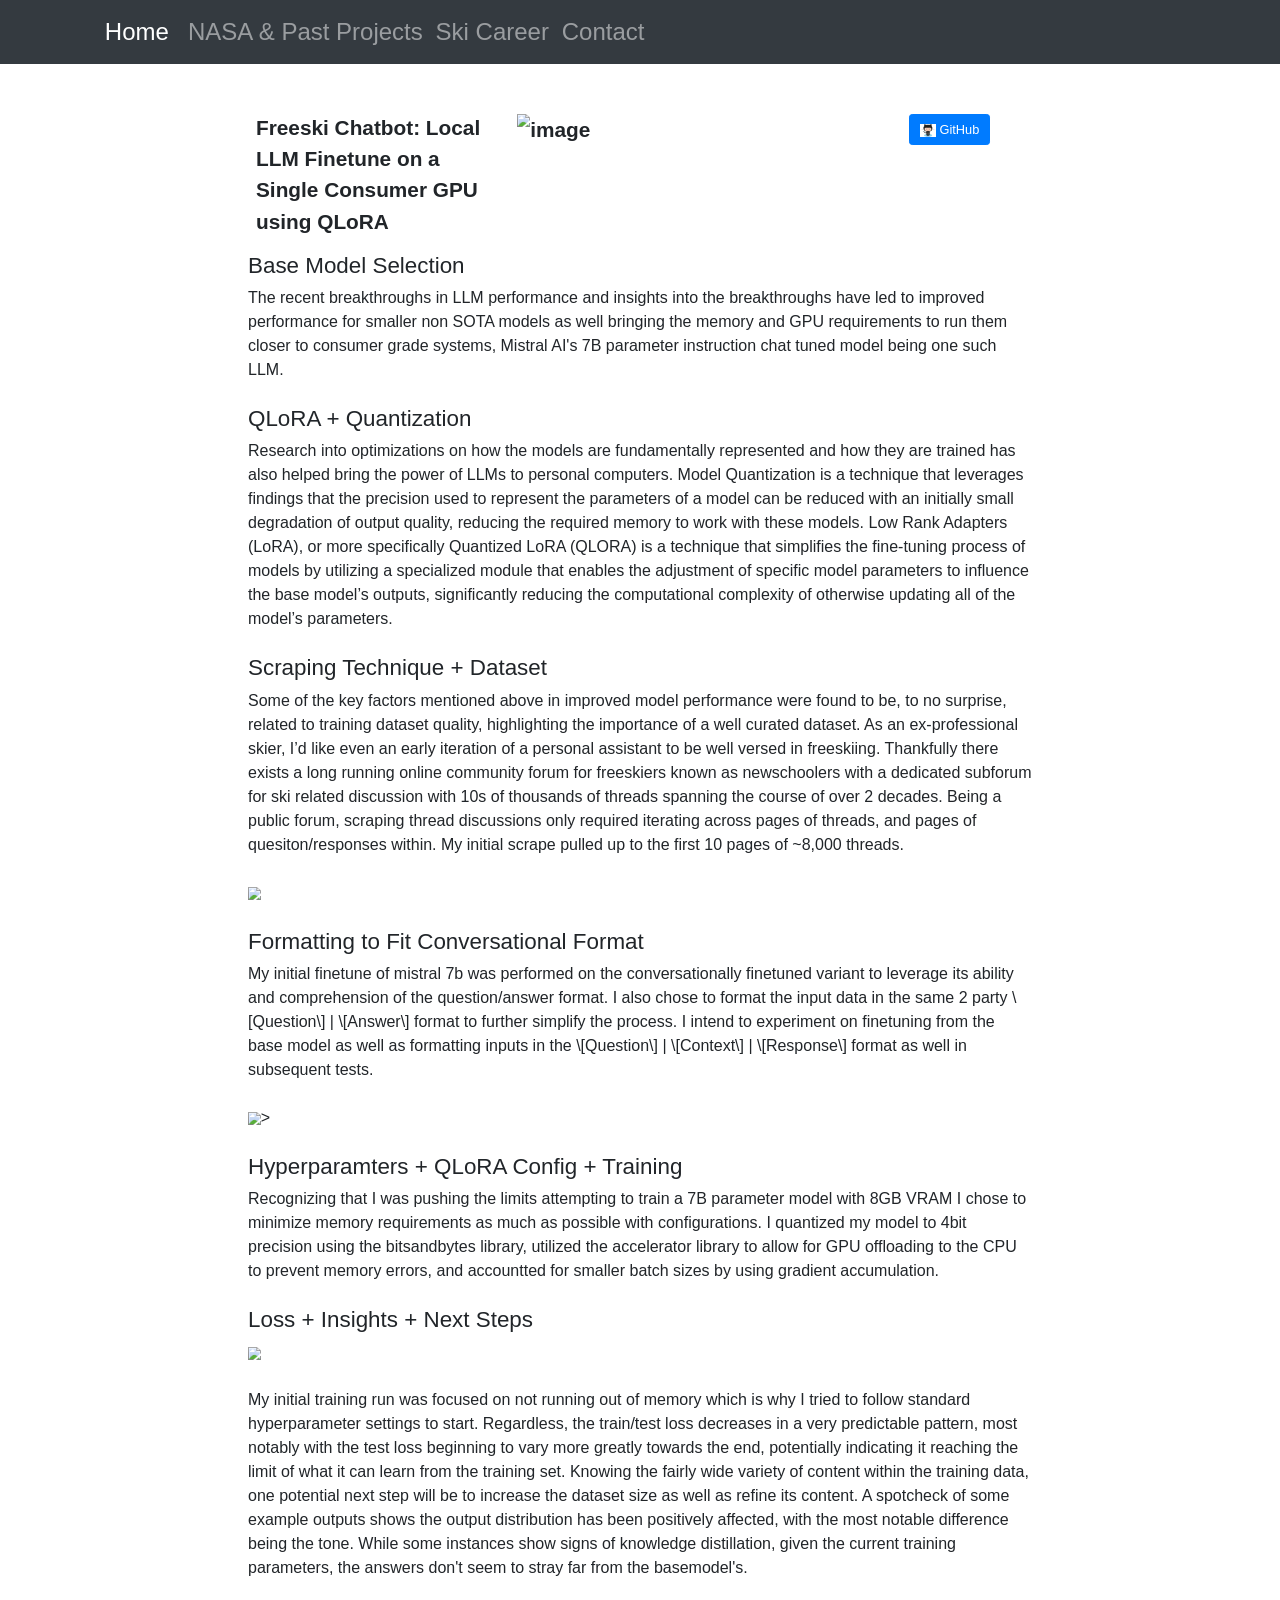
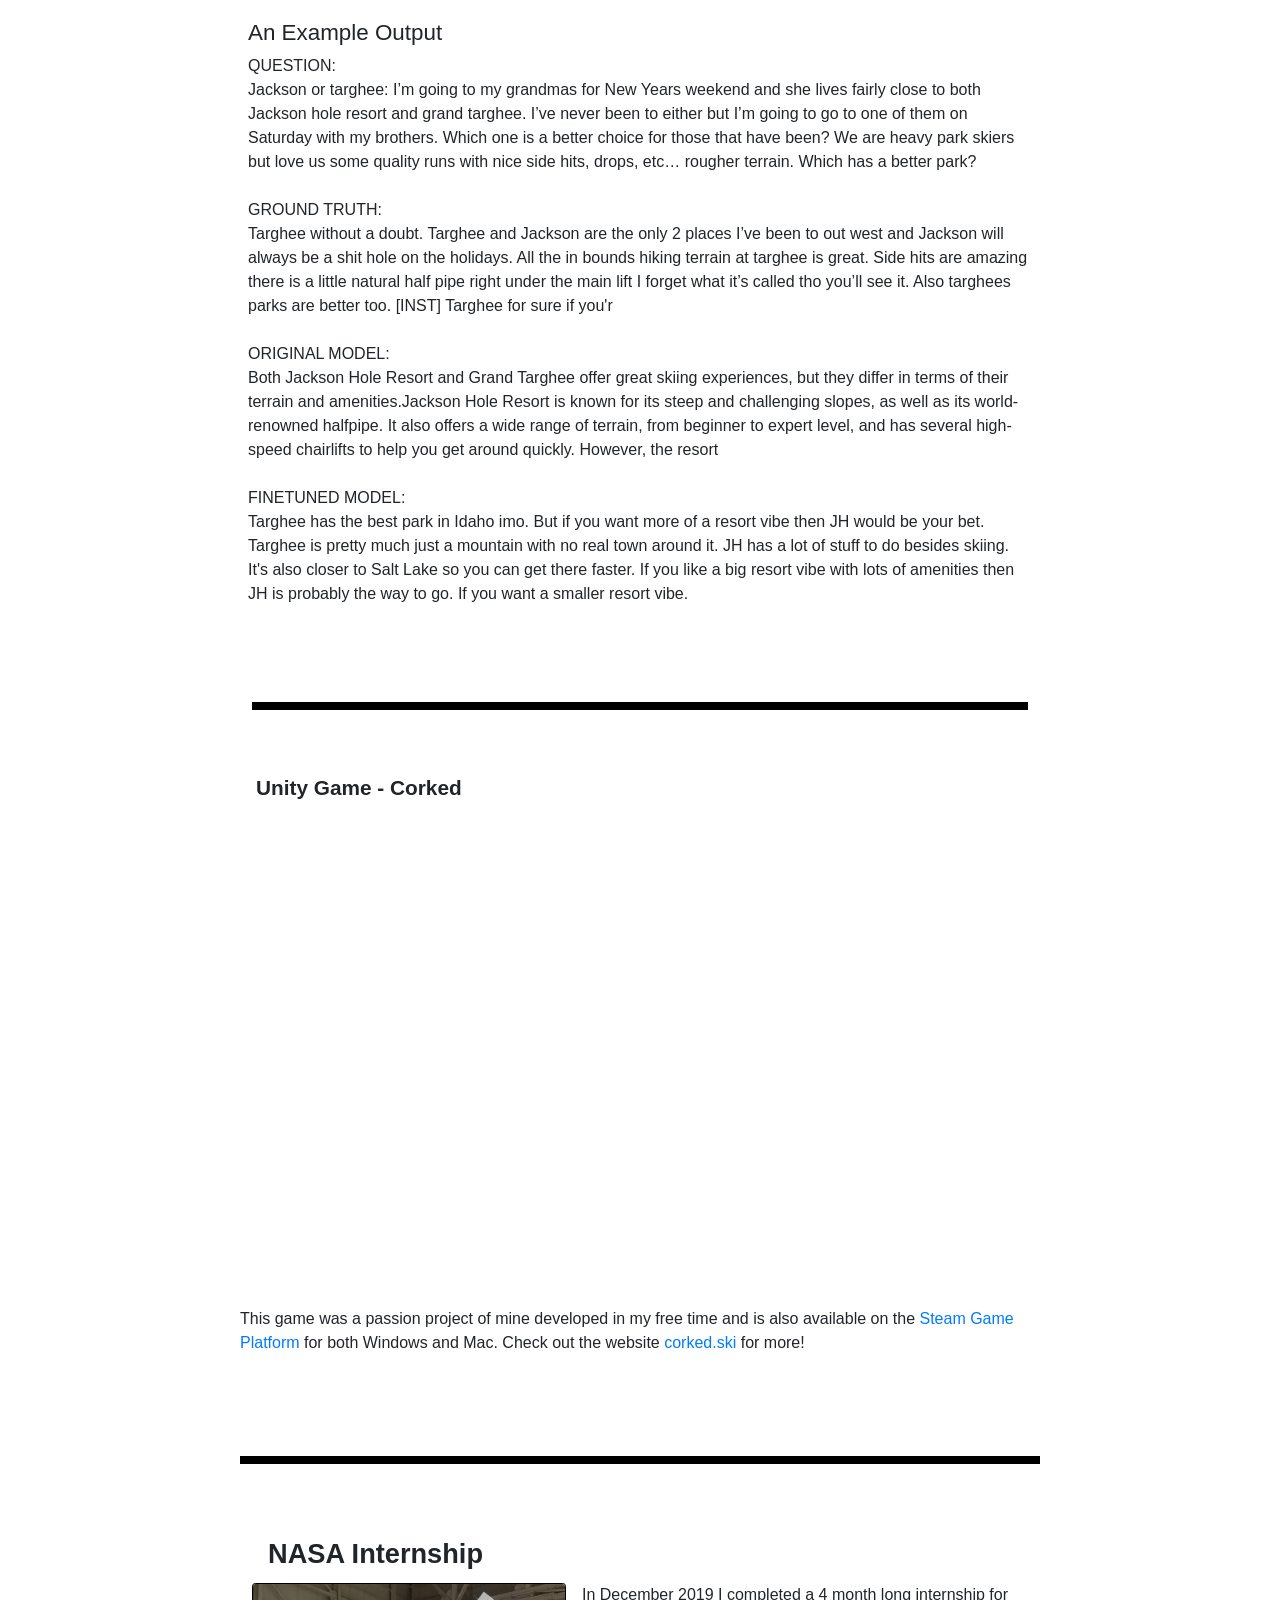
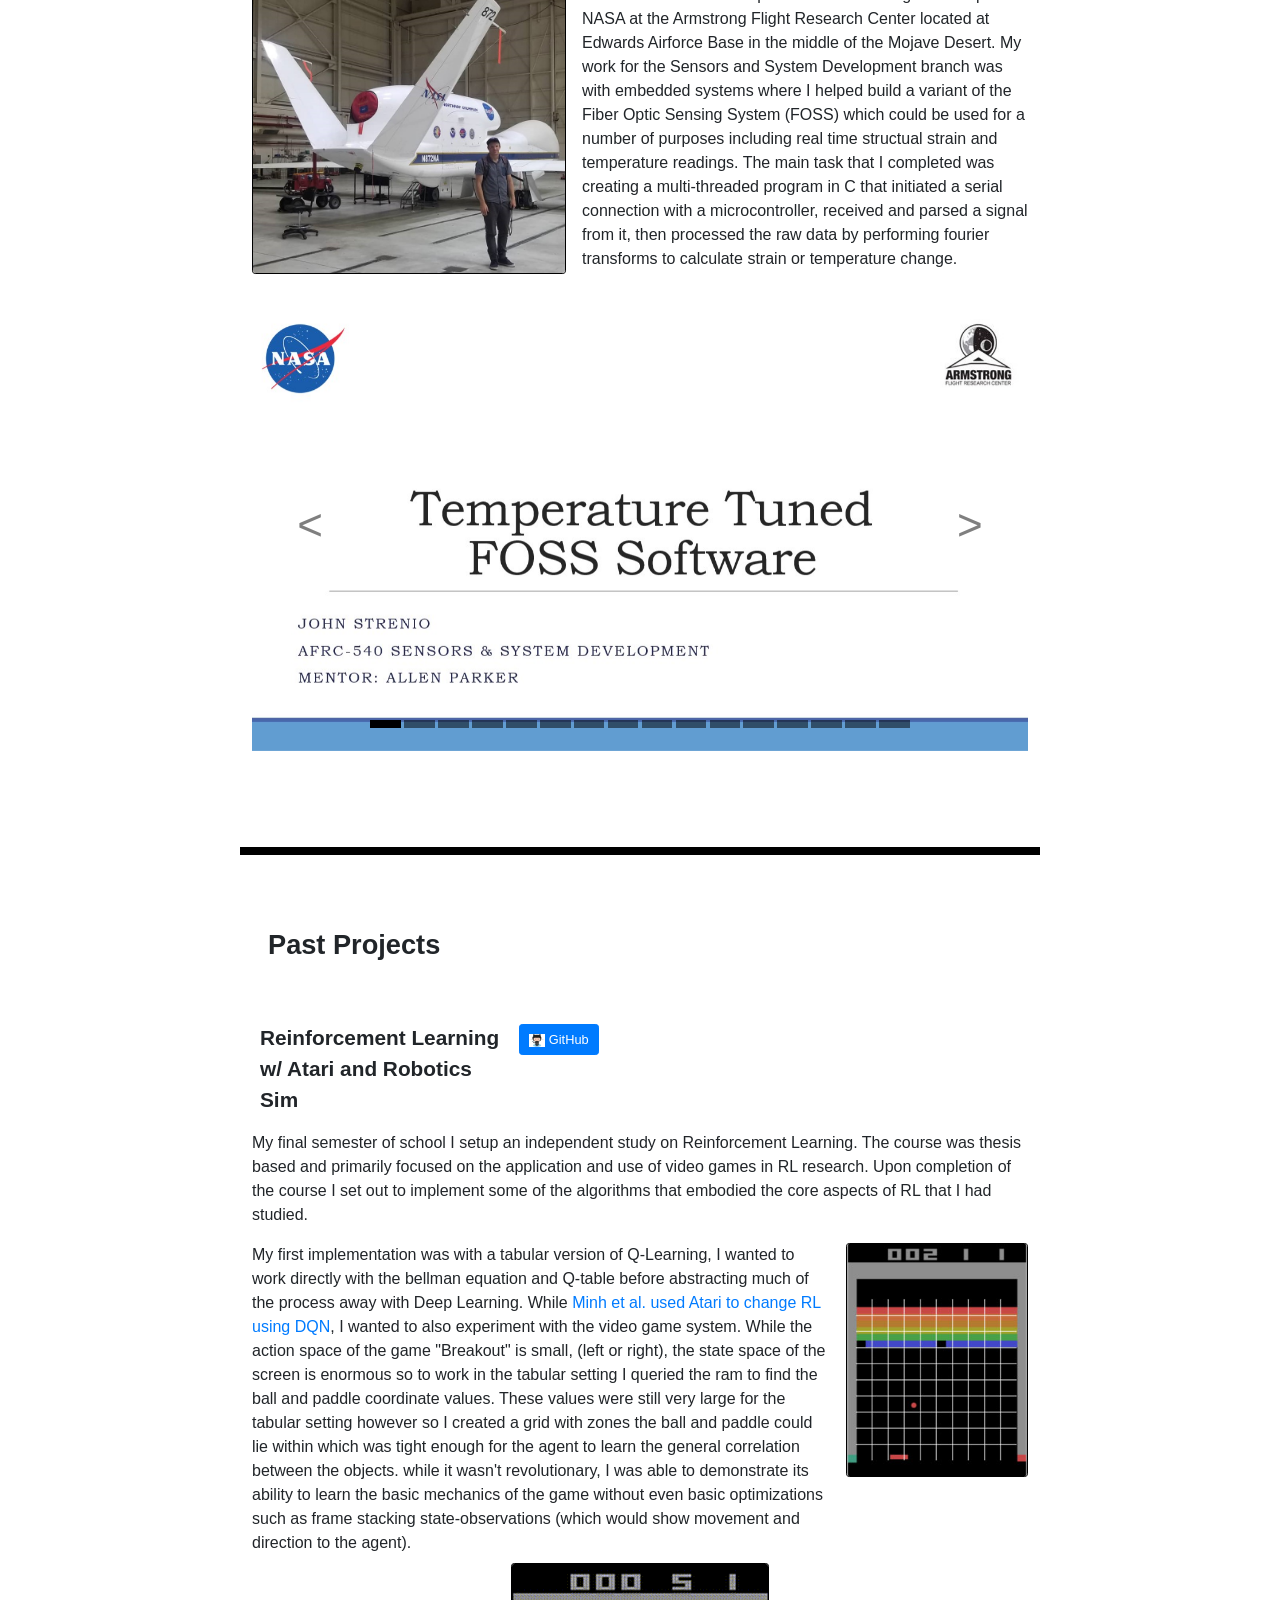
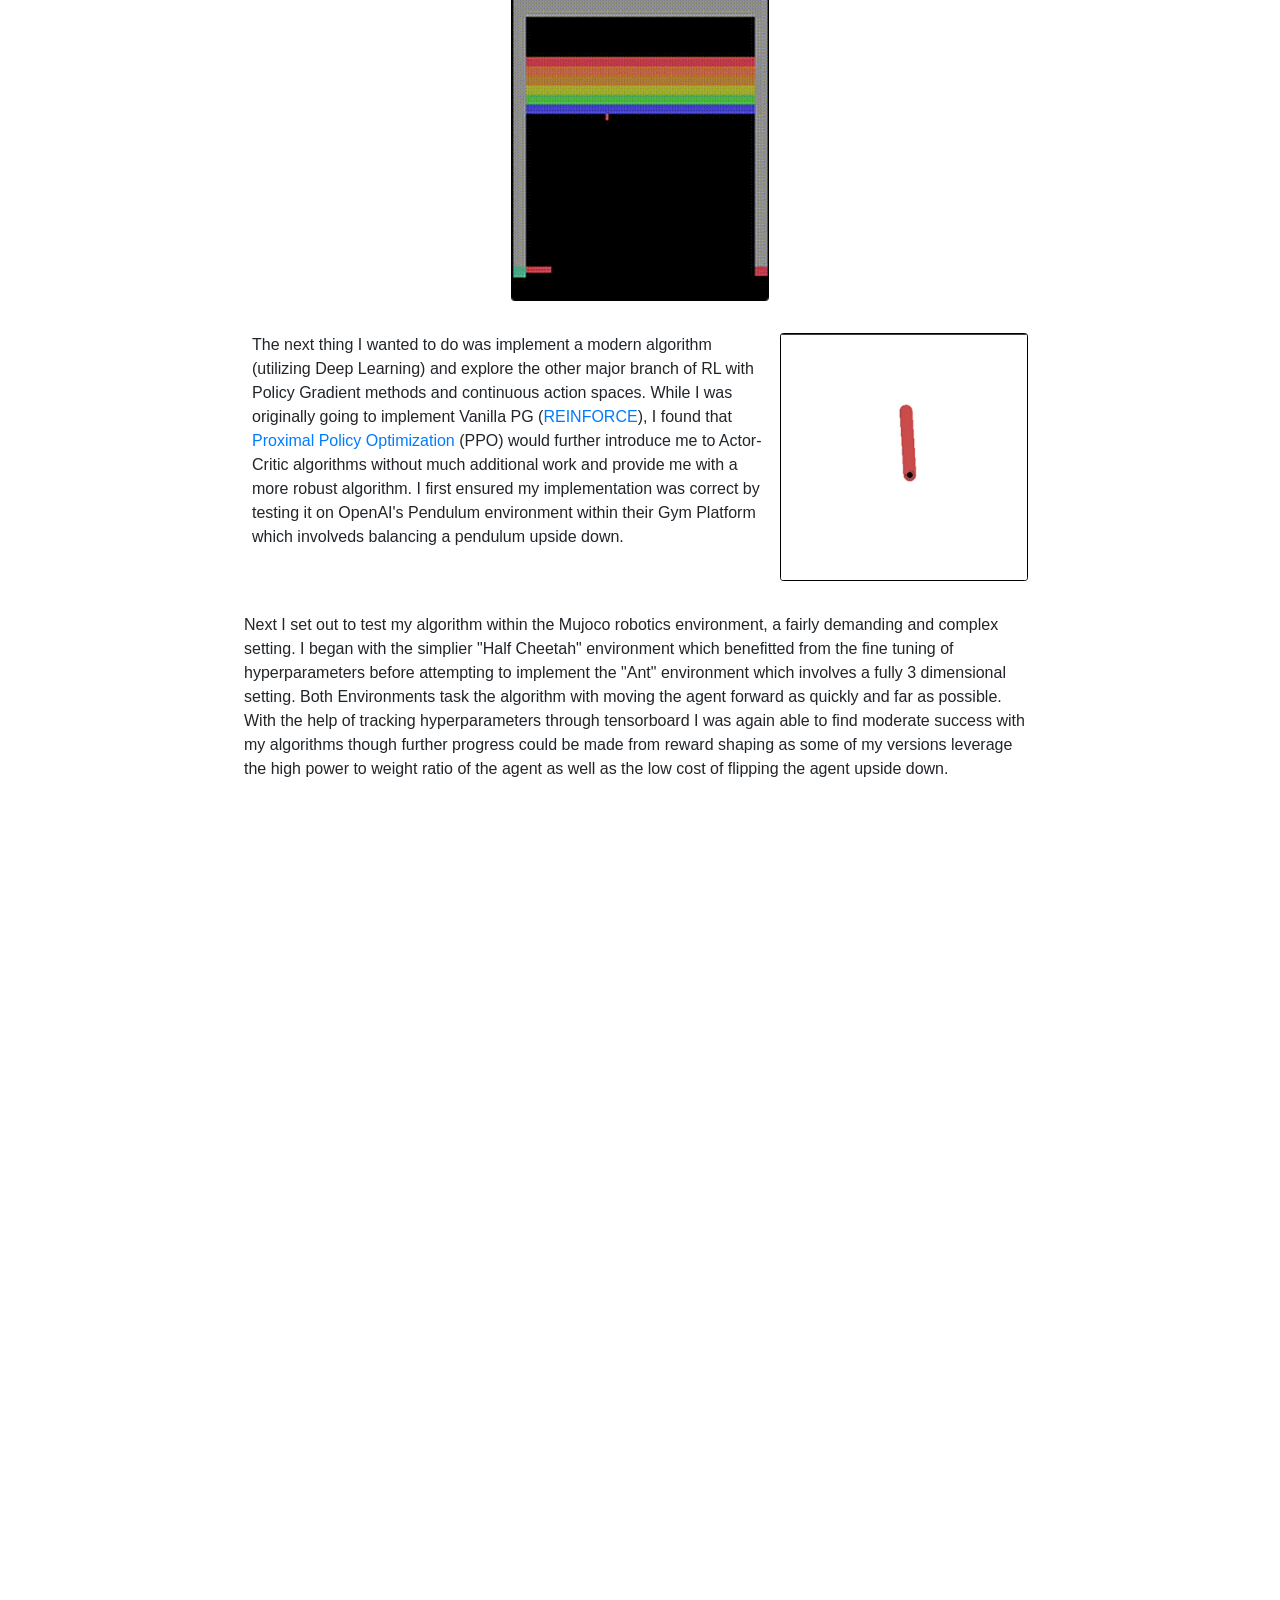
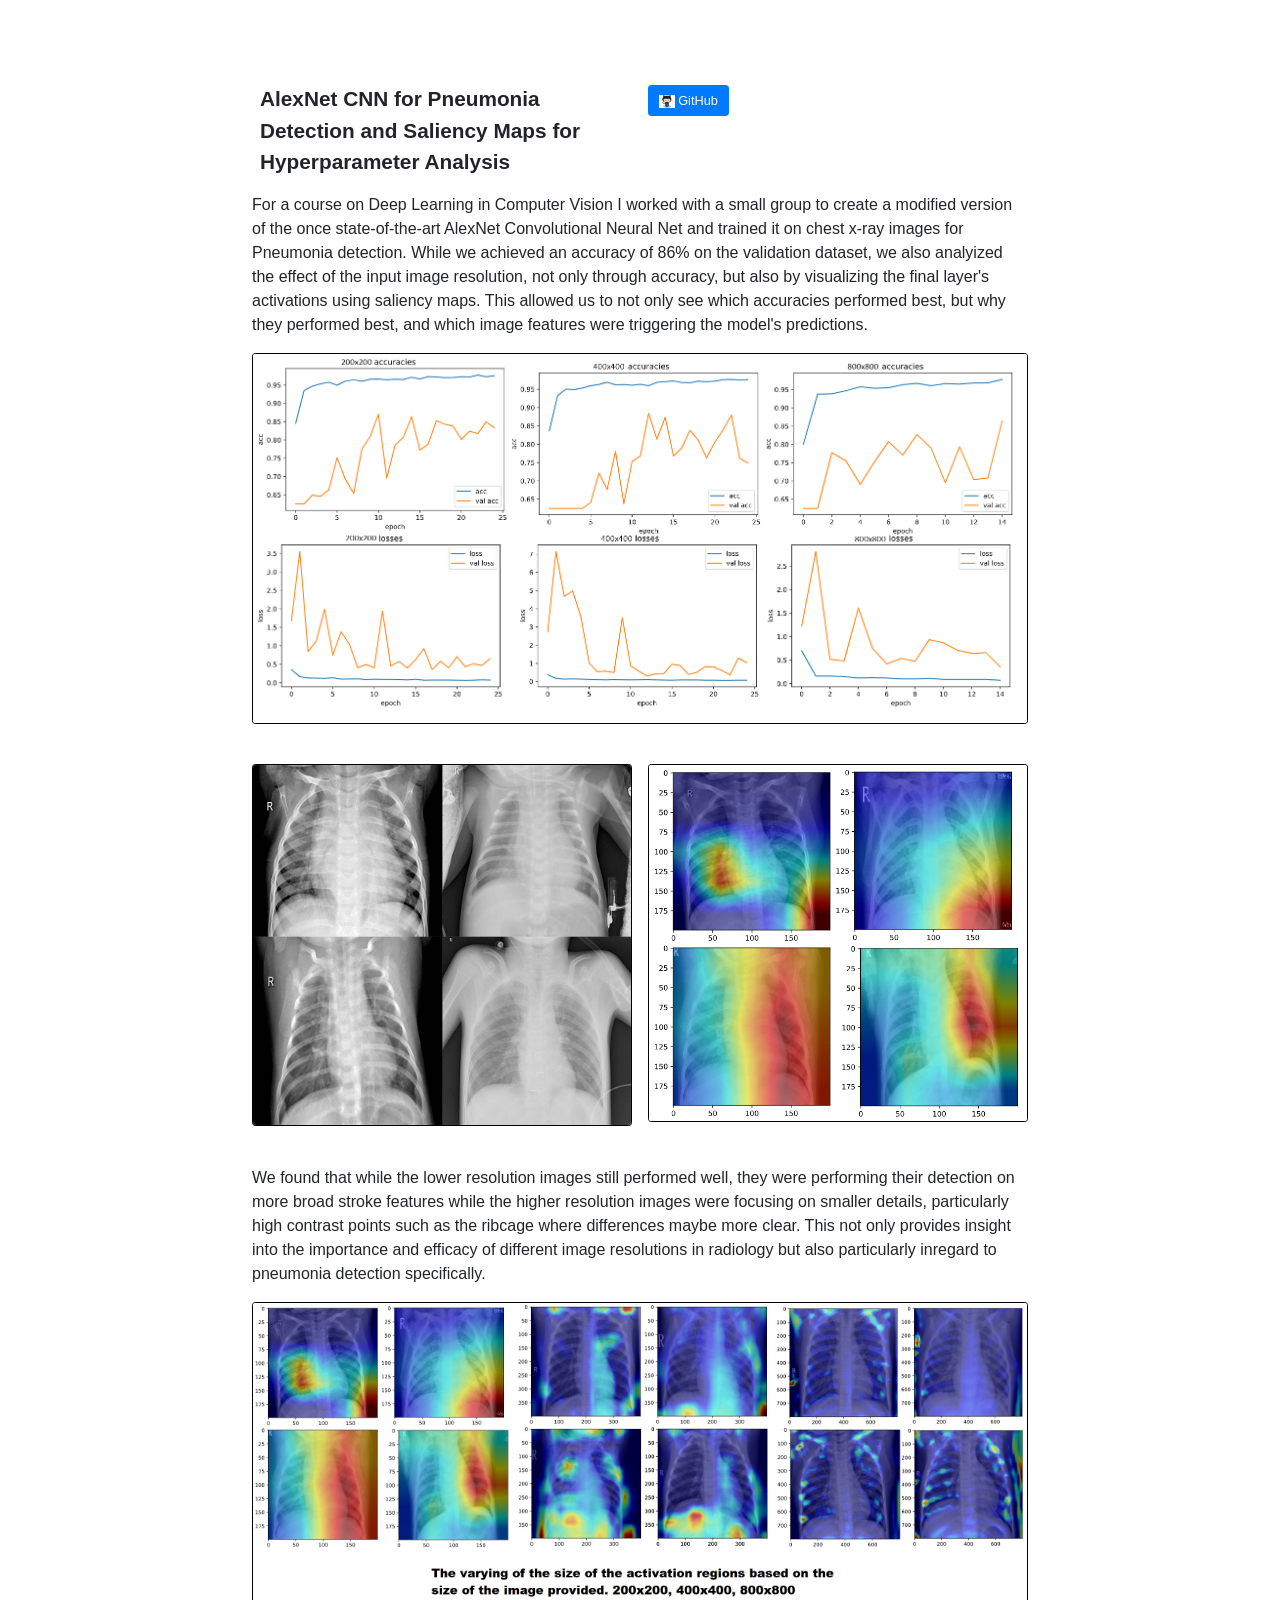
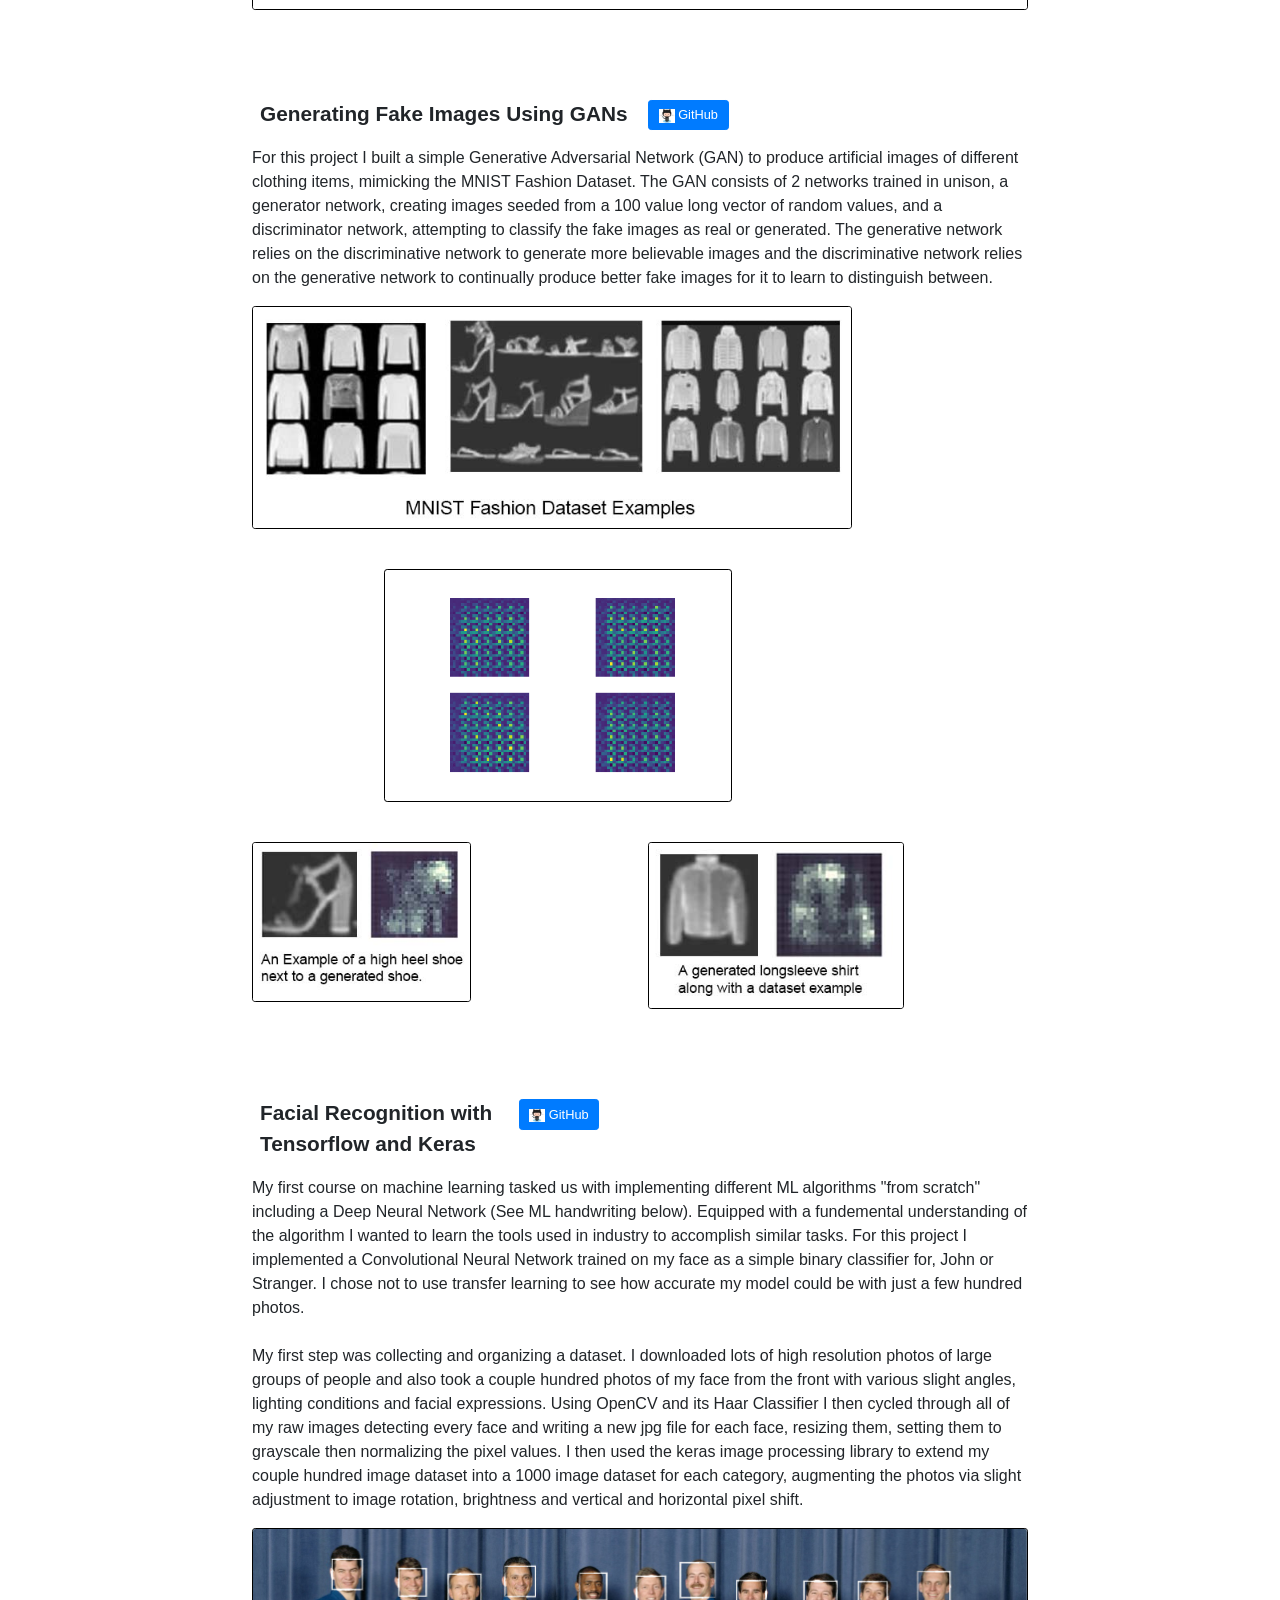
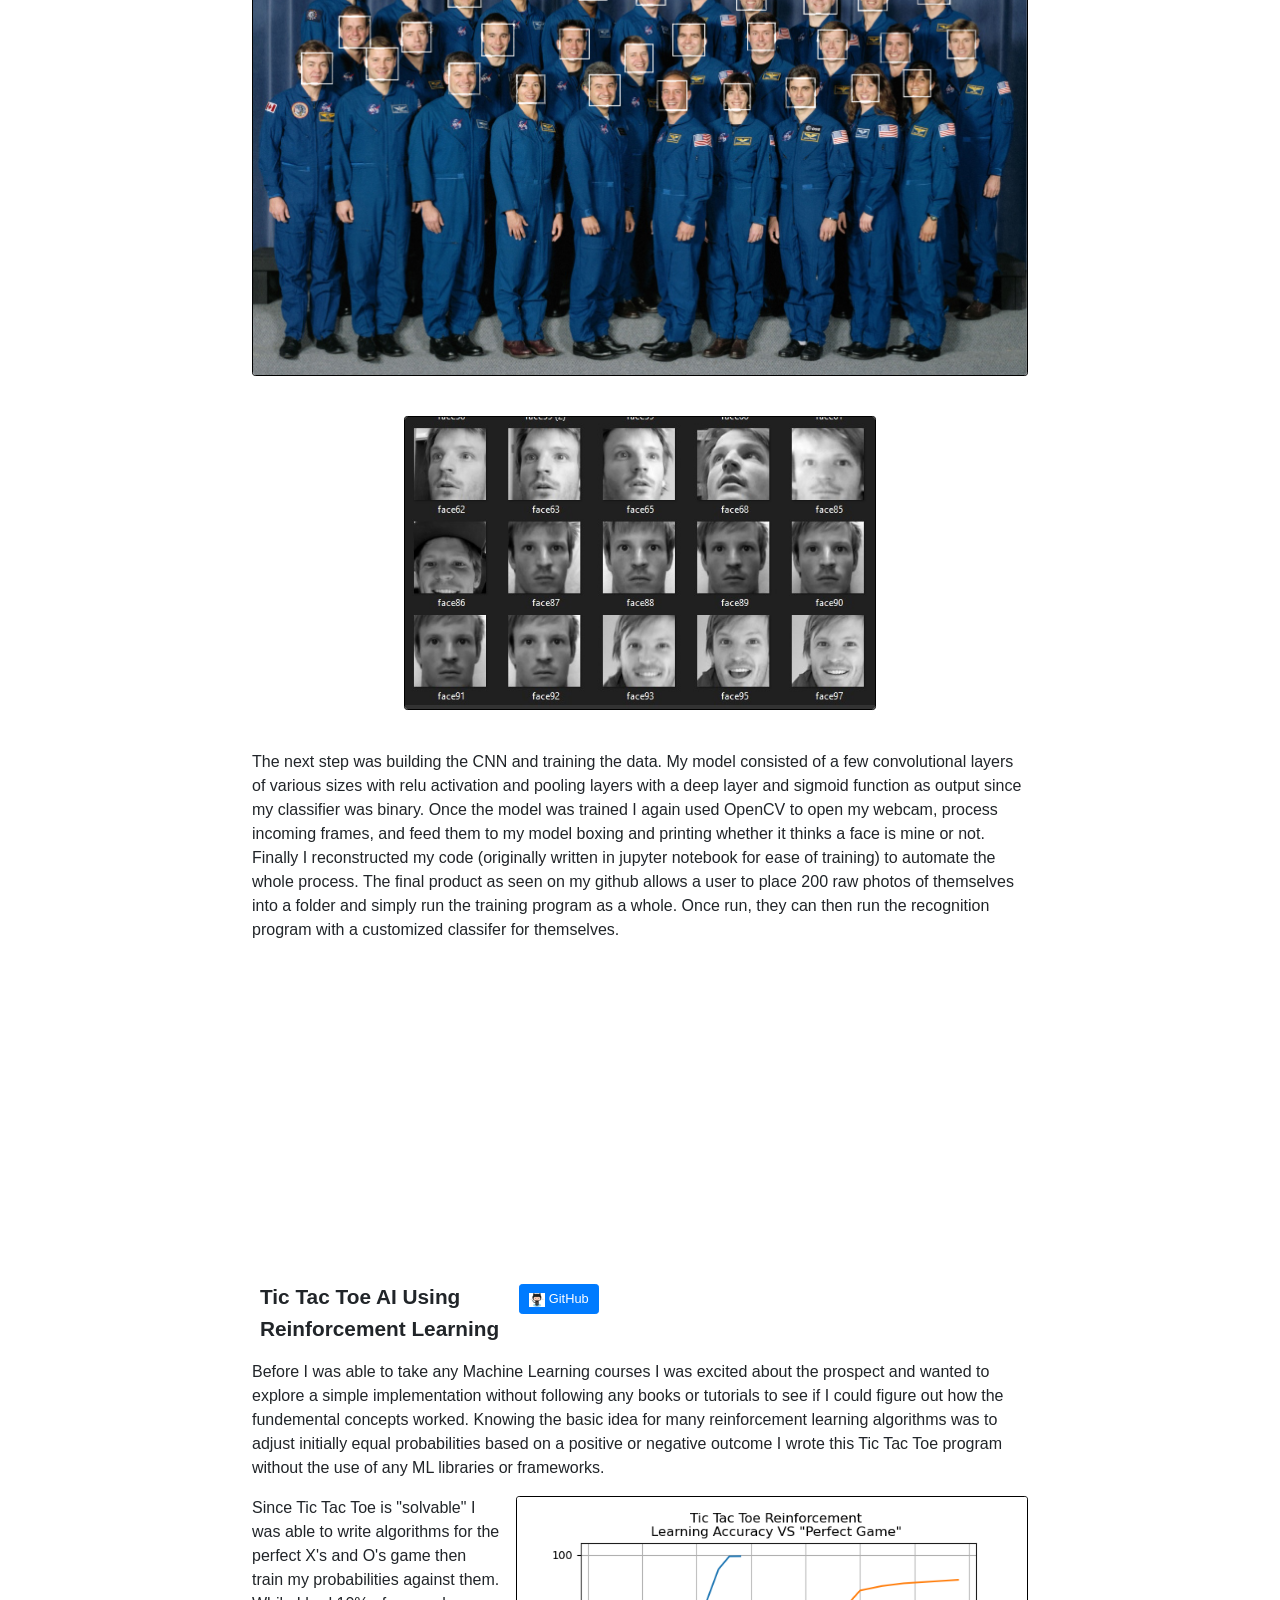
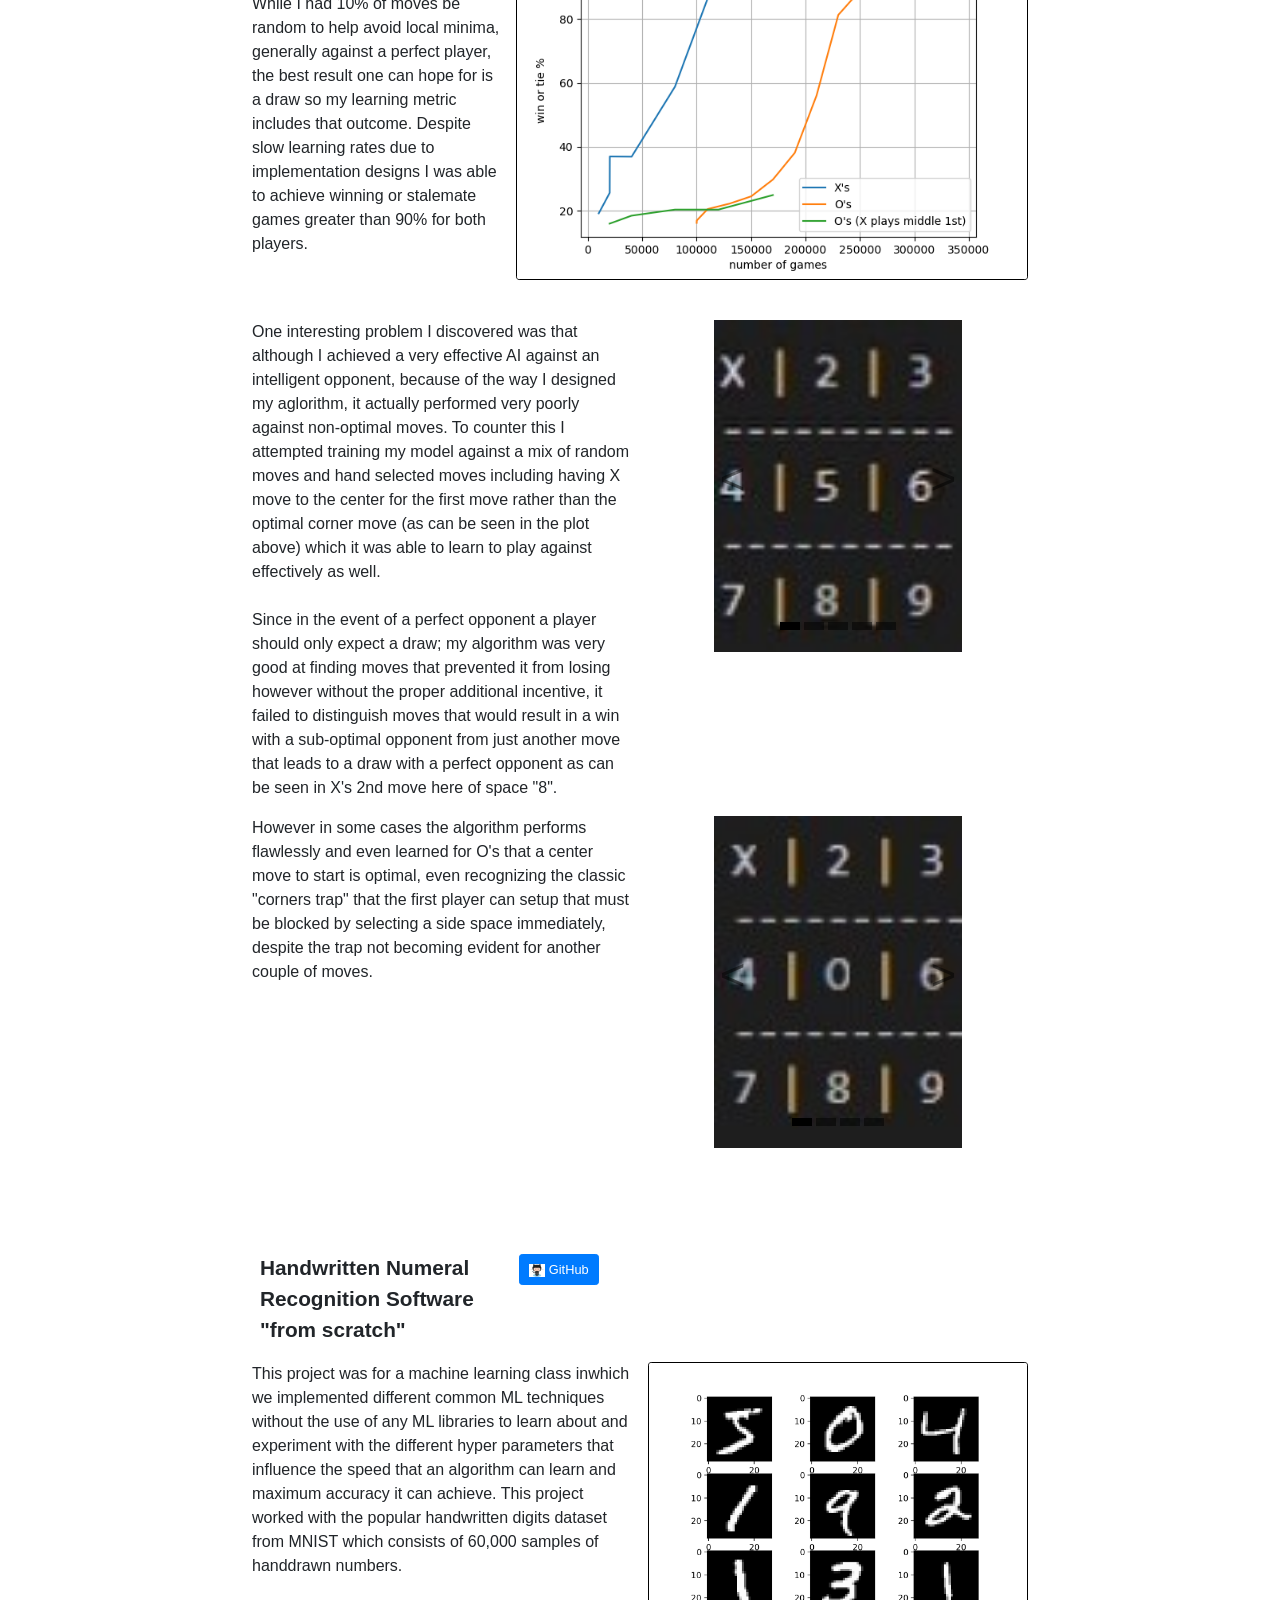
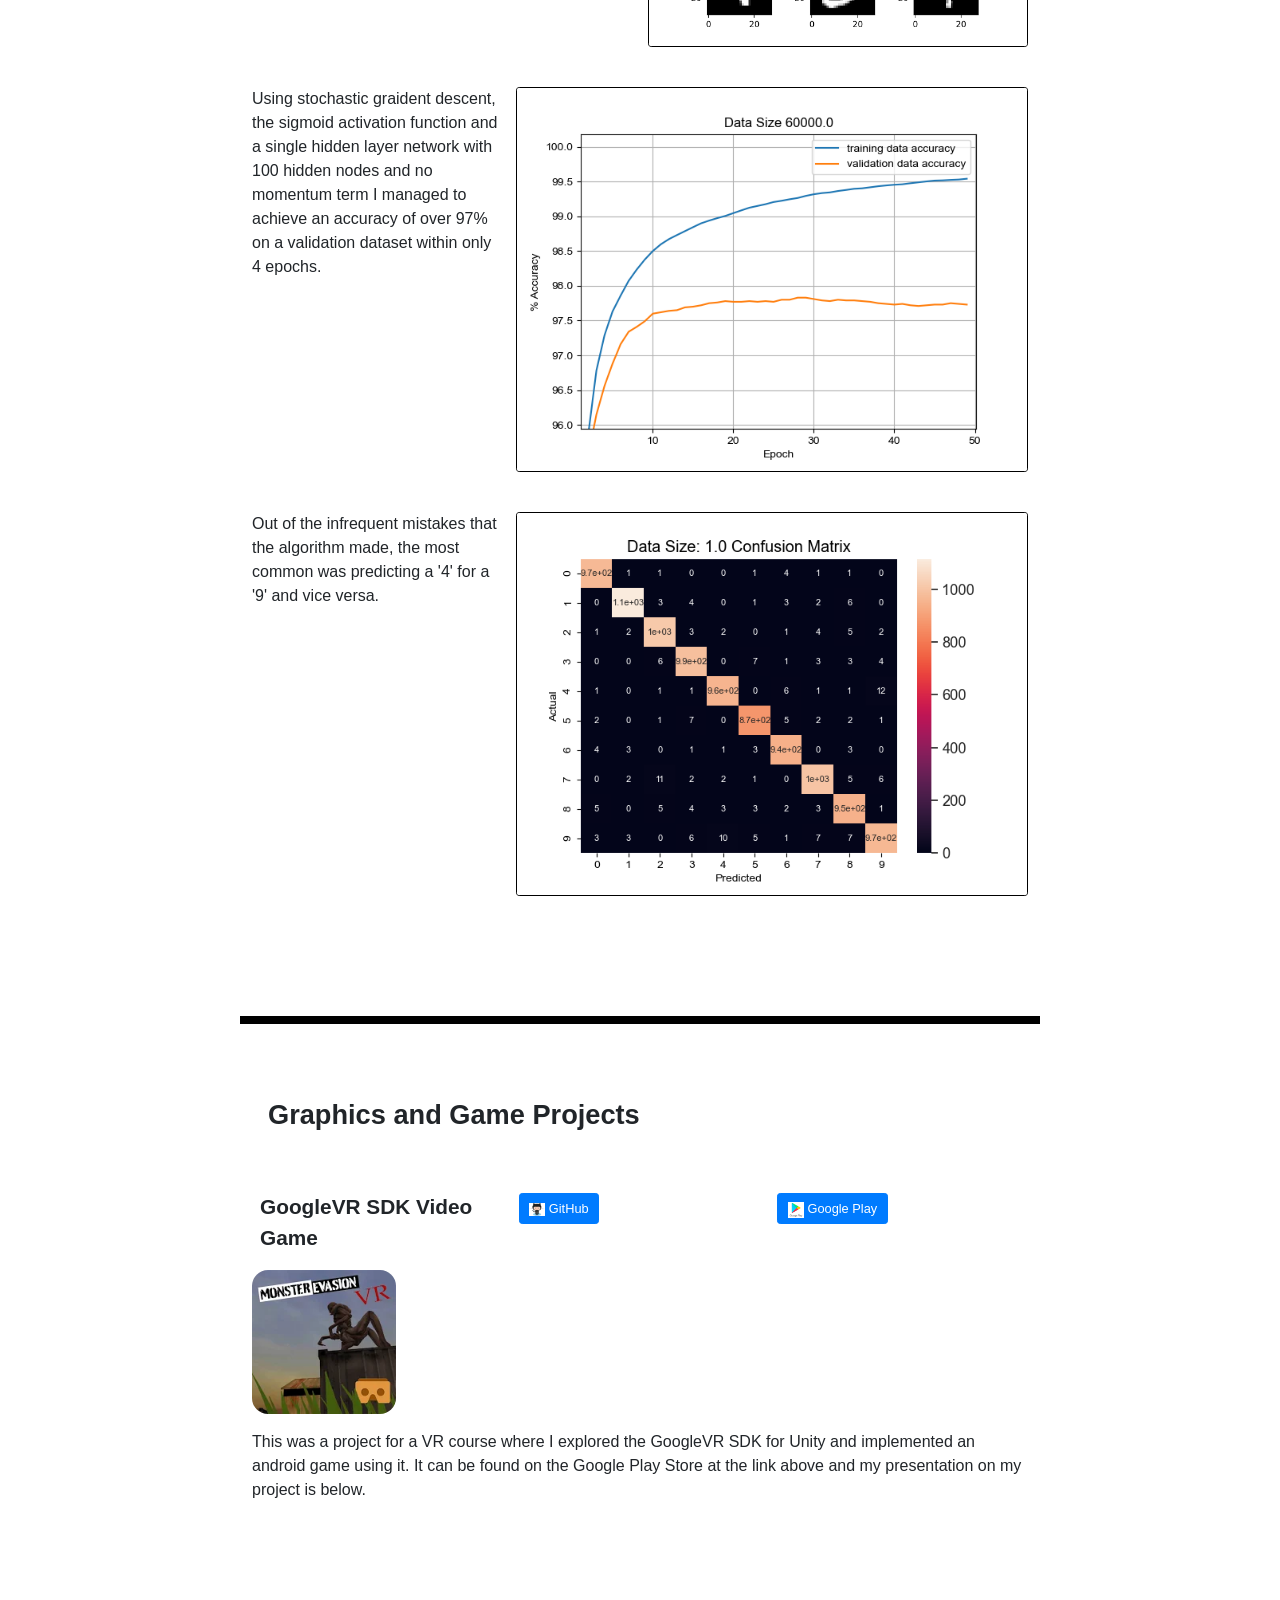
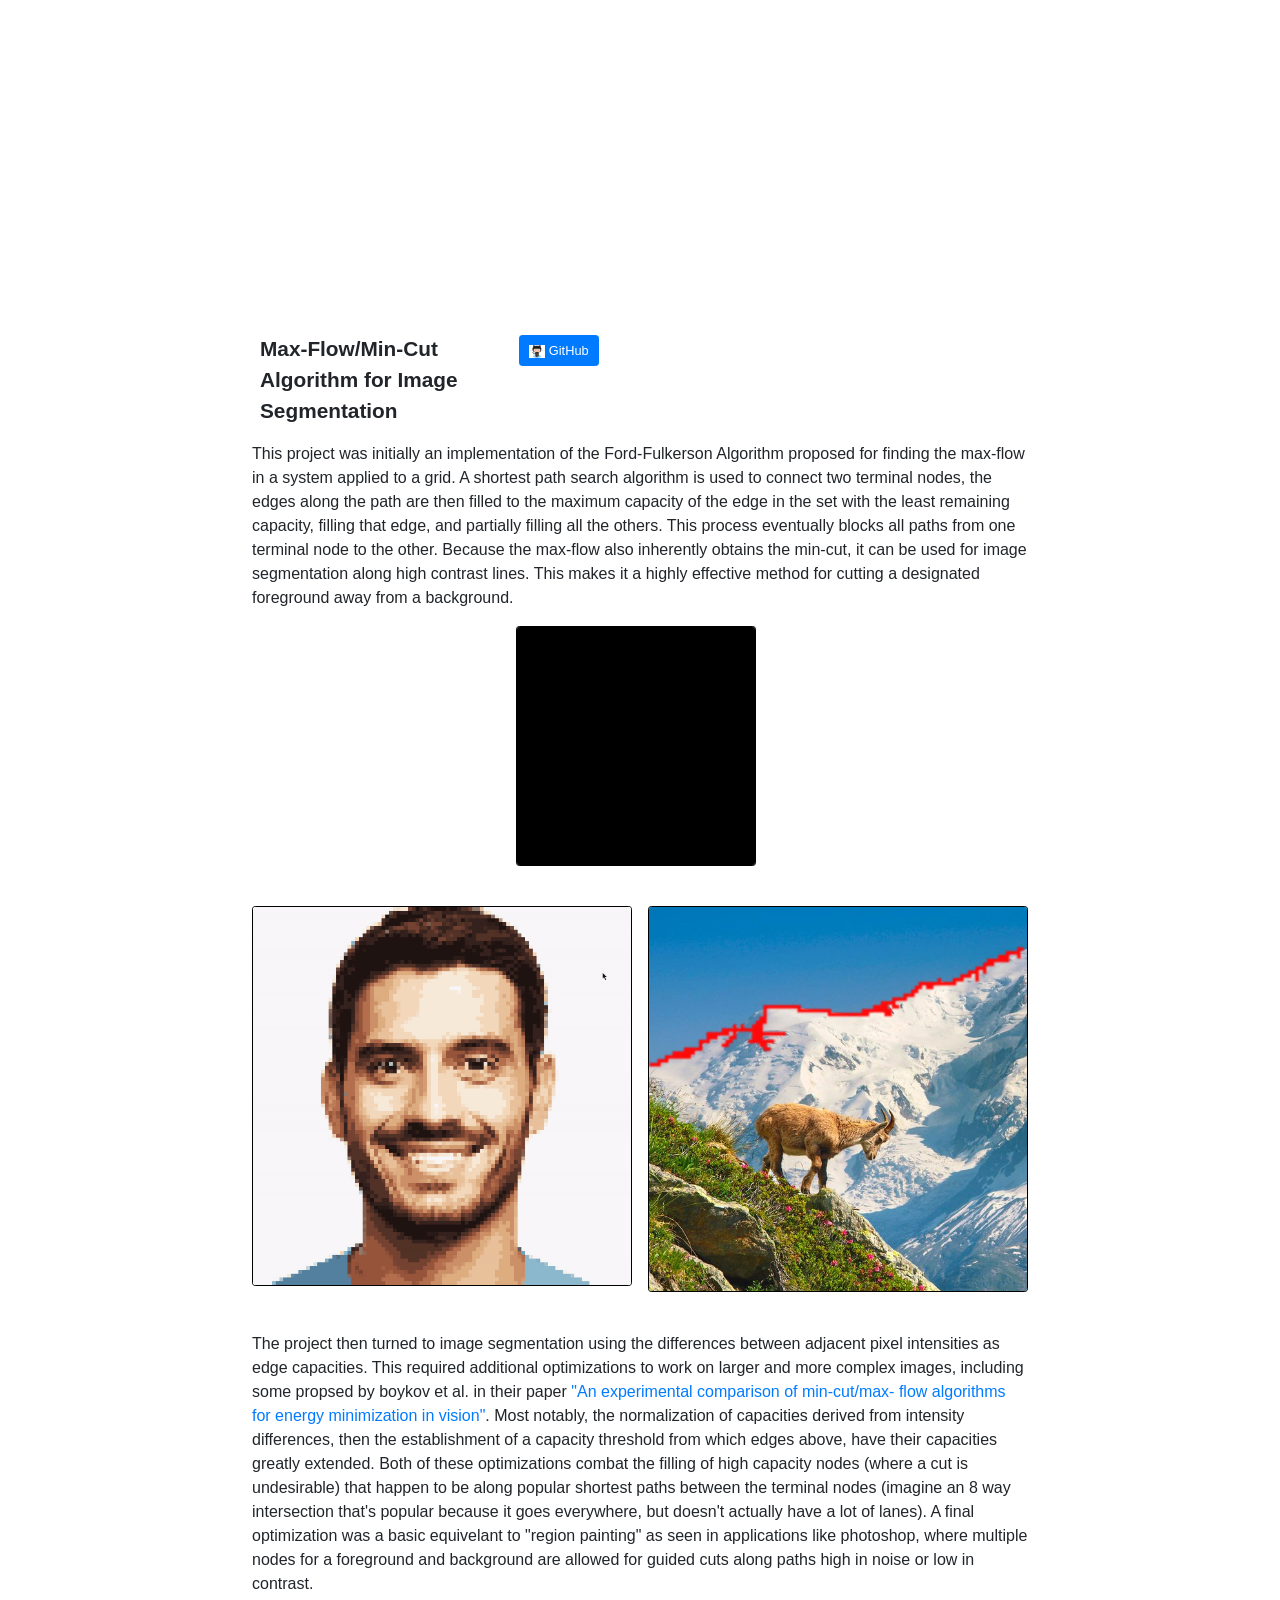
==== projects.html @ e7f2688a "pages" ====
<!doctype html>

<html lang="en">
<head>
  <meta charset="utf-8">

  <title>JohnStrenio.com</title>
  <meta name="description">
  <meta name="author" content="SitePoint">

  <!--Bootstrap-->
  <link
  rel="stylesheet"
  href="https://stackpath.bootstrapcdn.com/bootstrap/4.4.1/css/bootstrap.min.css"
  integrity="sha384-Vkoo8x4CGsO3+Hhxv8T/Q5PaXtkKtu6ug5TOeNV6gBiFeWPGFN9MuhOf23Q9Ifjh"
  crossorigin="anonymous"
/>
<!--Required Scripts for Bootstrap as per 4.4 documentation-->
<script
  src="https://code.jquery.com/jquery-3.4.1.slim.min.js"
  integrity="sha384-J6qa4849blE2+poT4WnyKhv5vZF5SrPo0iEjwBvKU7imGFAV0wwj1yYfoRSJoZ+n"
  crossorigin="anonymous"
></script>
<script
  src="https://cdn.jsdelivr.net/npm/popper.js@1.16.0/dist/umd/popper.min.js"
  integrity="sha384-Q6E9RHvbIyZFJoft+2mJbHaEWldlvI9IOYy5n3zV9zzTtmI3UksdQRVvoxMfooAo"
  crossorigin="anonymous"
></script>
<script
  src="https://stackpath.bootstrapcdn.com/bootstrap/4.4.1/js/bootstrap.min.js"
  integrity="sha384-wfSDF2E50Y2D1uUdj0O3uMBJnjuUD4Ih7YwaYd1iqfktj0Uod8GCExl3Og8ifwB6"
  crossorigin="anonymous"
></script>

  <link rel="stylesheet" href="index.css?v=1.0">
  <script src="index.js"></script>
  <link rel="shortcut icon" href="favicon12.png" type="image/png" />
  
</head>

<!-- Google tag (gtag.js) -->
<script async src="https://www.googletagmanager.com/gtag/js?id=G-HTJ686P290"></script>
<script>
  window.dataLayer = window.dataLayer || [];
  function gtag(){dataLayer.push(arguments);}
  gtag('js', new Date());

  gtag('config', 'G-HTJ686P290');
</script>

<body class="body entire-webpage">
  <nav class="navbar fixed-top navbar-expand-lg navbar-dark bg-dark">
    <div class="container navbar_container">

      <a class="navbar-brand" href="index.html">Home</a>
      <button class="navbar-toggler" type="button" data-toggle="collapse" data-target="#navbarSupportedContent" aria-controls="navbarSupportedContent" aria-expanded="false" aria-label="Toggle navigation">
        <span class="navbar-toggler-icon"></span>
      </button>
    
      <div class="collapse navbar-collapse" id="navbarSupportedContent">
        <ul class="navbar-nav mr-auto">
          <li class="nav-item">
            <a class="nav-link text-nowrap" href="projects.html">NASA & Past Projects</a>
          </li>
          <li class="nav-item">
            <a class="nav-link text-nowrap" href="ski.html">Ski Career</a>
          </li>
          <li class="nav-item">
            <a class="nav-link text-nowrap" href="index.html#contact">Contact</a>
          </li>
      </div>

    </div>
  </nav>


<div class="container bg-grey">

  <div class="row project_header">
    <div class="col col-4">
      Freeski Chatbot: Local LLM Finetune on a Single Consumer GPU using QLoRA
    </div>
    <div class="col col-6">
      <img src="https://i.imgur.com/14ZLpWR.jpg" alt="image">
    </div>
    <div class="col col-2">
      <a class="btn btn-primary" href="https://github.com/jstrenio/llm_ft" target="_blank">
        <img src="images/octocat.jpg" width="20" /> GitHub
      </a>
    </div>
  </div>
  <div class="row">
    
  </div>
  <div class="row">
    <div class="col">
      <h3>Base Model Selection</h3>
        The recent breakthroughs in LLM performance and insights into the breakthroughs have led to improved performance for smaller non SOTA models as well bringing the memory and GPU requirements to run them closer to consumer grade systems, Mistral AI's 7B parameter instruction chat tuned model being one such LLM.
        <br><br>
        <h3>QLoRA + Quantization</h3>
        Research into optimizations on how the models are fundamentally represented and how they are trained has also helped bring the power of LLMs to personal computers. Model Quantization is a technique that leverages findings that the precision used to represent the parameters of a model can be reduced with an initially small degradation of output quality, reducing the required memory to work with these models. Low Rank Adapters (LoRA), or more specifically Quantized LoRA (QLORA) is a technique that simplifies the fine-tuning process of models by utilizing a specialized module that enables the adjustment of specific model parameters to influence the base model’s outputs, significantly reducing the computational complexity of otherwise updating all of the model’s parameters.

        <br><br>

        <h3>Scraping Technique + Dataset</h3>
        Some of the key factors mentioned above in improved model performance were found to be, to no surprise, related to training dataset quality, highlighting the importance of a well curated dataset. As an ex-professional skier, I’d like even an early iteration of a personal assistant to be well versed in freeskiing. Thankfully there exists a long running online community forum for freeskiers known as newschoolers with a dedicated subforum for ski related discussion with 10s of thousands of threads spanning the course of over 2 decades. Being a public forum, scraping thread discussions only required iterating across pages of threads, and pages of quesiton/responses within. My initial scrape pulled up to the first 10 pages of ~8,000 threads.
        <br><br>

        <img src='https://i.imgur.com/v8L1OSM.jpg'>

        <br><br>

        <h3>Formatting to Fit Conversational Format</h3>
        My initial finetune of mistral 7b was performed on the conversationally finetuned variant to leverage its ability and comprehension of the question/answer format. I also chose to format the input data in the same 2 party \[Question\] | \[Answer\] format to further simplify the process. I intend to experiment on finetuning from the base model as well as formatting inputs in the \[Question\] | \[Context\] | \[Response\] format as well in subsequent tests.

        <br><br>

        <img src="https://i.imgur.com/FMqwBk1.jpg">>

        <br><br>

        <h3>Hyperparamters + QLoRA Config + Training </h3>
        Recognizing that I was pushing the limits attempting to train a 7B parameter model with 8GB VRAM I chose to minimize memory requirements as much as possible with configurations. I quantized my model to 4bit precision using the bitsandbytes library, utilized the accelerator library to allow for GPU offloading to the CPU to prevent memory errors, and accountted for smaller batch sizes by using gradient accumulation. 
        <br><br>

        <h3>Loss + Insights + Next Steps</h3>



        <img src="https://i.imgur.com/4R17TFL.jpg">

        <br><br>
        My initial training run was focused on not running out of memory which is why I tried to follow standard hyperparameter settings to start. Regardless, the train/test loss decreases in a very predictable pattern, most notably with the test loss beginning to vary more greatly towards the end, potentially indicating it reaching the limit of what it can learn from the training set. Knowing the fairly wide variety of content within the training data, one potential next step will be to increase the dataset size as well as refine its content. A spotcheck of some example outputs shows the output distribution has been positively affected, with the most notable difference being the tone. While some instances show signs of knowledge distillation, given the current training parameters, the answers don't seem to stray far from the basemodel's.
        <br><br>
    </div>
  </div>
  <div class="row">
    <div class="col">
      <h3> An Example Output</h3>
      QUESTION: <br>
      Jackson or targhee: I’m going to my grandmas for New Years weekend and she lives fairly close to both Jackson hole resort and grand targhee. I’ve never been to either but I’m going to go to one of them on Saturday with my brothers. Which one is a better choice for those that have been? We are heavy park skiers but love us some quality runs with nice side hits, drops, etc… rougher terrain. Which has a better park?
      <br><br>
      GROUND TRUTH:<br>
      Targhee without a doubt. Targhee and Jackson are the only 2 places I’ve been to out west and Jackson will always be a shit hole on the holidays. All the in bounds hiking terrain at targhee is great. Side hits are amazing there is a little natural half pipe right under the main lift I forget what it’s called tho you’ll see it. Also targhees parks are better too. [INST] Targhee for sure if you'r
      <br><br>
      ORIGINAL MODEL:<br>
      Both Jackson Hole Resort and Grand Targhee offer great skiing experiences, but they differ in terms of their terrain and amenities.Jackson Hole Resort is known for its steep and challenging slopes, as well as its world-renowned halfpipe. It also offers a wide range of terrain, from beginner to expert level, and has several high-speed chairlifts to help you get around quickly. However, the resort
      <br><br>
      FINETUNED MODEL:<br>
      Targhee has the best park in Idaho imo. But if you want more of a resort vibe then JH would be your bet. Targhee is pretty much just a mountain with no real town around it. JH has a lot of stuff to do besides skiing. It's also closer to Salt Lake so you can get there faster. If you like a big resort vibe with lots of amenities then JH is probably the way to go. If you want a smaller resort vibe.
      <br>

    </div>
  </div>
  <div class="row">
    <div class="col col-1"></div>
    <div class="col">
      
    </div>
  </div>

  <h3 class="full-width">
    <div class="bar">&nbsp</div>
  </h3>

  <div class="row project_header">
    <div class="col col-4">
      Unity Game - Corked
    </div>
  </div>
  <div class="row">
    <iframe frameborder="0" src="https://itch.io/embed-upload/8924981?color=ffffff" allowfullscreen="false" width="980" height="620"><a href="https://johnstrenio.itch.io/corked">.</a></iframe>

    <div id="content-container">
      <div id="description">
        <p>
          This game was a passion project of mine developed in my free time and is also available on the <a href="https://store.steampowered.com/app/2627210/Corked/">Steam Game Platform</a> for both Windows and Mac. Check out the website <a href="http://corked.ski"> corked.ski</a> for more!
        </p>
      </div>
  </div>
  
  <div class="row">
    <div class="col col-1"></div>
    <div class="col">
      
    </div>
  </div>

  <h3 class="full-width">
    <div class="bar">&nbsp</div>
  </h3>



  <!-- ============================================================= INTERNSHIP ========================================================================= -->

  <div class="section">
    <a name="nasa"></a>
    <div class="row">
      <div class="col header">
        NASA Internship
      </div>
    </div>
    <div class="row">
      <div class="col col-5">
        <img src="images/hawk.jpg" class="img-fluid rounded" alt="Responsive image">
      </div>
      <div class="col col-7">
        In December 2019 I completed a 4 month long internship for NASA at the Armstrong 
        Flight Research Center located at Edwards Airforce Base in the middle of the Mojave
        Desert. My work for the Sensors and System Development branch was with embedded 
        systems where I helped build a variant of the Fiber Optic Sensing System (FOSS) which 
        could be used for a number of purposes including real time structual strain and 
        temperature readings. The main task that I completed was creating a multi-threaded
        program in C that initiated a serial connection with a microcontroller, received 
        and parsed a signal from it, then processed the raw data by performing fourier 
        transforms to calculate strain or temperature change.
      </div>
    </div>
    <div class="row">
      <div class="col">

        <div id="carouselExampleIndicators" class="carousel slide" data-ride="carousel" data-interval="false">
          <ol class="carousel-indicators">
            <li data-target="#carouselExampleIndicators" data-slide-to="0" class="active"></li>
            <li data-target="#carouselExampleIndicators" data-slide-to="1"></li>
            <li data-target="#carouselExampleIndicators" data-slide-to="2"></li>
            <li data-target="#carouselExampleIndicators" data-slide-to="3"></li>
            <li data-target="#carouselExampleIndicators" data-slide-to="4"></li>
            <li data-target="#carouselExampleIndicators" data-slide-to="5"></li>
            <li data-target="#carouselExampleIndicators" data-slide-to="6"></li>
            <li data-target="#carouselExampleIndicators" data-slide-to="7"></li>
            <li data-target="#carouselExampleIndicators" data-slide-to="8"></li>
            <li data-target="#carouselExampleIndicators" data-slide-to="9"></li>
            <li data-target="#carouselExampleIndicators" data-slide-to="10"></li>
            <li data-target="#carouselExampleIndicators" data-slide-to="11"></li>
            <li data-target="#carouselExampleIndicators" data-slide-to="12"></li>
            <li data-target="#carouselExampleIndicators" data-slide-to="13"></li>
            <li data-target="#carouselExampleIndicators" data-slide-to="14"></li>
            <li data-target="#carouselExampleIndicators" data-slide-to="15"></li>
          </ol>

          <div class="carousel-inner">
            <div class="carousel-item active">
              <img class="d-block w-100" src="images/Slide1.jpg" alt="First slide">
            </div>
            <div class="carousel-item">
              <img class="d-block w-100" src="images/Slide2.jpg" alt="Second slide">
            </div>
            <div class="carousel-item">
              <img class="d-block w-100" src="images/Slide3.jpg" alt="Third slide">
            </div>
            <div class="carousel-item">
              <img class="d-block w-100" src="images/Slide4.jpg" alt="4th slide">
            </div>
            <div class="carousel-item">
              <img class="d-block w-100" src="images/Slide5.jpg">
            </div>
            <div class="carousel-item">
              <img class="d-block w-100" src="images/Slide6.jpg">
            </div>
            <div class="carousel-item">
              <img class="d-block w-100" src="images/Slide7.jpg">
            </div>
            <div class="carousel-item">
              <img class="d-block w-100" src="images/Slide8.jpg">
            </div>
            <div class="carousel-item">
              <img class="d-block w-100" src="images/Slide9.jpg">
            </div>
            <div class="carousel-item">
              <img class="d-block w-100" src="images/Slide10.jpg">
            </div>
            <div class="carousel-item">
              <img class="d-block w-100" src="images/Slide11.jpg">
            </div>
            <div class="carousel-item">
              <img class="d-block w-100" src="images/Slide12.jpg">
            </div>
            <div class="carousel-item">
              <img class="d-block w-100" src="images/Slide13.jpg">
            </div>
            <div class="carousel-item">
              <img class="d-block w-100" src="images/Slide14.jpg">
            </div>
            <div class="carousel-item">
              <img class="d-block w-100" src="images/Slide15.jpg">
            </div>
            <div class="carousel-item">
              <img class="d-block w-100" src="images/Slide16.jpg">
            </div>

          </div>
          <a class="carousel-control-prev" href="#carouselExampleIndicators" role="button" data-slide="prev">
            <span class="carousel-control-prev-icon" aria-hidden="true"></span>
            <span class="sr-only">Previous</span>
          </a>
          <a class="carousel-control-next" href="#carouselExampleIndicators" role="button" data-slide="next">
            <span class="carousel-control-next-icon" aria-hidden="true"></span>
            <span class="sr-only">Next</span>
          </a>
        </div>

      </div>
    </div>
  </div>

  <h3 class="full-width">
    <div class="bar">&nbsp</div>
  </h3>

    <!-- ============================================================= ML PROJECTS ========================================================================= -->

  <div class="section">
    <a name="projects"></a>
    <div class="row">
      <div class="col header">
        Past Projects
      </div>
    </div>

    <div class="row project_header">
      <div class="col col-4">
        Reinforcement Learning w/ Atari and Robotics Sim
      </div>
      <div class="col col-8">
        <a class="btn btn-primary" href="https://github.com/jstrenio/Exploring-Reinforcement-Learning" target="_blank">
          <img src="images/octocat.jpg" width="20" /> GitHub
        </a>
      </div>
    </div>
    <div class="row">
      <div class="col">
        My final semester of school I setup an independent study on Reinforcement Learning. The course was thesis based
        and primarily focused on the application and use of video games in RL research. Upon completion of the course I set out to
        implement some of the algorithms that embodied the core aspects of RL that I had studied.
      </div>
    </div>

    <div class="row">
      <div class="col col-9">
        My first implementation was with a tabular version of Q-Learning, I wanted to work directly with the bellman equation 
        and Q-table before abstracting much of the process away with Deep Learning. While <a href="https://arxiv.org/abs/1312.5602">Minh et al. 
          used Atari to change RL using DQN</a>, I wanted to also experiment with the video game system. While the action space of the game "Breakout" is small,
        (left or right), the state space of the screen is enormous so to work in the tabular setting I queried the ram to find
        the ball and paddle coordinate values. These values were still very large for the tabular setting however so I created a 
        grid with zones the ball and paddle could lie within which was tight enough for the agent to learn the general correlation
        between the objects. while it wasn't revolutionary, I was able to demonstrate its ability to learn the basic mechanics of 
        the game without even basic optimizations such as frame stacking state-observations (which would show movement and direction
        to the agent).
      </div>
      <div class="col col-3">
        <img src="images/breakout_grid.jpg" class="img-fluid rounded float-center" alt="Responsive image">
      </div>
    </div>
    <div class="row">
      <img src="images/breakout.gif" class="img-fluid rounded float-center" alt="Responsive image">
    </div>

    <div class="row">
      <div class="col col-8">
        The next thing I wanted to do was implement a modern algorithm (utilizing Deep Learning) and explore the other major branch
        of RL with Policy Gradient methods and continuous action spaces. While I was originally going to implement Vanilla PG
        (<a href="https://people.cs.umass.edu/~barto/courses/cs687/williams92simple.pdf">REINFORCE</a>), I found that <a href="https://arxiv.org/abs/1707.06347">
        Proximal Policy Optimization </a> (PPO) would further introduce me to Actor-Critic algorithms without much 
        additional work and provide me with a more robust algorithm. I first ensured my implementation was correct by testing it
        on OpenAI's Pendulum environment within their Gym Platform which involveds balancing a pendulum upside down.
      </div>
      <div class="col col-4">
        <img src="images/pendulum.gif" class="img-fluid rounded float-center" alt="Responsive image">
      </div>
    </div>
    <div class="row">
      Next I set out to test my algorithm within the Mujoco robotics environment, a fairly demanding and complex setting. I began
      with the simplier "Half Cheetah" environment which benefitted from the fine tuning of hyperparameters before attempting to
      implement the "Ant" environment which involves a fully 3 dimensional setting. Both Environments task the algorithm with moving
      the agent forward as quickly and far as possible. With the help of tracking hyperparameters through tensorboard I was again
      able to find moderate success with my algorithms though further progress could be made from reward shaping as some of my versions
      leverage the high power to weight ratio of the agent as well as the low cost of flipping the agent upside down.
    </div>

    <div class="row">
      <div class="col col-1"></div>
      <div class="col col-11">
        <iframe width="800" height="500" src="https://www.youtube.com/embed/khfhQC-DY1U" title="YouTube video player" frameborder="0" allow="accelerometer; autoplay; clipboard-write; encrypted-media; gyroscope; picture-in-picture" allowfullscreen></iframe>   
      </div>
    </div>

    <div class="row">
      <div class="col col-1"></div>
      <div class="col col-11">
        <iframe width="800" height="500" src="https://www.youtube.com/embed/krkDM1yiH7E" title="YouTube video player" frameborder="0" allow="accelerometer; autoplay; clipboard-write; encrypted-media; gyroscope; picture-in-picture" allowfullscreen></iframe>    
      </div>
    </div>


    <a name="xray"></a>
    <div class="row project_header">
      <div class="col col-6">
        AlexNet CNN for Pneumonia Detection and Saliency Maps for Hyperparameter Analysis
      </div>
      <div class="col col-6">
        <a class="btn btn-primary" href="https://github.com/jstrenio/" target="_blank">
          <img src="images/octocat.jpg" width="20" /> GitHub
        </a>
      </div>
    </div>
    <div class="row">
      <div class="col">
        For a course on Deep Learning in Computer Vision I worked with a small group to create a modified version of 
        the once state-of-the-art AlexNet Convolutional Neural Net and trained it on chest x-ray images for Pneumonia
        detection. While we achieved an accuracy of 86% on the validation dataset, we also analyized the effect of the input image resolution, not
        only through accuracy, but also by visualizing the final layer's activations using saliency maps. This allowed us
        to not only see which accuracies performed best, but why they performed best, and which image features were
        triggering the model's predictions.
      </div>
    </div>

    <div class="row">
      <div class="col">
        <img src="images/xray_train.jpg" class="img-fluid rounded float-center" alt="Responsive image">
      </div>
    </div>
    <div class="row">
      <div class="col col-6">
        <img src="images/xrays.jpg" class="img-fluid rounded float-center" alt="Responsive image">
      </div>
      <div class="col col-6">
        <img src="images/heatmaps.jpg" class="img-fluid rounded float-center" alt="Responsive image">
      </div>
    </div>

    <div class="row">
      <div class="col">
        We found that while the lower resolution images still performed well, they were performing their detection on 
        more broad stroke features while the higher resolution images were focusing on smaller details, particularly 
        high contrast points such as the ribcage where differences maybe more clear. This not only provides insight
        into the importance and efficacy of different image resolutions in radiology but also particularly inregard 
        to pneumonia detection specifically. 
      </div>
    </div>

    <div class="row">
      <div class="col">
        <img src="images/xray_maps.jpg" class="img-fluid rounded float-center" alt="Responsive image">
      </div>
    </div>



    

    <a name="gan"></a>
    <div class="row project_header">
      <div class="col col-6">
        Generating Fake Images Using GANs
      </div>
      <div class="col col-6">
        <a class="btn btn-primary" href="https://github.com/jstrenio/" target="_blank">
          <img src="images/octocat.jpg" width="20" /> GitHub
        </a>
      </div>
    </div>
    <div class="row">
      <div class="col">
        For this project I built a simple Generative Adversarial Network (GAN) to produce artificial images
        of different clothing items, mimicking the MNIST Fashion Dataset. The GAN consists of 2 networks
        trained in unison, a generator network, creating images seeded from a 100 value long vector of random
         values, and a discriminator network, attempting to classify the fake images as real or generated. 
         The generative network relies on the discriminative network to generate more believable images and
         the discriminative network relies on the generative network to continually produce better fake images
         for it to learn to distinguish between. 
      </div>
    </div>

    <div class="row">
      <div class="col">
        <img src="images/fashion.jpg" class="img-fluid rounded float-center" alt="Responsive image">
      </div>
    </div>
    <div class="row">
      <div class="col col-2"></div>
      <div class="col col-6">
        <img src="images/gan.gif" class="img-fluid rounded float-center" alt="Responsive image">
      </div>
    </div>
    <div class="row">
      <div class="col col-6">
        <img src="images/shoe_gan.jpg" class="img-fluid rounded float-center" alt="Responsive image">
      </div>
      <div class="col col-6">
        <img src="images/shirt_gan.jpg" class="img-fluid rounded float-center" alt="Responsive image">
      </div>
    </div>


    <a name="facerec"></a>
    <div class="row project_header">
      <div class="col col-4">
        Facial Recognition with Tensorflow and Keras
      </div>
      <div class="col col-8">
        <a class="btn btn-primary" href="https://github.com/jstrenio/facial_rec" target="_blank">
          <img src="images/octocat.jpg" width="20" /> GitHub
        </a>
      </div>
    </div>
    <div class="row">
      <div class="col">
        My first course on machine learning tasked us with implementing different ML algorithms "from scratch"
        including a Deep Neural Network (See ML handwriting below). Equipped with a fundemental understanding 
        of the algorithm I wanted to learn the tools used in industry to accomplish similar tasks. For this 
        project I implemented a Convolutional Neural Network trained on my face as a simple binary classifier 
        for, John or Stranger. I chose not to use transfer learning to see how accurate my model could be with
         just a few hundred photos.
      
        <br><br>

         My first step was collecting and organizing a dataset. I downloaded lots of high resolution photos of
         large groups of people and also took a couple hundred photos of my face from the front with various
         slight angles, lighting conditions and facial expressions. Using OpenCV and its Haar Classifier I then
         cycled through all of my raw images detecting every face and writing a new jpg file for each face,
         resizing them, setting them to grayscale then normalizing the pixel values. I then used the keras image
         processing library to extend my couple hundred image dataset into a 1000 image dataset for each category,
         augmenting the photos via slight adjustment to image rotation, brightness and vertical and horizontal pixel 
         shift.
        
      </div>
    </div>

    <div class="row">
      <div class="col">
        <img src="images/group_photo.jpg" class="img-fluid rounded float-center" alt="Responsive image">
      </div>
    </div>

    <div class="row">
      <div class="col text-center">
        <img src="images/lj_face.jpg" class="img-fluid rounded float-center" alt="Responsive image">
      </div>
    </div>

    <div class="row">
      <div class="col">
        The next step was building the CNN and training the data. My model consisted of a few convolutional
        layers of various sizes with relu activation and pooling layers with a deep layer and sigmoid function as output
        since my classifier was binary. Once the model was trained I again used OpenCV to open
        my webcam, process incoming frames, and feed them to my model boxing and printing whether it thinks a face 
        is mine or not. Finally I reconstructed my code (originally written in jupyter notebook for ease of training)
        to automate the whole process. The final product as seen on my github allows a user to place 200 raw photos 
        of themselves into a folder and simply run the training program as a whole. Once run, they can then run 
        the recognition program with a customized classifer for themselves.
        
      </div>
    </div>

    <div class="row">
      <div class="col col-2"></div>
      <div class="col">
        <iframe width="560" height="315" src="https://www.youtube.com/embed/xe5YaNbCjfw" title="YouTube video player" frameborder="0" allow="accelerometer; autoplay; clipboard-write; encrypted-media; gyroscope; picture-in-picture" allowfullscreen></iframe>
      </div>
    </div>
    <a name="ttt"></a>
    <div class="row project_header">
      <div class="col col-4">
        Tic Tac Toe AI Using Reinforcement Learning
      </div>
      <div class="col col-8">
        <a class="btn btn-primary" href="https://github.com/jstrenio/tictactoe" target="_blank">
          <img src="images/octocat.jpg" width="20" /> GitHub
        </a>
      </div>
    </div>
    <div class="row">
      <div class="col">
        Before I was able to take any Machine Learning courses I was excited about the prospect
        and wanted to explore a simple implementation without following any books or tutorials
        to see if I could figure out how the fundemental concepts worked. Knowing the basic idea
        for many reinforcement learning algorithms was to adjust initially equal probabilities
        based on a positive or negative outcome I wrote this Tic Tac Toe program without the 
        use of any ML libraries or frameworks. 
      </div>
    </div>

    <div class="row">
      <div class="col col-4">
        Since Tic Tac Toe is "solvable" I was able to write algorithms for the perfect X's
        and O's game then train my probabilities against them. While I had 10% of moves be
        random to help avoid local minima, generally against a perfect player, the best result
        one can hope for is a draw so my learning metric includes that outcome. Despite
        slow learning rates due to implementation designs I was able to achieve winning or 
        stalemate games greater than 90% for both players. 
      </div>
      <div class="col col-8">
        <img src="images/ttt_plot.png" class="img-fluid rounded float-right" alt="Responsive image">
      </div>
    </div>

    <div class="row">
      <div class="col col-6">
        One interesting problem I discovered was that although I achieved a very
        effective AI against an intelligent opponent, because of the way I designed
        my aglorithm, it actually performed very poorly against non-optimal moves. 
        To counter this I attempted training my model against a mix of random moves
        and hand selected moves including having X move to the center for the first
        move rather than the optimal corner move (as can be seen in the plot above)
        which it was able to learn to play against effectively as well.
        <br><br>
        Since in the event of a perfect opponent a player should only expect a draw;
        my algorithm was very good at finding moves that prevented
        it from losing however without the proper additional incentive, it failed to
        distinguish moves that would result in a win with a sub-optimal opponent
        from just another move that leads to a draw with a perfect opponent as can be seen in X's 2nd move
        here of space "8".
      </div>
      <div class="col col-1"></div>
      <div class="col col-4">
        <div id="carouselExampleIndicators3" class="carousel" data-ride="carousel" data-interval="false">
          <ol class="carousel-indicators">
            <li data-target="#carouselExampleIndicators3" data-slide-to="0" class="active"></li>
            <li data-target="#carouselExampleIndicators3" data-slide-to="1"></li>
            <li data-target="#carouselExampleIndicators3" data-slide-to="2"></li>
            <li data-target="#carouselExampleIndicators3" data-slide-to="3"></li>
            <li data-target="#carouselExampleIndicators3" data-slide-to="4"></li>
          </ol>

          <div class="carousel-inner">
            <div class="carousel-item active">
              <img class="d-block w-100" src="/images/x1.jpg" alt="First slide">
            </div>
            <div class="carousel-item">
              <img class="d-block w-100" src="/images/x2.jpg" alt="Second slide">
            </div>
            <div class="carousel-item">
              <img class="d-block w-100" src="/images/x3.jpg" alt="Third slide">
            </div>
            <div class="carousel-item">
              <img class="d-block w-100" src="/images/x4.jpg" alt="4th slide">
            </div>
            <div class="carousel-item">
              <img class="d-block w-100" src="/images/x5.jpg" alt="4th slide">
            </div>

          </div>
          <a class="carousel-control-prev" href="#carouselExampleIndicators3" role="button" data-slide="prev">
            <span class="carousel-control-prev-icon" aria-hidden="true"></span>
            <span class="sr-only">Previous</span>
          </a>
          <a class="carousel-control-next" href="#carouselExampleIndicators3" role="button" data-slide="next">
            <span class="carousel-control-next-icon" aria-hidden="true"></span>
            <span class="sr-only">Next</span>
          </a>
        </div>
      </div>
    </div>

    <div class="row">
      <div class="col col-6">
        However in some cases the algorithm performs flawlessly and even learned for O's that a center 
      move to start is optimal, even recognizing the classic "corners trap" that the 
      first player can setup that must be blocked by selecting a side space immediately, despite the trap not becoming
      evident for another couple of moves.
      </div>
      <div class="col col-1"></div>
      <div class="col col-4" style="padding-bottom: 60px">
        <div id="carouselExampleIndicators4" class="carousel" data-ride="carousel" data-interval="false">
          <ol class="carousel-indicators">
            <li data-target="#carouselExampleIndicators4" data-slide-to="0" class="active"></li>
            <li data-target="#carouselExampleIndicators4" data-slide-to="1"></li>
            <li data-target="#carouselExampleIndicators4" data-slide-to="2"></li>
            <li data-target="#carouselExampleIndicators4" data-slide-to="3"></li>
          </ol>

          <div class="carousel-inner">
            <div class="carousel-item active">
              <img class="d-block w-100" src="/images/o1.jpg" alt="First slide">
            </div>
            <div class="carousel-item">
              <img class="d-block w-100" src="/images/o2.jpg" alt="Second slide">
            </div>
            <div class="carousel-item">
              <img class="d-block w-100" src="/images/o3.jpg" alt="Third slide">
            </div>
            <div class="carousel-item">
              <img class="d-block w-100" src="/images/o4.jpg" alt="4th slide">
            </div>

          </div>
          <a class="carousel-control-prev" href="#carouselExampleIndicators4" role="button" data-slide="prev">
            <span class="carousel-control-prev-icon" aria-hidden="true"></span>
            <span class="sr-only">Previous</span>
          </a>
          <a class="carousel-control-next" href="#carouselExampleIndicators4" role="button" data-slide="next">
            <span class="carousel-control-next-icon" aria-hidden="true"></span>
            <span class="sr-only">Next</span>
          </a>
        </div>
      </div>
    </div>

    <a name="hand"></a>
    <div class="row project_header">
      <div class="col col-4">
        Handwritten Numeral Recognition Software "from scratch"
      </div>
      <div class="col col-8">
        <a class="btn btn-primary" href="https://github.com/jstrenio/ml2" target="_blank">
          <img src="images/octocat.jpg" width="20" /> GitHub
        </a>
      </div>
    </div>
    <div class="row">
      <div class="col col-6">
        This project was for a machine learning class inwhich we implemented different
        common ML techniques without the use of any ML libraries to learn about and experiment
        with the different hyper parameters that influence the speed that an algorithm
        can learn and maximum accuracy it can achieve. This project worked with the
        popular handwritten digits dataset from MNIST which consists of 60,000 samples
        of handdrawn numbers.
      </div>
      <div class="col col-6">
        <img src="images/digits.png" class="img-fluid rounded" alt="Responsive image">
      </div>
    </div>

    <div class="row">
      <div class="col col-4">
        Using stochastic graident descent, the sigmoid activation function and a single
         hidden layer network with 100 hidden nodes and no momentum term I managed to 
         achieve an accuracy of over 97% on a validation dataset within only 4 epochs.
      </div>
      <div class="col col-8">
        <img src="images/figure_1.png" class="img-fluid rounded float-right" alt="Responsive image">
      </div>
    </div>

    <div class="row">
      <div class="col col-4">
        Out of the infrequent mistakes that the algorithm made, the most common was predicting a '4'
        for a '9' and vice versa.
      </div>
      <div class="col col-8">
        <img src="images/figure_2.png" class="img-fluid rounded float-right" alt="Responsive image">
      </div>
    </div>
  </div>

  <h3 class="full-width">
    <div class="bar">&nbsp</div>
  </h3>

    <!-- ============================================================= GAME PROJECTS ========================================================================= -->

  <div class="section">
    <a name="vr"></a>
    <div class="row">
      <div class="col header">
        Graphics and Game Projects
      </div>
    </div>

    <a name="vr"></a>
    <div class="row project_header">
      <div class="col col-4">
        GoogleVR SDK Video Game
      </div>
      <div class="col col-4">
        <a class="btn btn-primary" href="https://github.com/jstrenio/vr" target="_blank">
          <img src="images/octocat.jpg" width="20" /> GitHub
        </a>
      </div>
      <div class="col col-4">
        <a class="btn btn-primary" href="https://play.google.com/store/apps/details?id=com.JohnStrenio.MonsterEvasionVR" target="_blank">
          <img src="images/googleplay.jpg" width="20" /> Google Play
        </a>
      </div>
    </div>
    <div class="row">
      <div class="col">
        <img src="images/vr_thumb.webp" style="border-radius: 20px">
        
      </div>
    </div>
    <div class="row">
      <div class="col">
        This was a project for a VR course where I explored the GoogleVR SDK for Unity and implemented
        an android game using it. It can be found on the Google Play Store at the link above and my
        presentation on my project is below.
        
      </div>
    </div>
    <div class="row">
      <div class="col">
        <iframe width="720" height="430" src="https://www.youtube.com/embed/LfLtm-xbBBM" title="YouTube video player" frameborder="0" allow="accelerometer; autoplay; clipboard-write; encrypted-media; gyroscope; picture-in-picture" allowfullscreen></iframe>
      </div>
    </div>



    <a name="graph"></a>
    <div class="row project_header">
      <div class="col col-4">
        Max-Flow/Min-Cut Algorithm for Image Segmentation
      </div>
      <div class="col col-8">
        <a class="btn btn-primary" href="https://github.com/jstrenio/" target="_blank">
          <img src="images/octocat.jpg" width="20" /> GitHub
        </a>
      </div>
    </div>
    <div class="row">
      <div class="col">
        This project was initially an implementation of the Ford-Fulkerson Algorithm 
        proposed for finding the max-flow in a system applied to a grid. A shortest path
        search algorithm is used to connect two terminal nodes, the edges along the path are then
        filled to the maximum capacity of the edge in the set with the least remaining capacity,
        filling that edge, and partially filling all the others. This process eventually blocks
        all paths from one terminal node to the other. Because the max-flow also inherently obtains 
        the min-cut, it can be used for image segmentation along high contrast lines. This makes it 
        a highly effective method for cutting a designated foreground away from a background.
      </div>
    </div>
    <div class="row">
      <div class="col col-4"></div>
      <div class="col">
        <img src="images/graph.gif" width="300" class="img-fluid rounded" alt="Responsive image">
      </div>
    </div>
    <div class="row">
      <div class="col col-6">
        <img src="images/portrait_cut.gif" class="img-fluid rounded" alt="Responsive image">
      </div>
      <div class="col col-6">
        <img src="images/mtn_cut.jpg" class="img-fluid rounded" alt="Responsive image">
      </div>
    </div>

    <div class="row">
      <div class="col">
        The project then turned to image segmentation using the differences between adjacent pixel intensities as edge 
        capacities. This required additional optimizations to work on larger and more complex
        images, including some propsed by boykov et al. in their paper 
        <a href="https://ieeexplore.ieee.org/abstract/document/1316848">"An experimental comparison
        of min-cut/max- flow algorithms for energy minimization in vision"</a>. Most notably, the 
        normalization of capacities derived from intensity differences, then the establishment of
        a capacity threshold from which edges above, have their capacities greatly extended. Both 
        of these optimizations combat the filling of high capacity nodes (where a cut is undesirable)
        that happen to be along popular shortest paths between the terminal nodes (imagine an 8 way intersection
        that's popular because it goes everywhere, but doesn't actually have a lot of lanes). A final optimization
        was a basic equivelant to "region painting" as seen in applications like photoshop, where
        multiple nodes for a foreground and background are allowed for guided cuts along paths high in 
        noise or low in contrast.
      </div>
    </div>

    <div class="row">
      <div class="col col-2"></div>
      <div class="col col-6">
        <img src="images/mtn_grass_cut.jpg" class="img-fluid rounded" alt="Responsive image">
      </div>
    </div>

    <a name="game"></a>
    <div class="row project_header">
      <div class="col col-4">
        Unity Game
      </div>
      <div class="col col-8">
        <a class="btn btn-primary" href="https://github.com/jstrenio/dark_cog" target="_blank">
          <img src="images/octocat.jpg" width="20" /> GitHub
        </a>
      </div>
    </div>
    <div class="row">
      <div class="col">
        During my first year of studying Computer Science I wanted to excite myself with
        the topic and decided that learning to make a basic video game would be the 
        best way to dive into the process and force myself to learn. A year later I had 
        completed a 3D game using the Unity Game Engine complete with character controllers,
        FSM based AI, weapons systems and pathfinding algorithms for navigating the map. 
        While many 3rd party assets exist for Unity to simplify the process I opted not to 
        utilize any of them and even ended up modeling and animating the characters myself as well.
        
      </div>
    </div>
    <div class="row">
      <div class="col col-1"></div>
      <div class="col">
        <iframe width="720" height="420" src="https://www.youtube.com/embed/OntQx1-Cmko" title="YouTube video player" frameborder="0" allow="accelerometer; autoplay; clipboard-write; encrypted-media; gyroscope; picture-in-picture" allowfullscreen></iframe>
      </div>
    </div>
  </div>



  <!-- ============================================================= HARDWARE PROJECTS ========================================================================= -->

  <div class="section">
    <a name="vr"></a>
    <div class="row">
      <div class="col header">
        Hardware Projects
      </div>
    </div>

    <a name="cam"></a>
    <div class="row project_header">
      <div class="col col-4">
        4G Remote Surf Cam
      </div>
      <div class="col col-8">
        <a class="btn btn-primary" href="https://github.com/jstrenio/wildlive_remote_repo" target="_blank">
          <img src="images/octocat.jpg" width="20" /> GitHub
        </a>
      </div>
    </div>
    <div class="row">
      <div class="col col-7">
        "Wildlive Remote" was an idea I had for an open source development class
        inspired by the many isolated beaches I surf along the Oregon
        coast and the desire to have some way of checking the conditions. Along 
        with two other students I developed a raspberry pi based device that utilizes
        a 4G capable modem to receive SMS text messages, execute different text
        commands and ultimately return an email with a live photo from the device.
        The program consists of two main components, one written in C that handles
        all of the modem and SMS interactions, the other written in python that 
        executes the commands and posts the video to a server to be rerouted to the 
        user.
      </div>
      <div class="col col-5">
        <img src="images/wildlive.jpg" class="img-fluid rounded" alt="Responsive image">
      </div>
    </div>
    <div class="row">
      <div class="col">
        <iframe width="560" height="315" src="https://www.youtube.com/embed/Jb2pPwleDmY" title="YouTube video player" frameborder="0" allow="accelerometer; autoplay; clipboard-write; encrypted-media; gyroscope; picture-in-picture" allowfullscreen></iframe>
      </div>
    </div>

    <a name="ball"></a>
    <div class="row project_header">
      <div class="col col-4">
        Automatic Tennis Ball Launcher
      </div>
    </div>
    <div class="row">
      <div class="col col-7">
        The 'Puppy Launcher' was a project I came up with when I saw how expensive
        small indoor tennis ball launchers for dogs were. I had begun experimenting
        with arduino boards and realized I had taught myself enough to build one.
        I came up with the design: a pressure sensitive button on a servo mounted 
        gate, and two 12 volt DC motors; soldered the circuit using a universal PCB,
        and wrote the C code to receive the button input, trigger the gate opening
        and fire up the motors before shutting down and resetting. 
      </div>
      <div class="col col-5">
        <video width="240" height="424" controls class="video">
          <source src="videos/launcher.mp4" type="video/mp4">
          Your browser does not support the video tag.
        </video>
      </div>
    </div>

    <div class="row">
      <div class="col">
        <img src="images/launcher.jpg" class="img-fluid rounded float-right" alt="Responsive image">
      </div>
    </div>
  
  <h3 class="full-width">
    <div class="bar">&nbsp</div>
  </h3>
  


</div>

</body>
</html>
---- index.css ----
.body {
    background-color: white;
    padding-top: 70px;
    /* background-image: url('images/rainier2b.jpg'); */
    font-size: 20px;
    
  }

  .section {
    min-height: 300px;
    padding: 20px;

  }

  .col {
      /* border: solid black 1px; */
      background: white;
      padding: 10px;
  }

  .img-fluid {
    border: 1px solid black;
    margin: auto;
    margin-bottom: 30px;

  }

  .video {
    border: 1px solid black;
    display: block;
    margin: 0 auto;
    margin-bottom: 60px;
  }

  .header {
      font-size: 34px;
      font-weight: bold;
      padding-left: 30px;
      padding-top: 60px;
      padding-bottom: 0px;
  }

  .header2 {
    font-size: 25px;
    font-weight: bold;
    padding-left: 30px;
    background: white;
    padding-top: 0px;
}

  .project_header {
    font-size: 26px;
    font-weight: bold;
    padding-top: 50px;
    background: white;
    border-top: 10px solid white;
    border-left: 10px solid white;
    border-right: 10px solid white;
}

  .carousel-control-prev-icon,
.carousel-control-next-icon {
  height: 100px;
  width: 100px;
  background-size: 100%, 100%;
  background-image: none;
}

.carousel-control-next-icon:after
{
  content: '>';
  font-size: 55px;
  color: black;
}

.carousel-control-prev-icon:after {
  content: '<';
  font-size: 55px;
  color: black;
}

.carousel-indicators li {
    display: inline-block;
    width: 12%;
    height: 10px;
    margin: 2px;
    background-color: #000000;  
}
.carousel-indicators .active {
    width: 12%;
    height: 10px;
    margin: 2px;
    background-color: #000000;
}

.navbar {
  font-size: 100%;
  min-height: 80px;

}

.navbar-brand{
  font-size: 100% !important;
}
/* ======================================= */
.dropdown-submenu{
  position: relative;
}
.dropdown-submenu a::after{
  transform: rotate(-90deg);
  position: absolute;
  right: 3px;
  top: 40%;
}
.dropdown-submenu:hover .dropdown-menu, .dropdown-submenu:focus .dropdown-menu{
  display: flex;
  flex-direction: column;
  position: absolute !important;
  margin-top: -30px;
  left: 100%;
}
@media (max-width: 992px) {
  .dropdown-menu{
      width: 50%;
  }
  .dropdown-menu .dropdown-submenu{
      width: auto;
  }
}


.entire-webpage{
  zoom: 0.8;
}
/* =================================================== */

@media (min-width: 768px) {
   .container, .container-lg, .container-md, .container-sm, .container-xl {
    max-width: 100%;
    font-size: 135%; 
  }
  .navbar_container {
    margin-left: 20px;
    margin-right: 20px;
    width: 90%;
  }
}

@media (min-width: 992px) {
   .container, .container-lg, .container-md, .container-sm, .container-xl {
    max-width: 1000px;
    font-size: 100%;
  }
  .navbar_container {
    margin-left: 20px;
    width: 40%;
    max-height:30px;
  }
}

@media (min-width: 576px) {
  .navbar_container {
    margin-left: 100px;
    margin-right: 100px;
  }
  .navbar-toggler-icon {
    height: 100px !important;
    width: 80px !important;
  }
  .navbar .container, .container-lg, .container-md, .container-sm, .container-xl {
    max-width: 100%;
    font-size: 30px !important;
  }
  .navbar-brand .navbar-toggler .icon-bar{
    font-size: 200% !important;
    height: 100px !important;
  }

}

.full-width {
  width: 100%;
  height: 10px;
  background: rgb(0, 0, 0);
  margin-top: 90px;
}
/* .wrap {
  width: 80%;
  max-width: 24em;
  margin: 150px;
  /* padding: 0.25em 0.625em; */
} */
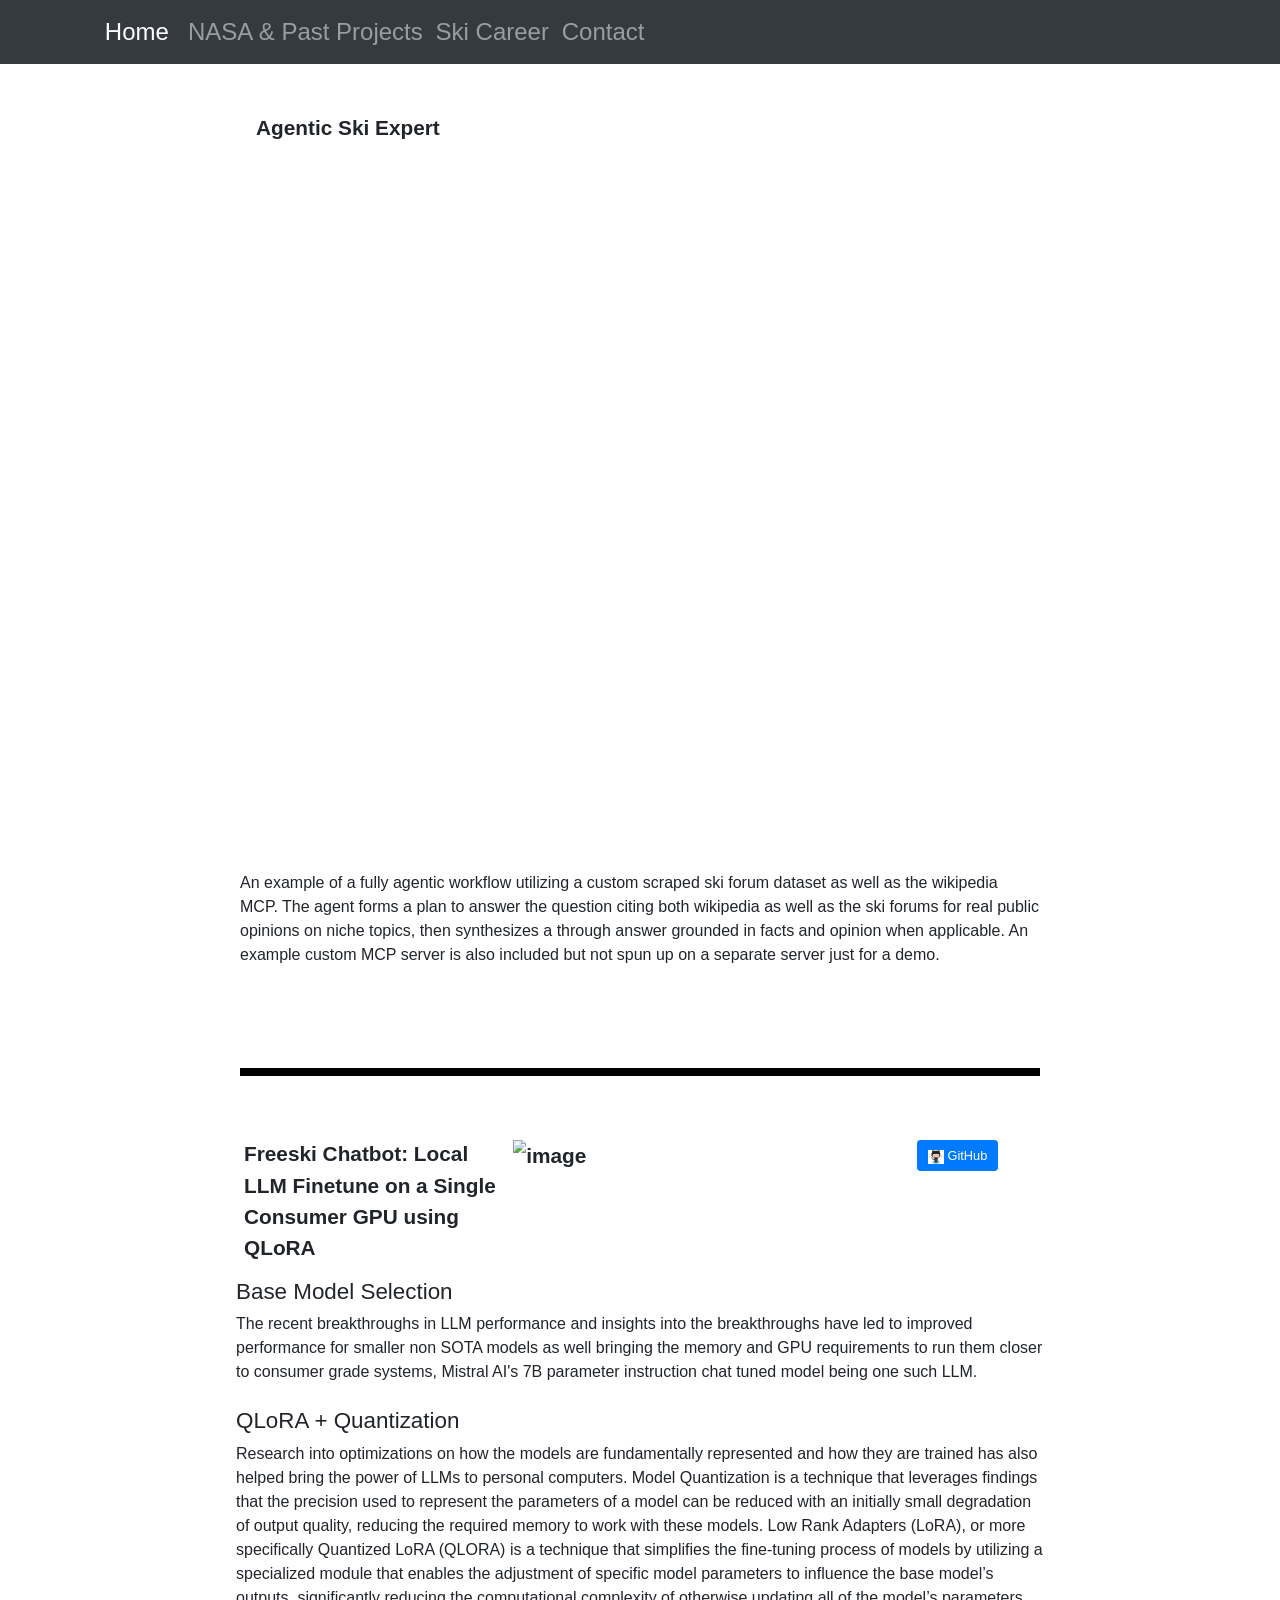
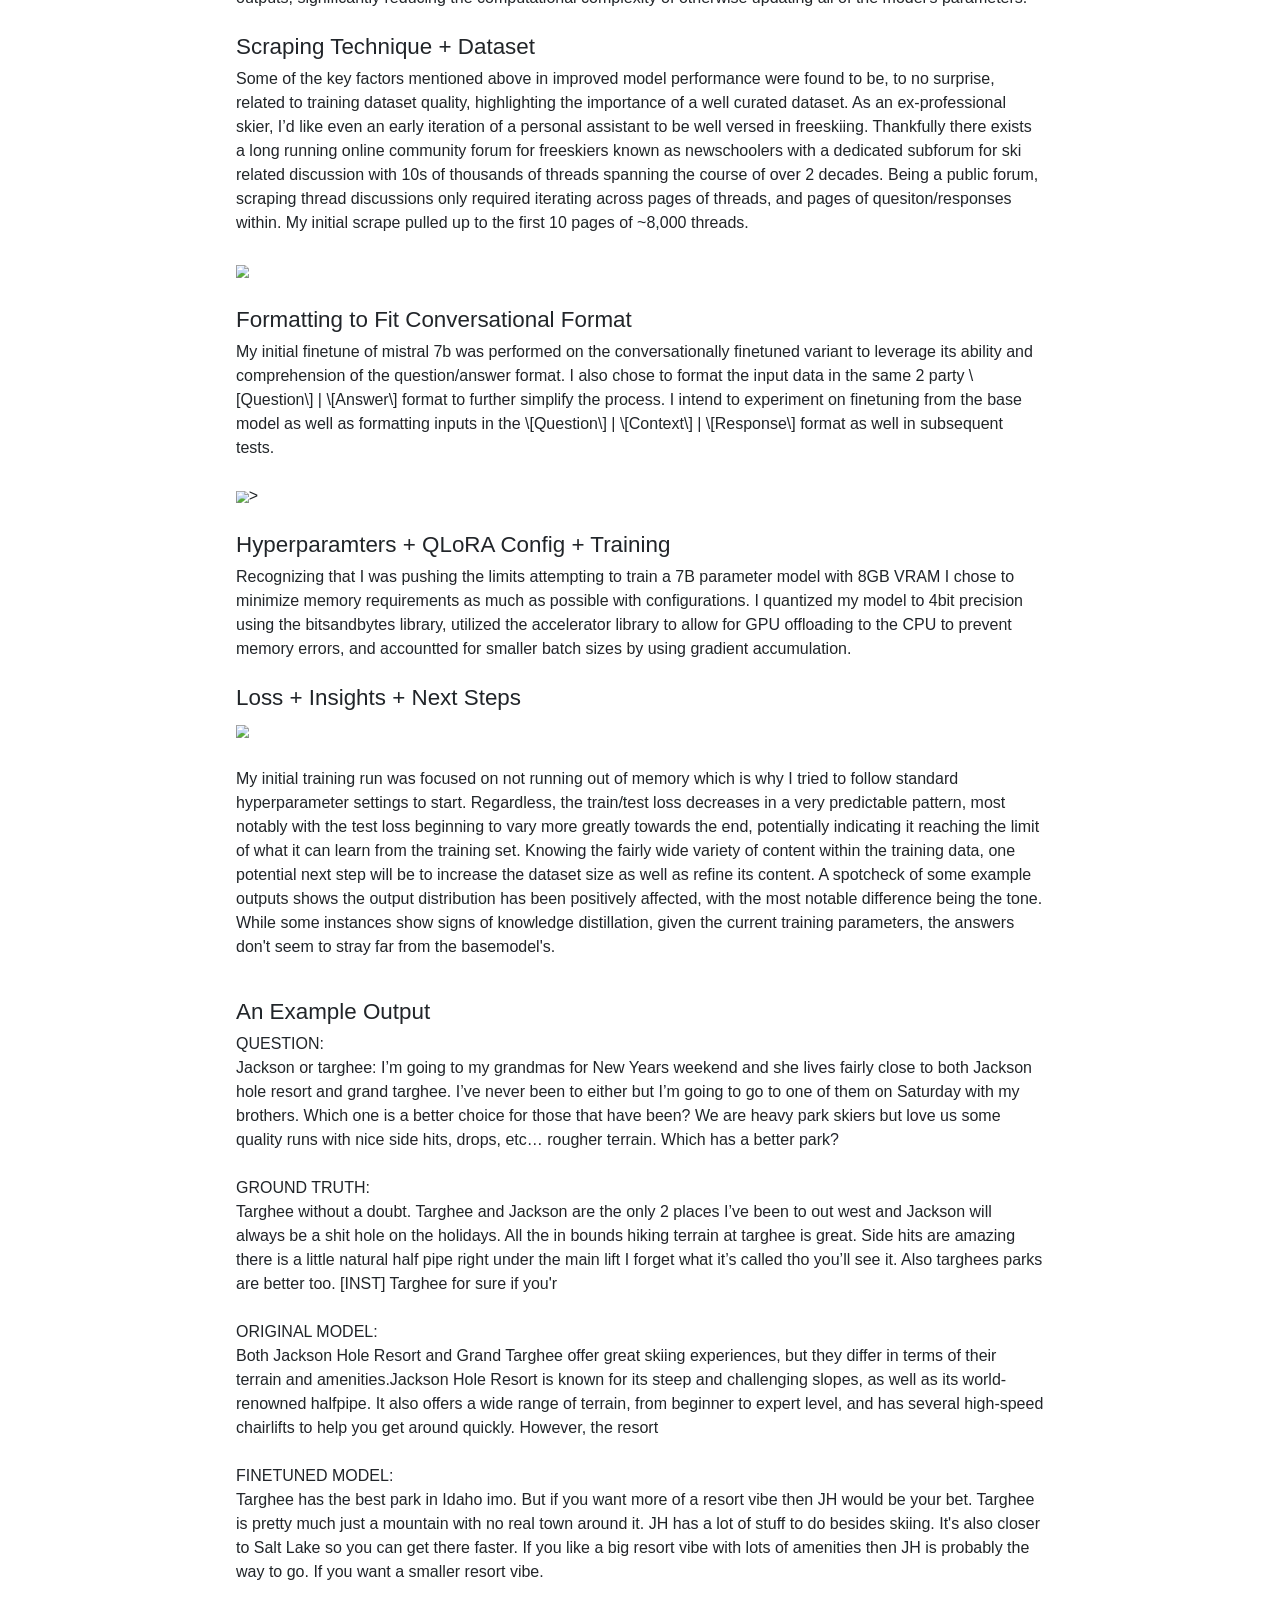
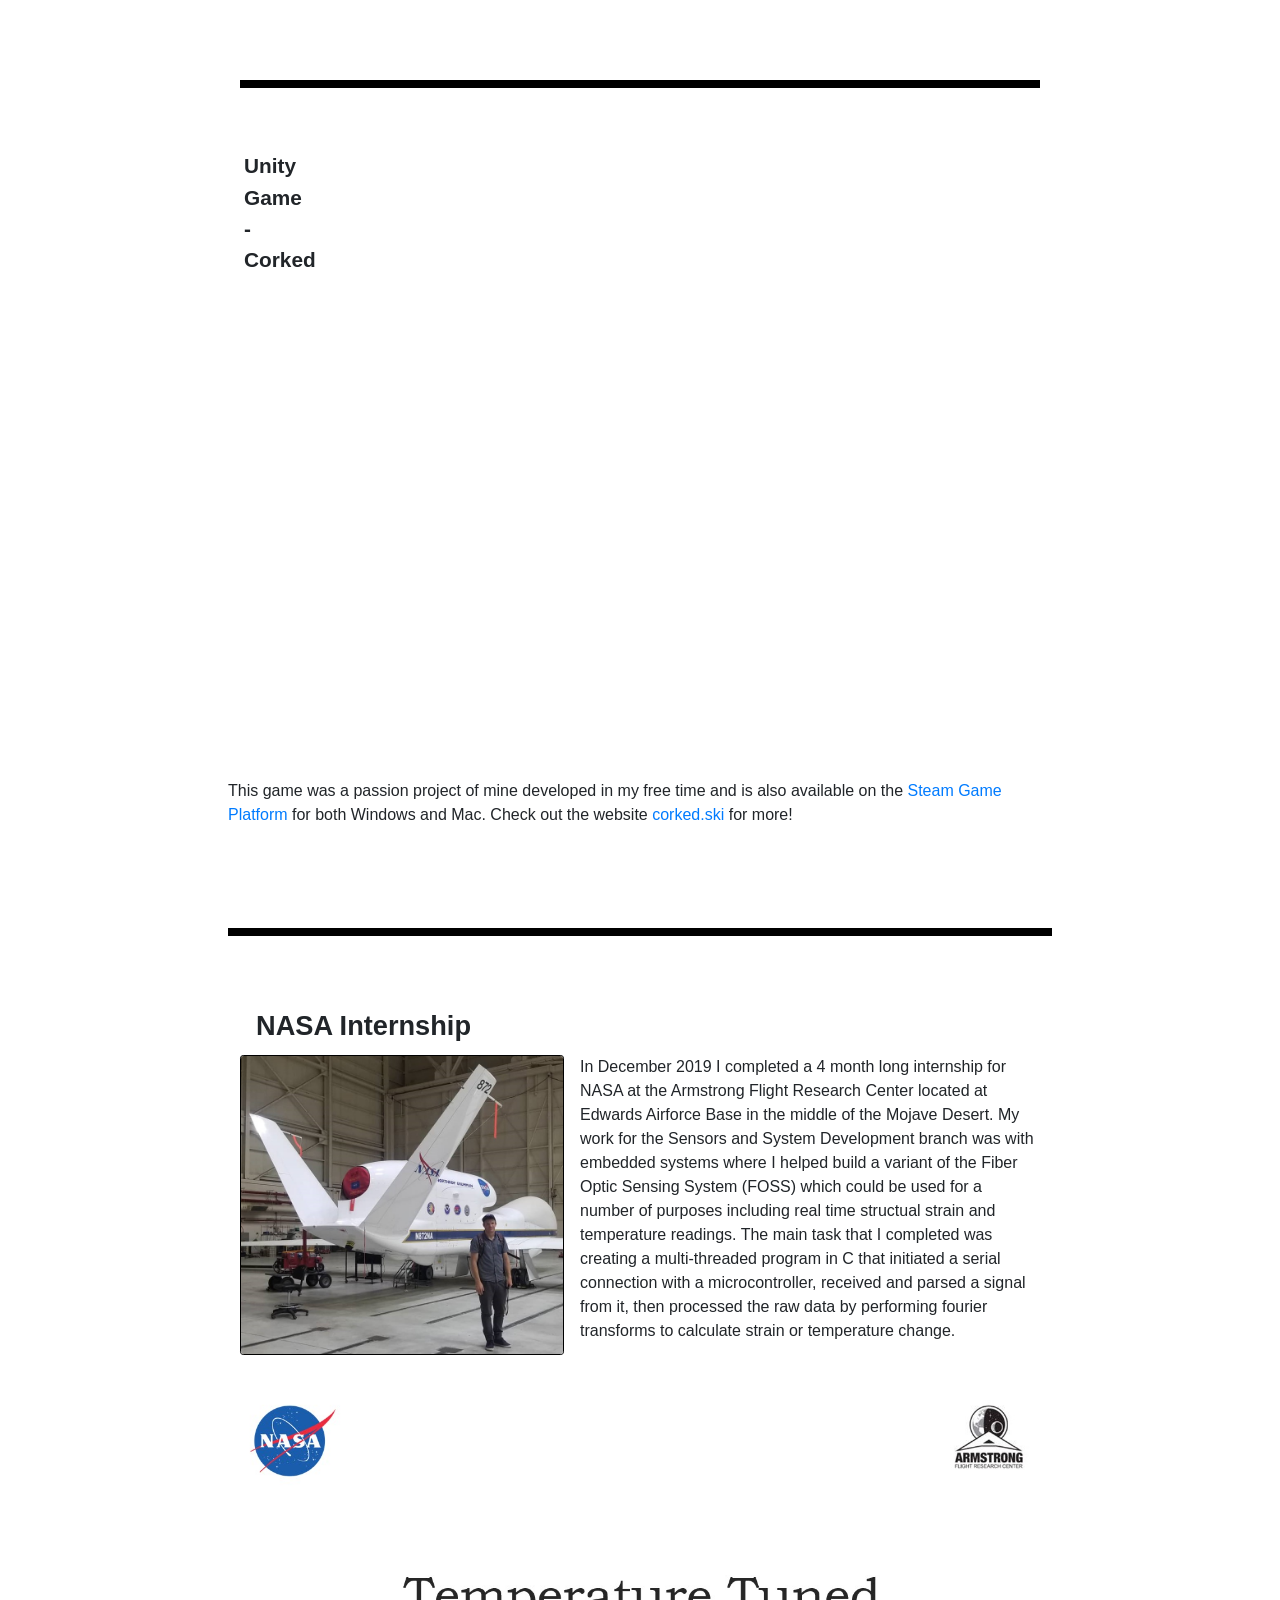
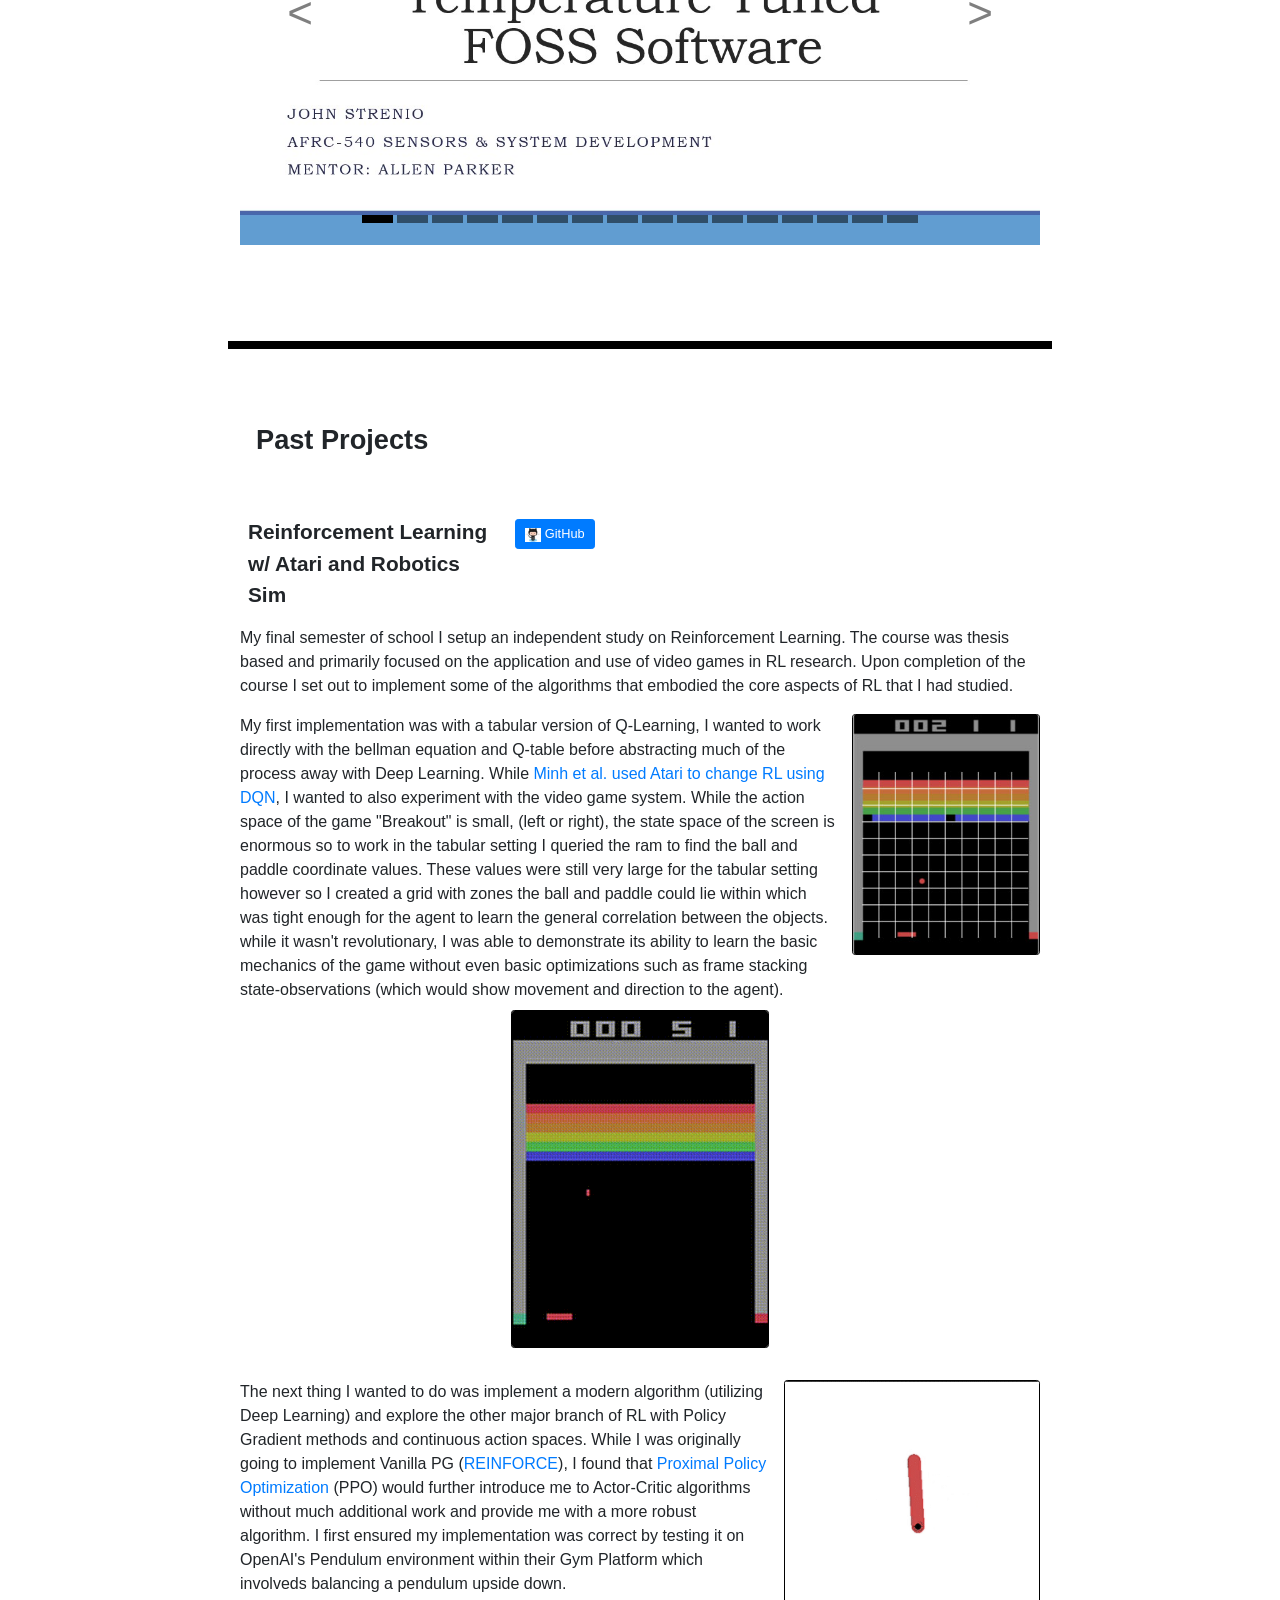
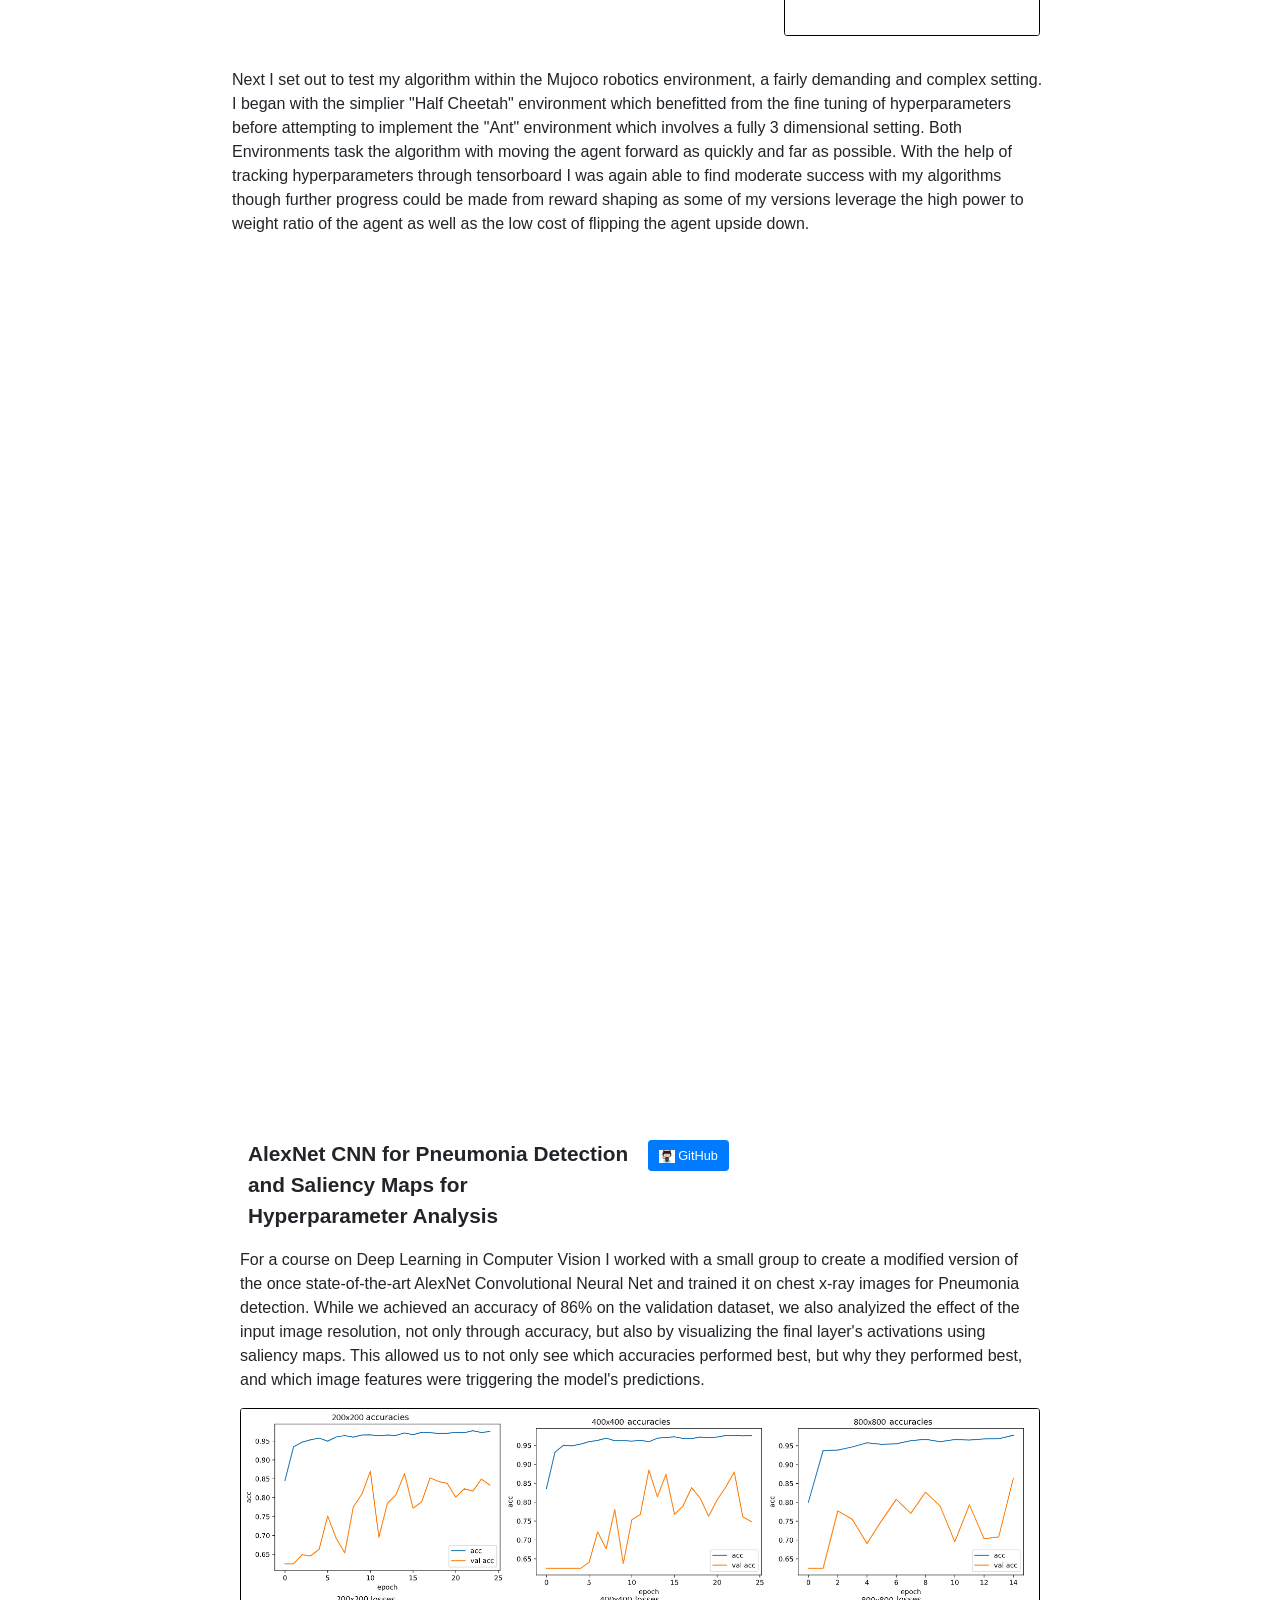
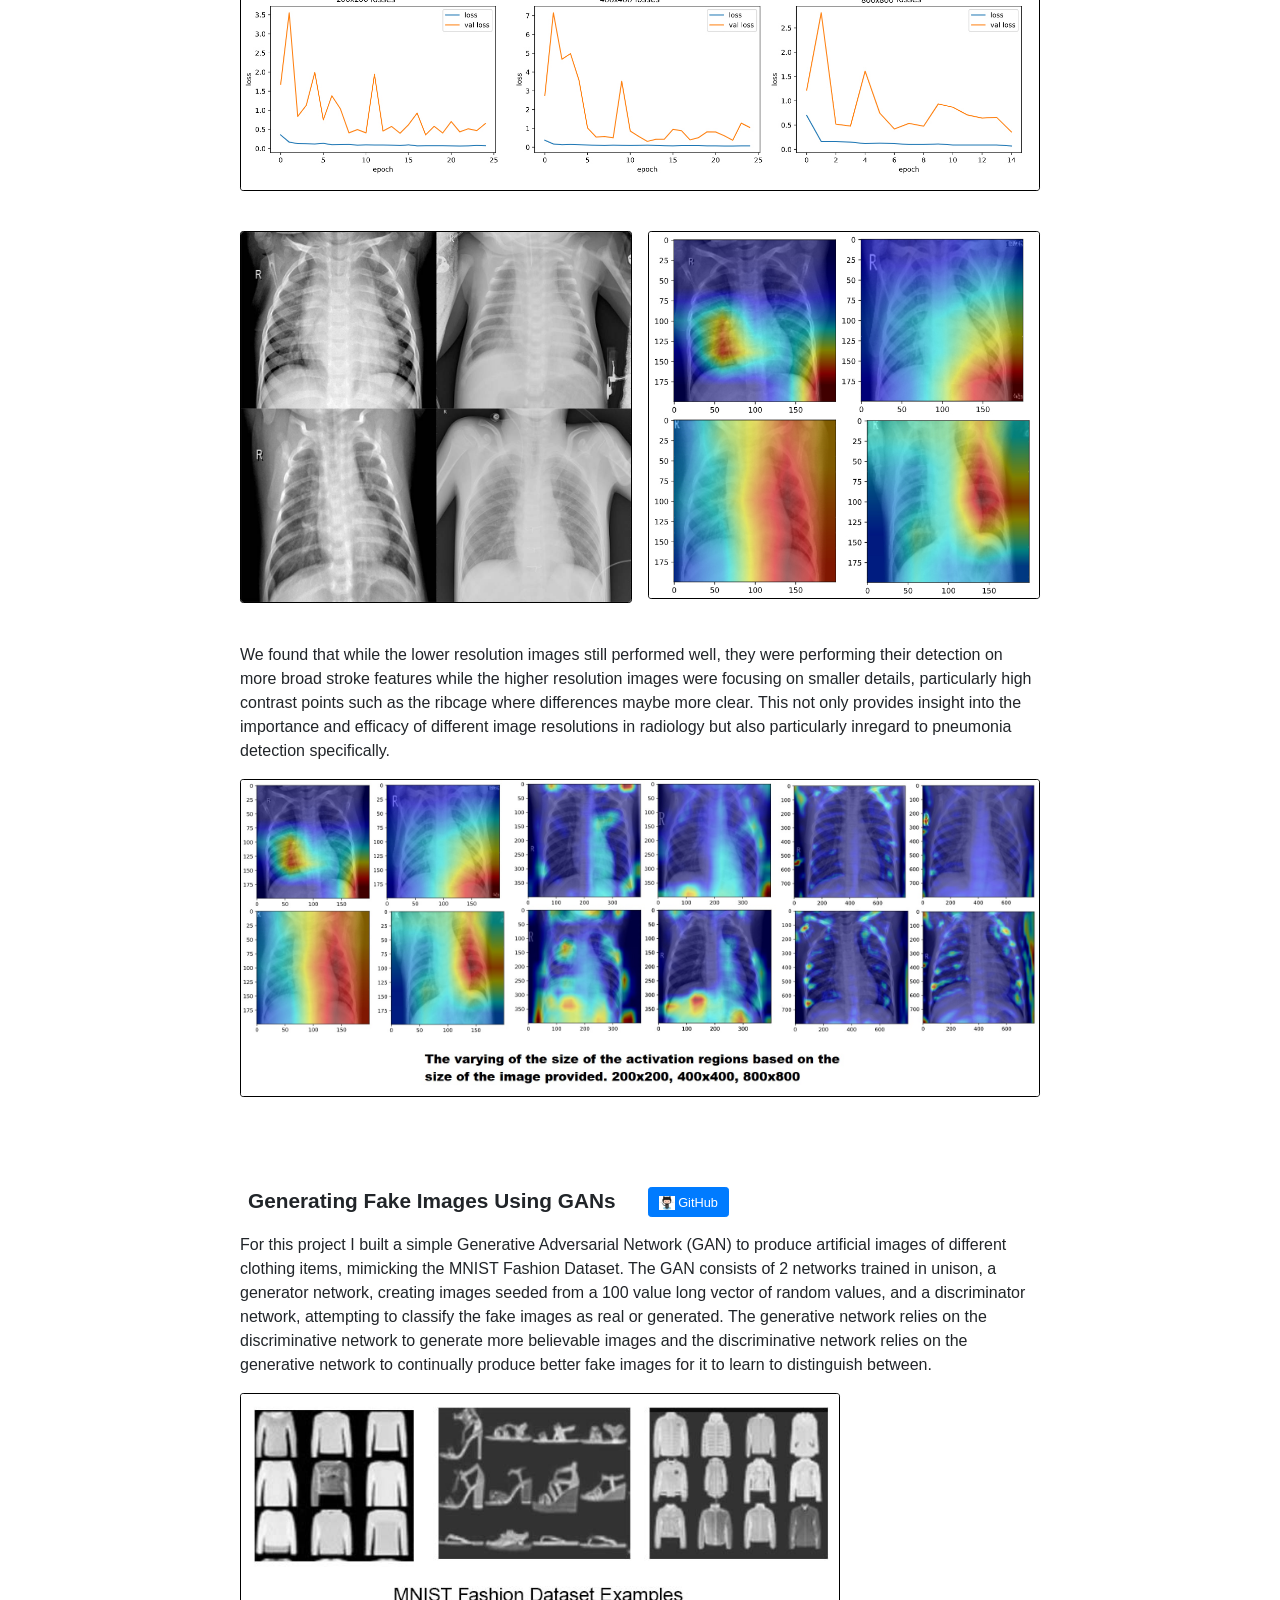
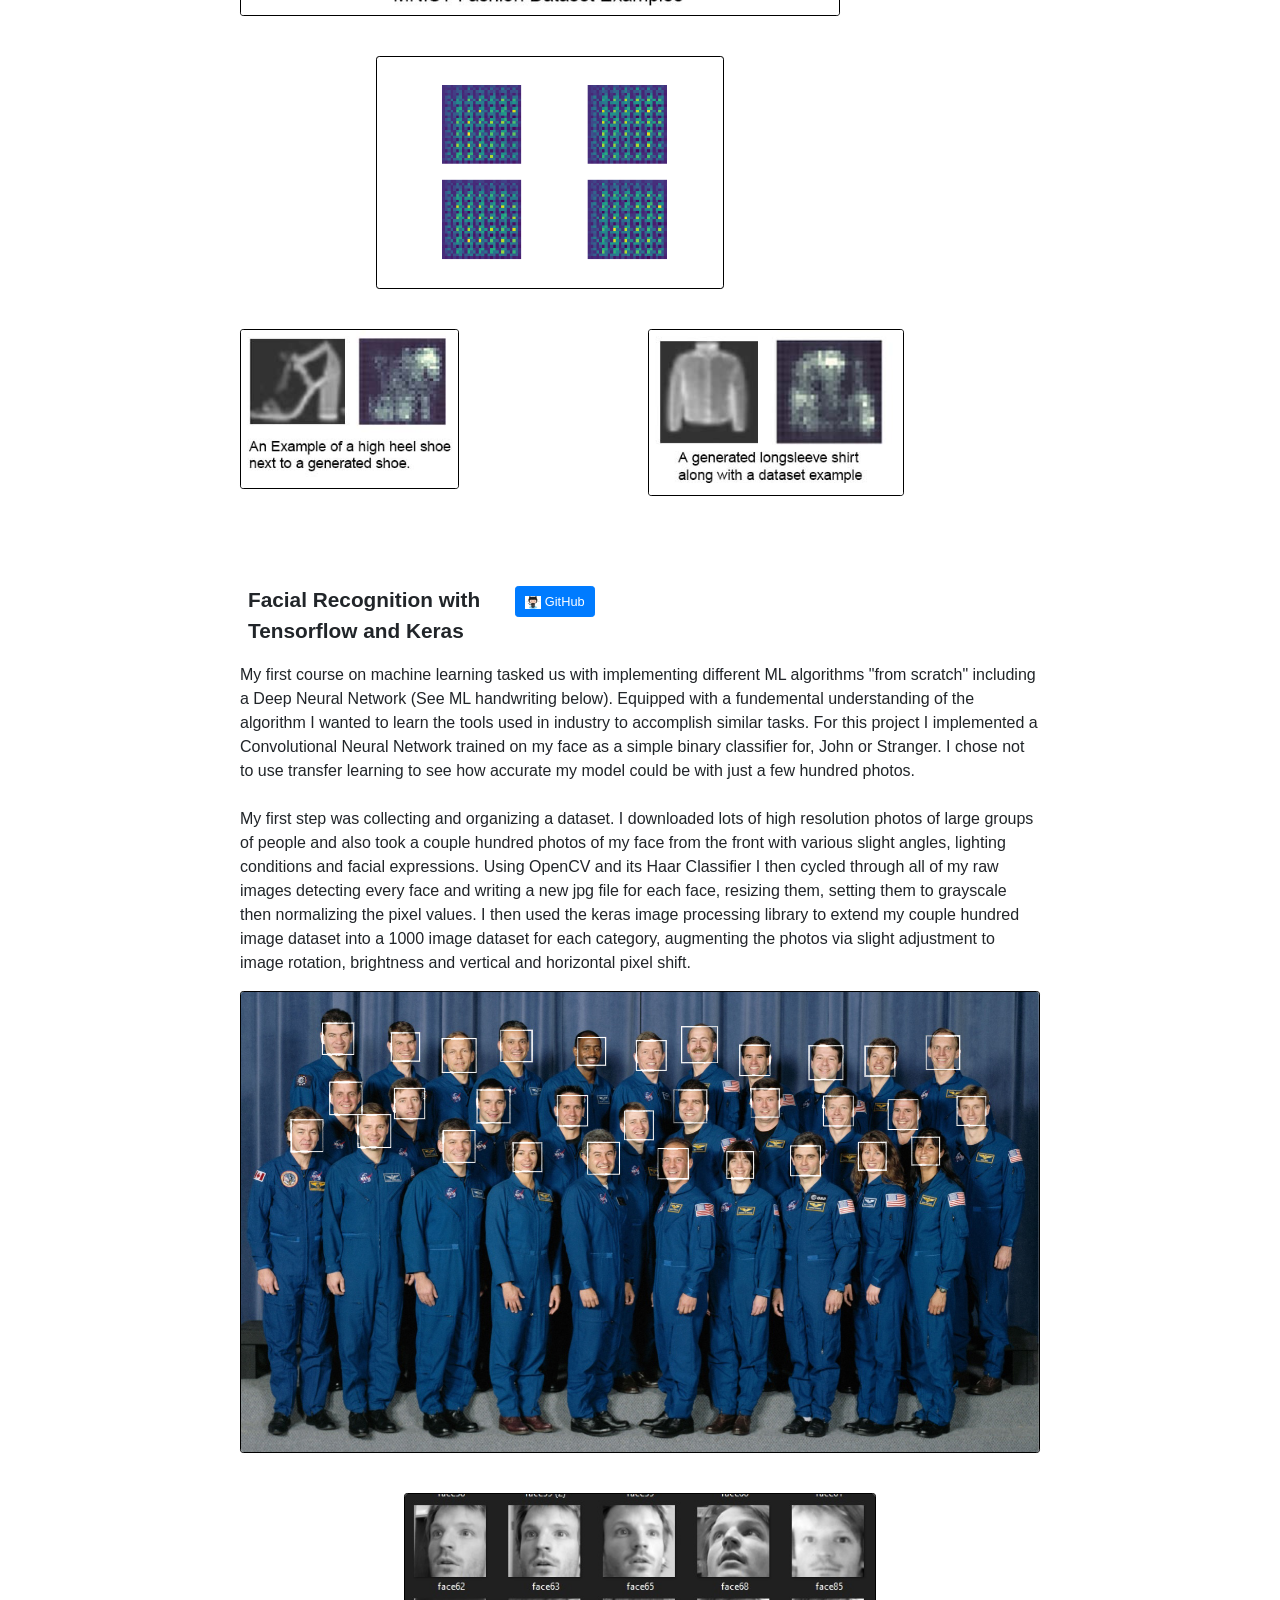
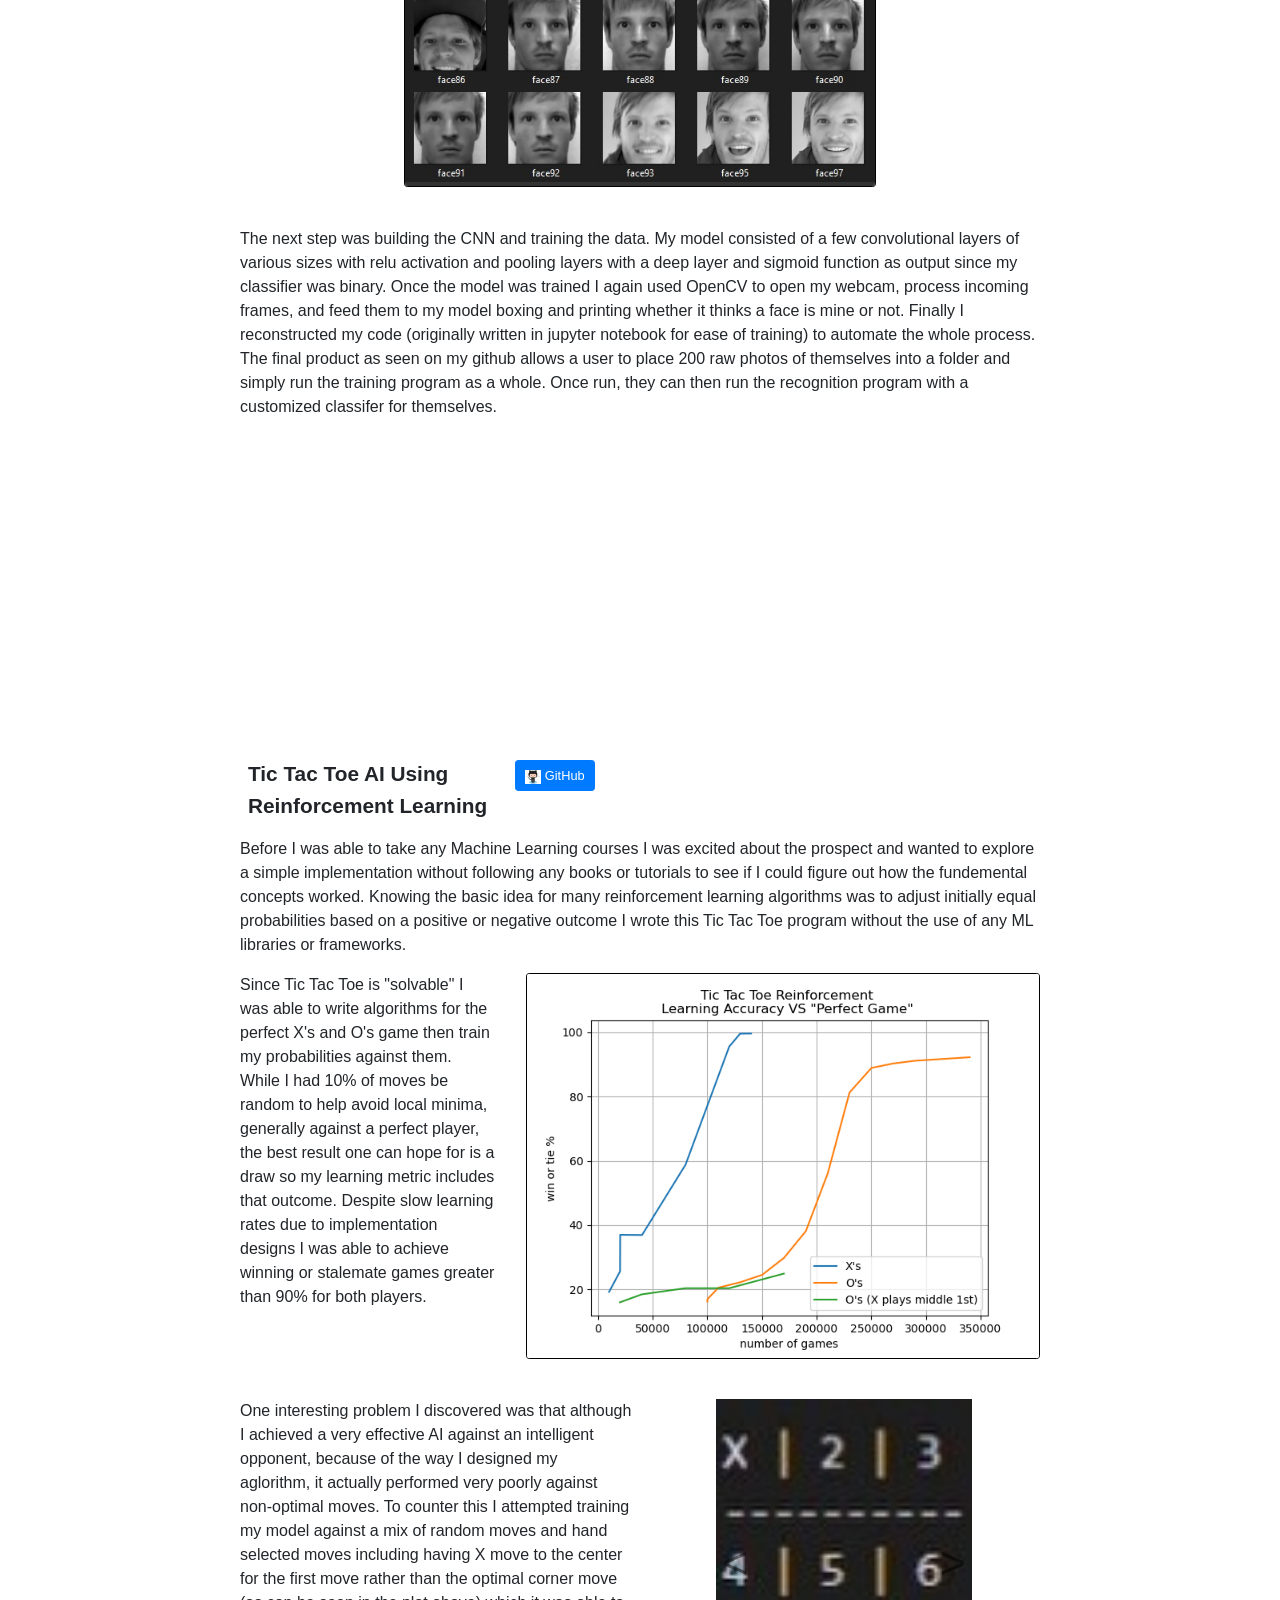
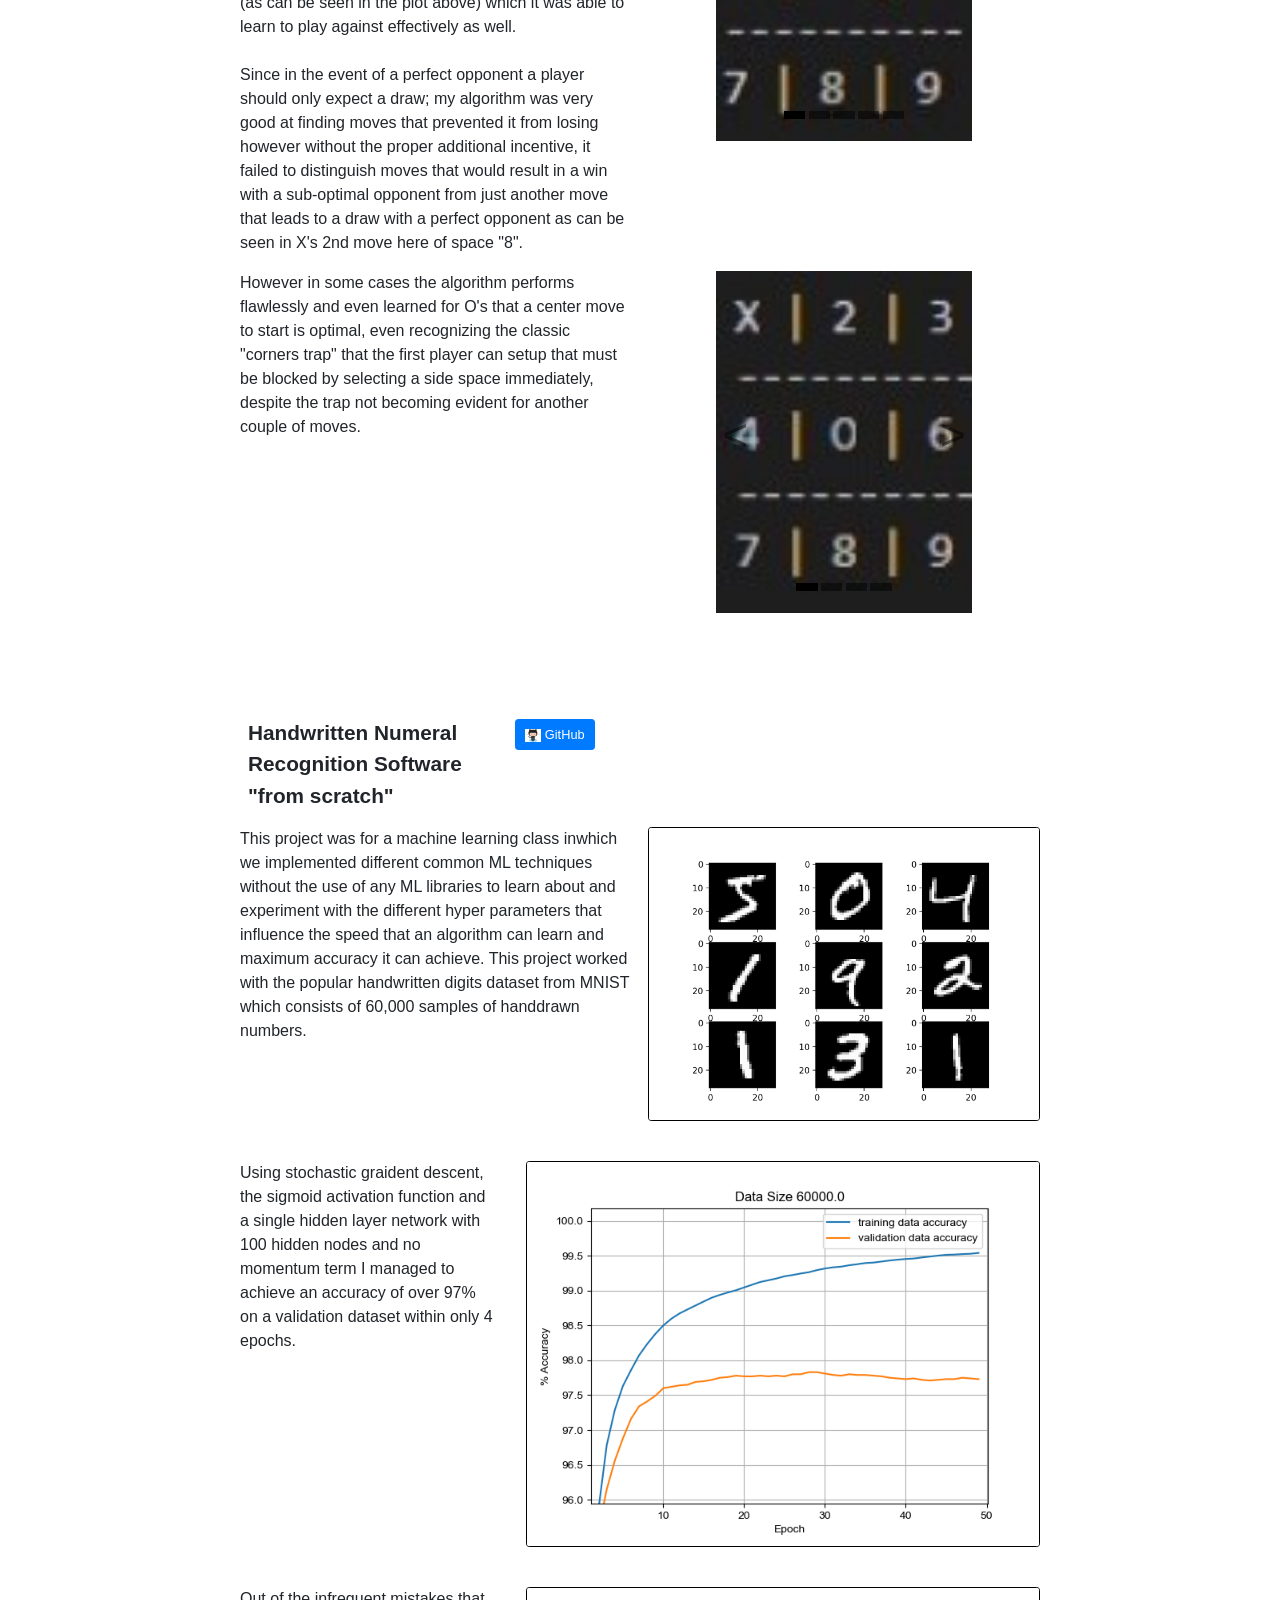
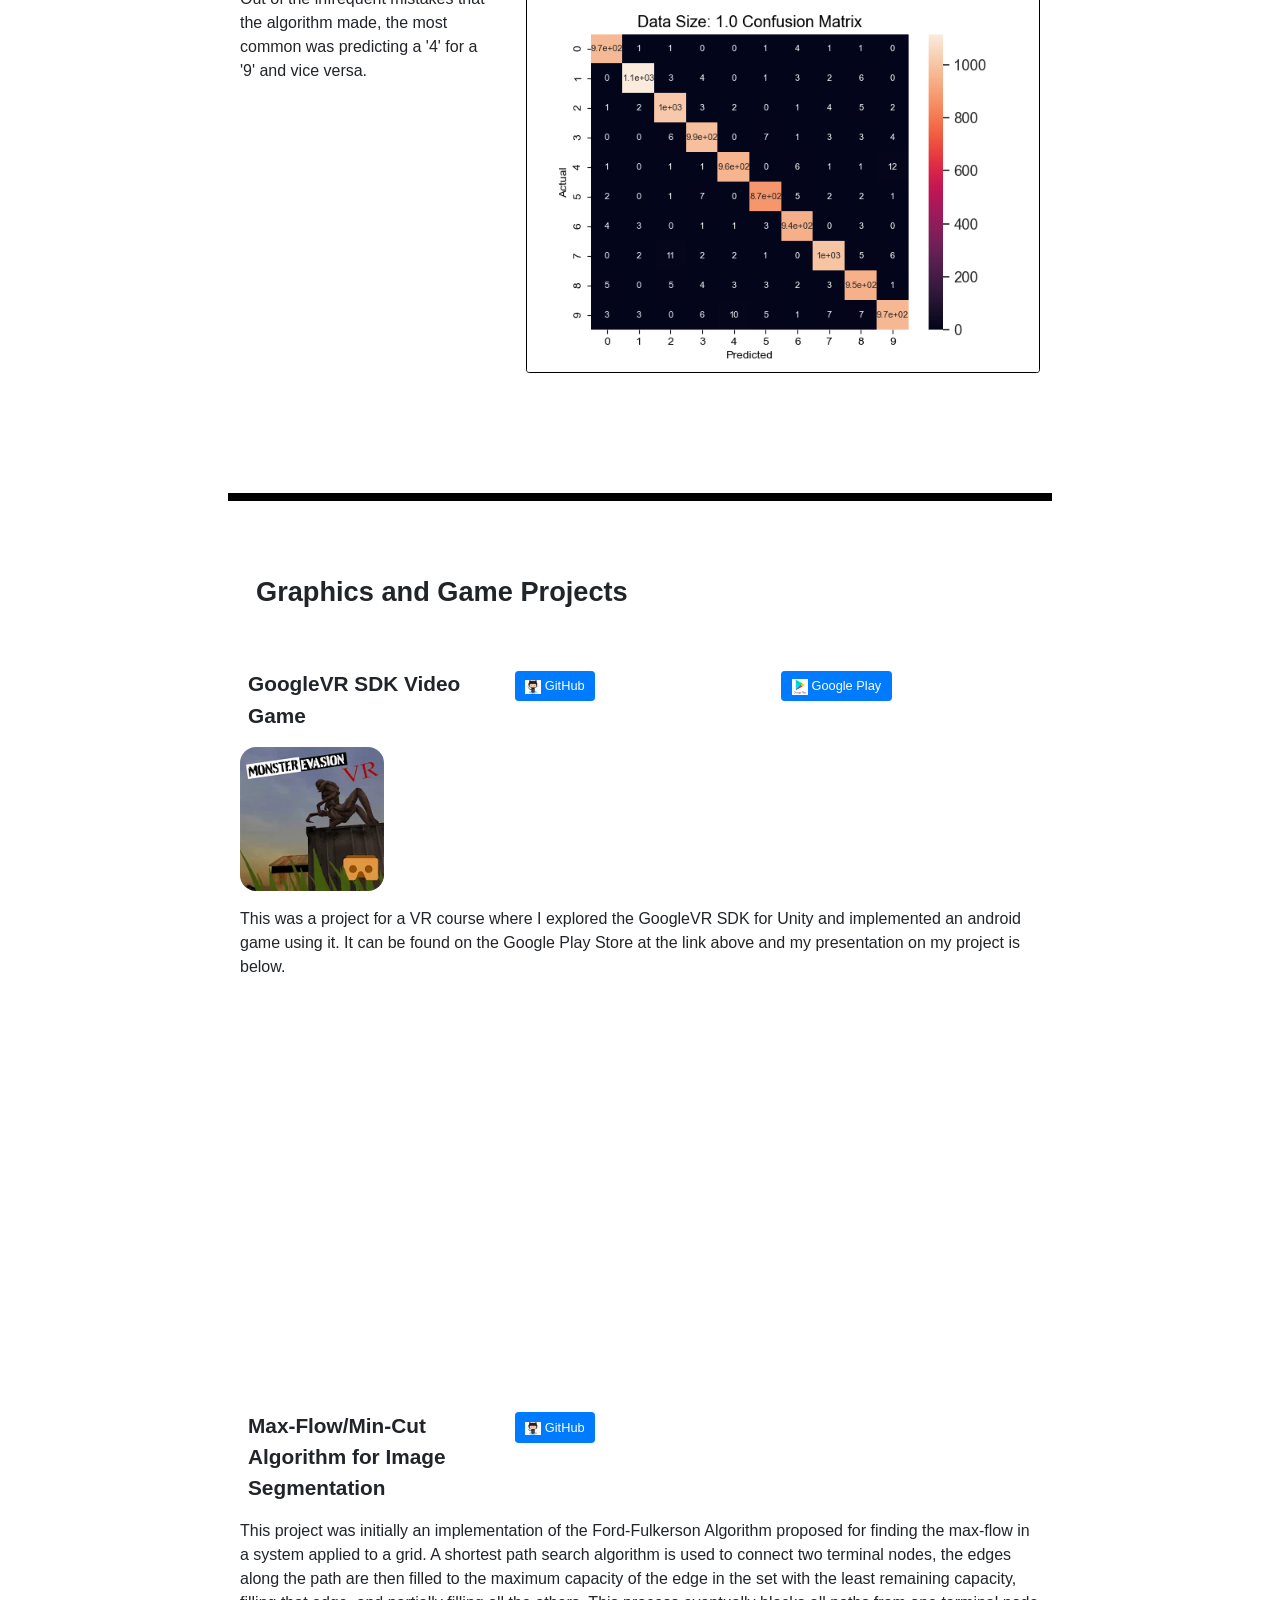
==== commit bee2484d: "Update projects.html" ====
--- a/projects.html
+++ b/projects.html
@@ -78,6 +78,38 @@
 
   <div class="row project_header">
     <div class="col col-4">
+      Agentic Ski Expert
+    </div>
+  </div>
+  <div class="row">
+    <iframe
+    src="https://ski-agent.onrender.com/"
+    width="100%"
+    height="900"
+    style="border:none;border-radius:12px;"
+></iframe>
+
+    <div id="content-container">
+      <div id="description">
+        <p>
+          An example of a fully agentic workflow utilizing a custom scraped ski forum dataset as well as the wikipedia MCP. The agent forms a plan to answer the question citing both wikipedia as well as the ski forums for real public opinions on niche topics, then synthesizes a through answer grounded in facts and opinion when applicable. An example custom MCP server is also included but not spun up on a separate server just for a demo.
+        </p>
+      </div>
+  </div>
+  
+  <div class="row">
+    <div class="col col-1"></div>
+    <div class="col">
+      
+    </div>
+  </div>
+
+  <h3 class="full-width">
+    <div class="bar">&nbsp</div>
+  </h3>
+
+  <div class="row project_header">
+    <div class="col col-4">
       Freeski Chatbot: Local LLM Finetune on a Single Consumer GPU using QLoRA
     </div>
     <div class="col col-6">
@@ -976,4 +1008,4 @@
 </div>
 
 </body>
-</html>+</html>
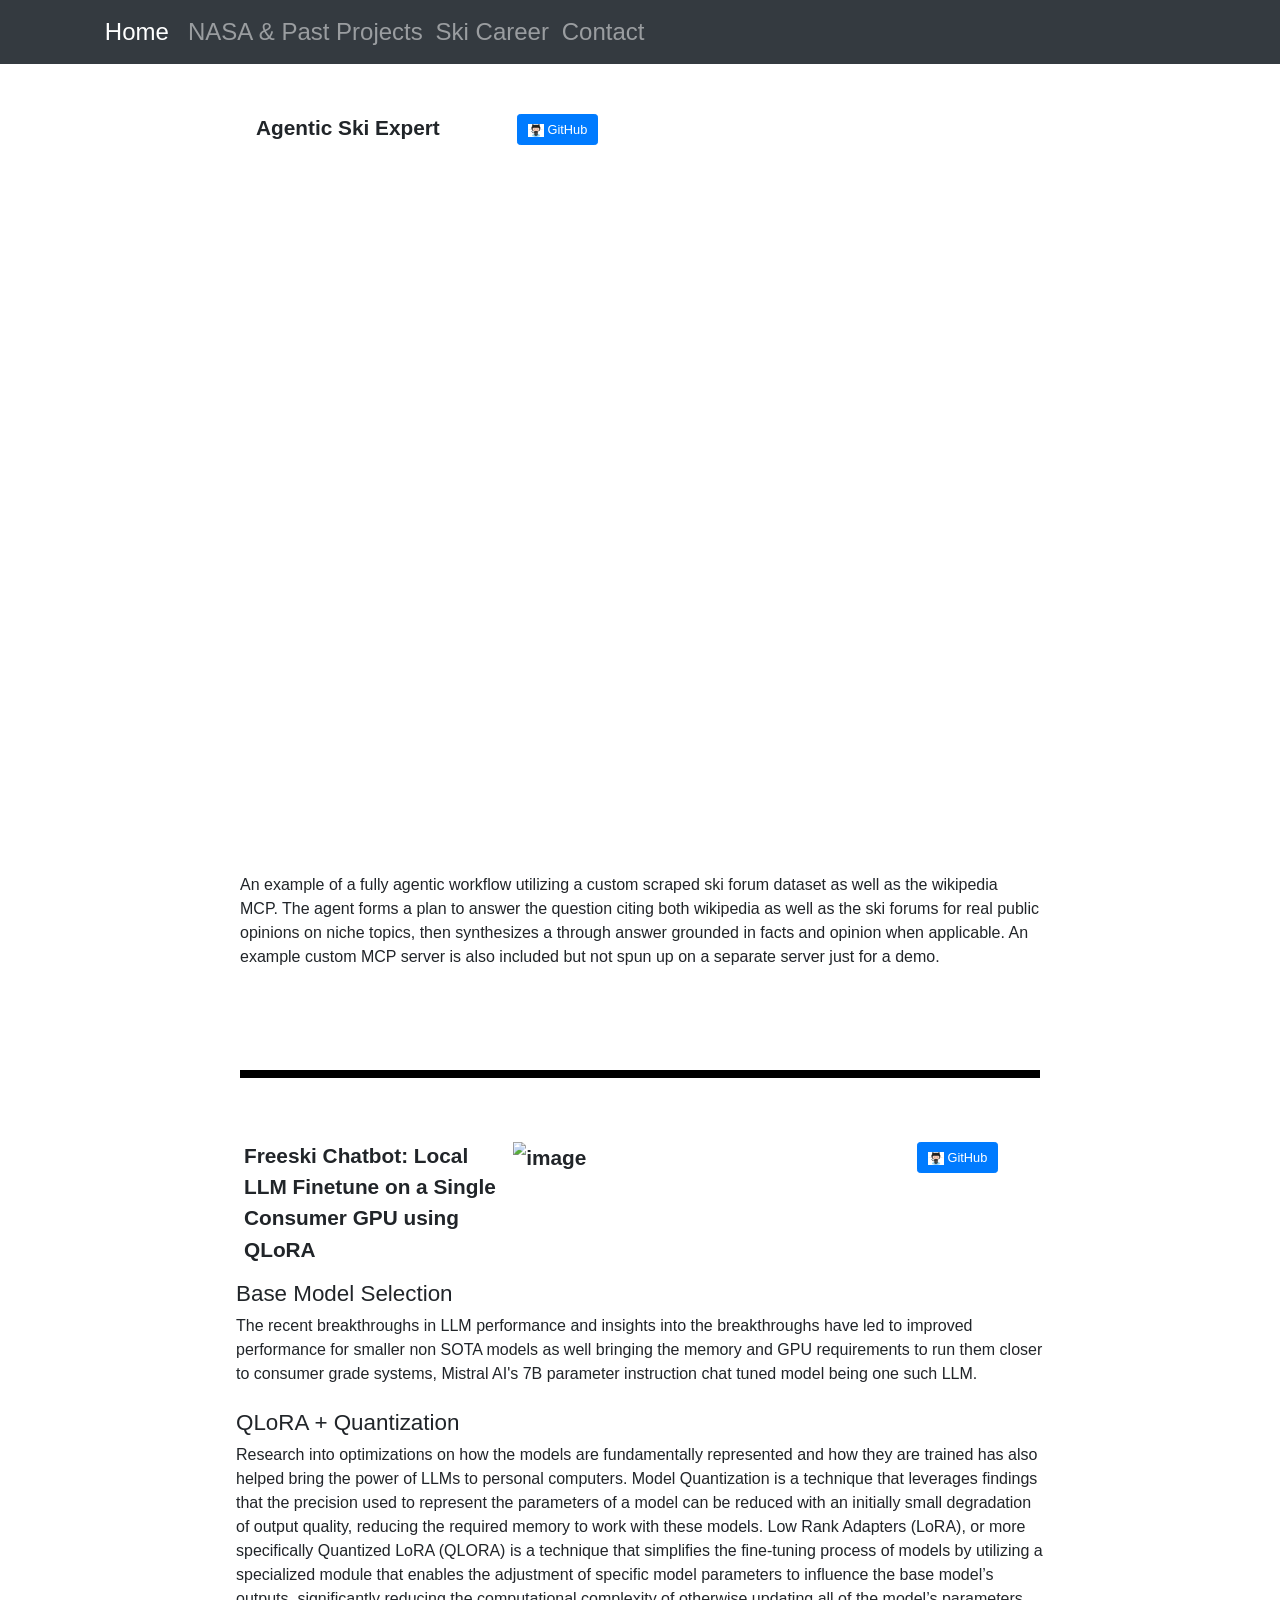
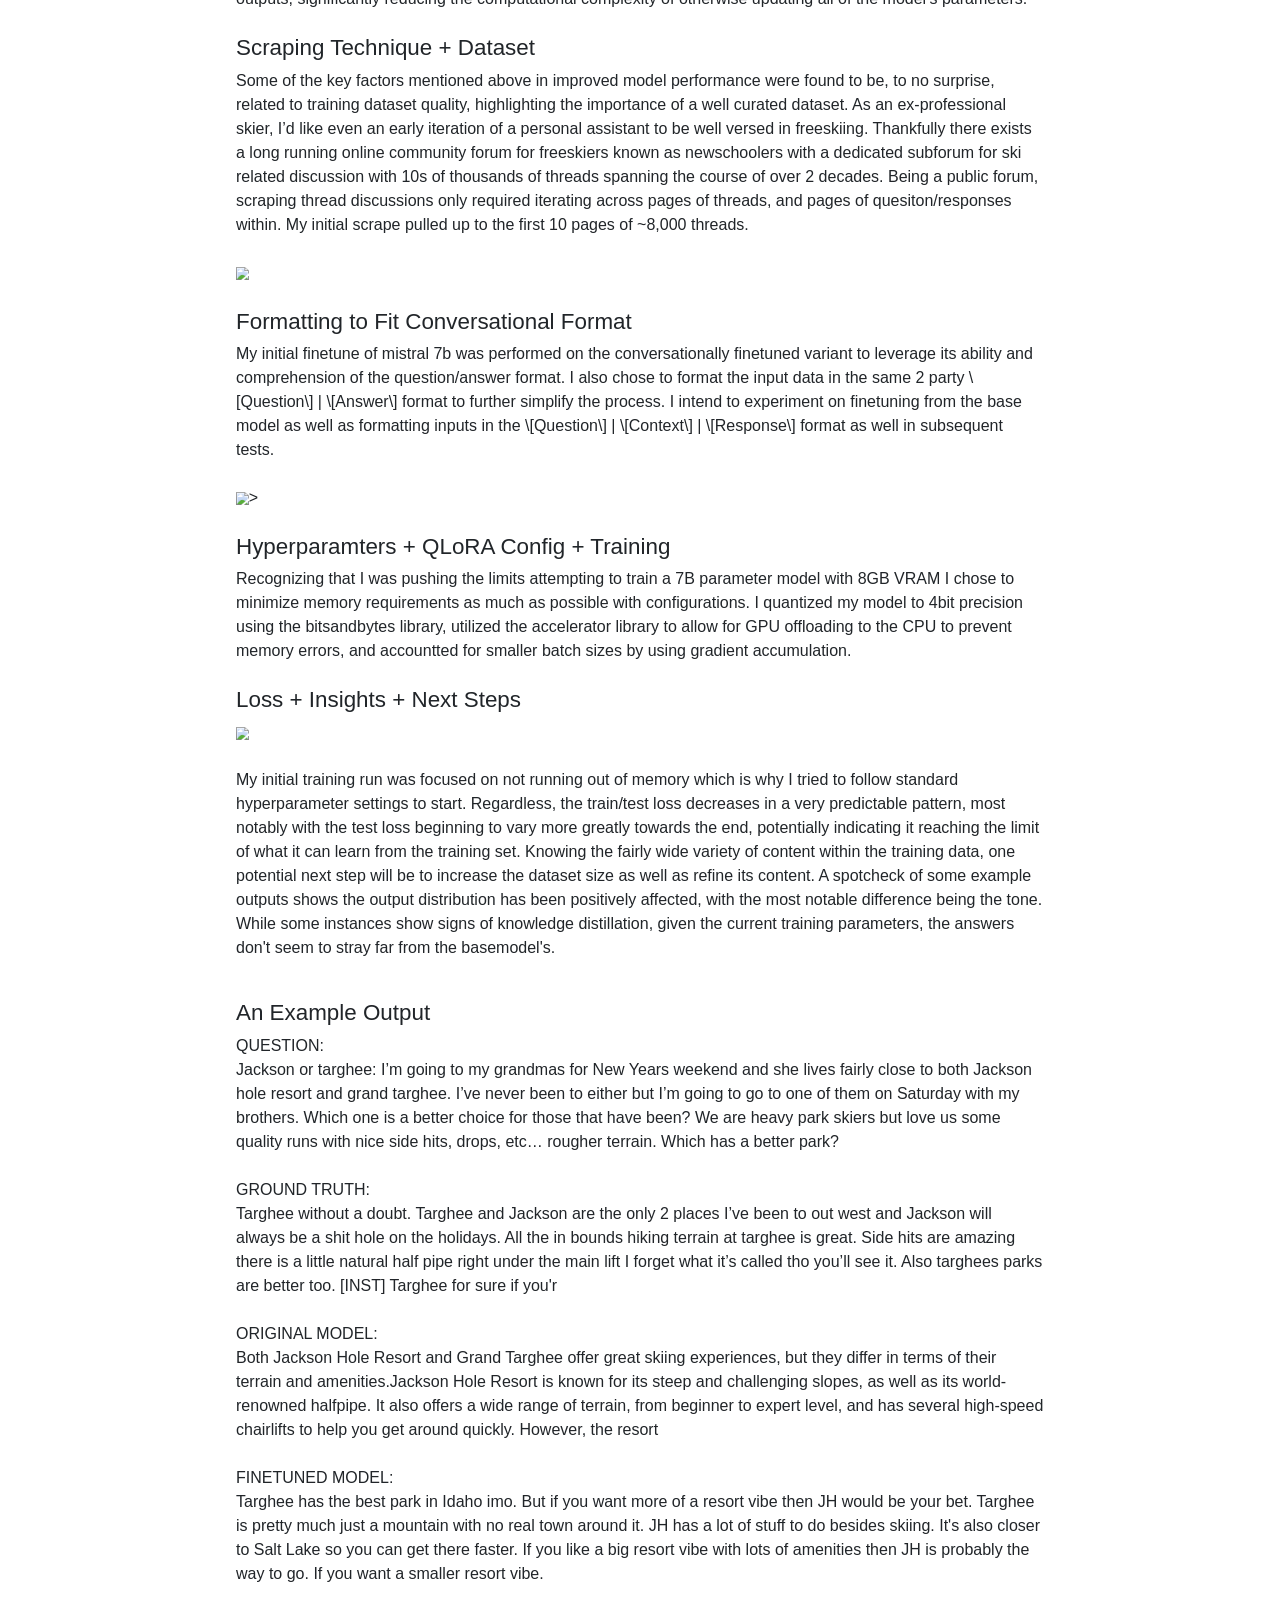
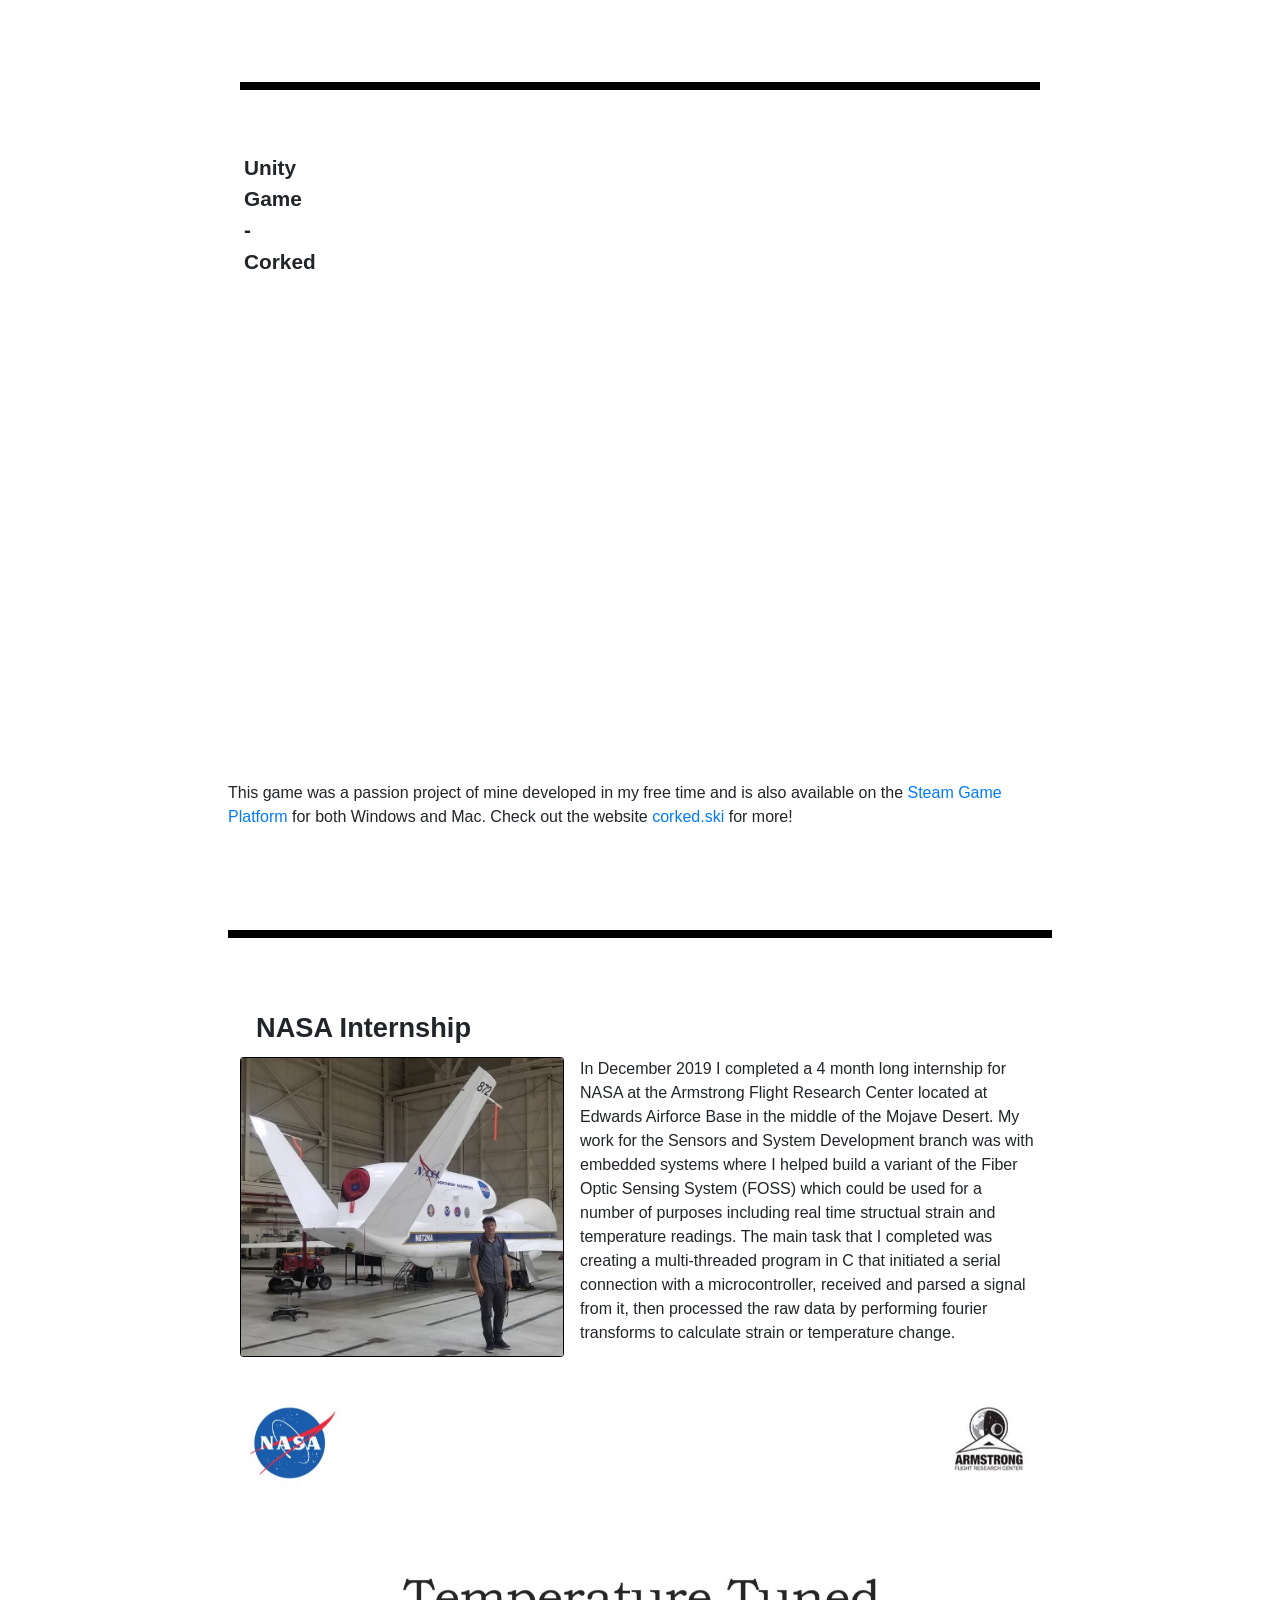
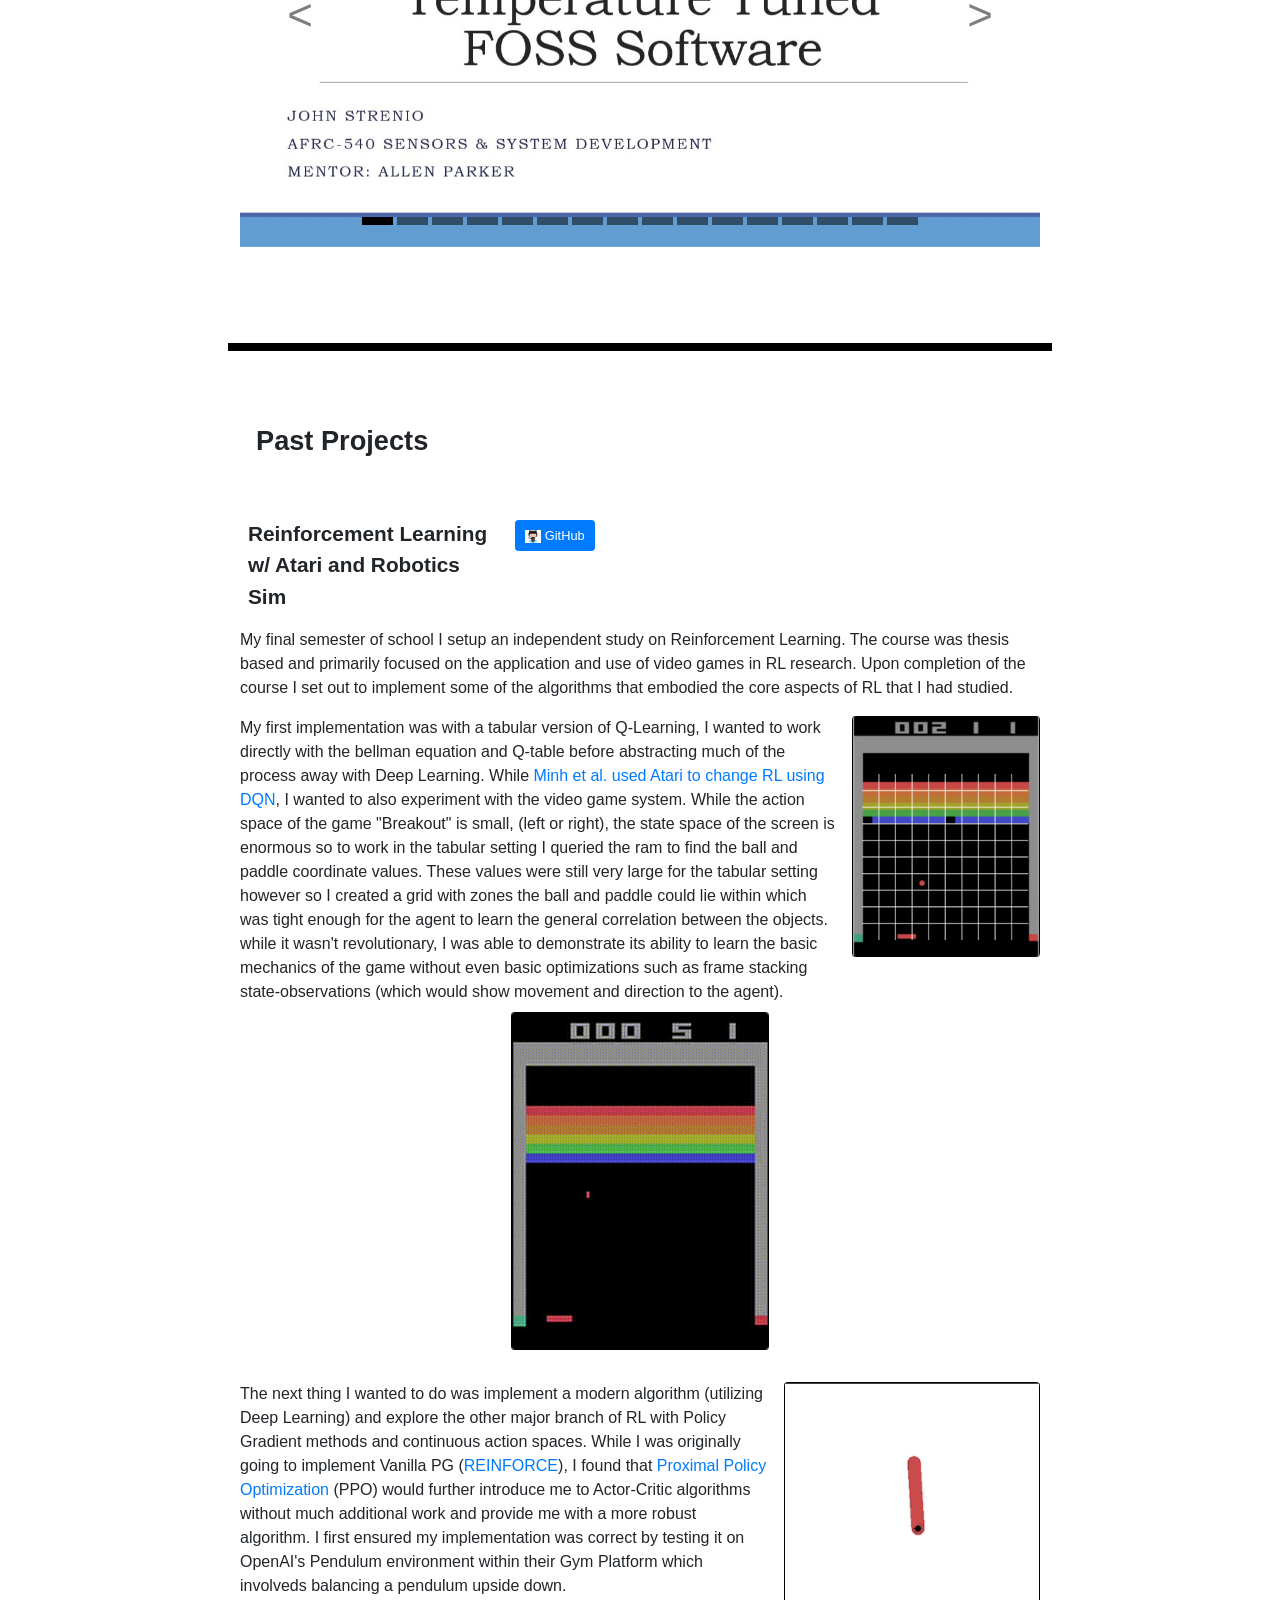
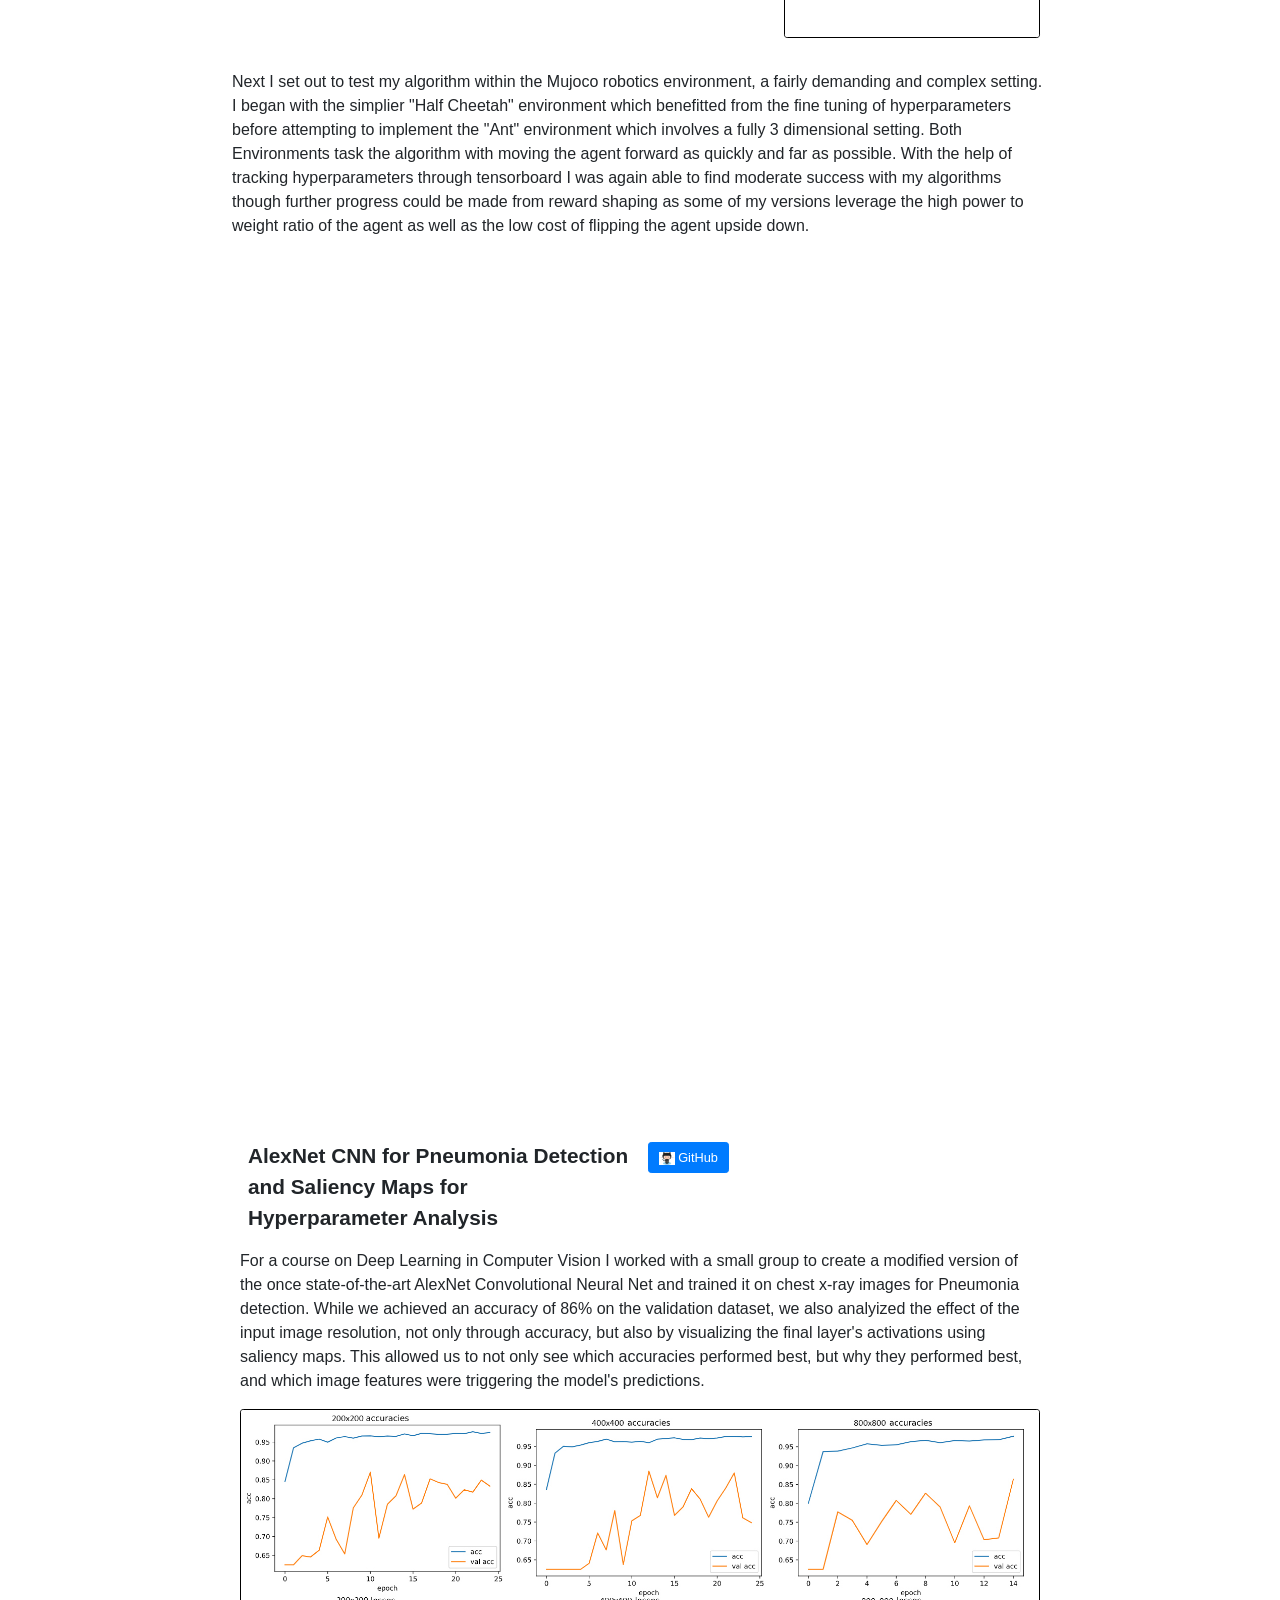
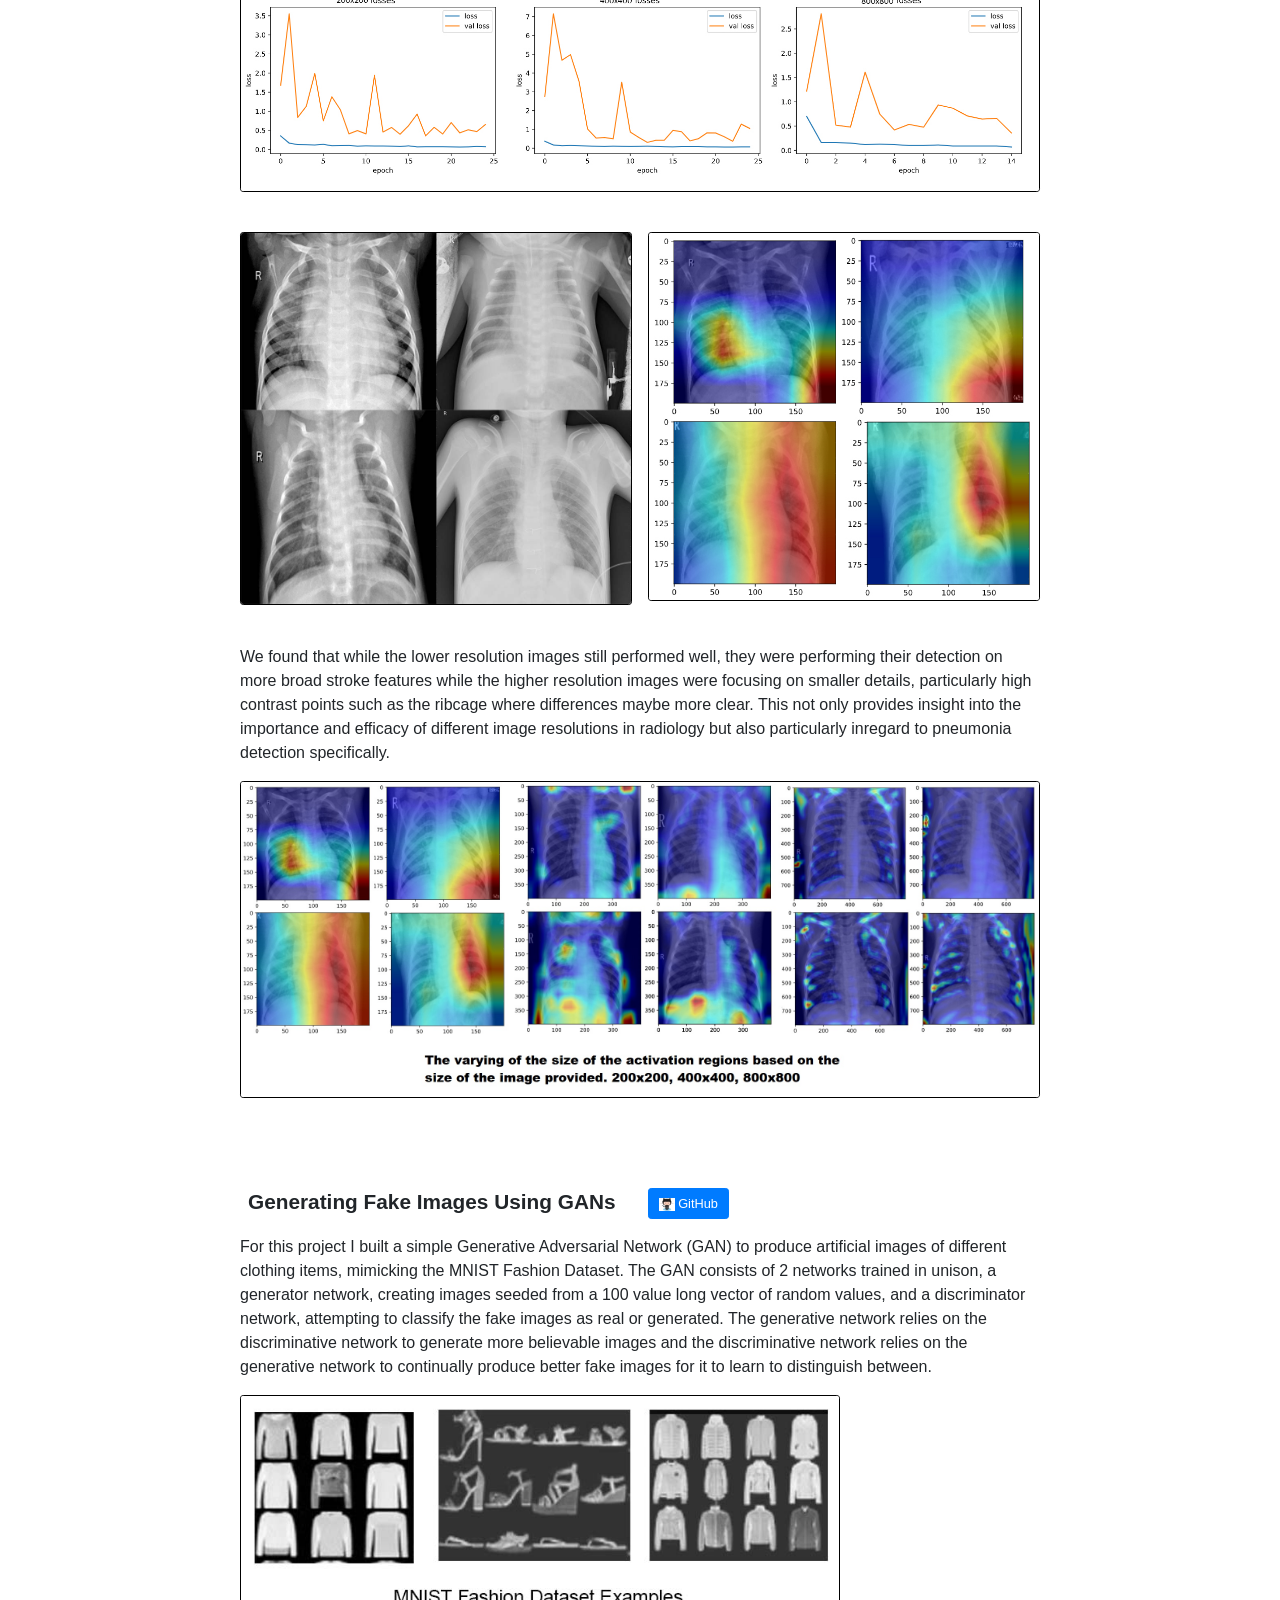
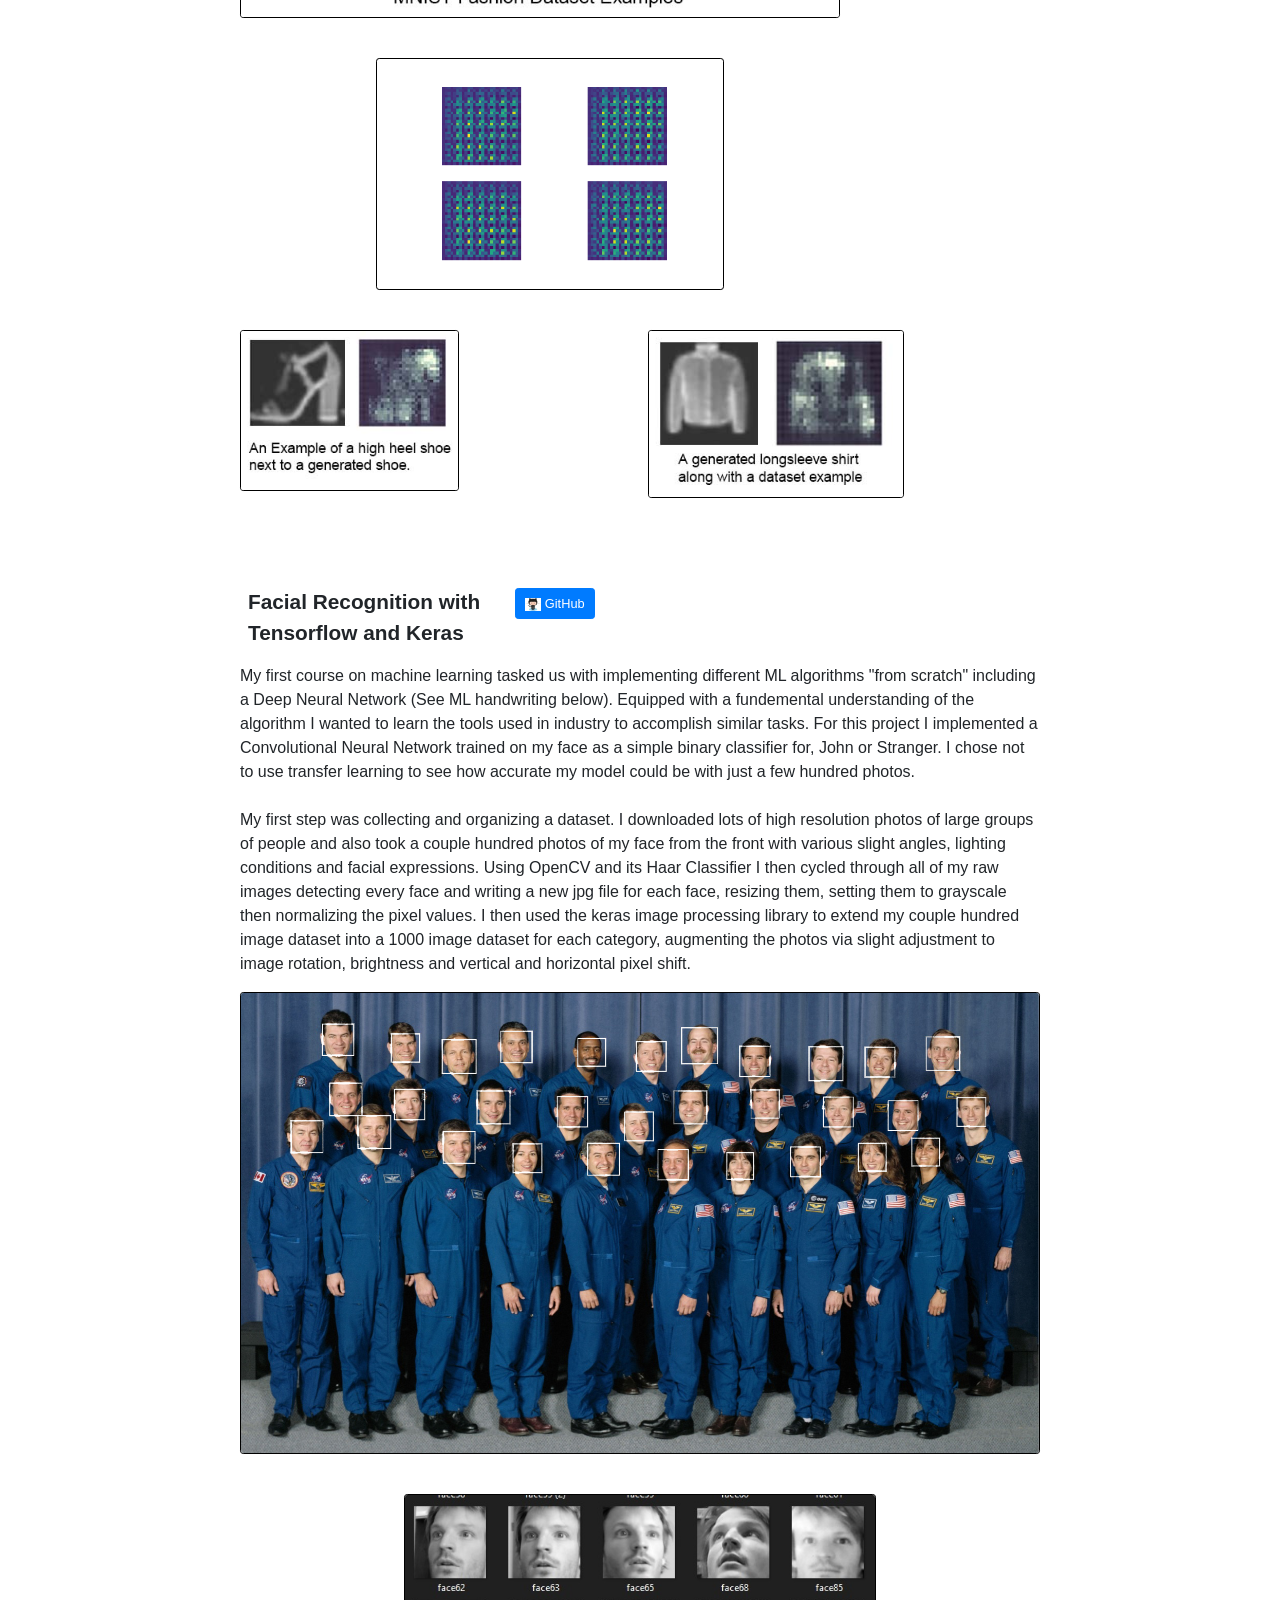
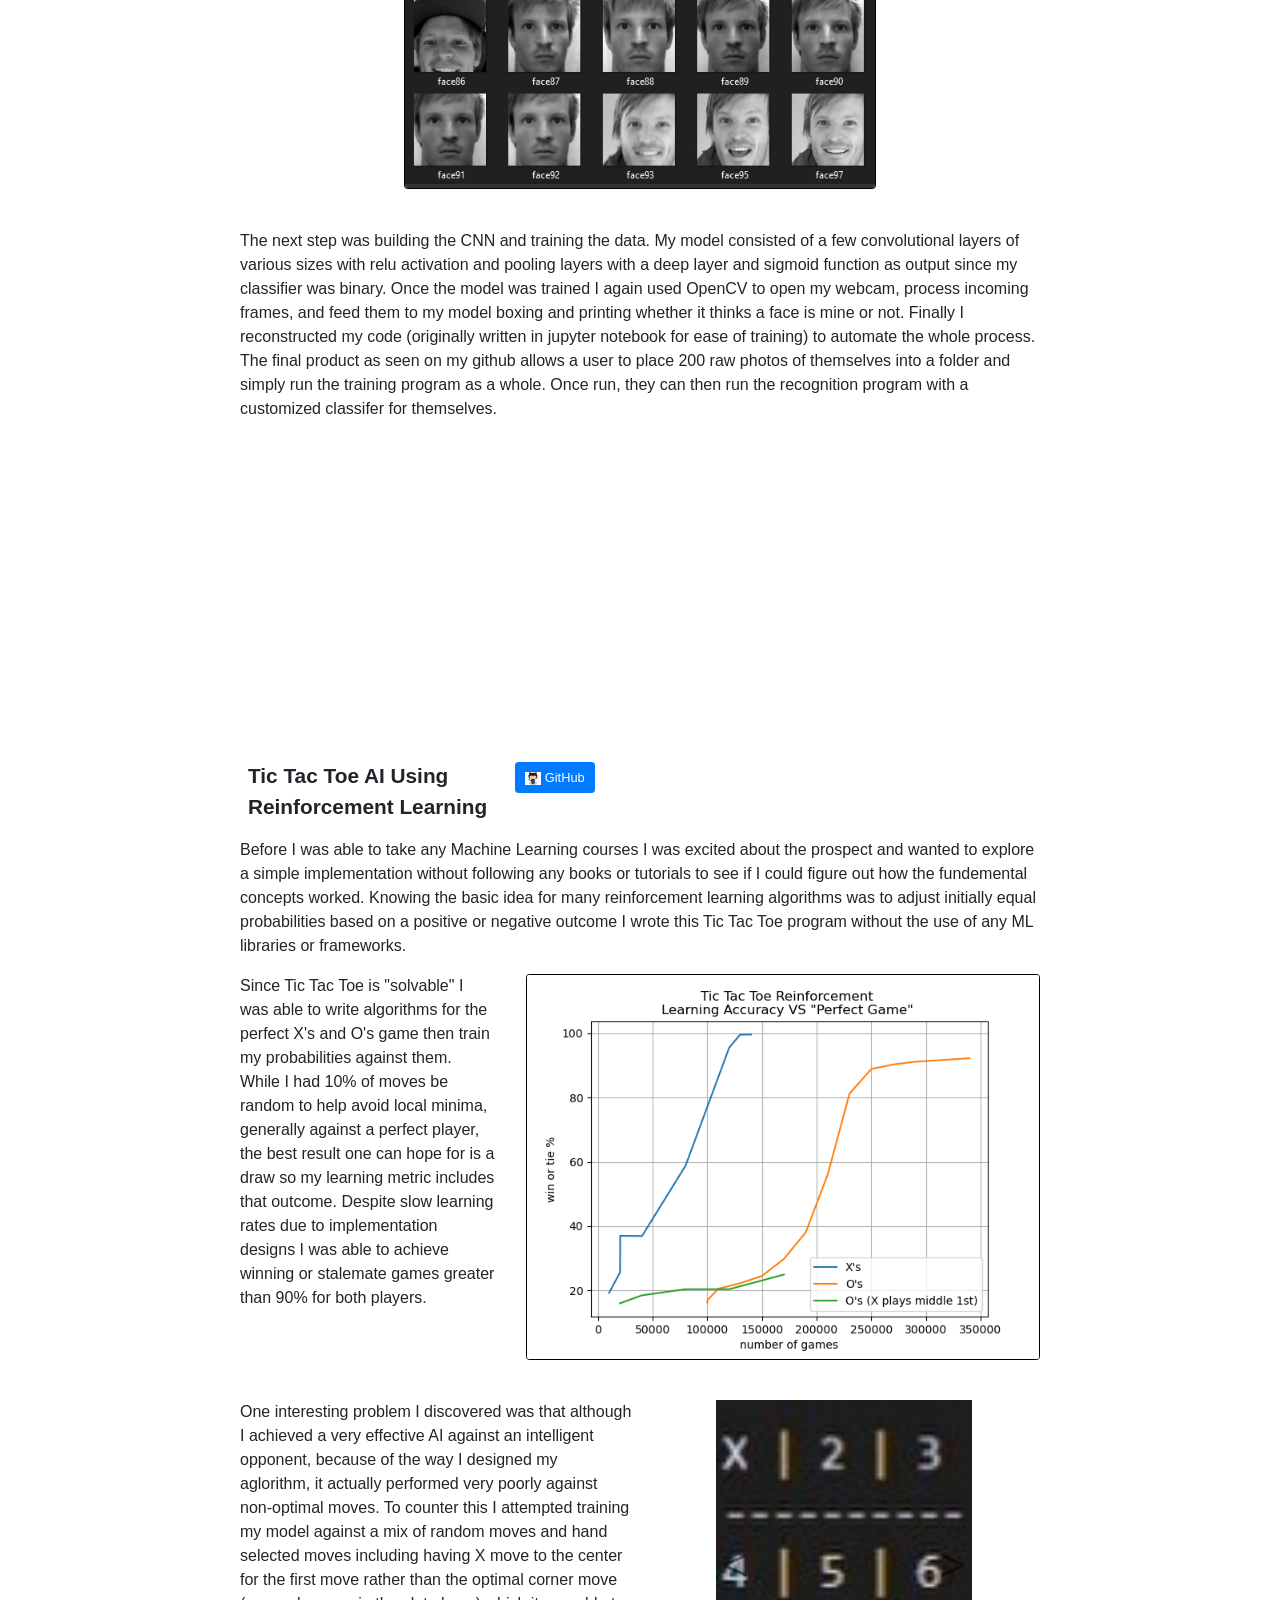
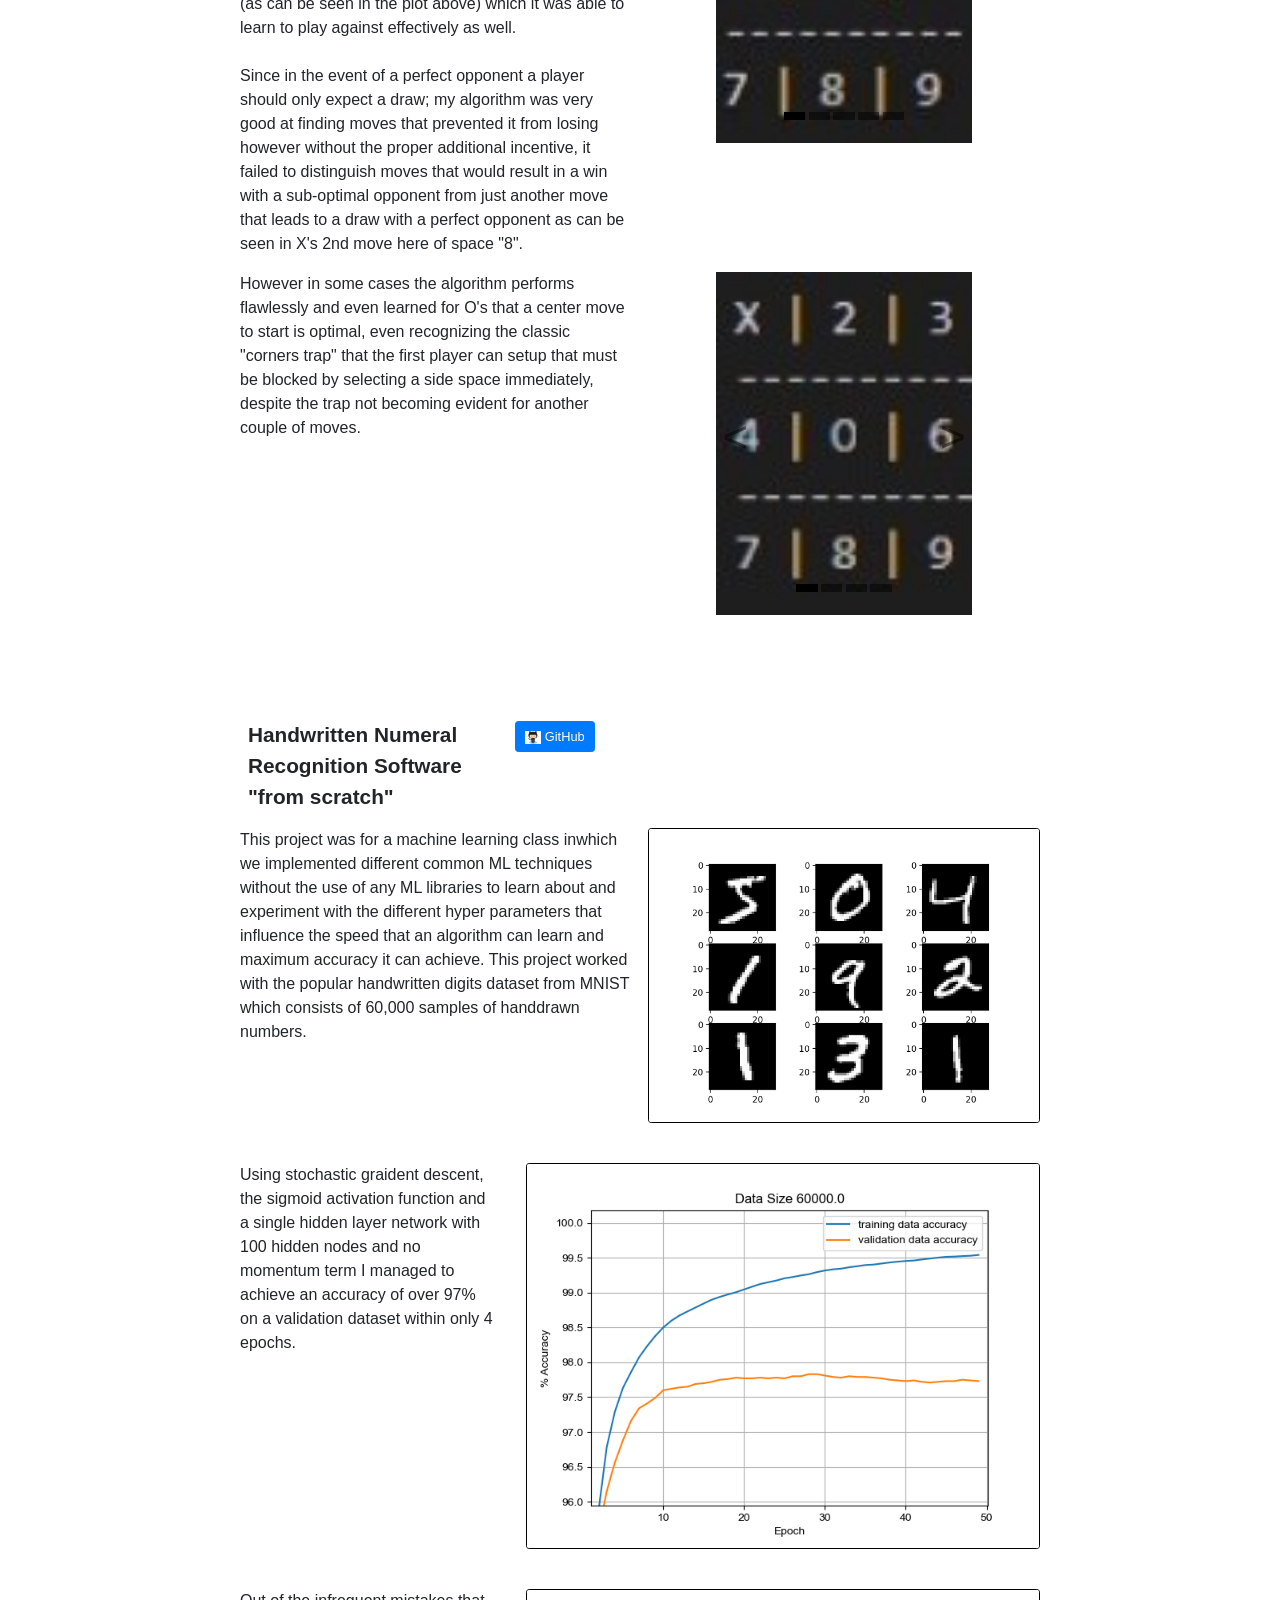
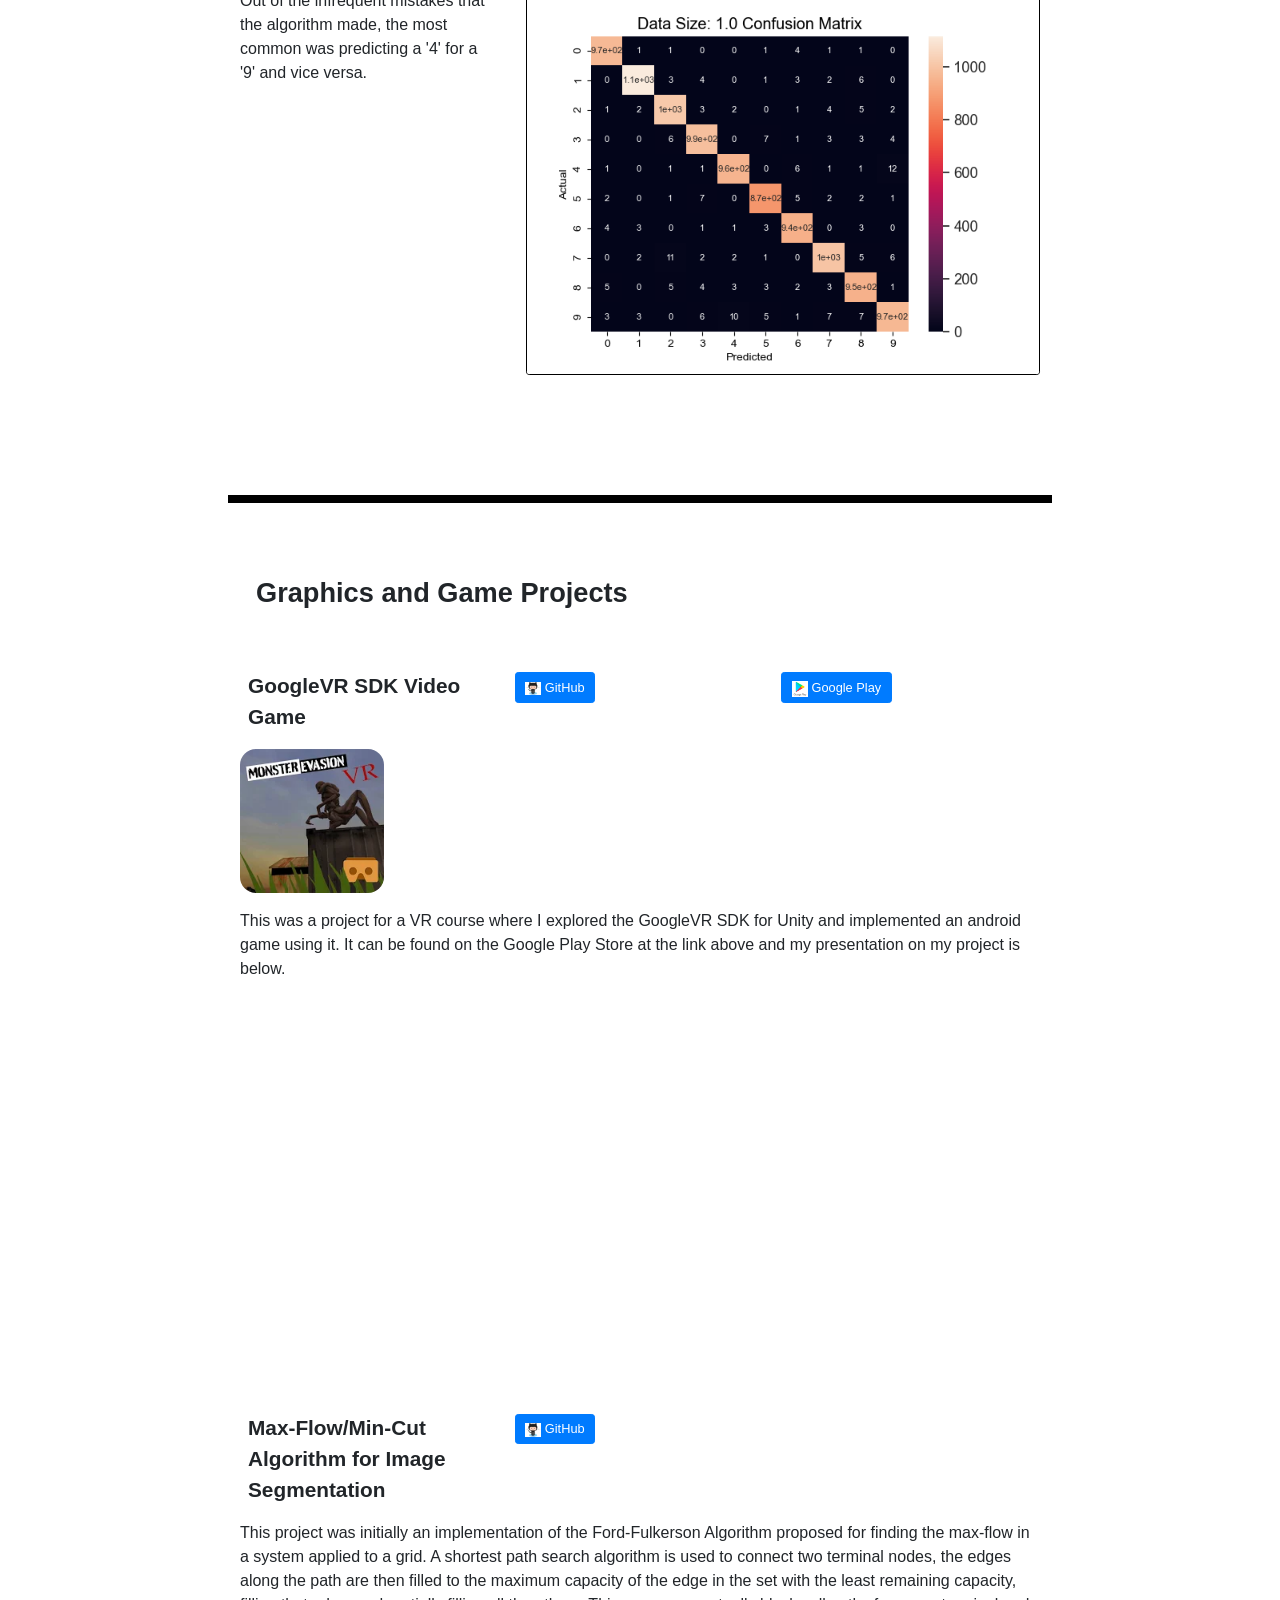
==== commit 0bf148bf: "Update projects.html" ====
--- a/projects.html
+++ b/projects.html
@@ -80,6 +80,11 @@
     <div class="col col-4">
       Agentic Ski Expert
     </div>
+     <div class="col col-2">
+      <a class="btn btn-primary" href="https://github.com/jstrenio/ski_agent" target="_blank">
+        <img src="images/octocat.jpg" width="20" /> GitHub
+      </a>
+    </div>
   </div>
   <div class="row">
     <iframe
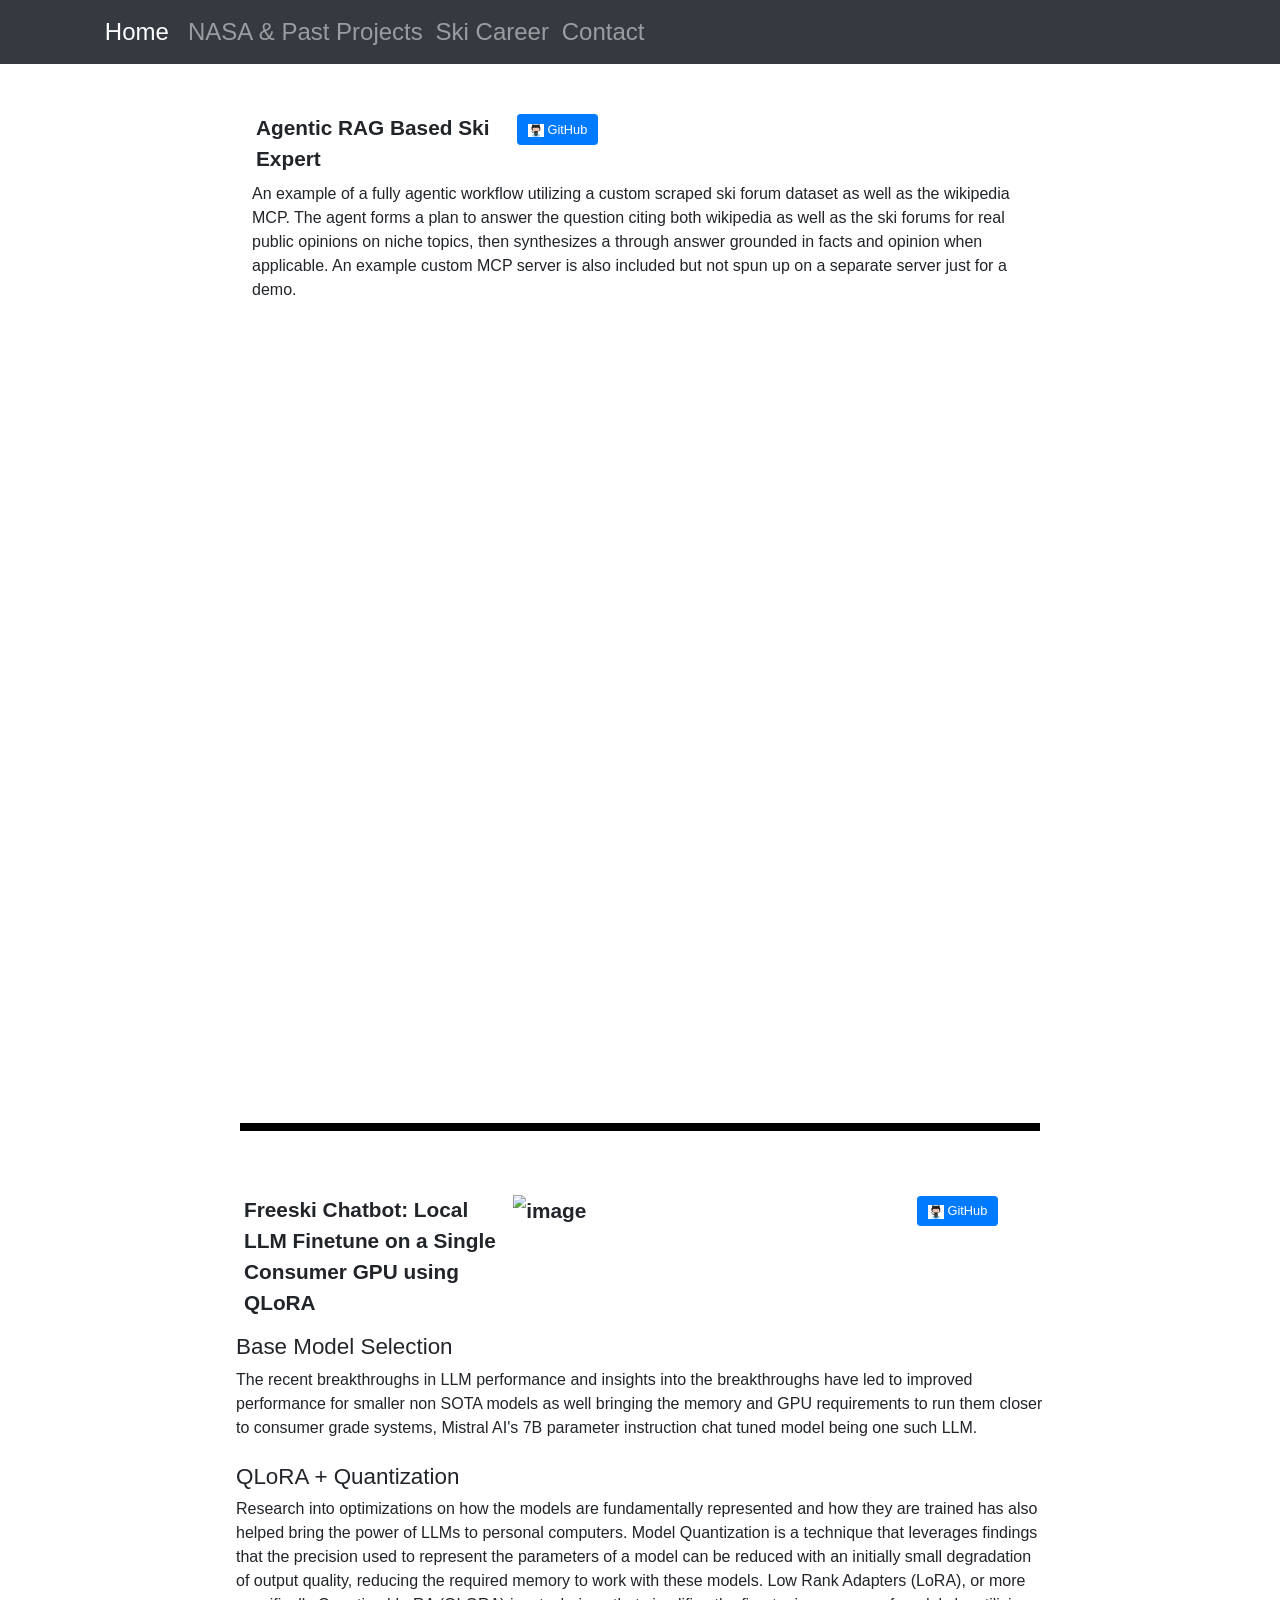
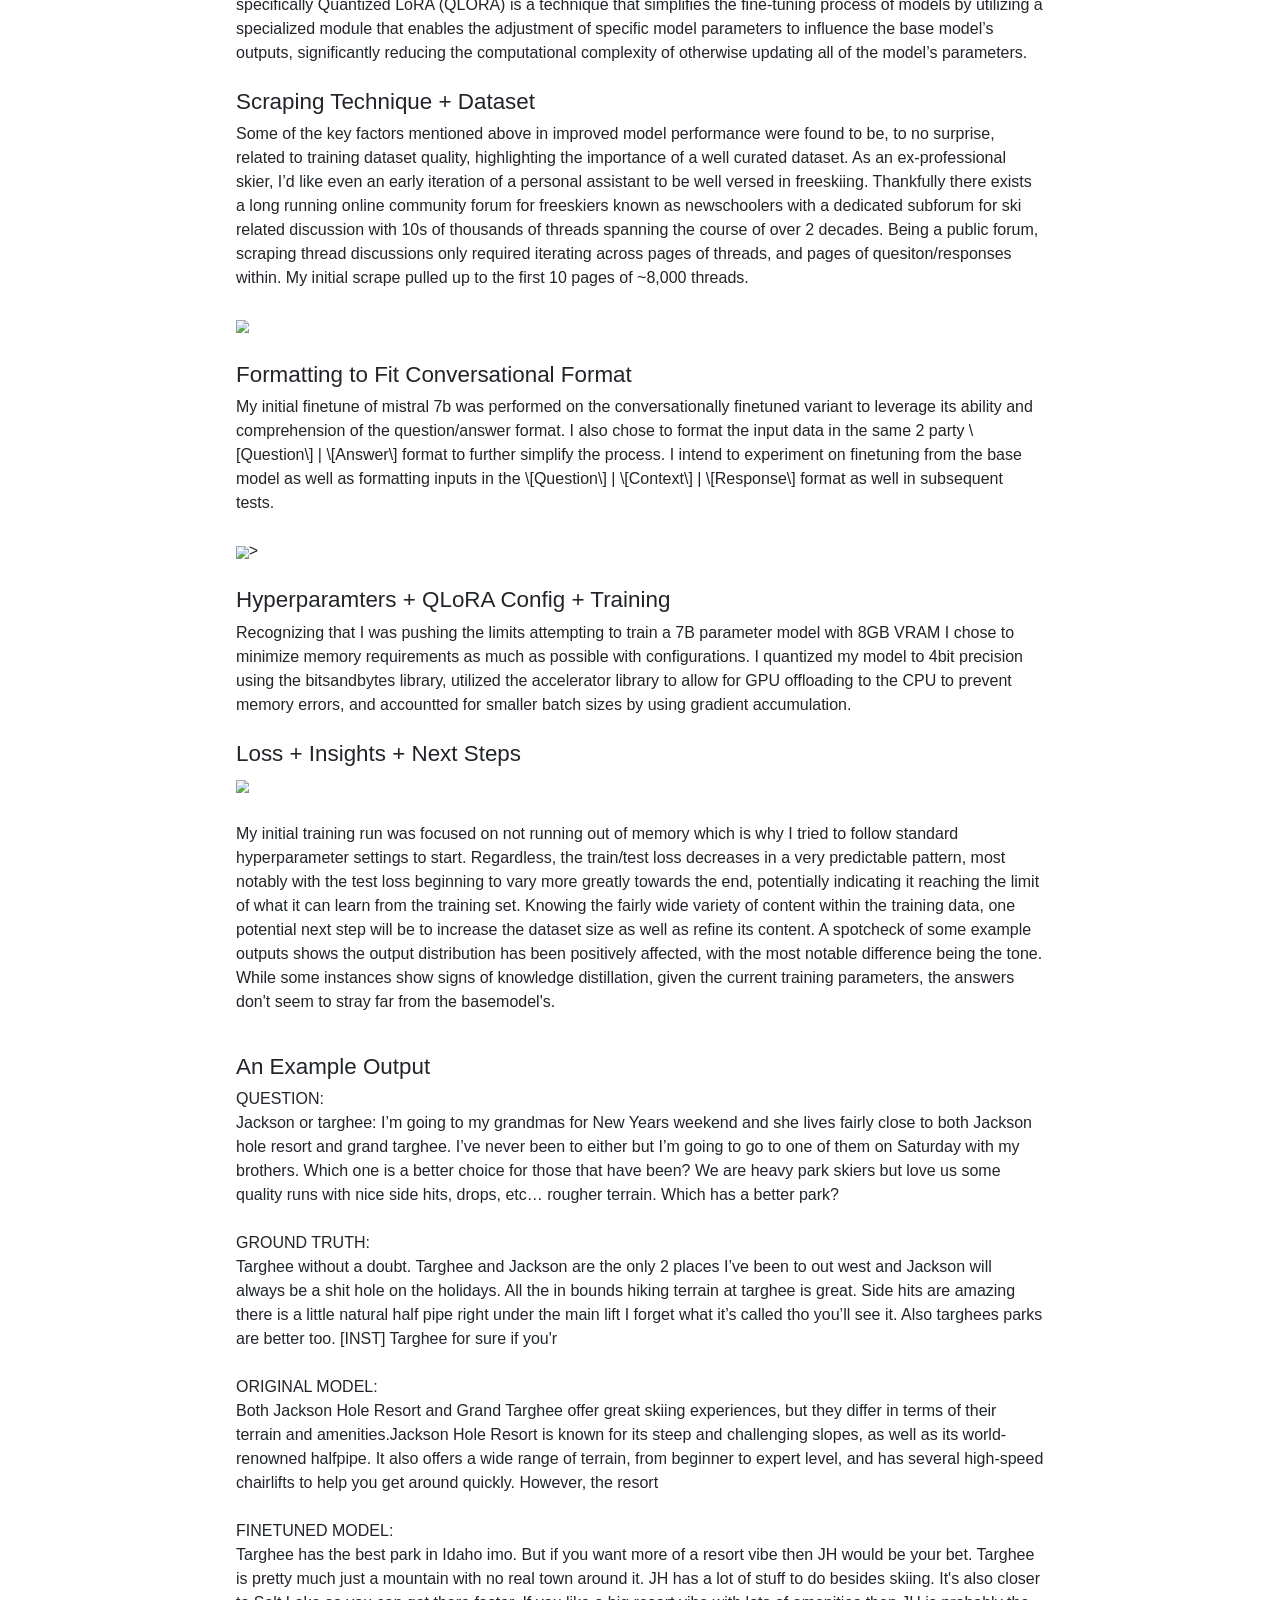
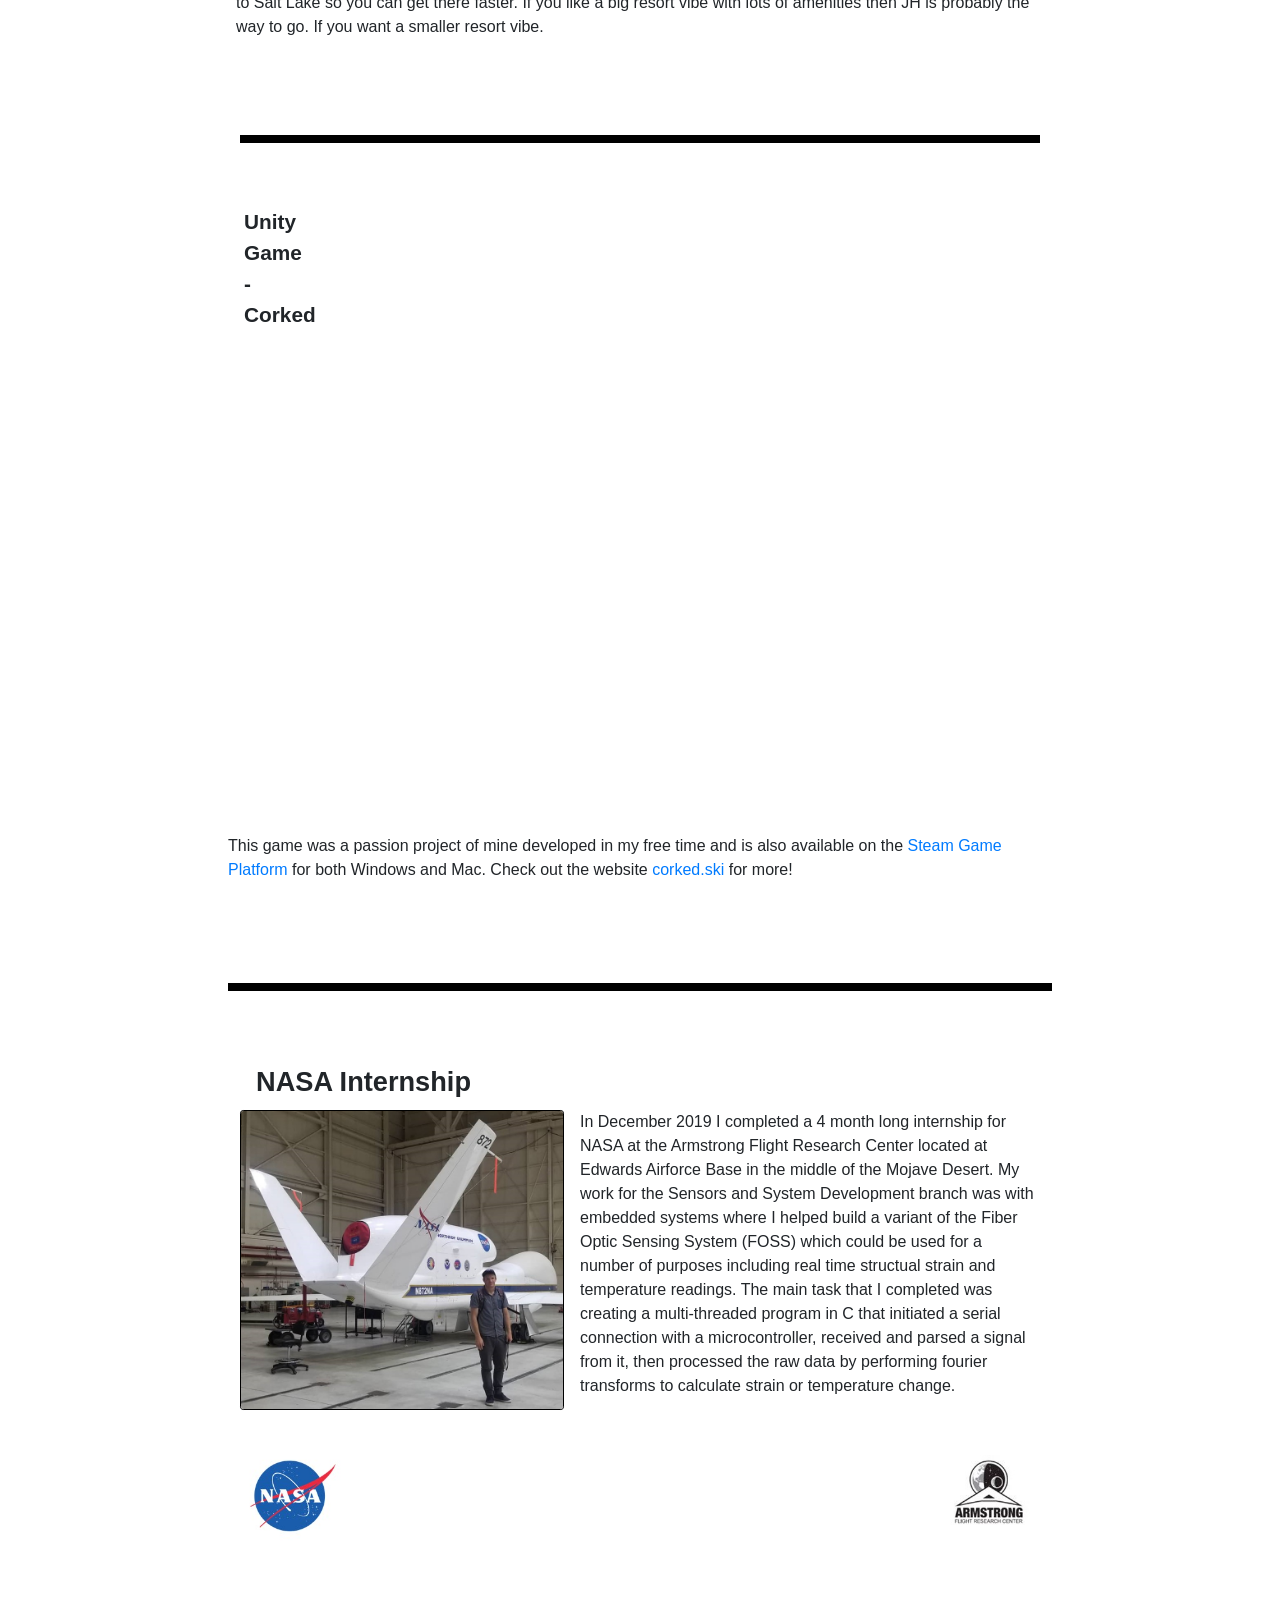
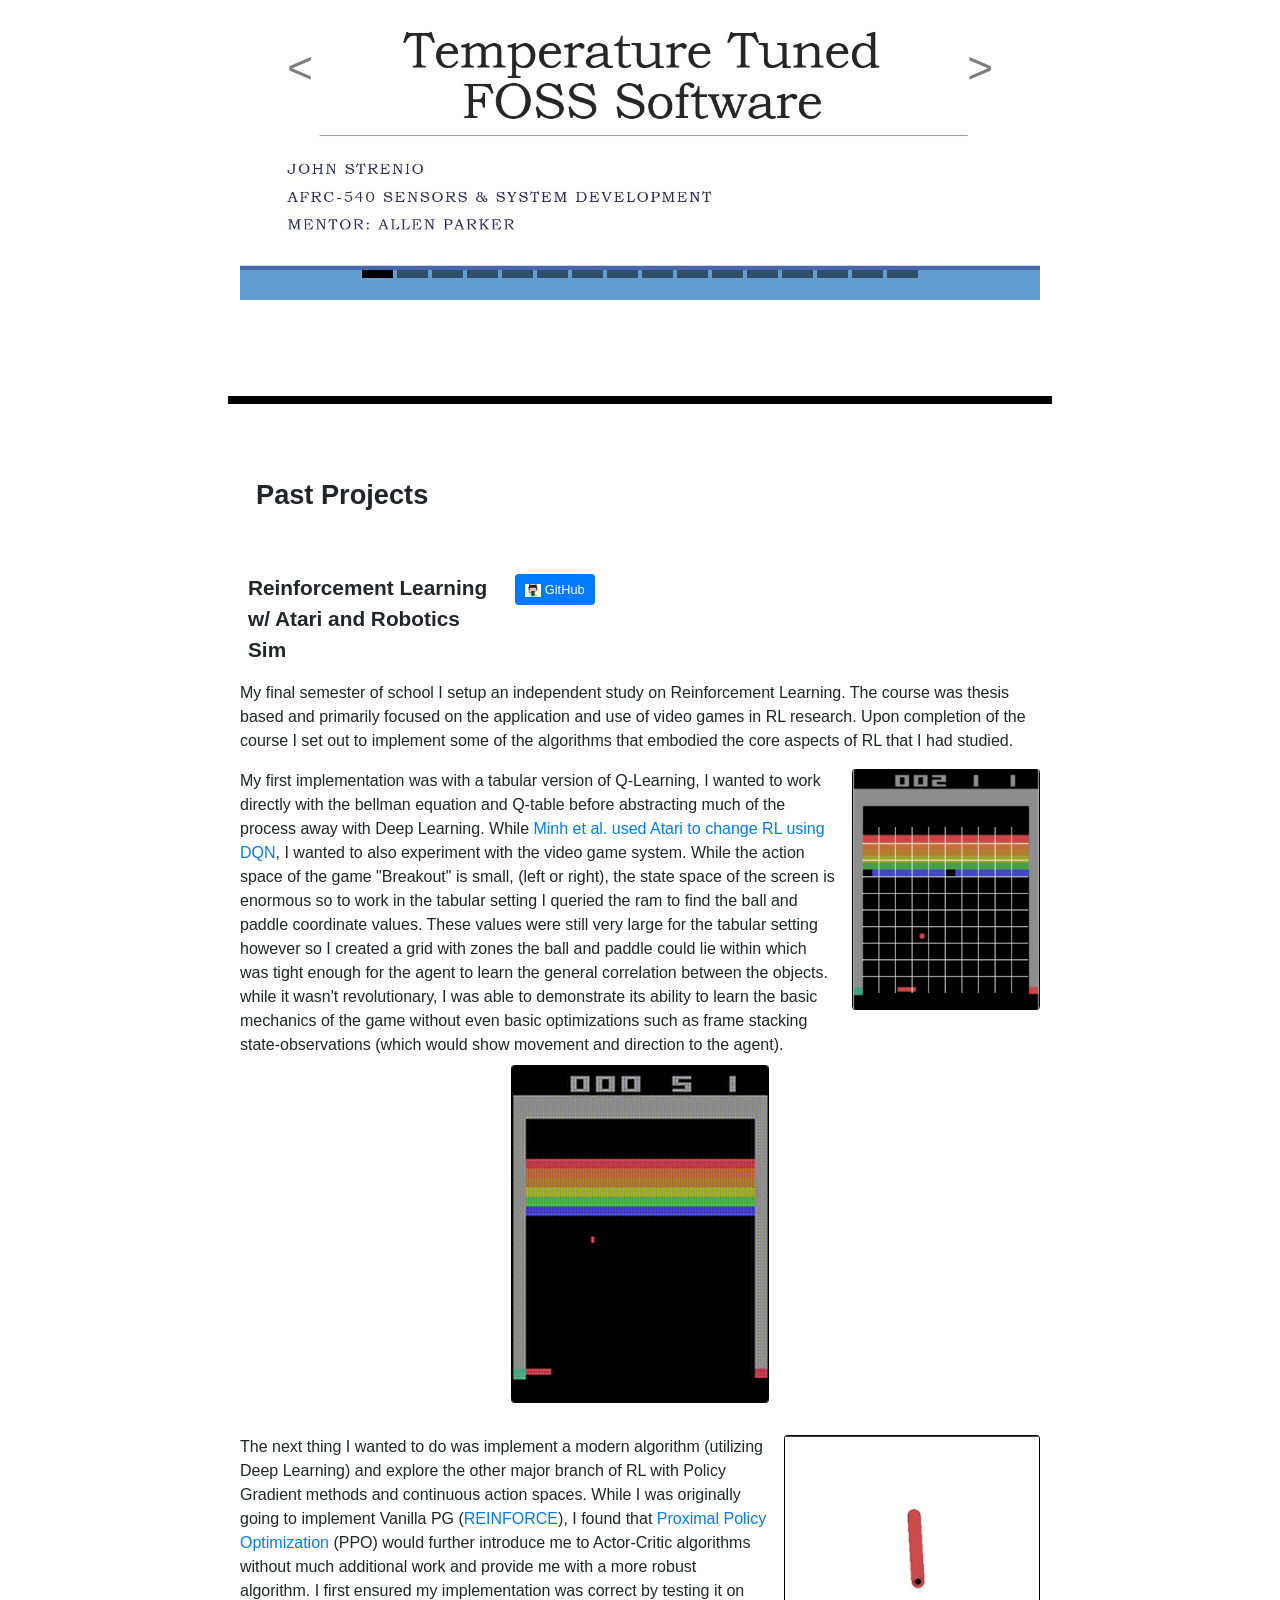
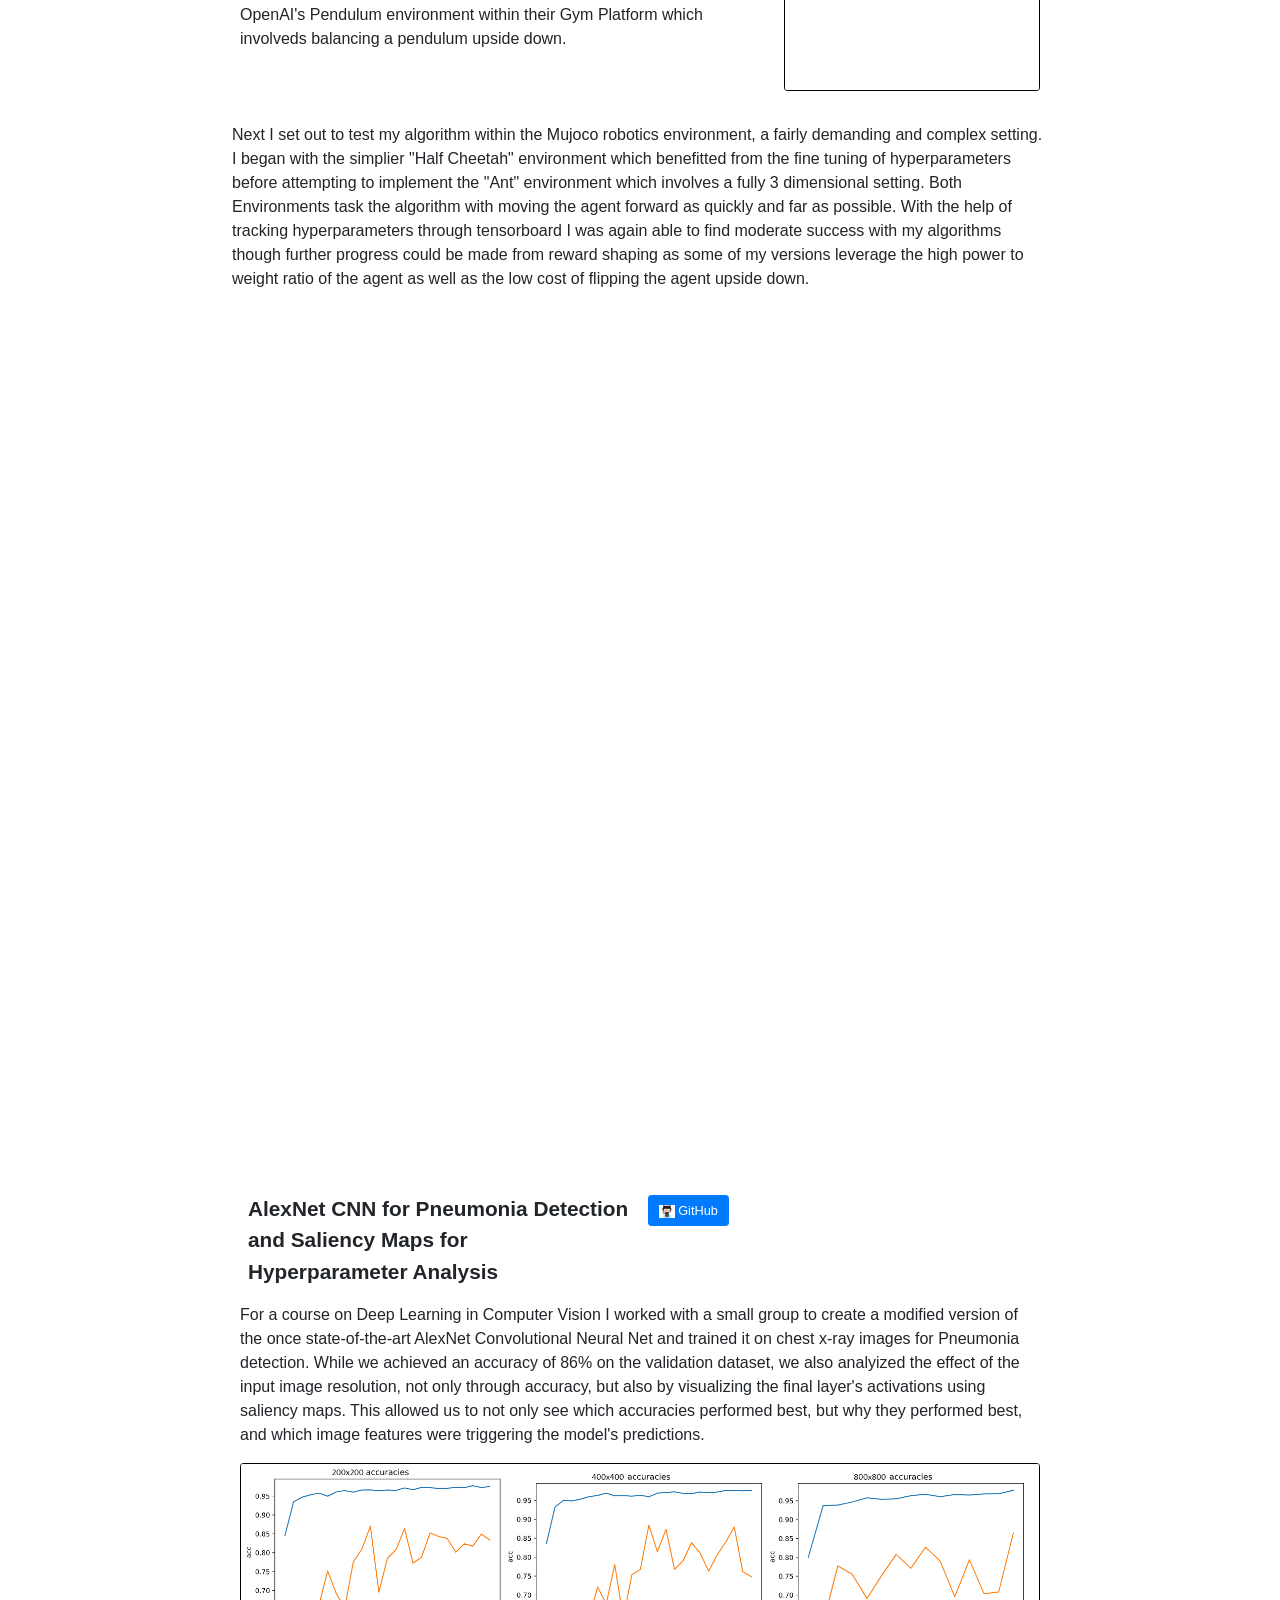
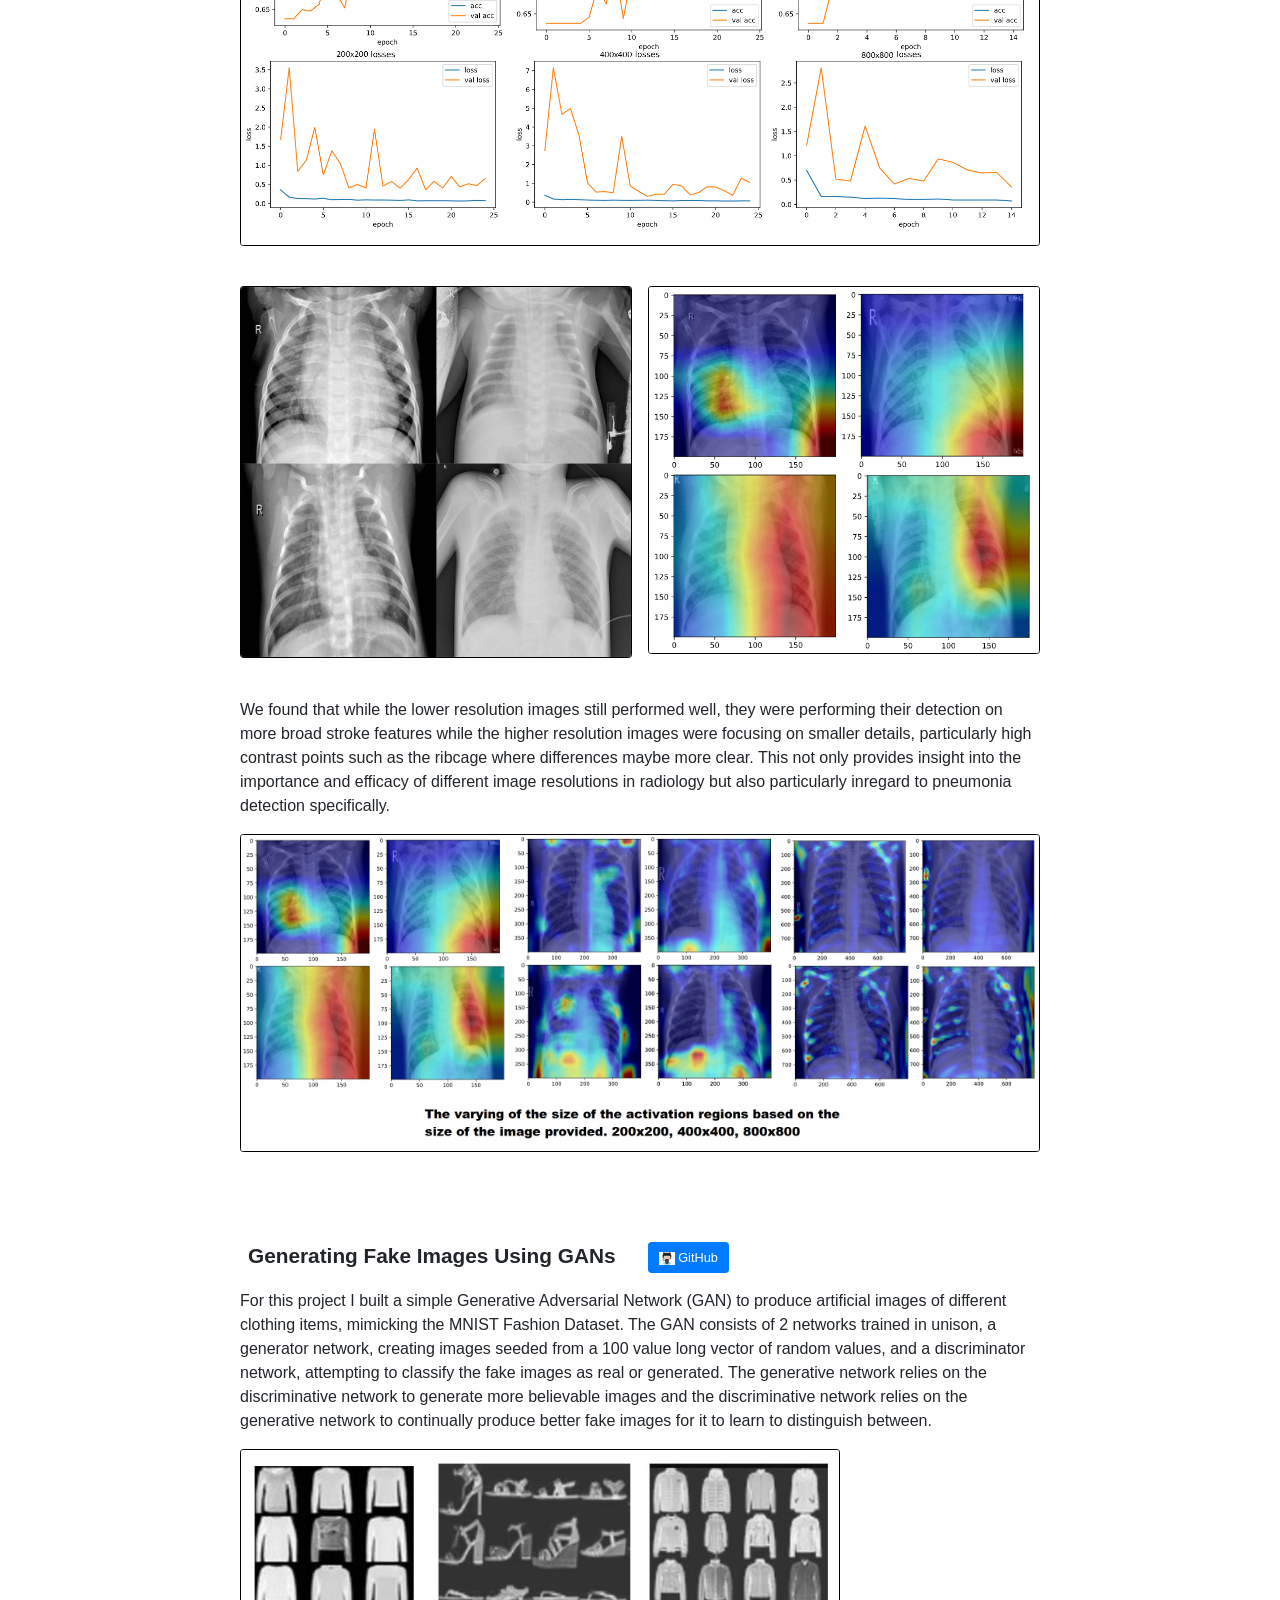
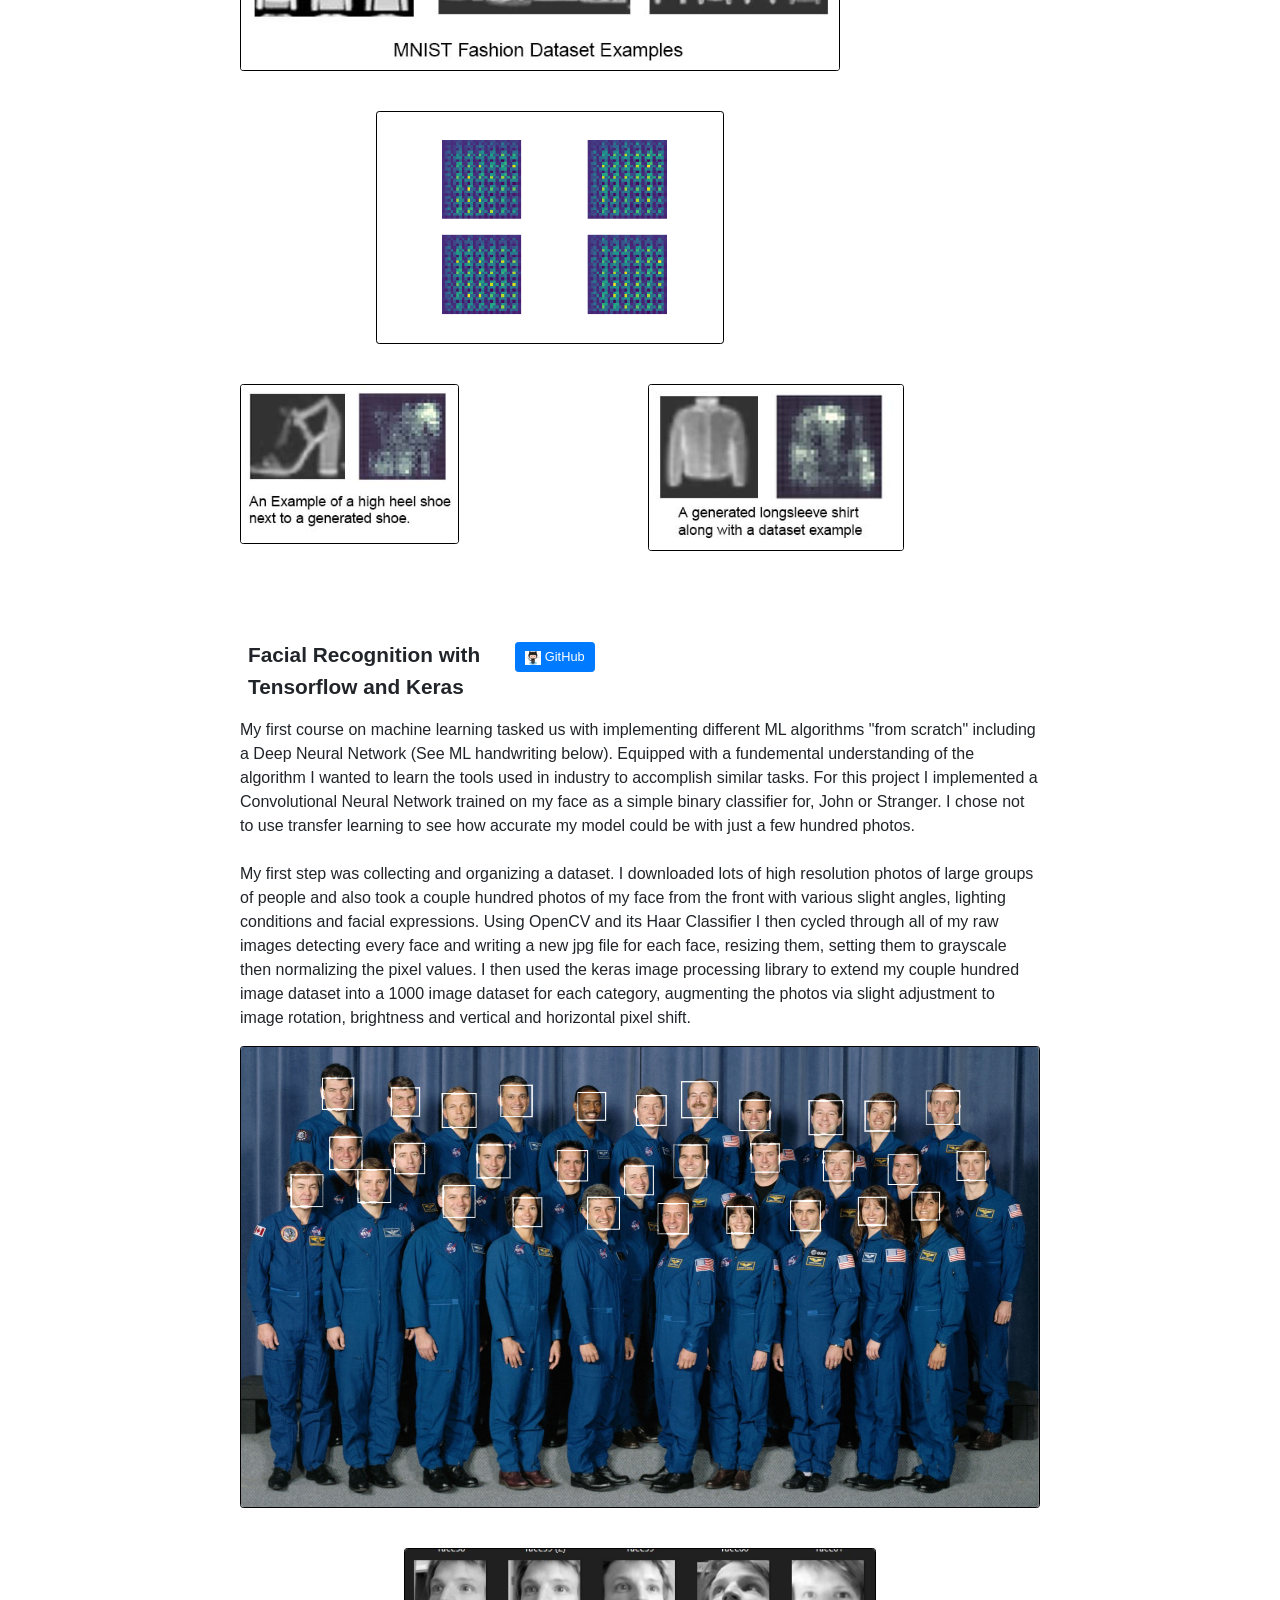
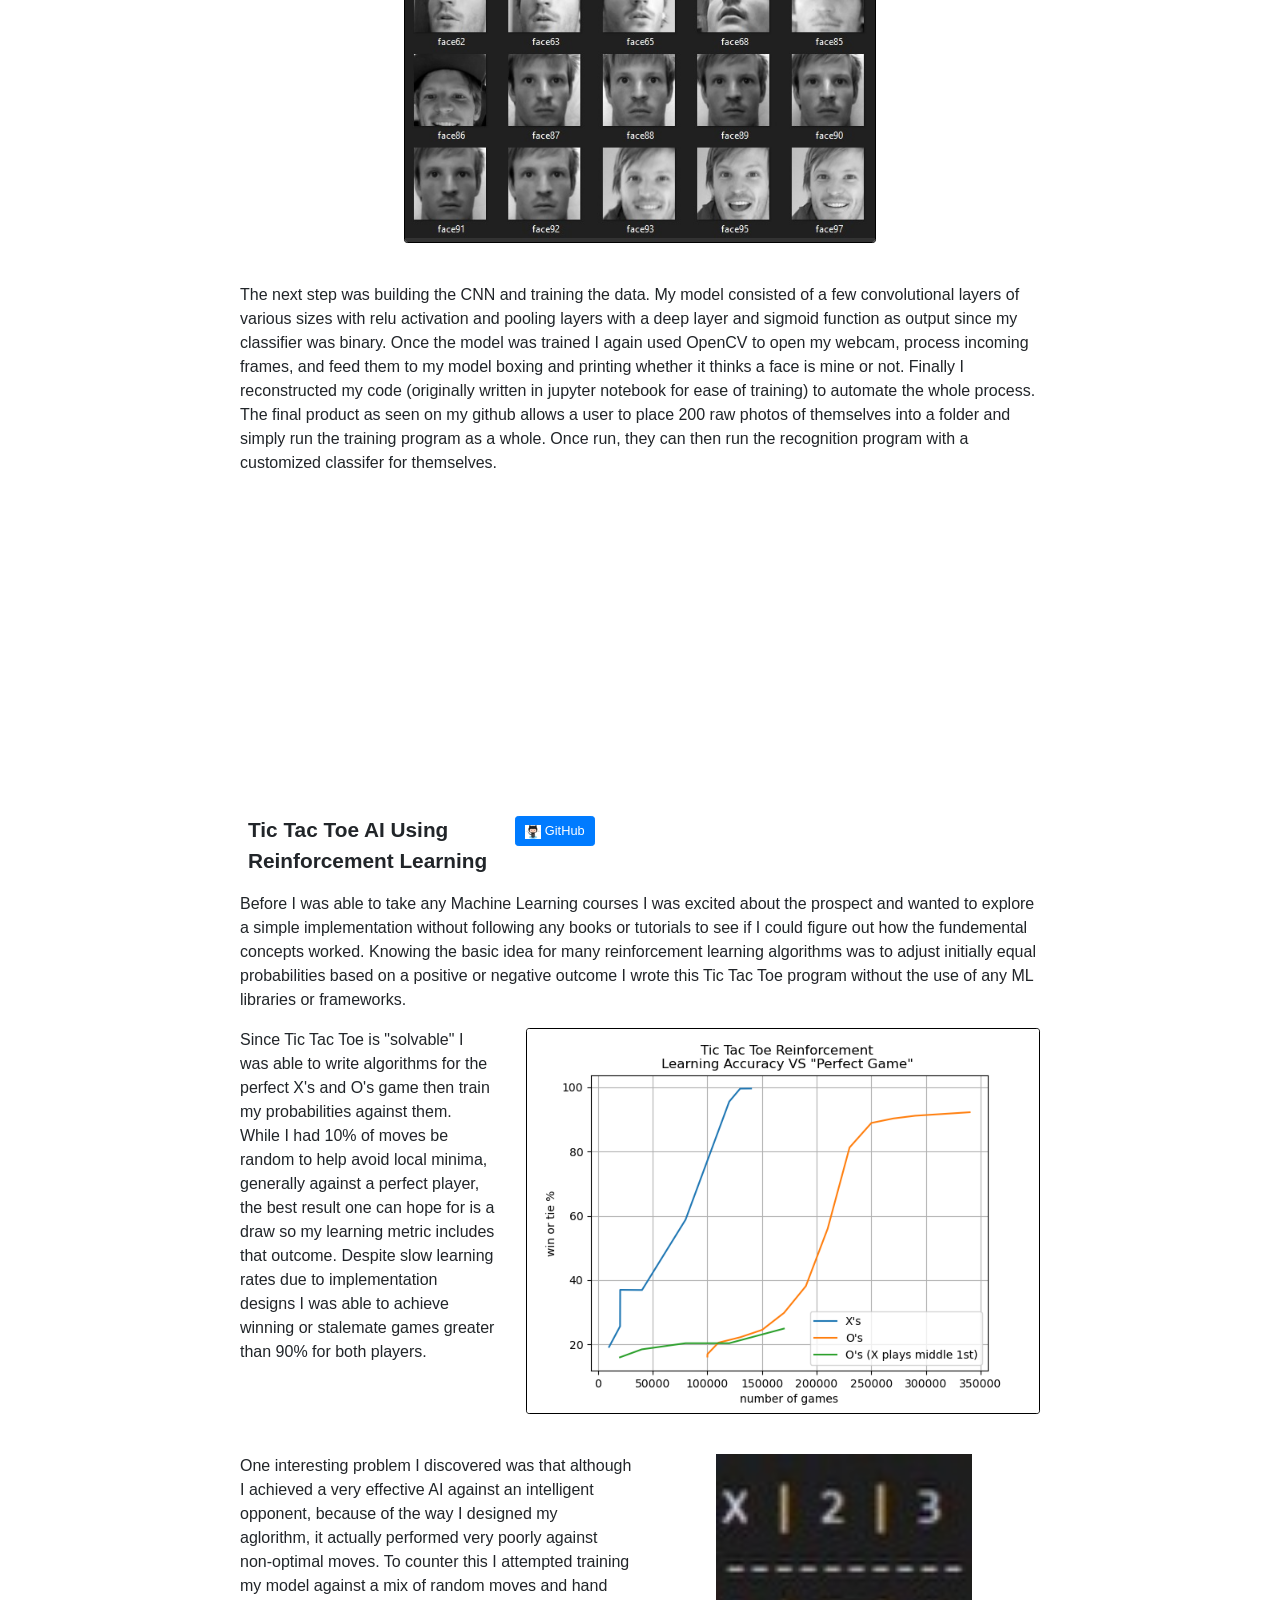
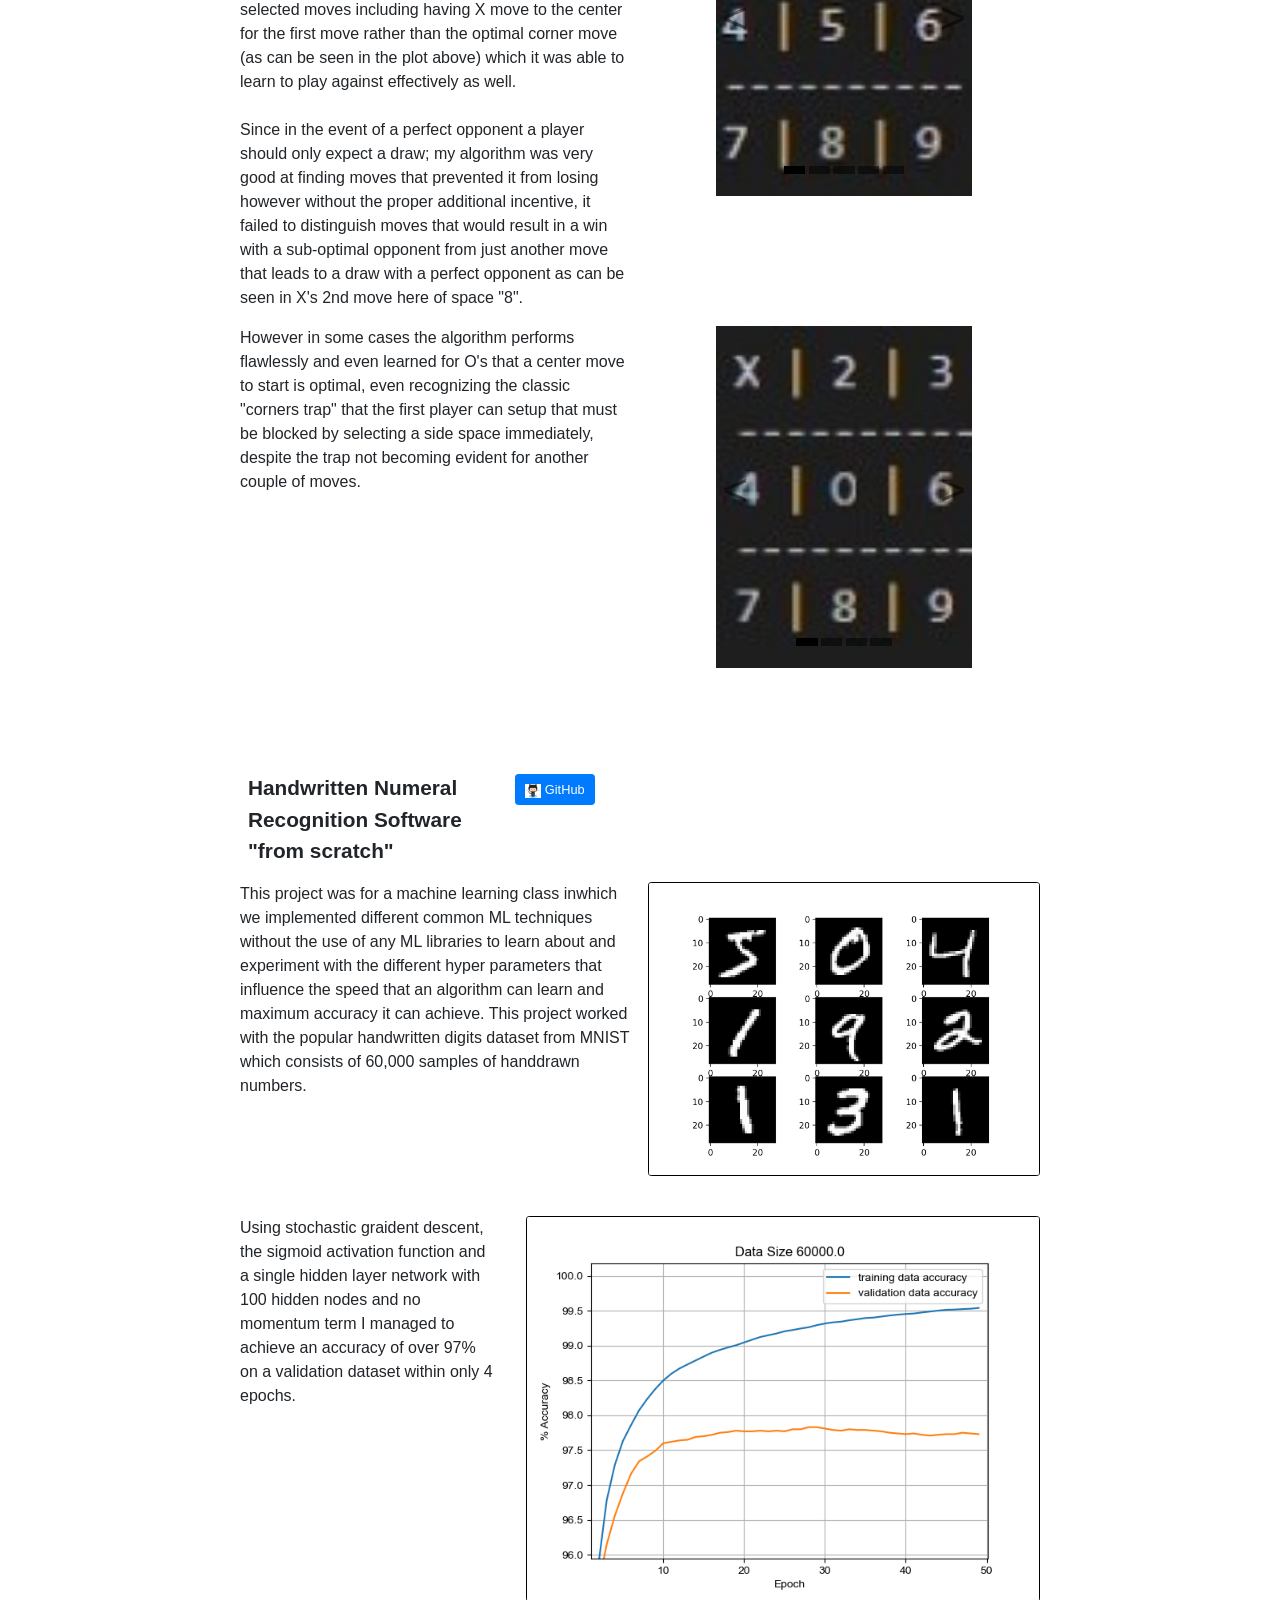
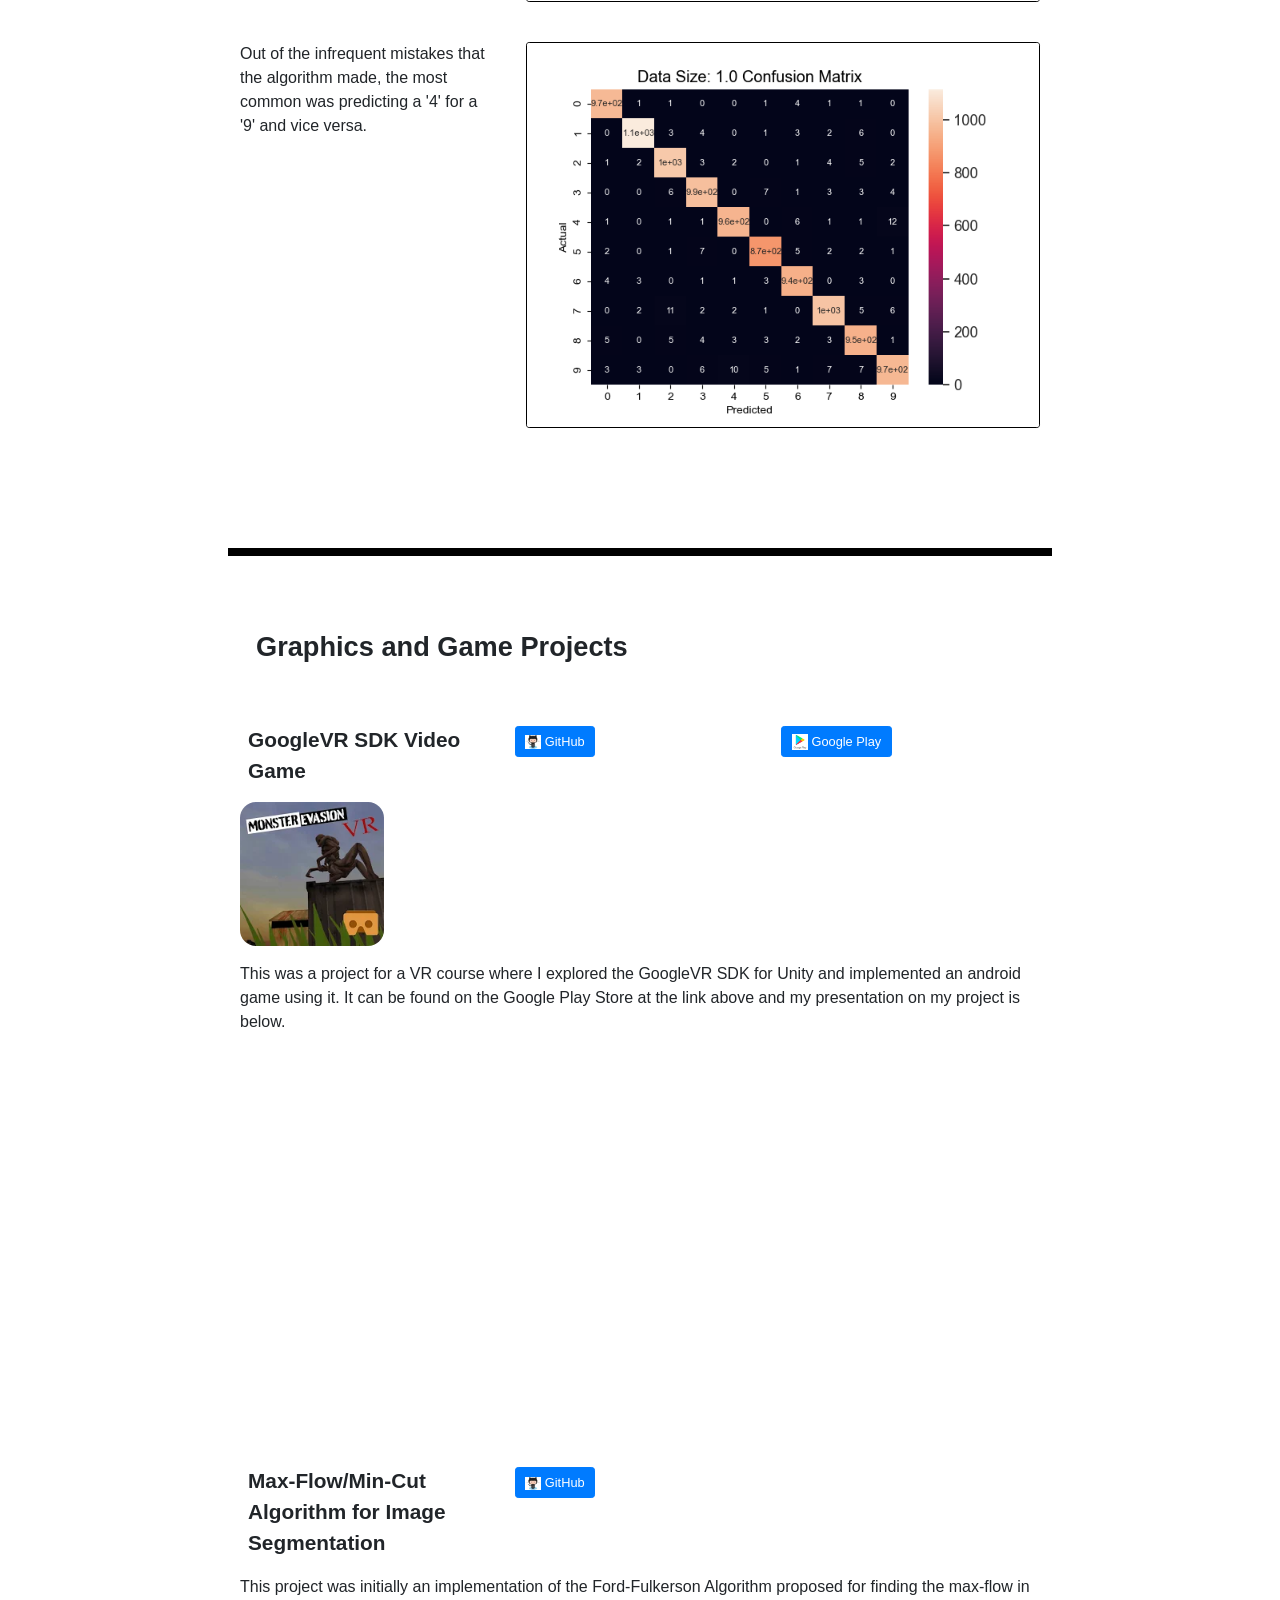
==== commit 1b2315ac: "Update projects.html" ====
--- a/projects.html
+++ b/projects.html
@@ -78,13 +78,20 @@
 
   <div class="row project_header">
     <div class="col col-4">
-      Agentic Ski Expert
+      Agentic RAG Based Ski Expert 
     </div>
      <div class="col col-2">
       <a class="btn btn-primary" href="https://github.com/jstrenio/ski_agent" target="_blank">
         <img src="images/octocat.jpg" width="20" /> GitHub
       </a>
     </div>
+  </div>
+  <div id="content-container">
+      <div id="description">
+        <p>
+          An example of a fully agentic workflow utilizing a custom scraped ski forum dataset as well as the wikipedia MCP. The agent forms a plan to answer the question citing both wikipedia as well as the ski forums for real public opinions on niche topics, then synthesizes a through answer grounded in facts and opinion when applicable. An example custom MCP server is also included but not spun up on a separate server just for a demo.
+        </p>
+      </div>
   </div>
   <div class="row">
     <iframe
@@ -93,14 +100,6 @@
     height="900"
     style="border:none;border-radius:12px;"
 ></iframe>
-
-    <div id="content-container">
-      <div id="description">
-        <p>
-          An example of a fully agentic workflow utilizing a custom scraped ski forum dataset as well as the wikipedia MCP. The agent forms a plan to answer the question citing both wikipedia as well as the ski forums for real public opinions on niche topics, then synthesizes a through answer grounded in facts and opinion when applicable. An example custom MCP server is also included but not spun up on a separate server just for a demo.
-        </p>
-      </div>
-  </div>
   
   <div class="row">
     <div class="col col-1"></div>
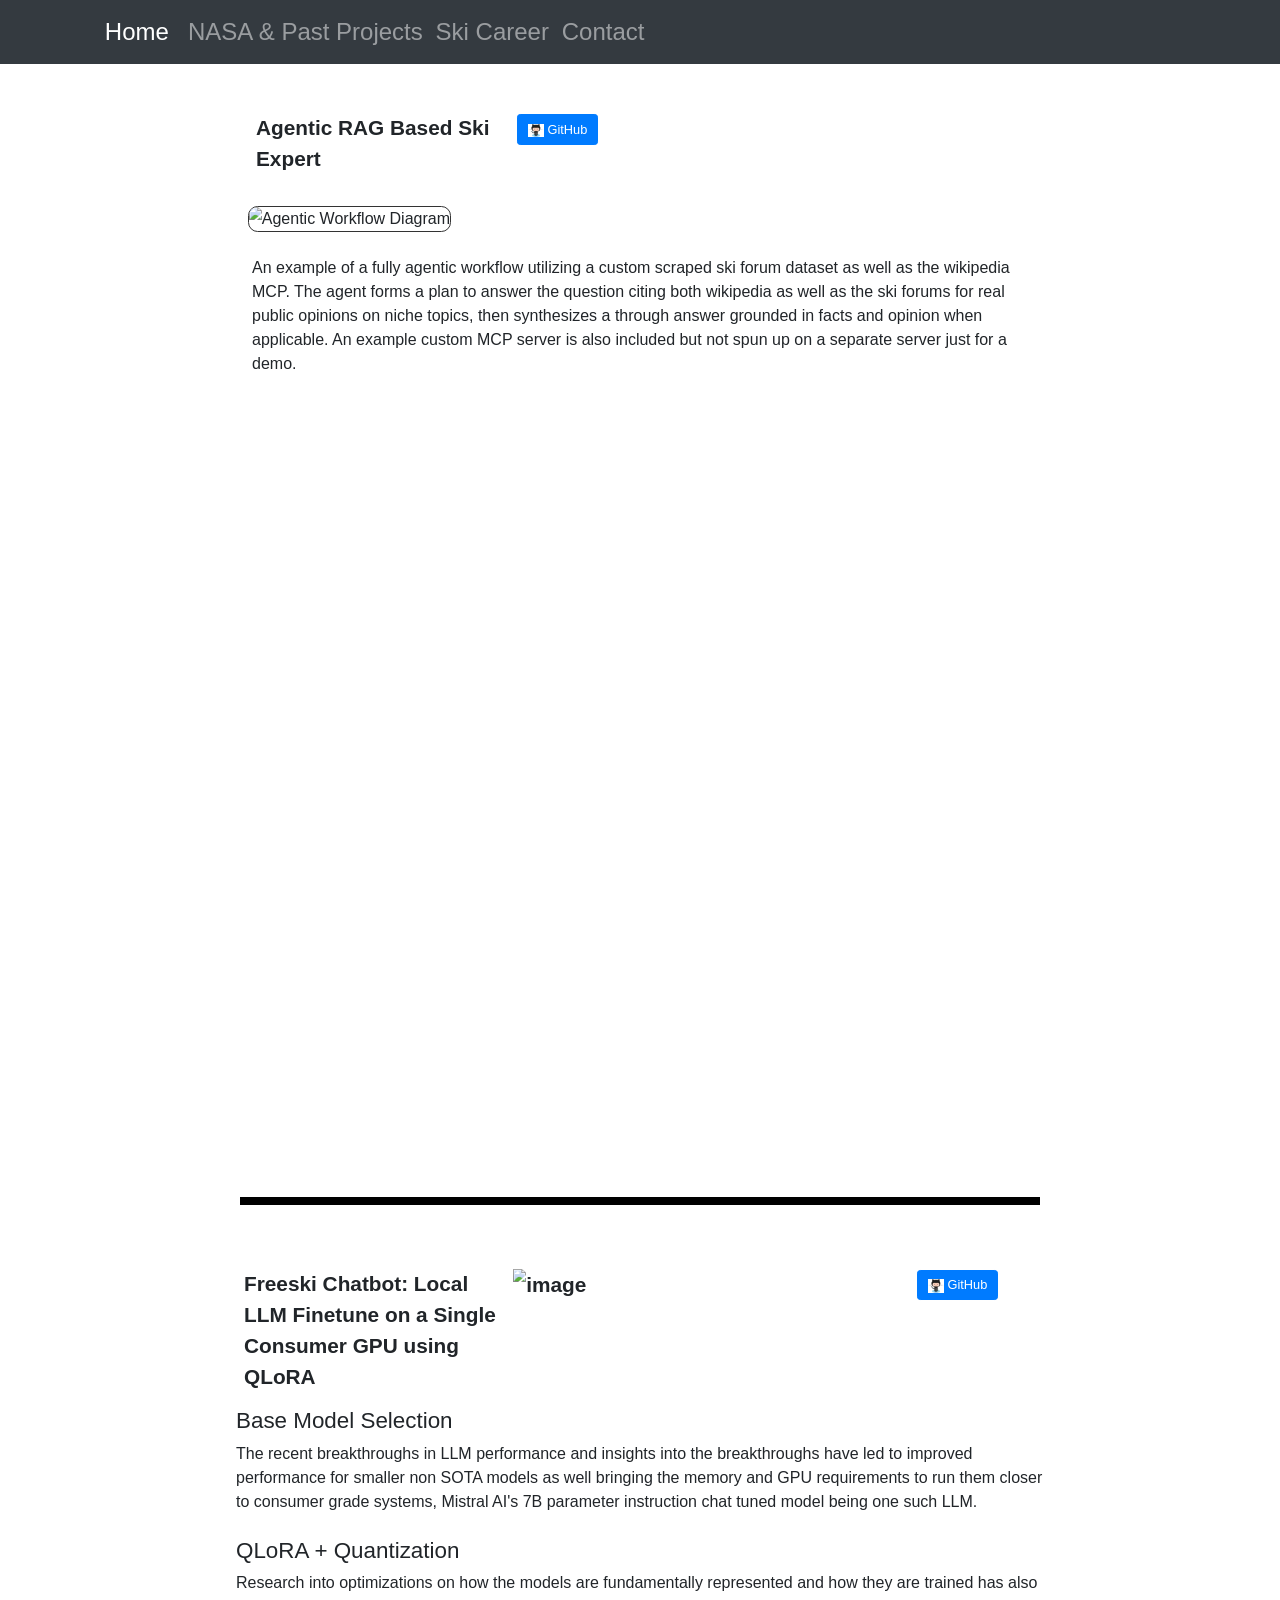
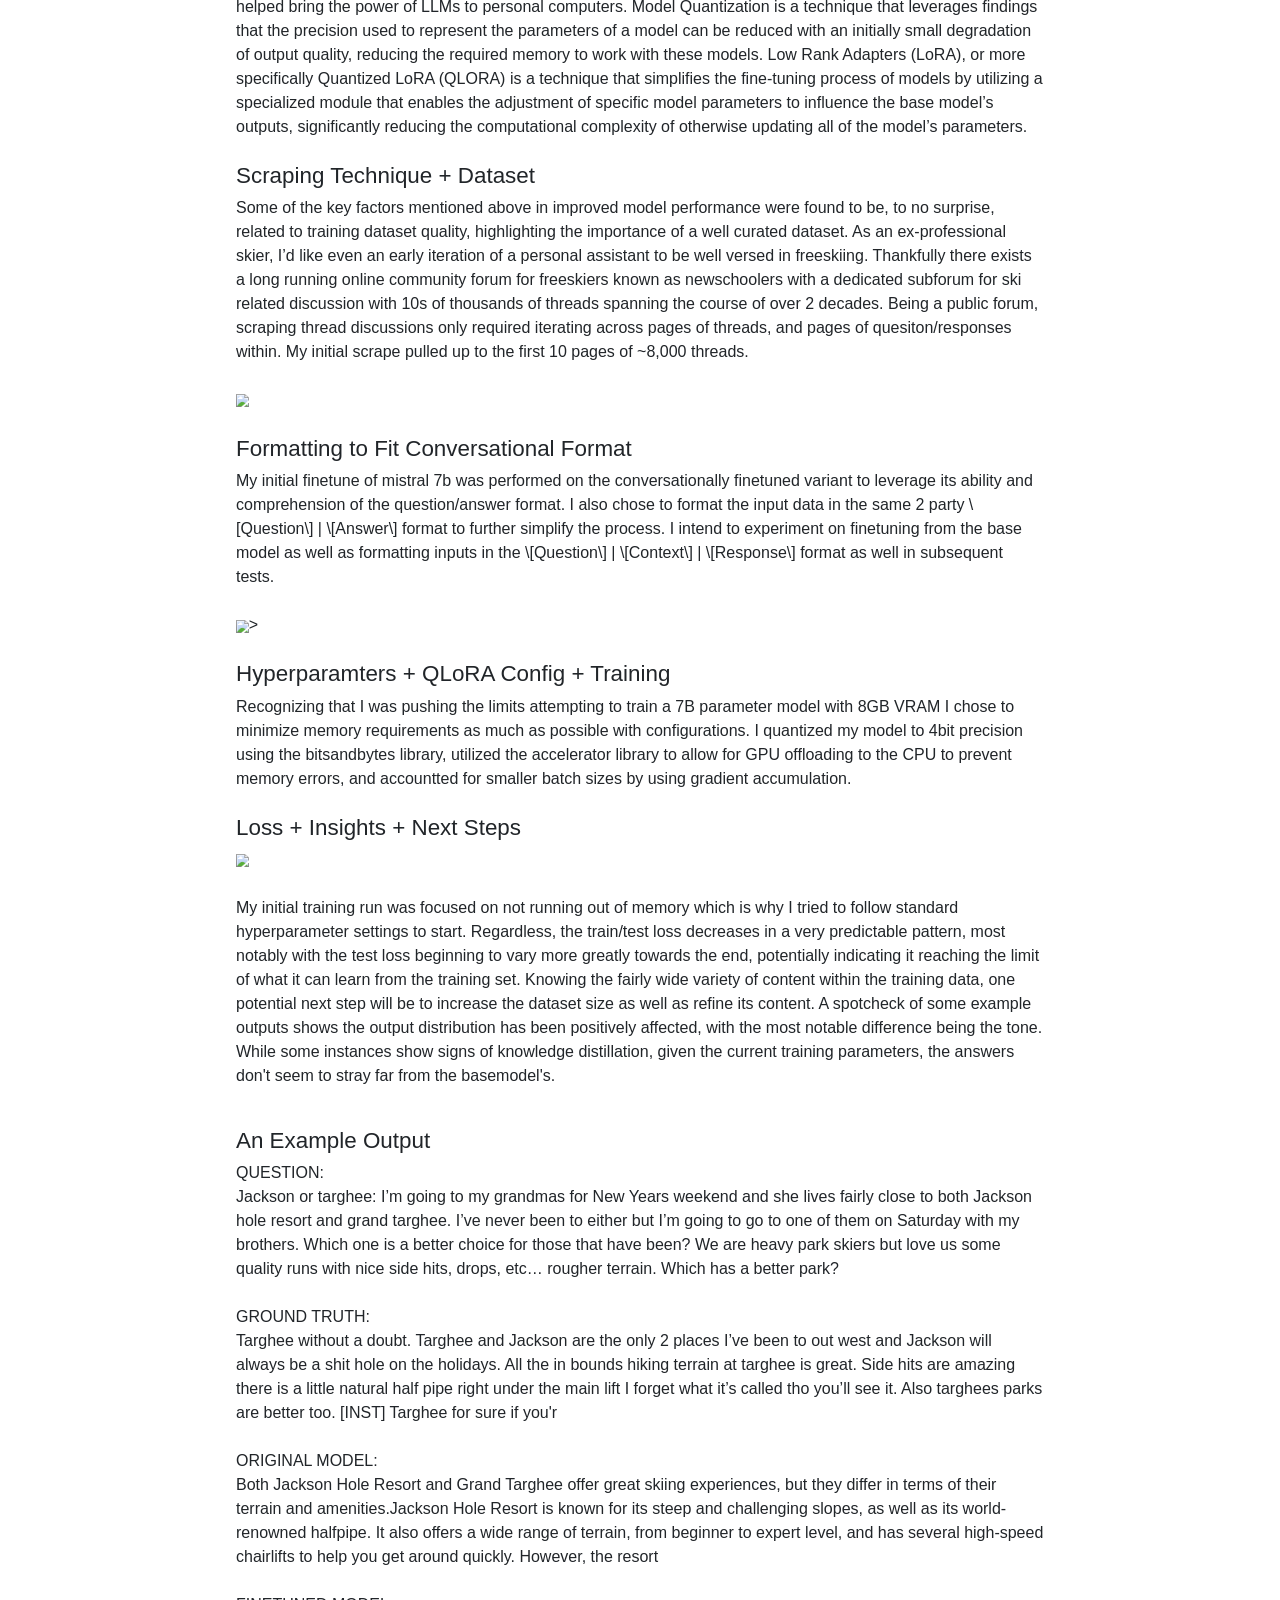
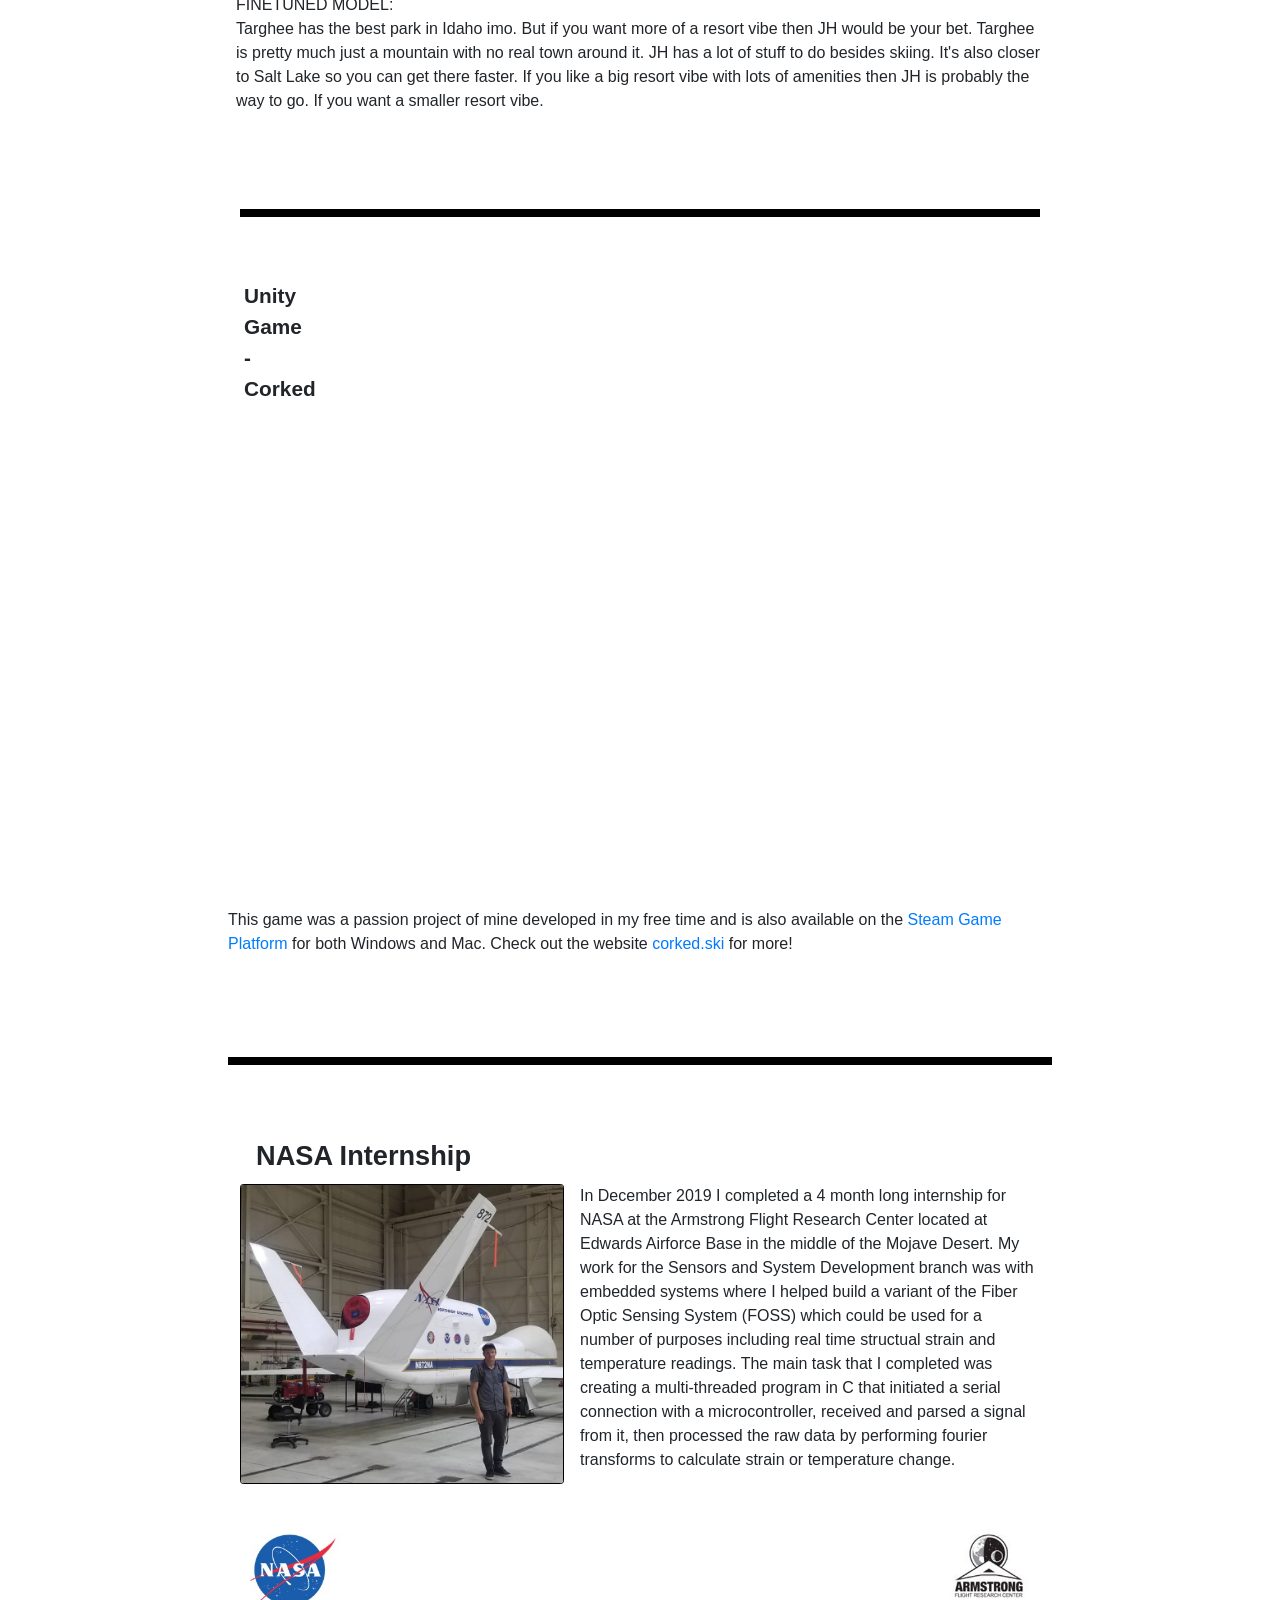
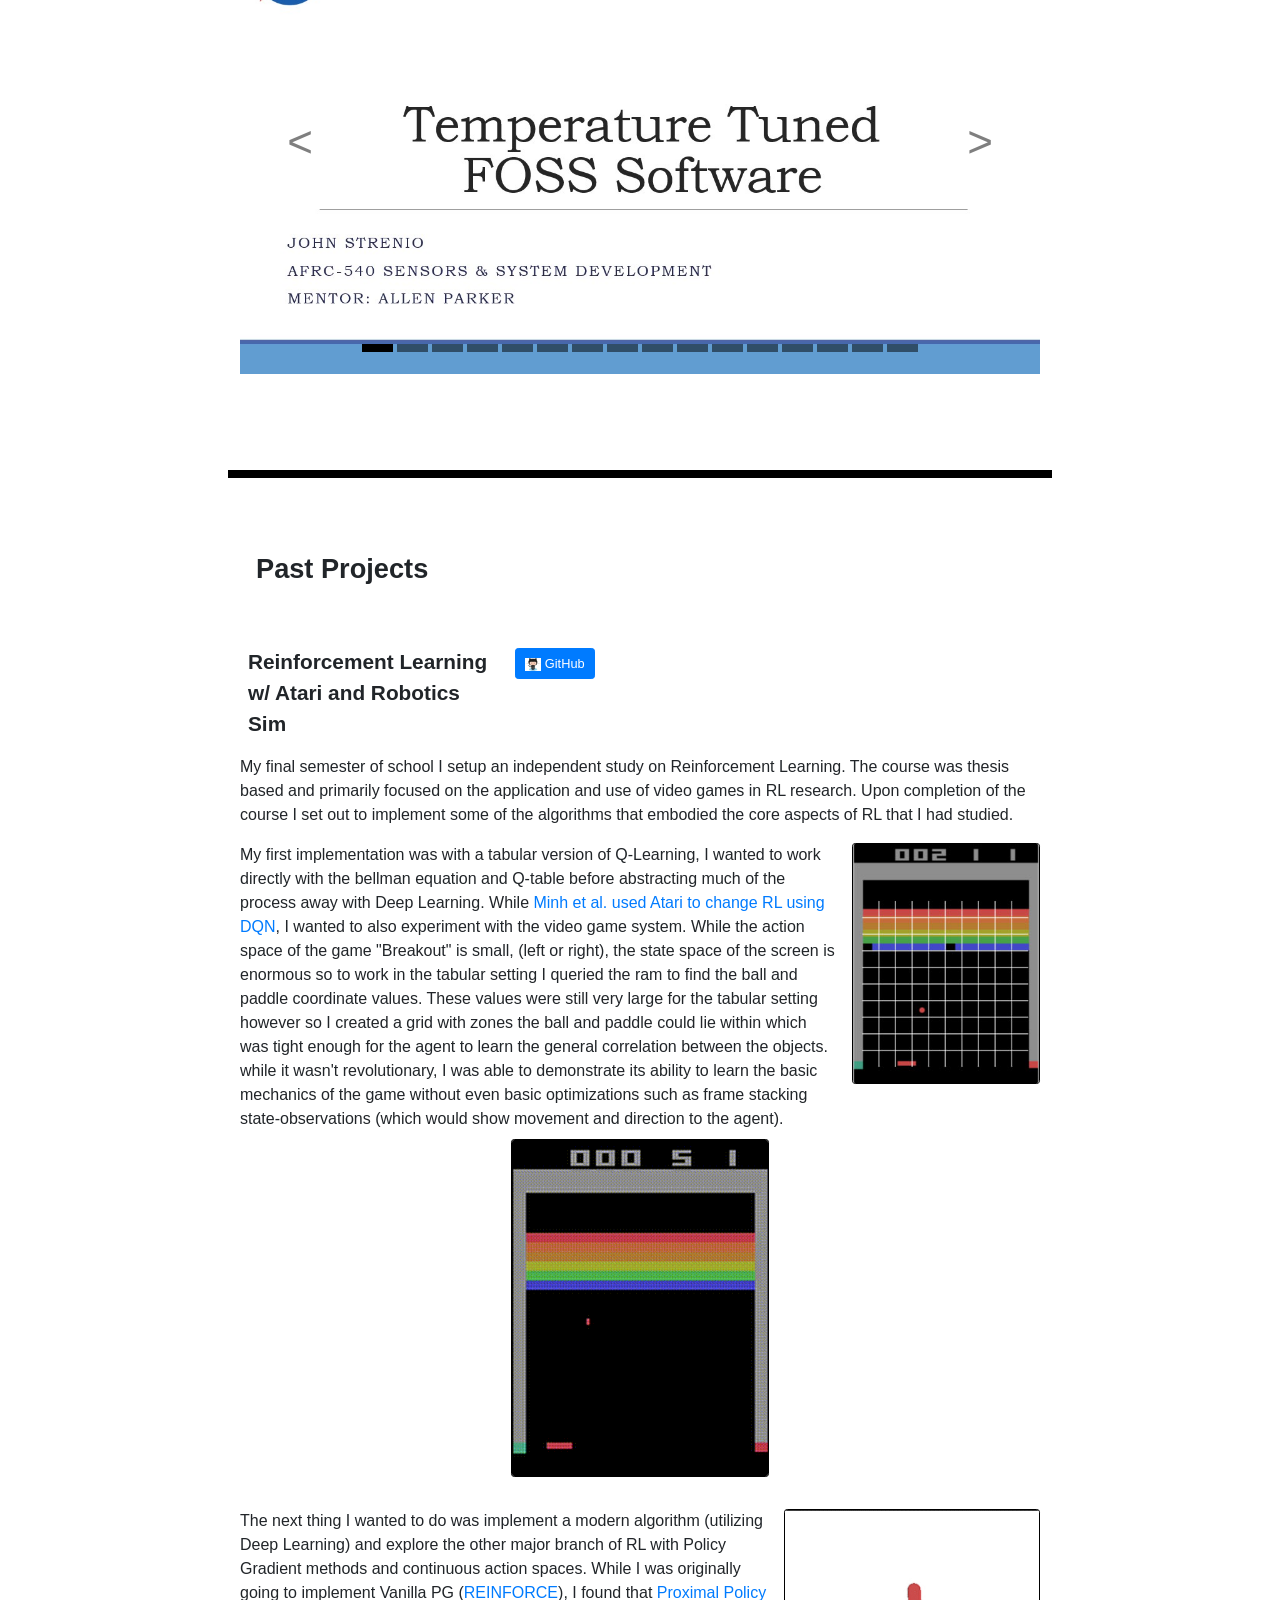
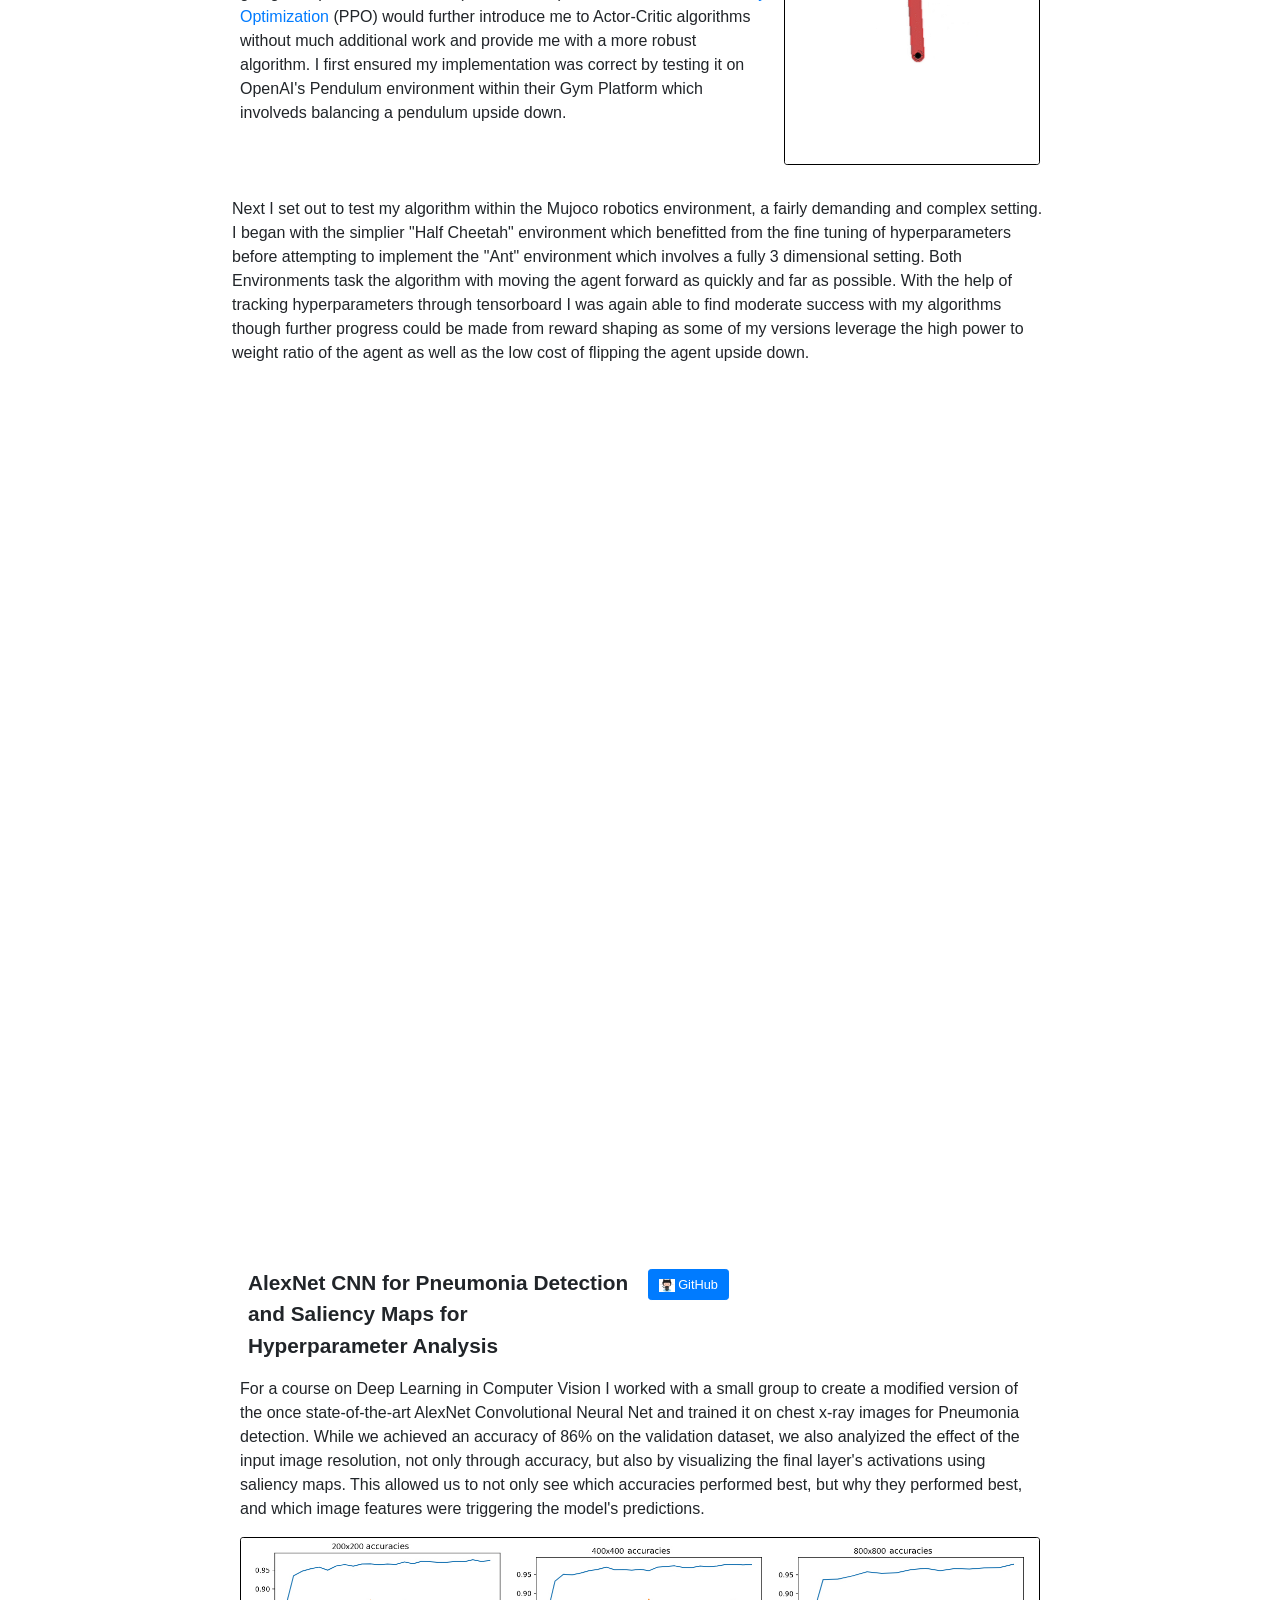
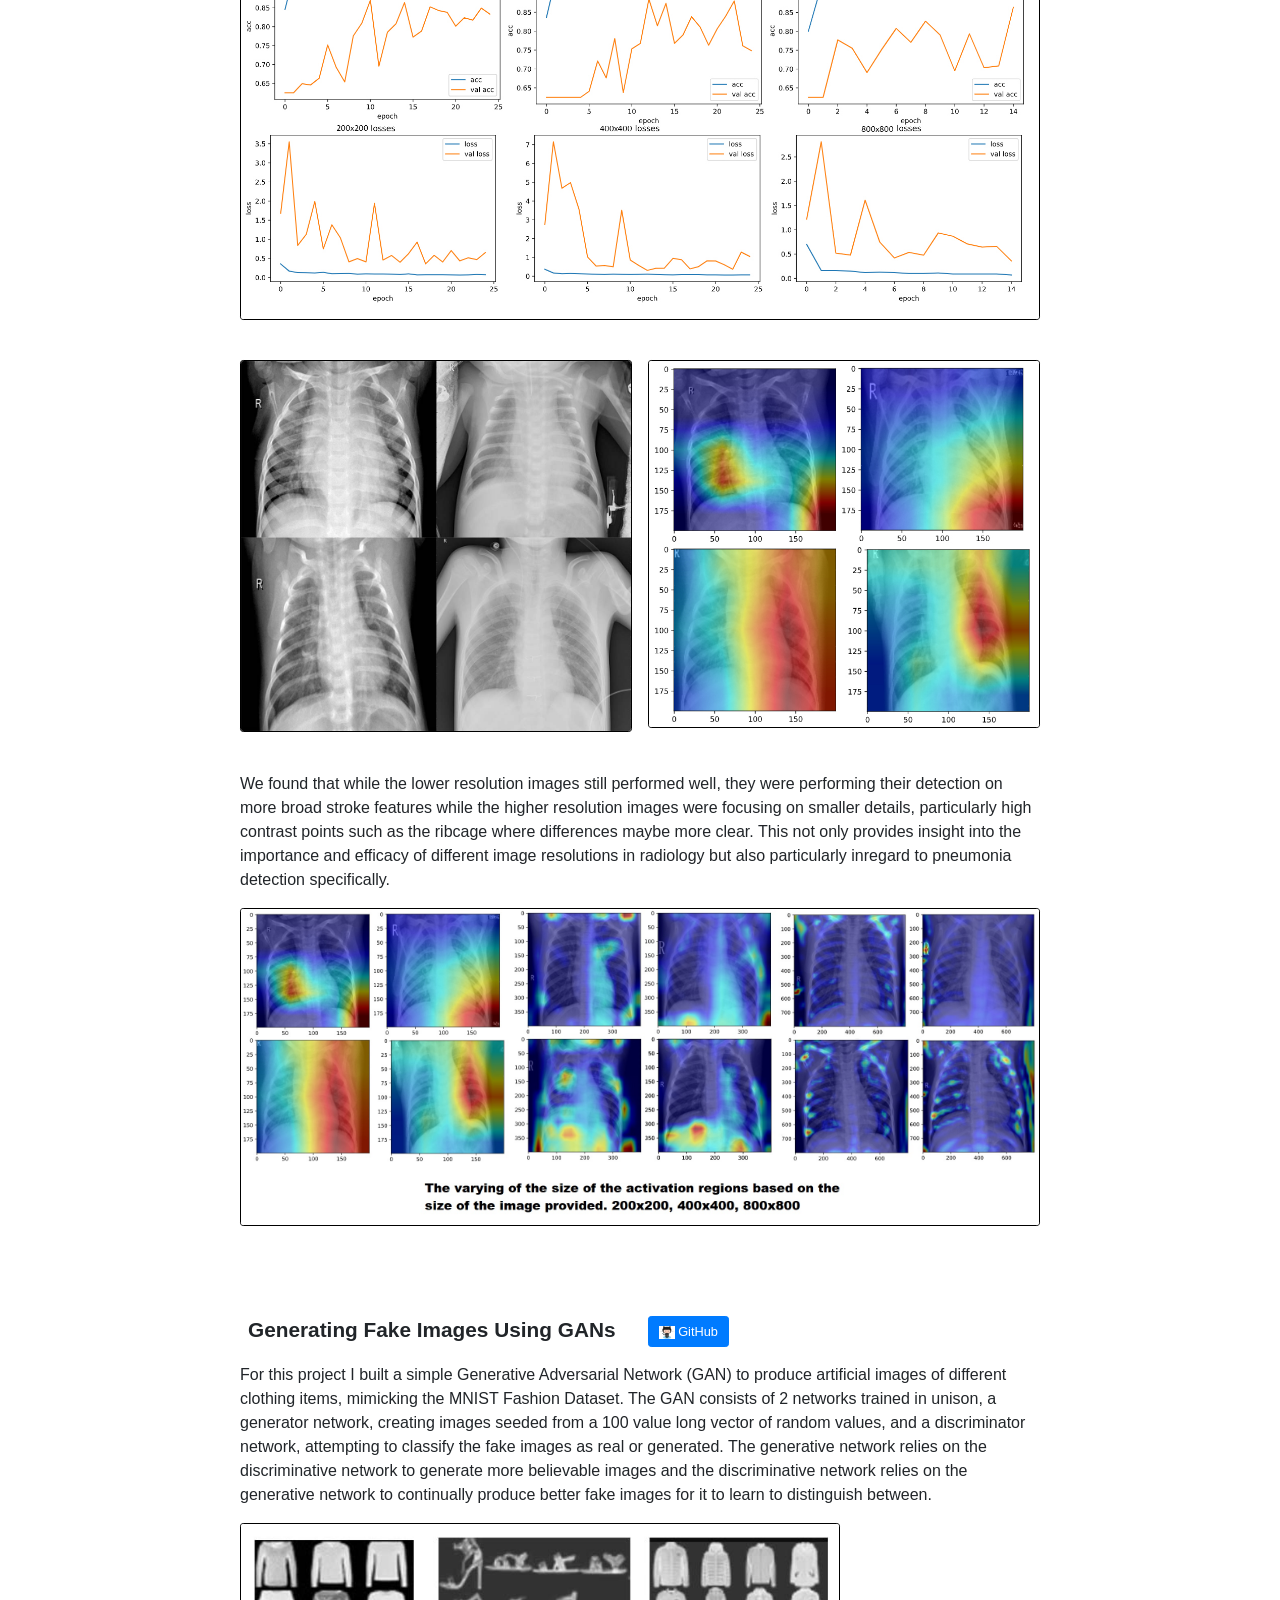
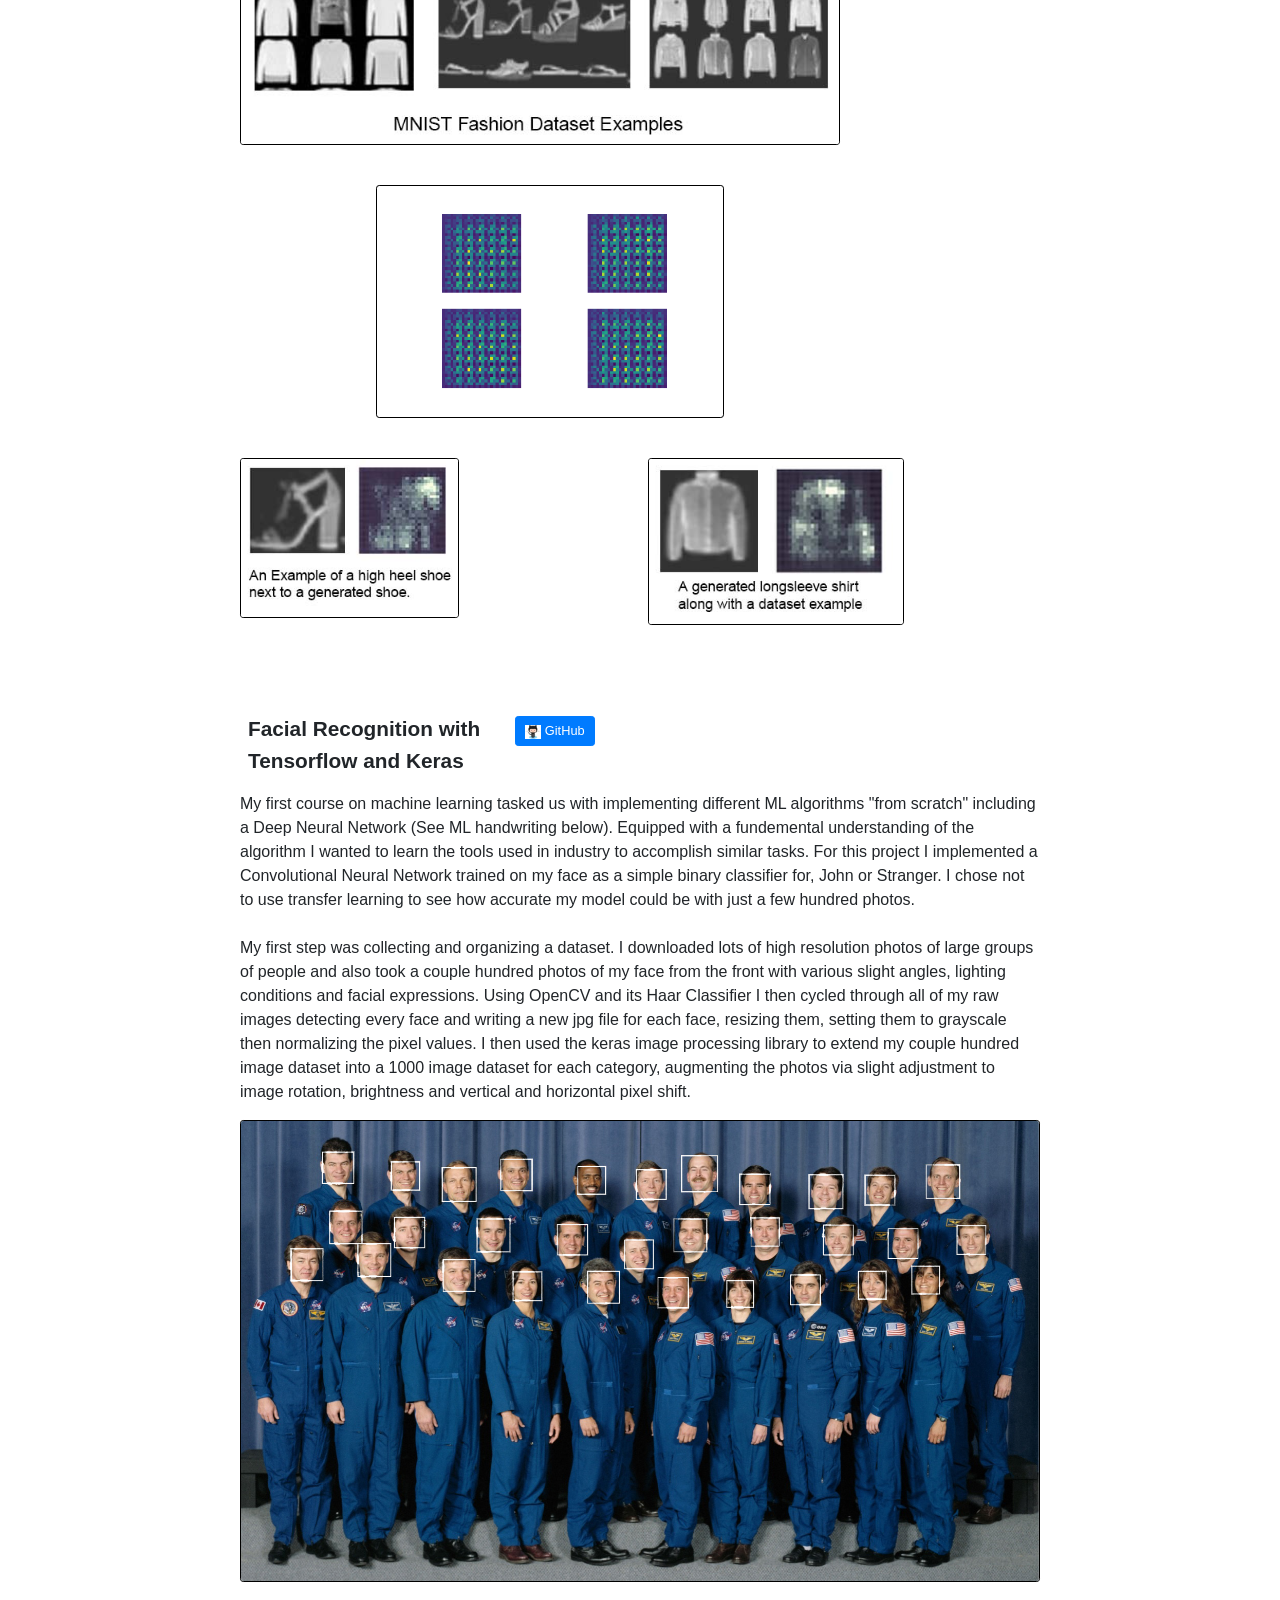
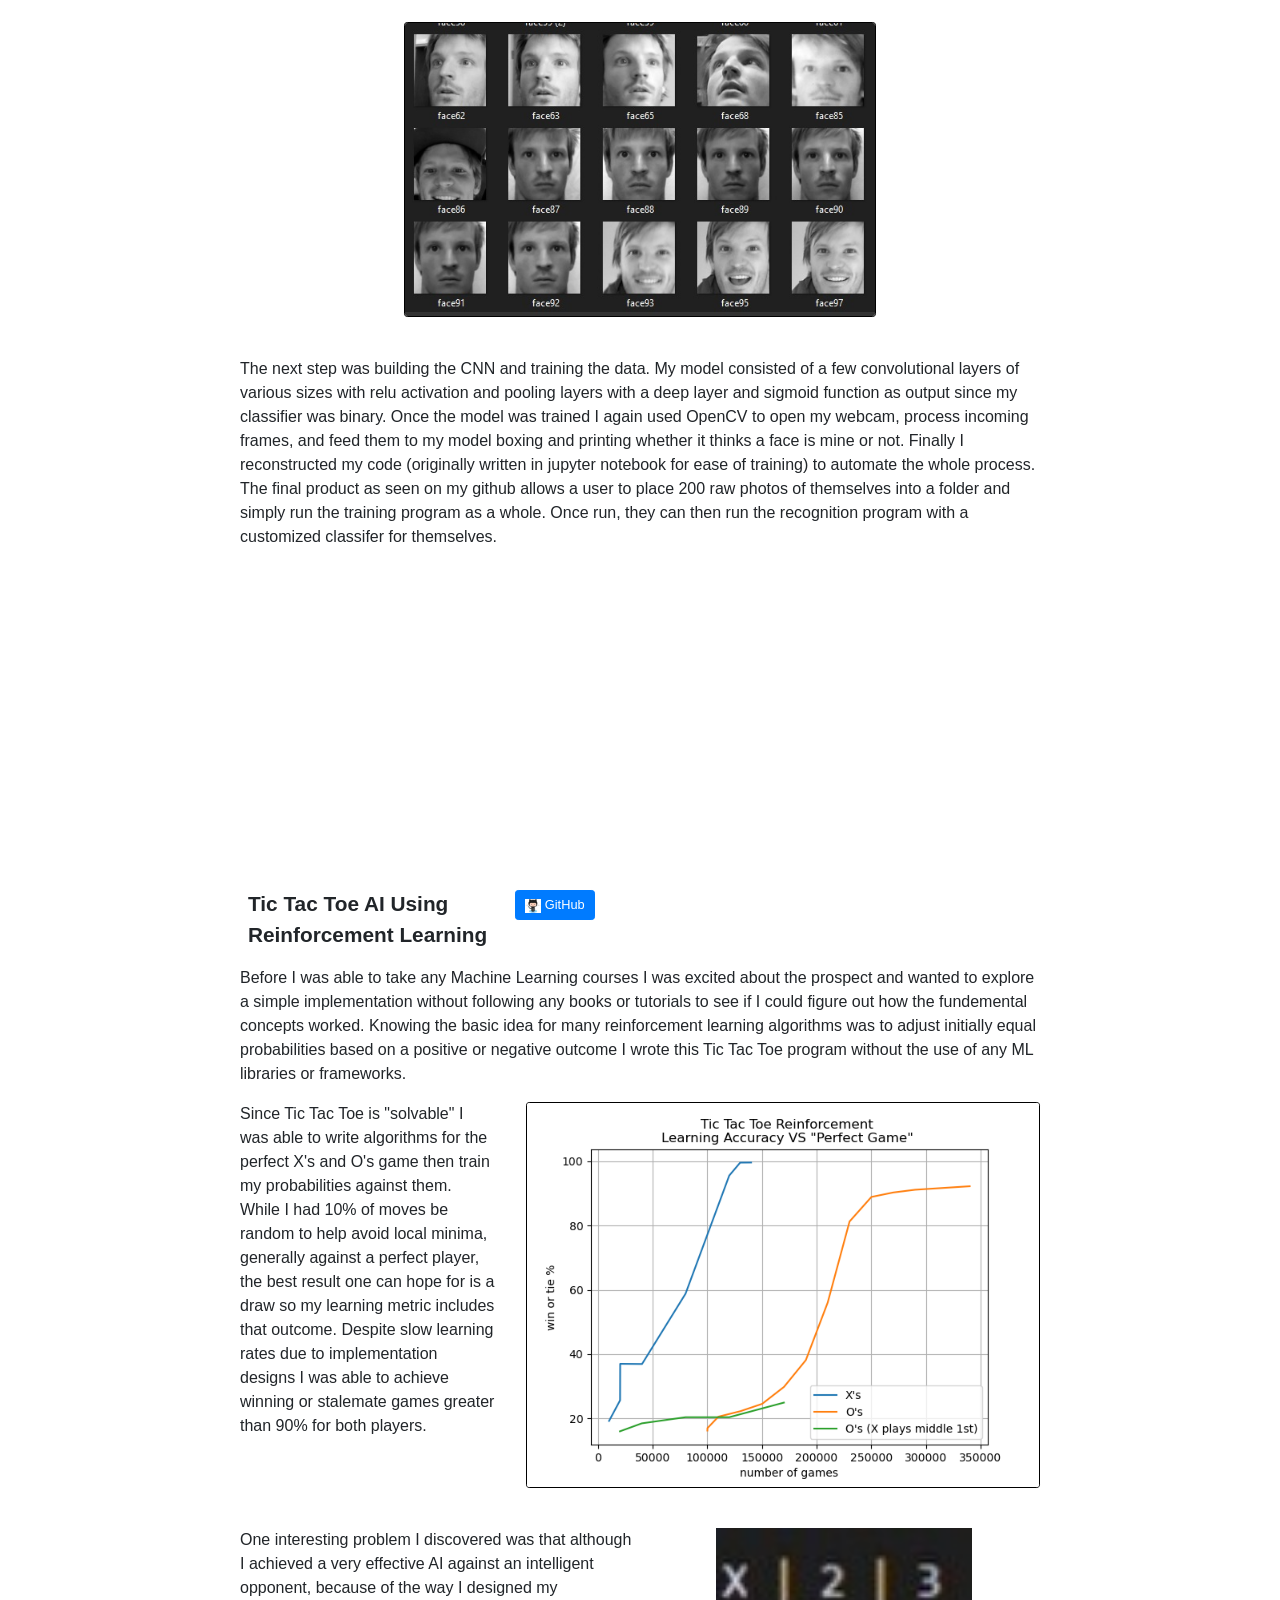
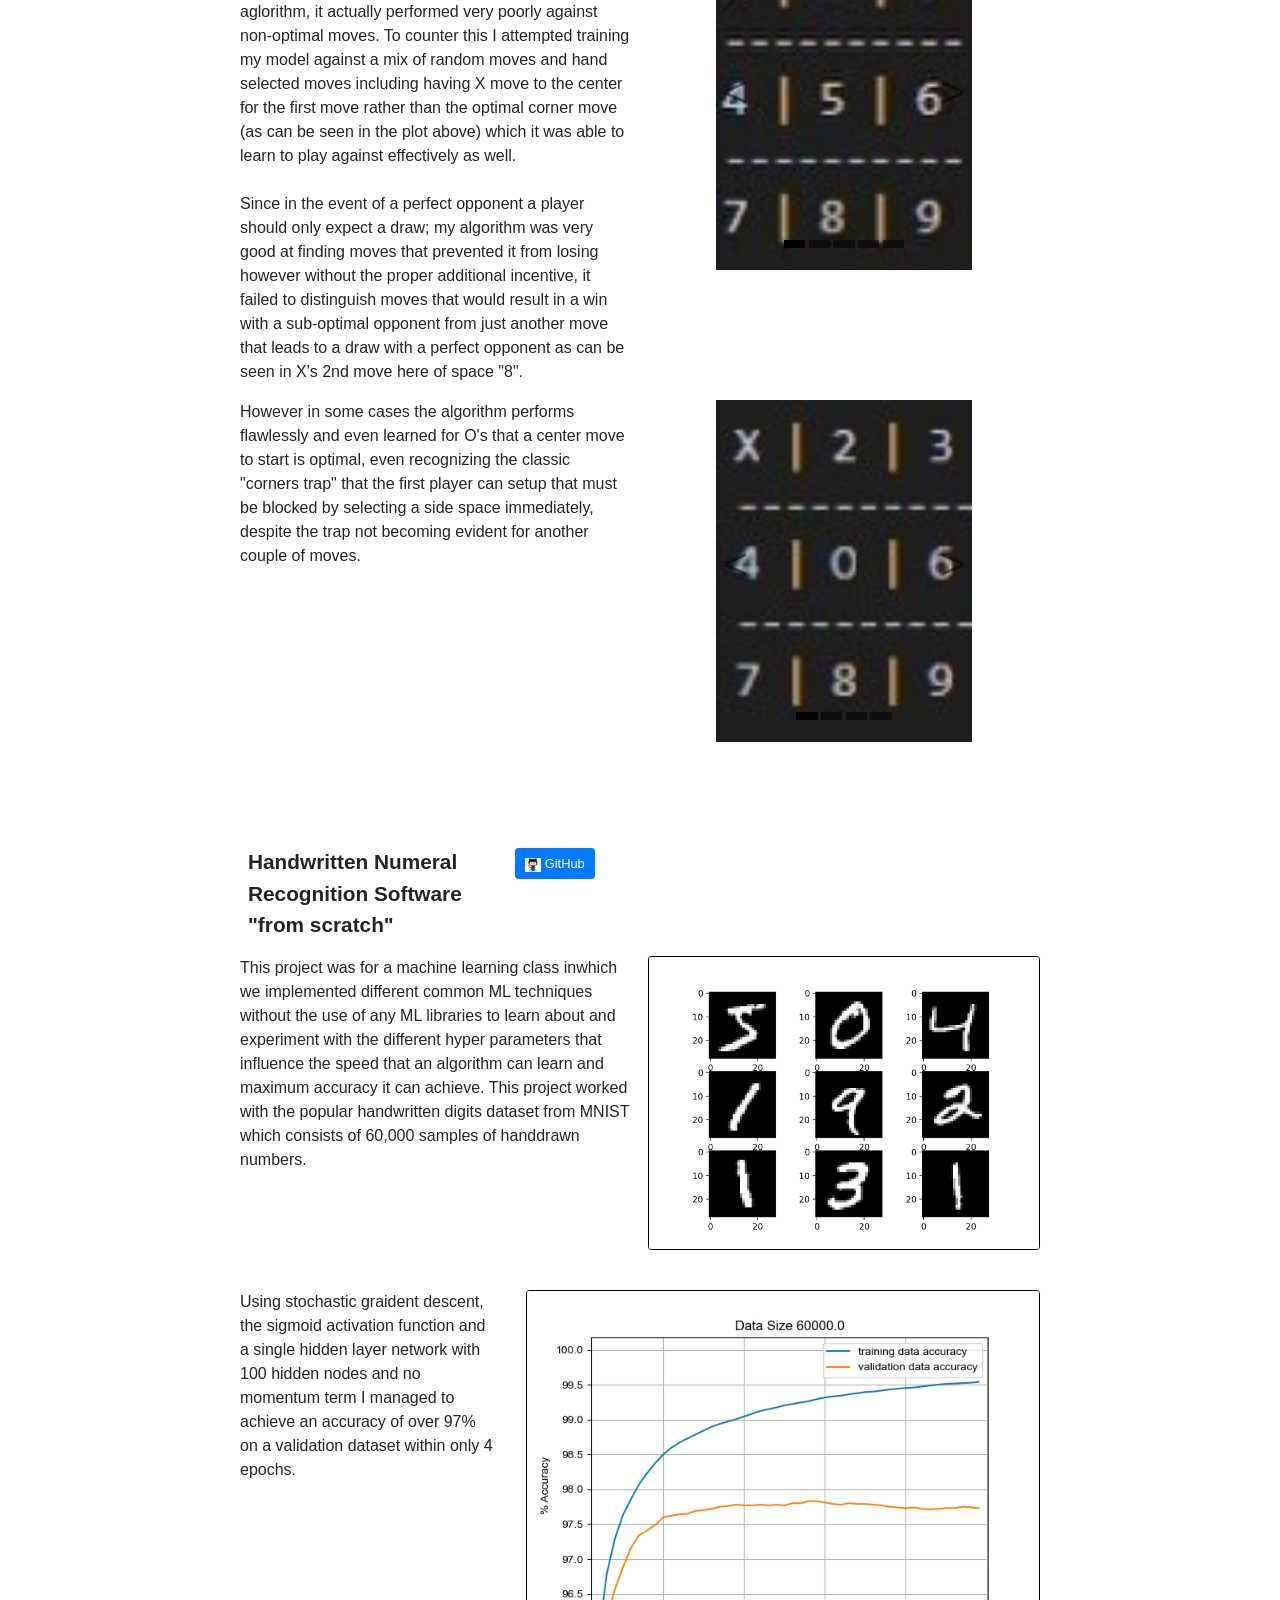
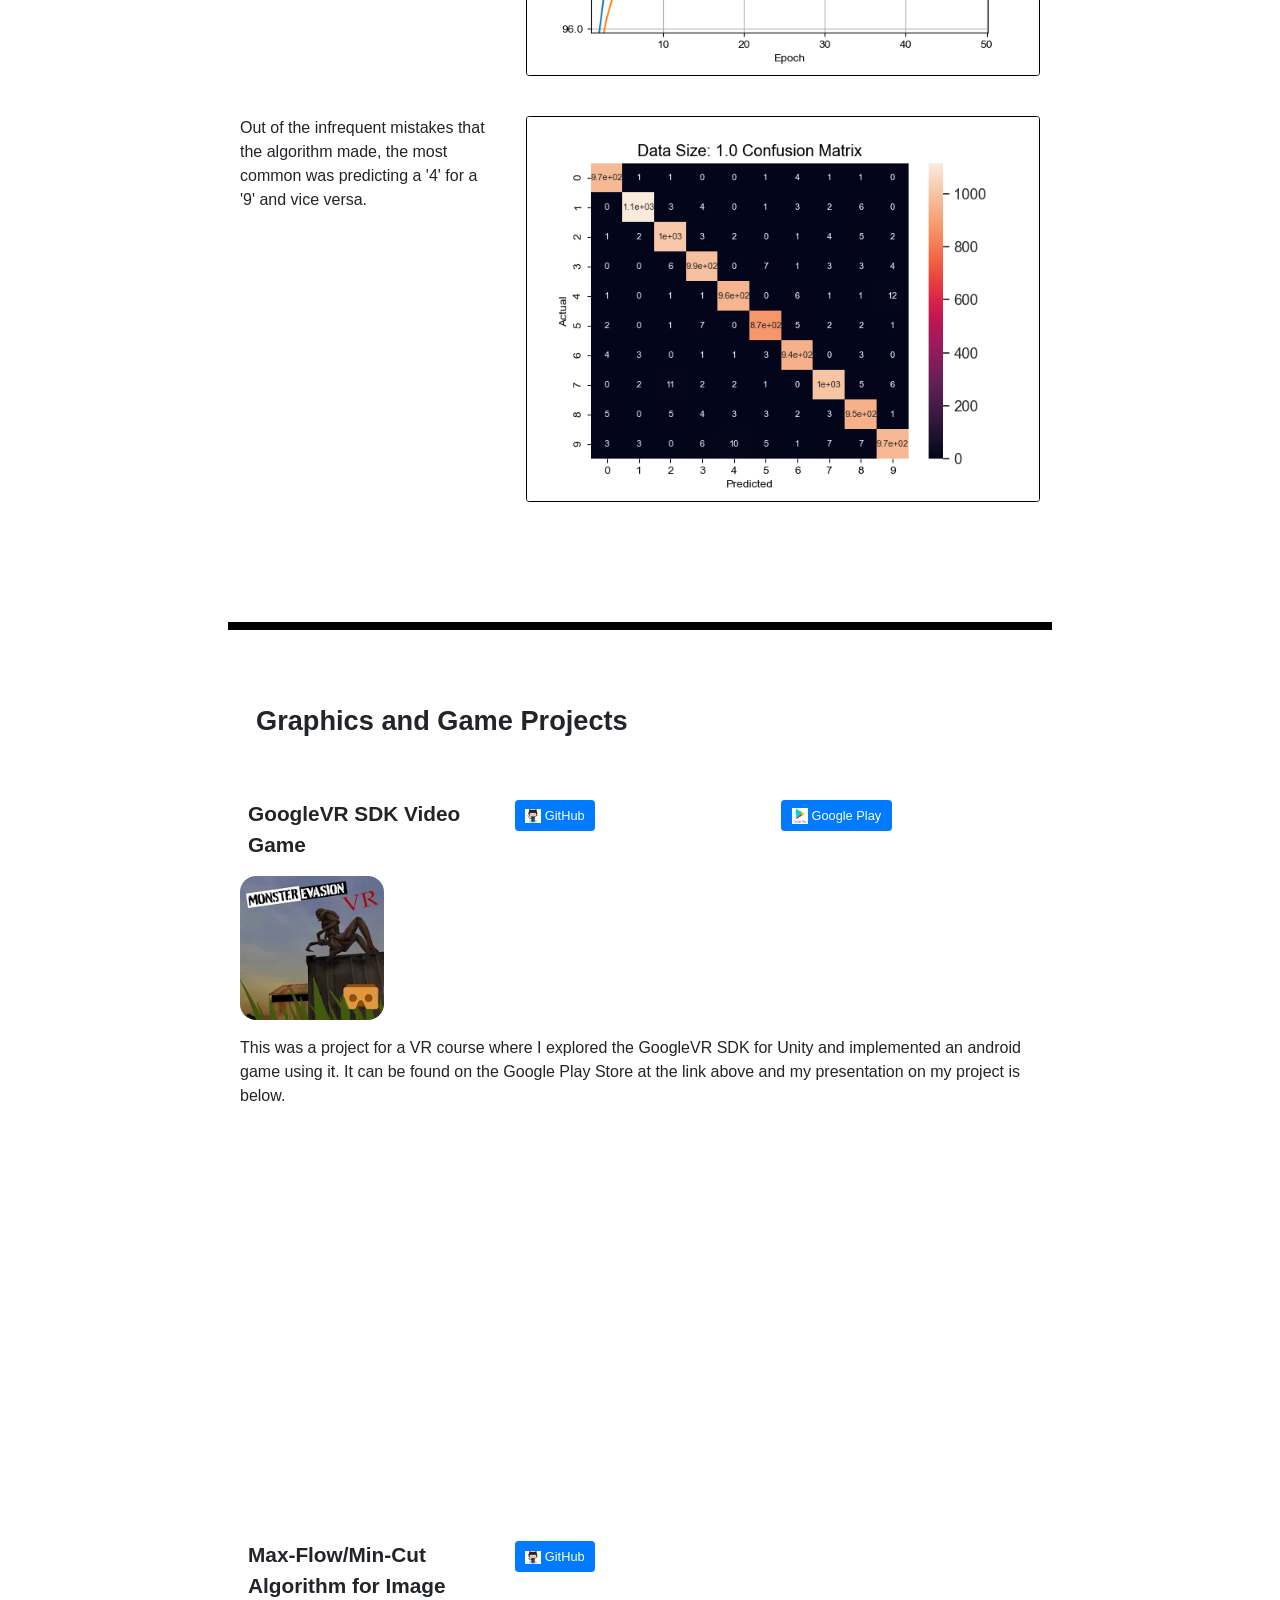
==== commit 79889584: "Update projects.html" ====
--- a/projects.html
+++ b/projects.html
@@ -86,6 +86,21 @@
       </a>
     </div>
   </div>
+
+  <div class="row" style="margin-top:20px; margin-bottom:20px;">
+  <div class="col">
+    <img
+      src="images/agent_workflow.png"
+      alt="Agentic Workflow Diagram"
+      style="
+        width:100%;
+        border-radius:12px;
+        border:1px solid #333;
+      "
+    />
+  </div>
+</div>
+  
   <div id="content-container">
       <div id="description">
         <p>
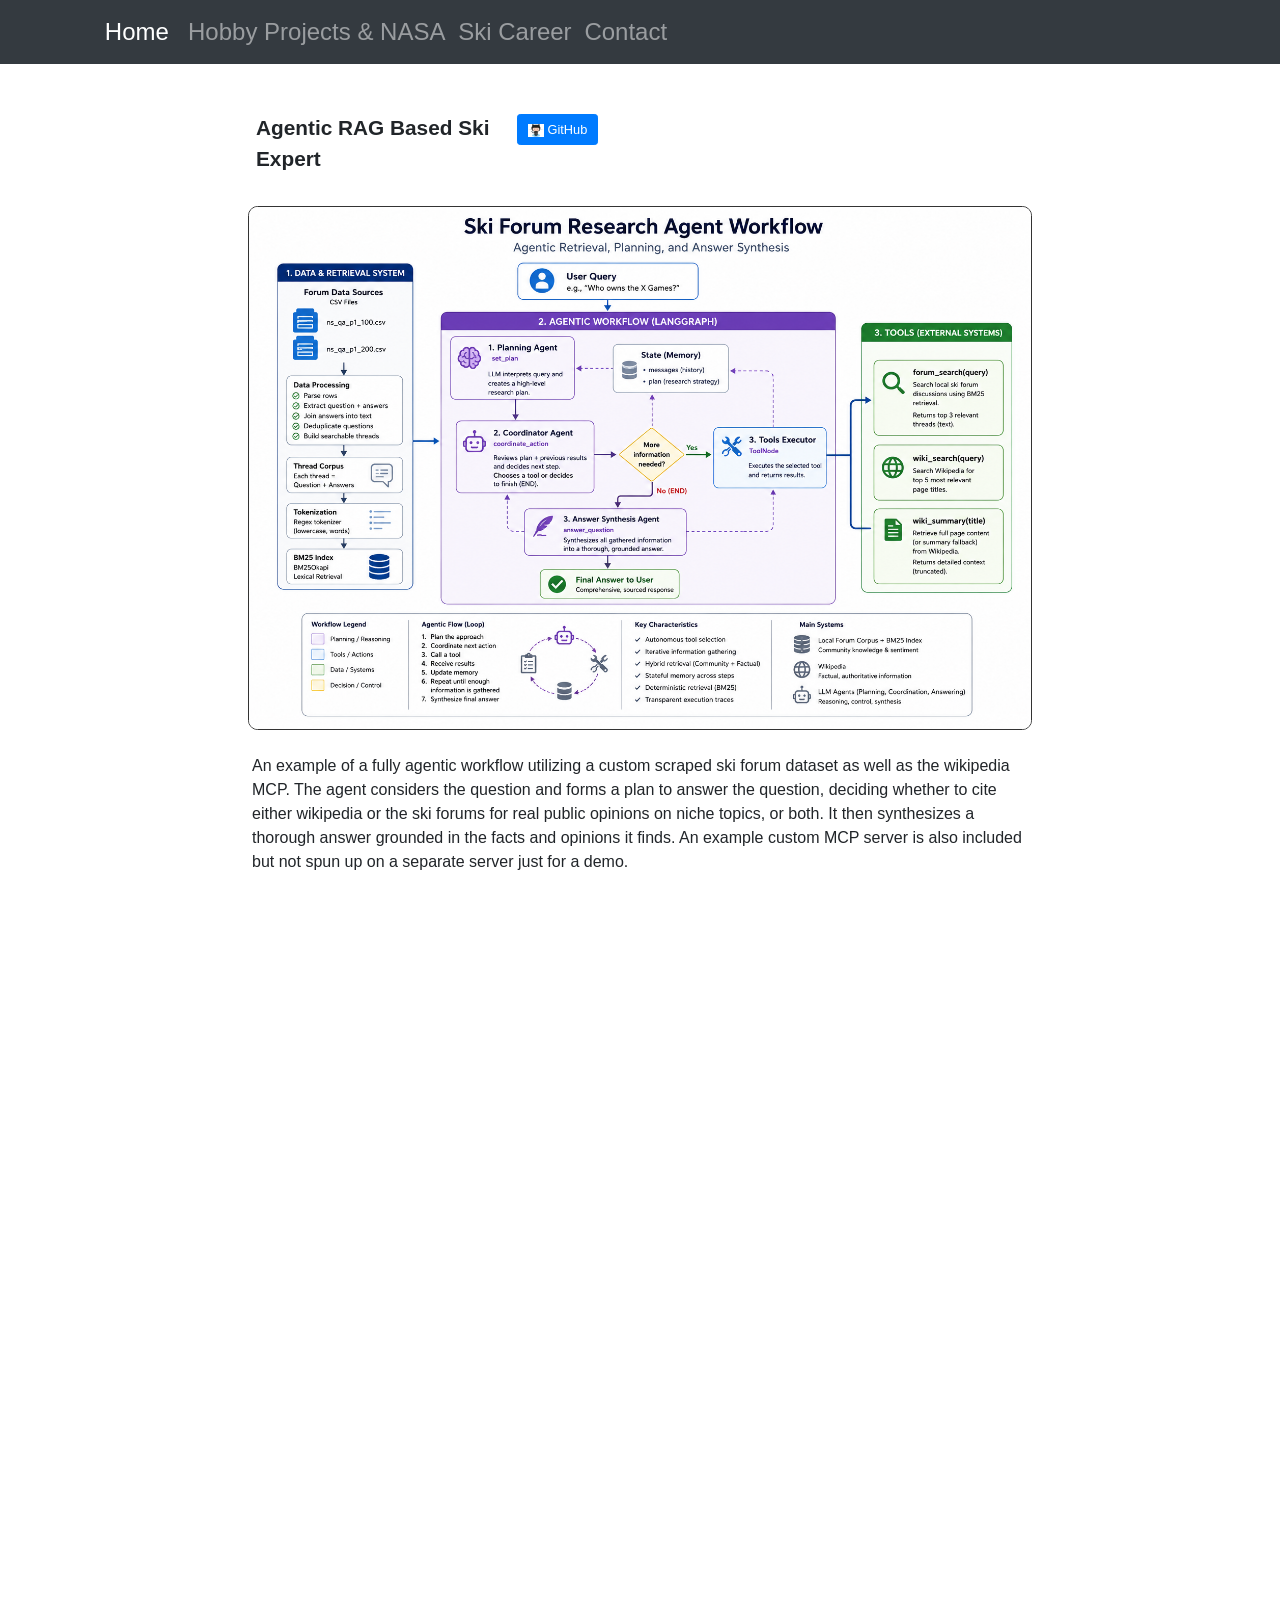
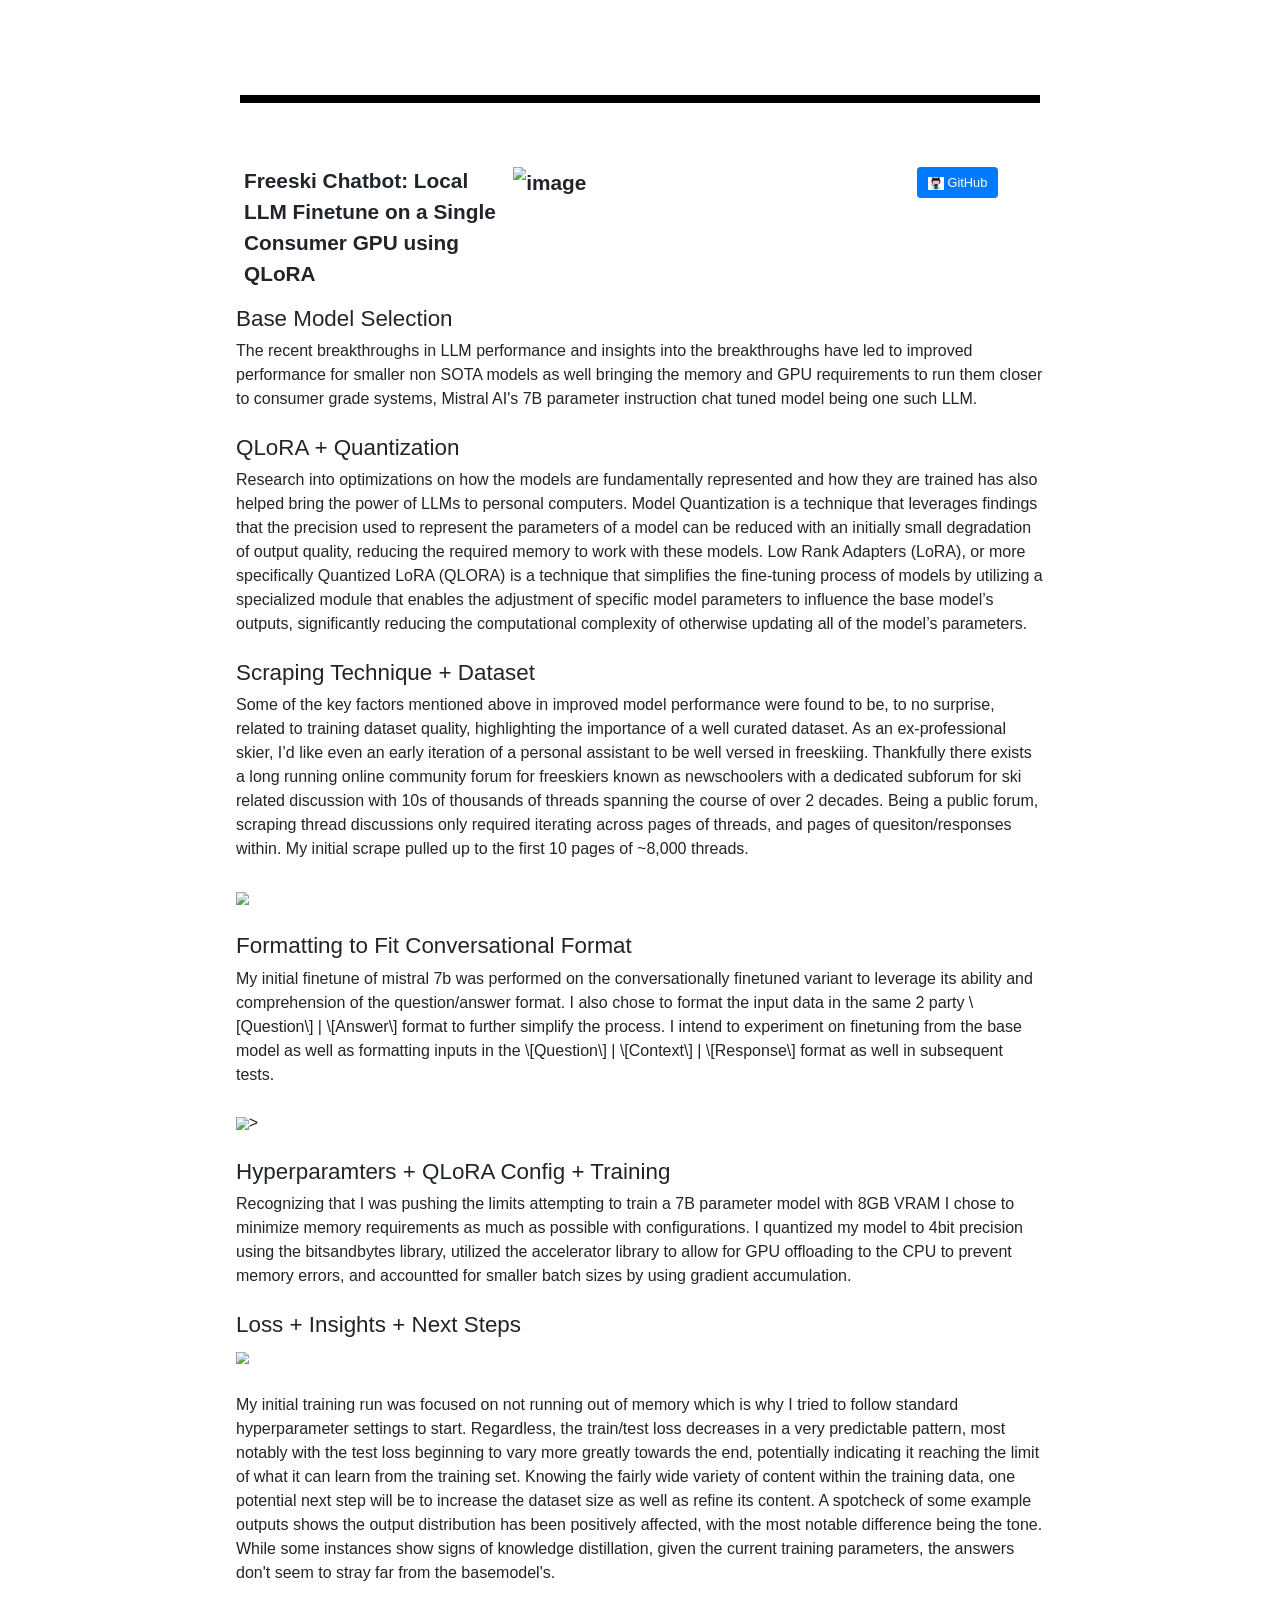
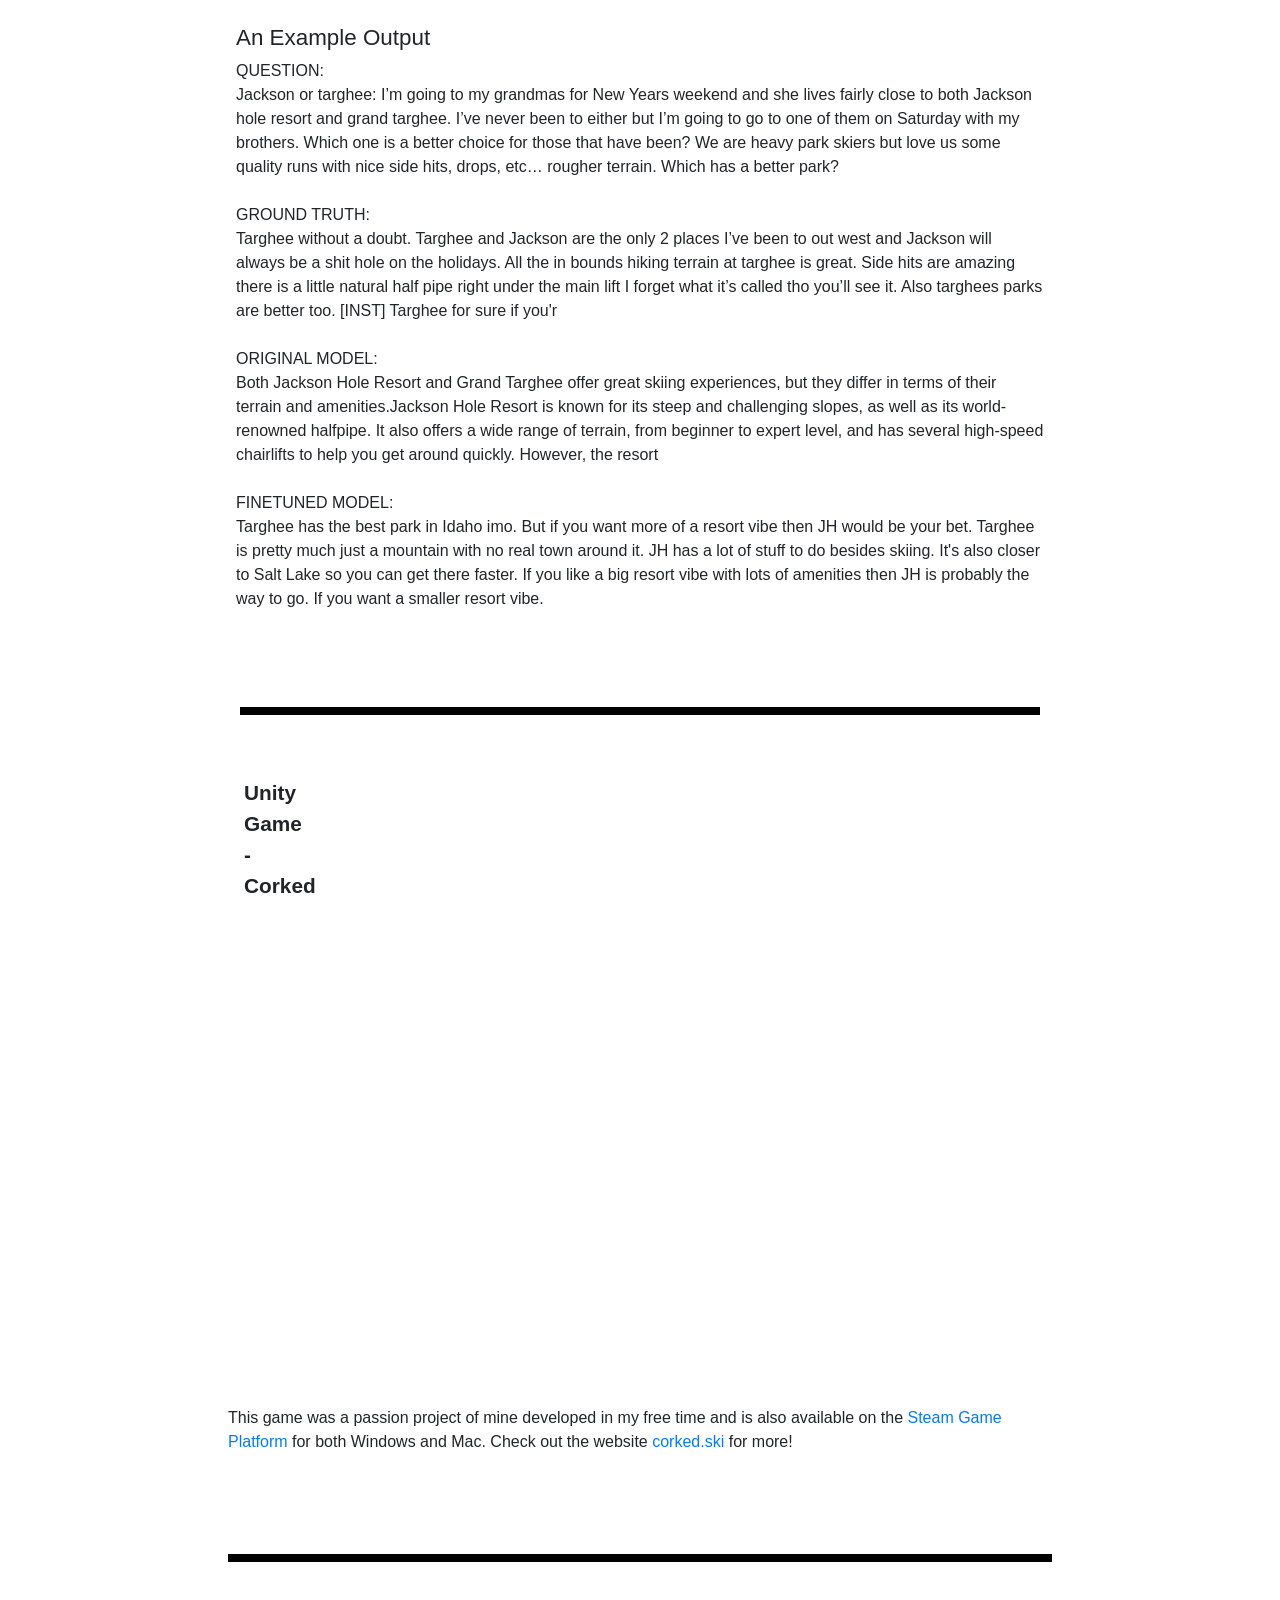
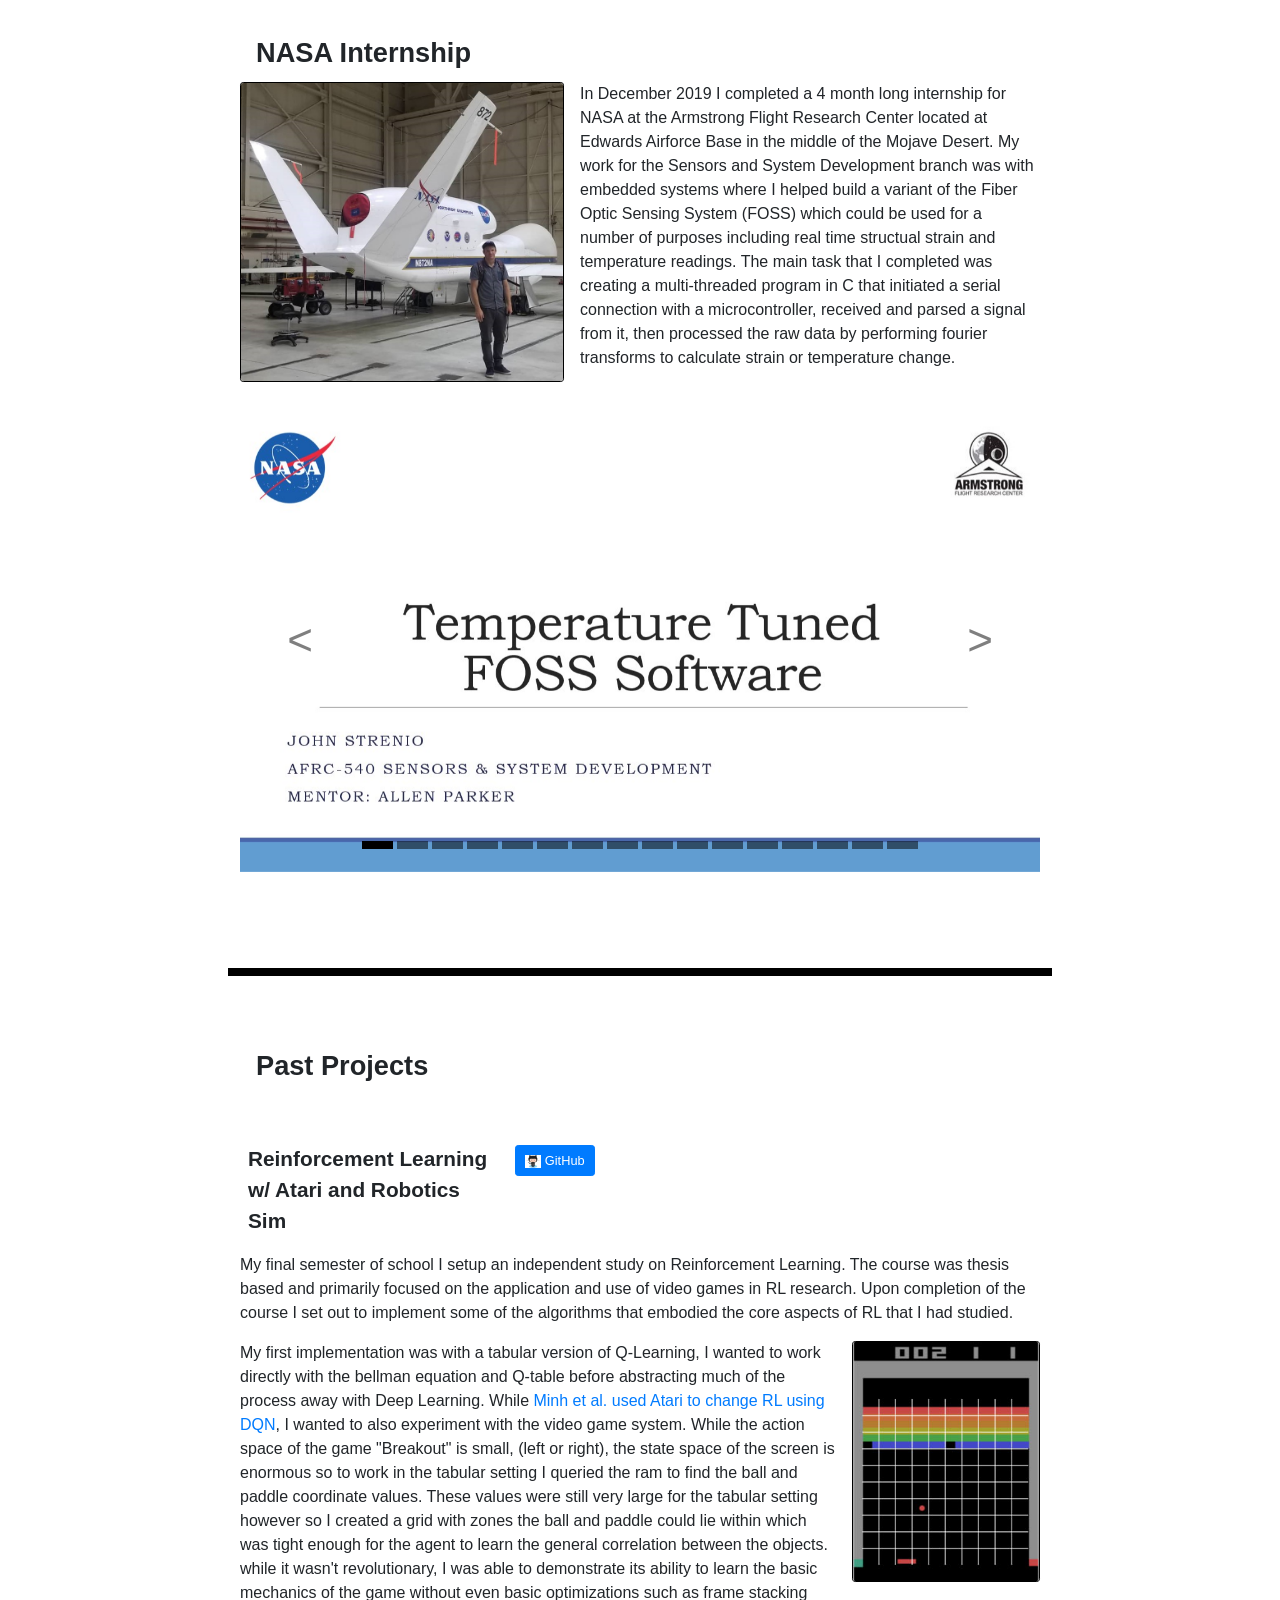
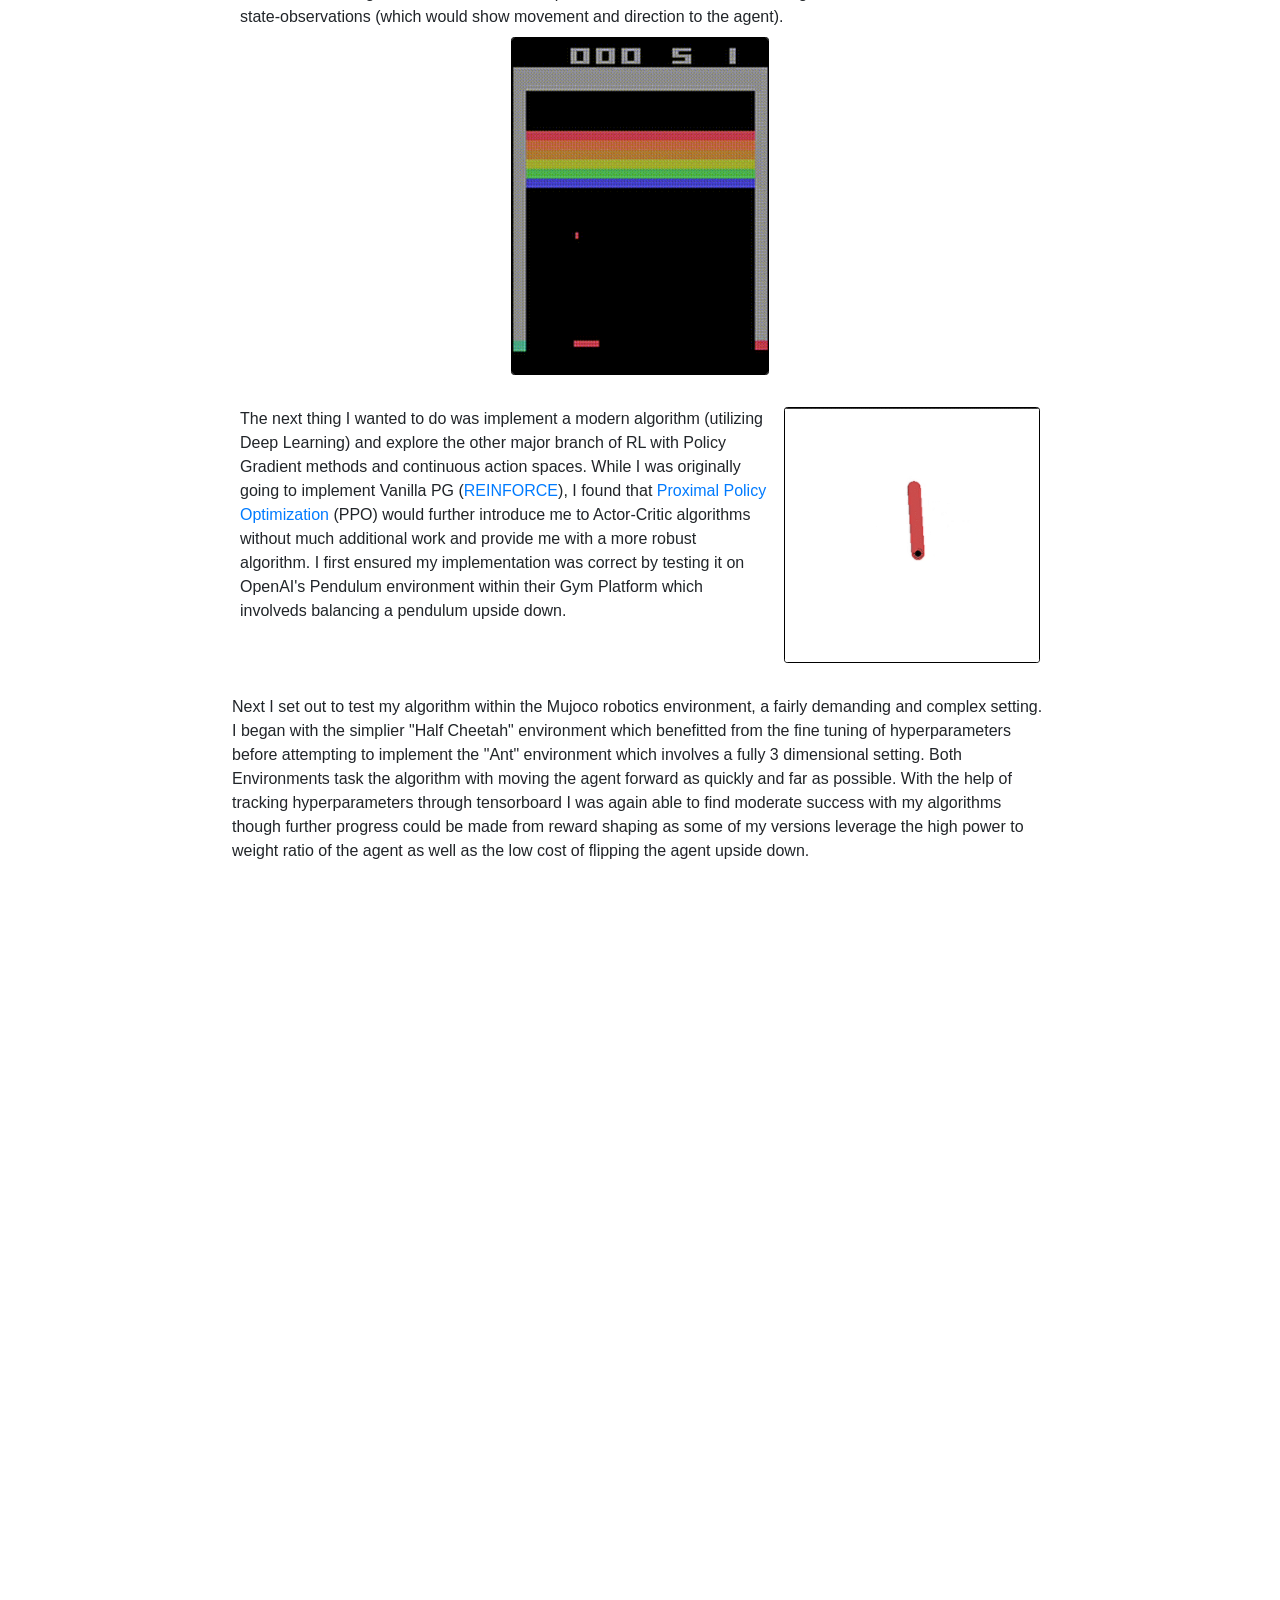
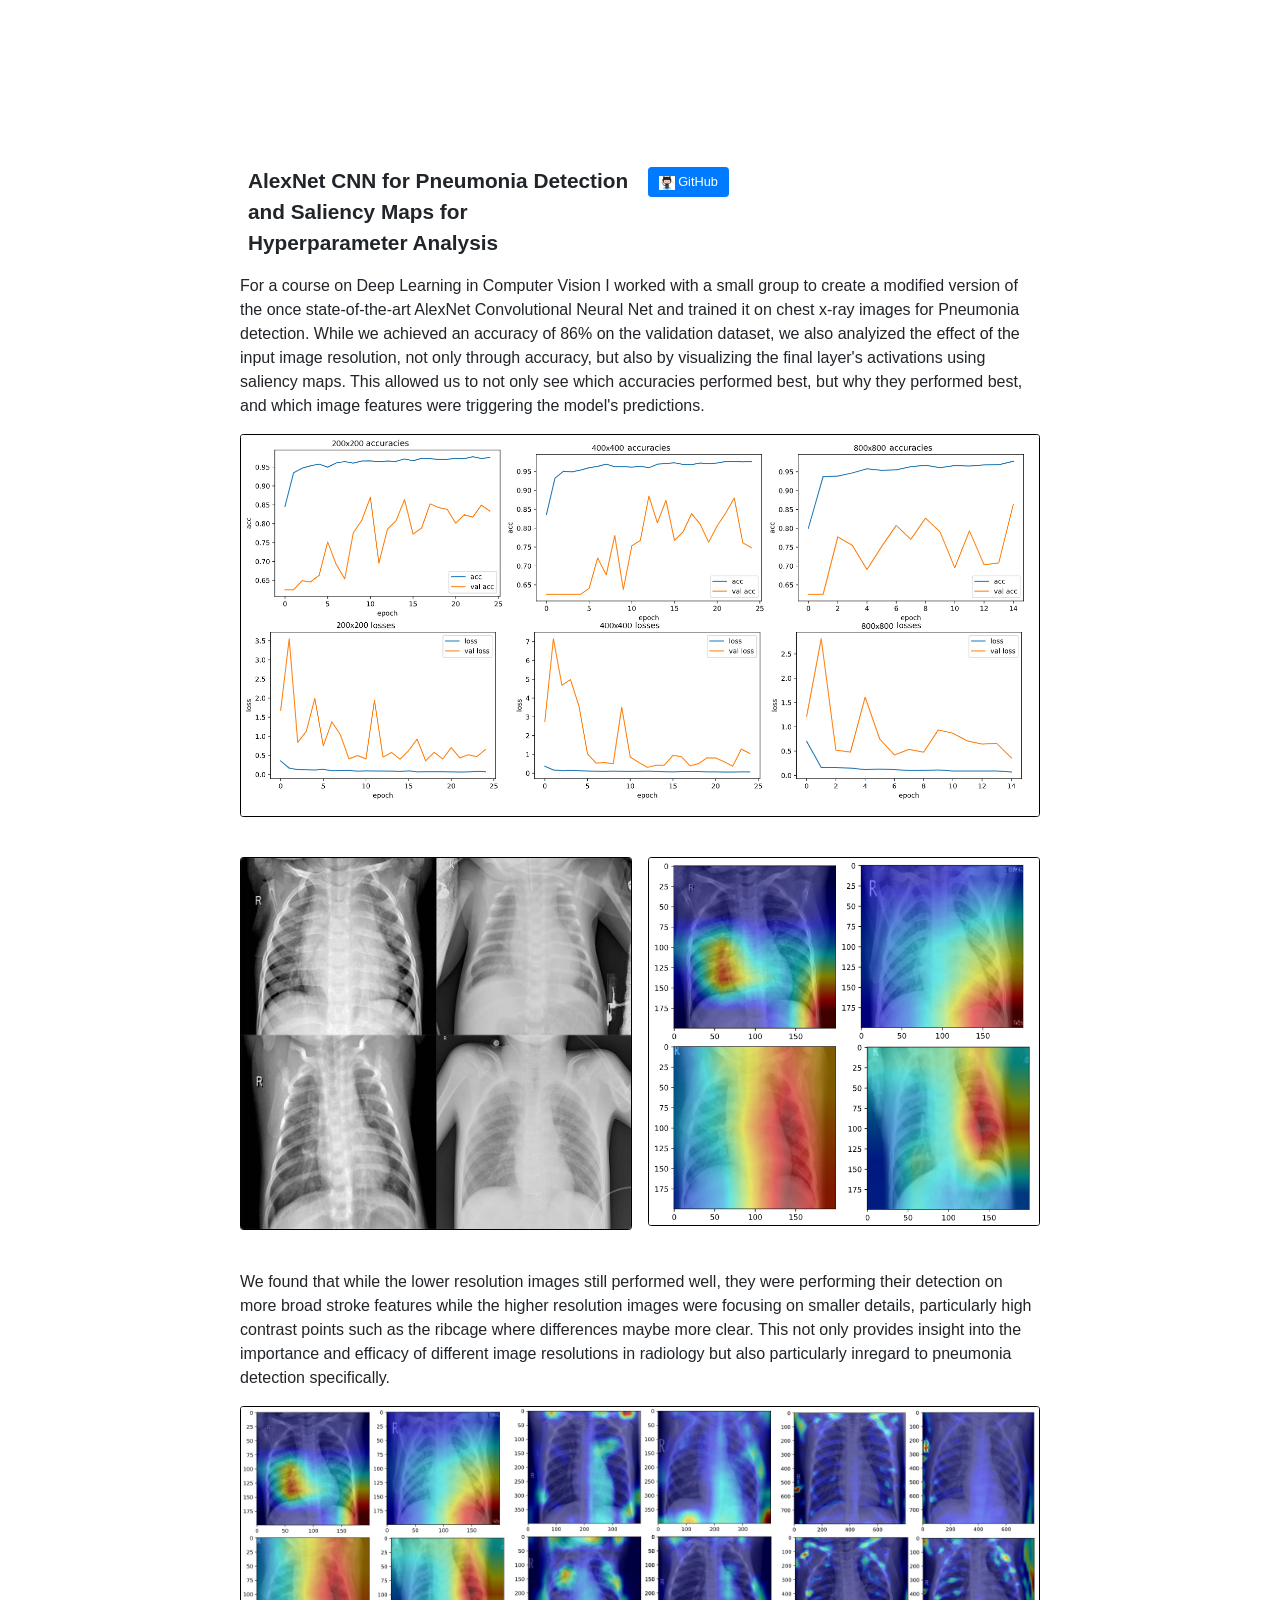
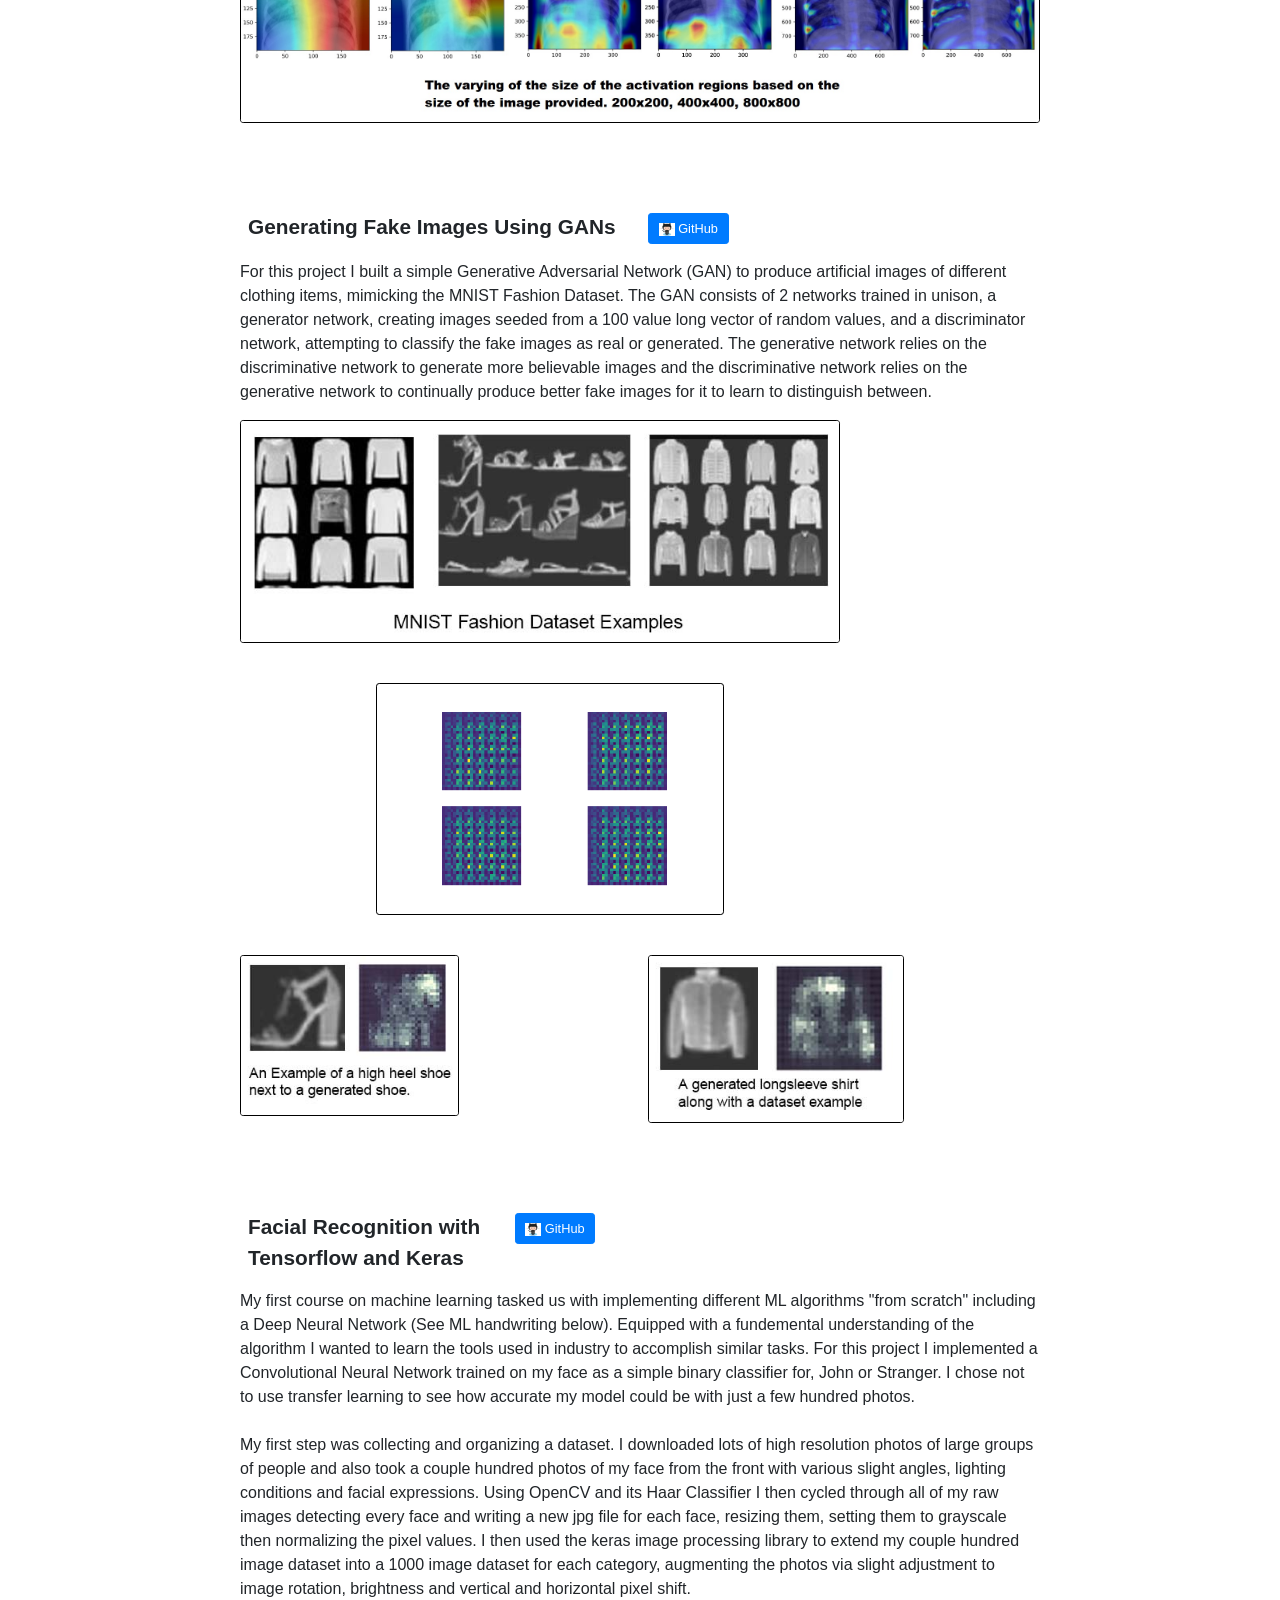
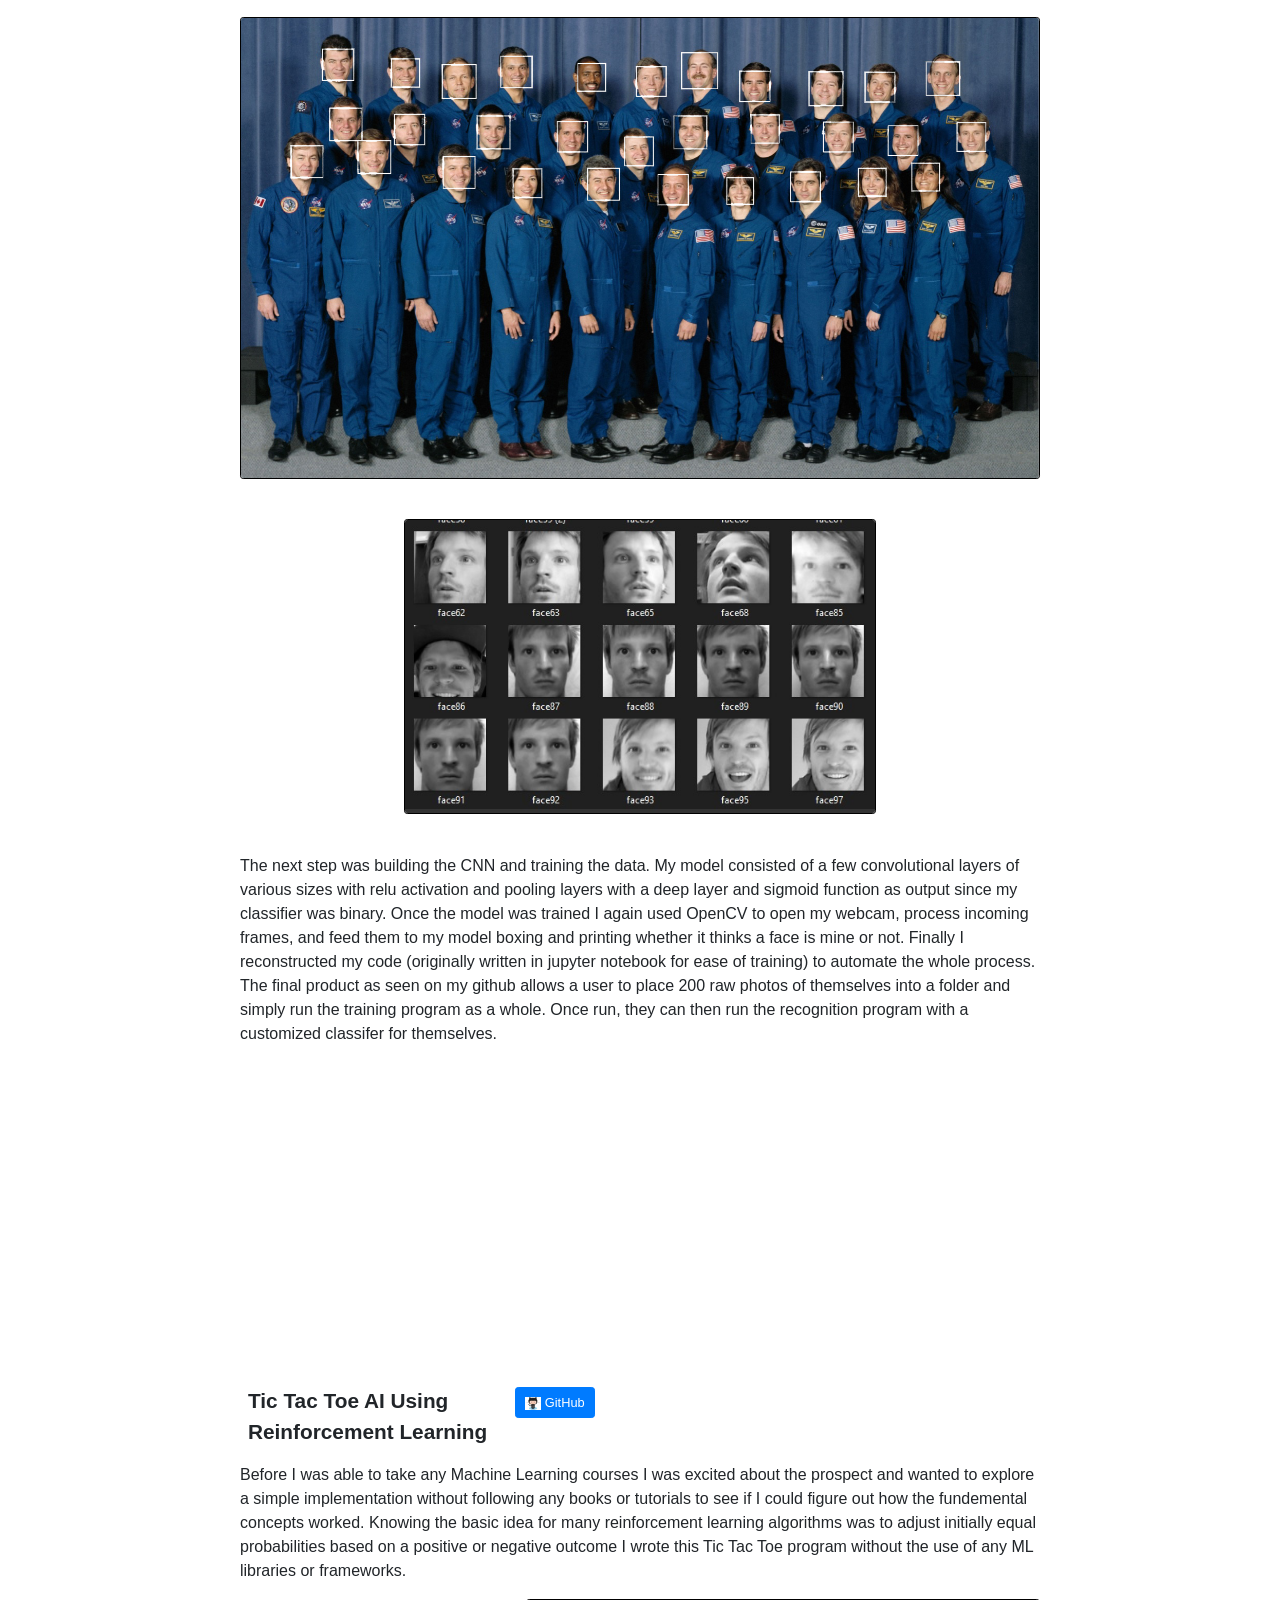
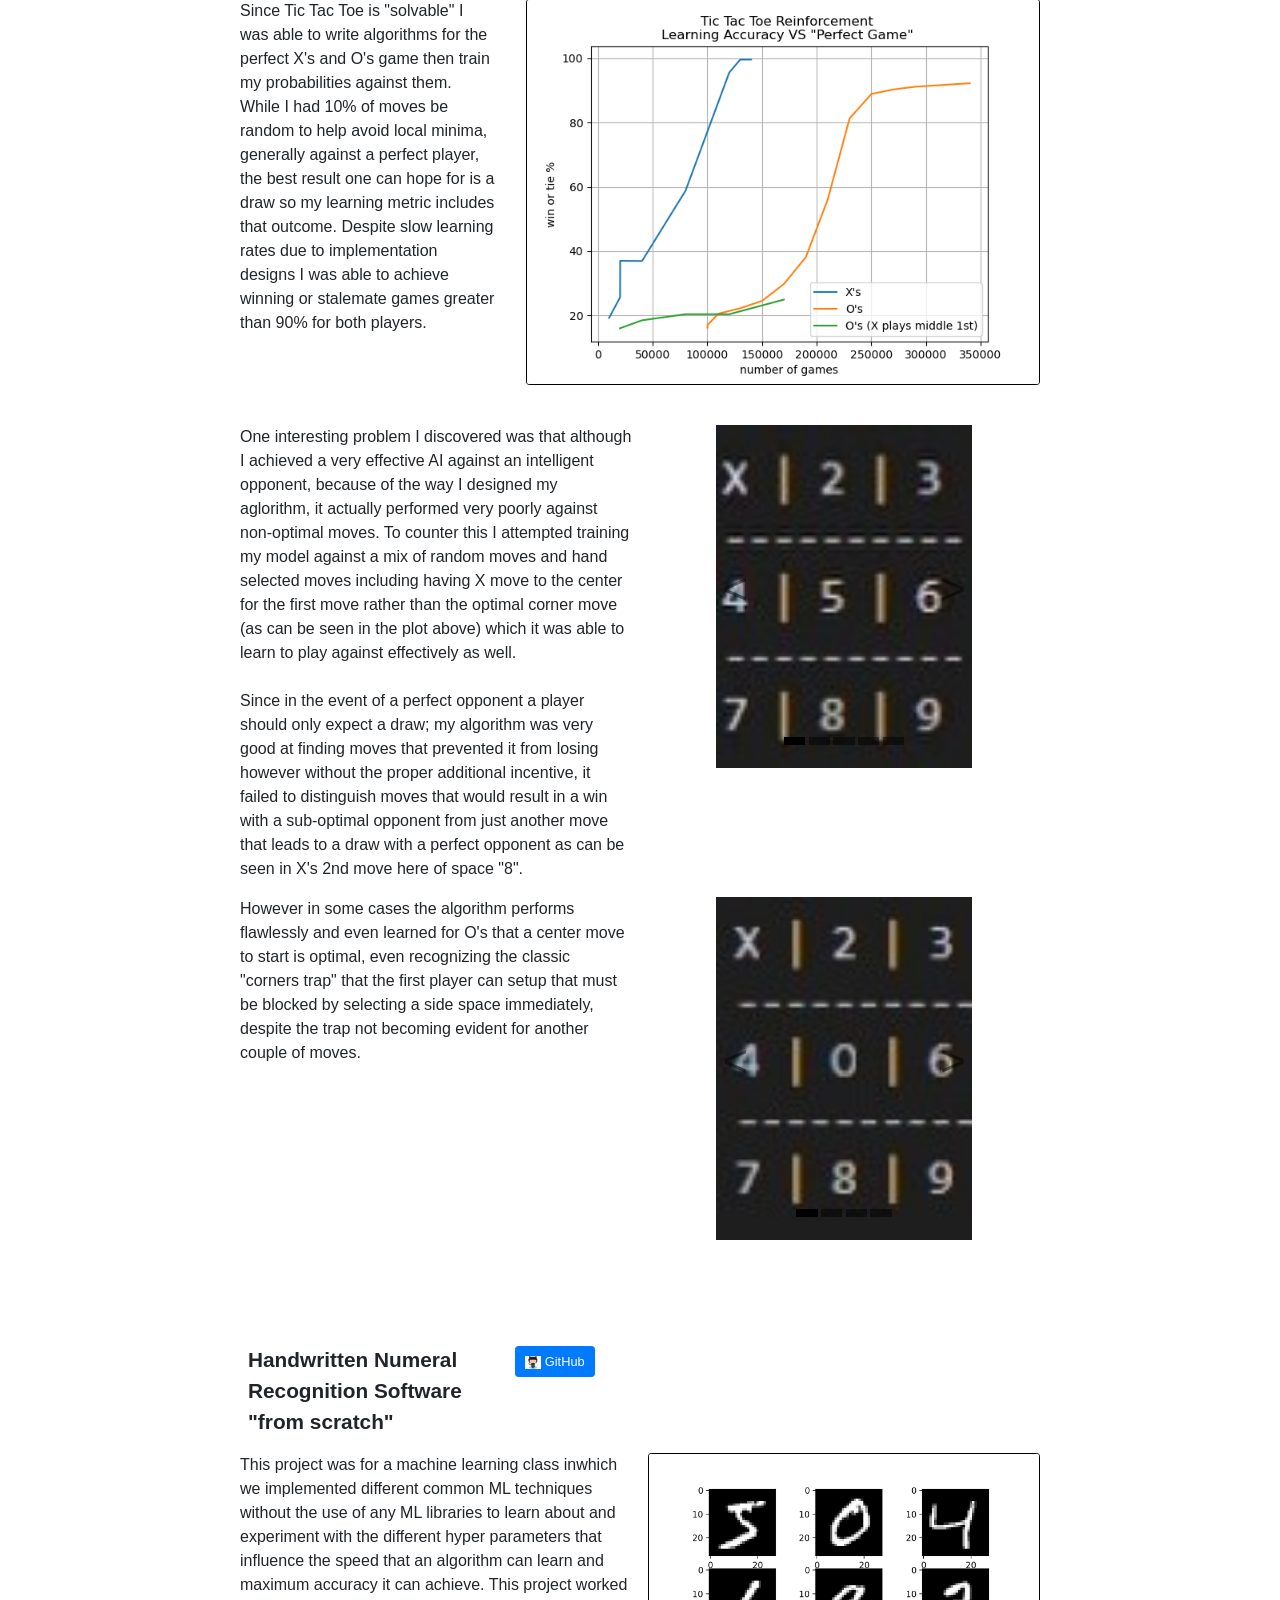
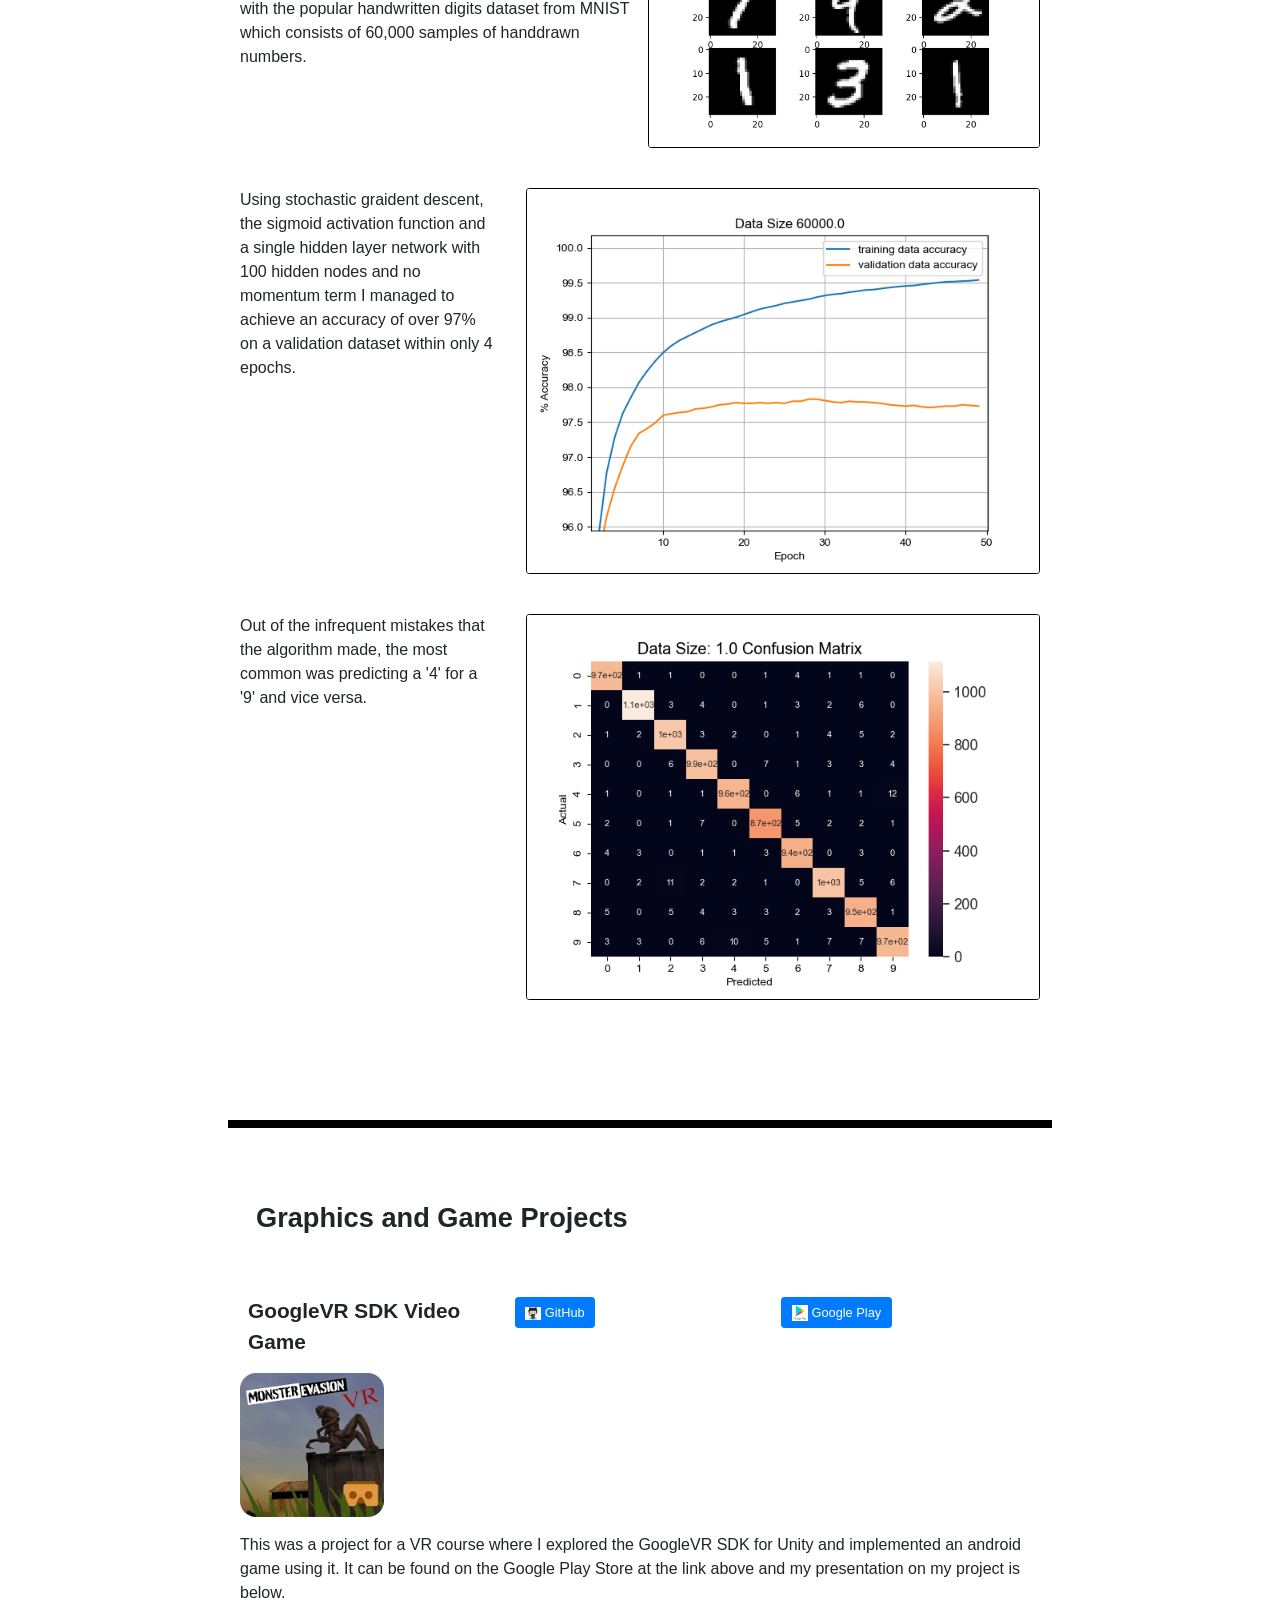
==== commit a1356730: "Update projects.html" ====
--- a/projects.html
+++ b/projects.html
@@ -60,7 +60,7 @@
       <div class="collapse navbar-collapse" id="navbarSupportedContent">
         <ul class="navbar-nav mr-auto">
           <li class="nav-item">
-            <a class="nav-link text-nowrap" href="projects.html">NASA & Past Projects</a>
+            <a class="nav-link text-nowrap" href="projects.html">Hobby Projects & NASA</a>
           </li>
           <li class="nav-item">
             <a class="nav-link text-nowrap" href="ski.html">Ski Career</a>
@@ -104,7 +104,7 @@
   <div id="content-container">
       <div id="description">
         <p>
-          An example of a fully agentic workflow utilizing a custom scraped ski forum dataset as well as the wikipedia MCP. The agent forms a plan to answer the question citing both wikipedia as well as the ski forums for real public opinions on niche topics, then synthesizes a through answer grounded in facts and opinion when applicable. An example custom MCP server is also included but not spun up on a separate server just for a demo.
+          An example of a fully agentic workflow utilizing a custom scraped ski forum dataset as well as the wikipedia MCP. The agent considers the question and forms a plan to answer the question, deciding whether to cite either wikipedia or the ski forums for real public opinions on niche topics, or both. It then synthesizes a thorough answer grounded in the facts and opinions it finds. An example custom MCP server is also included but not spun up on a separate server just for a demo.
         </p>
       </div>
   </div>
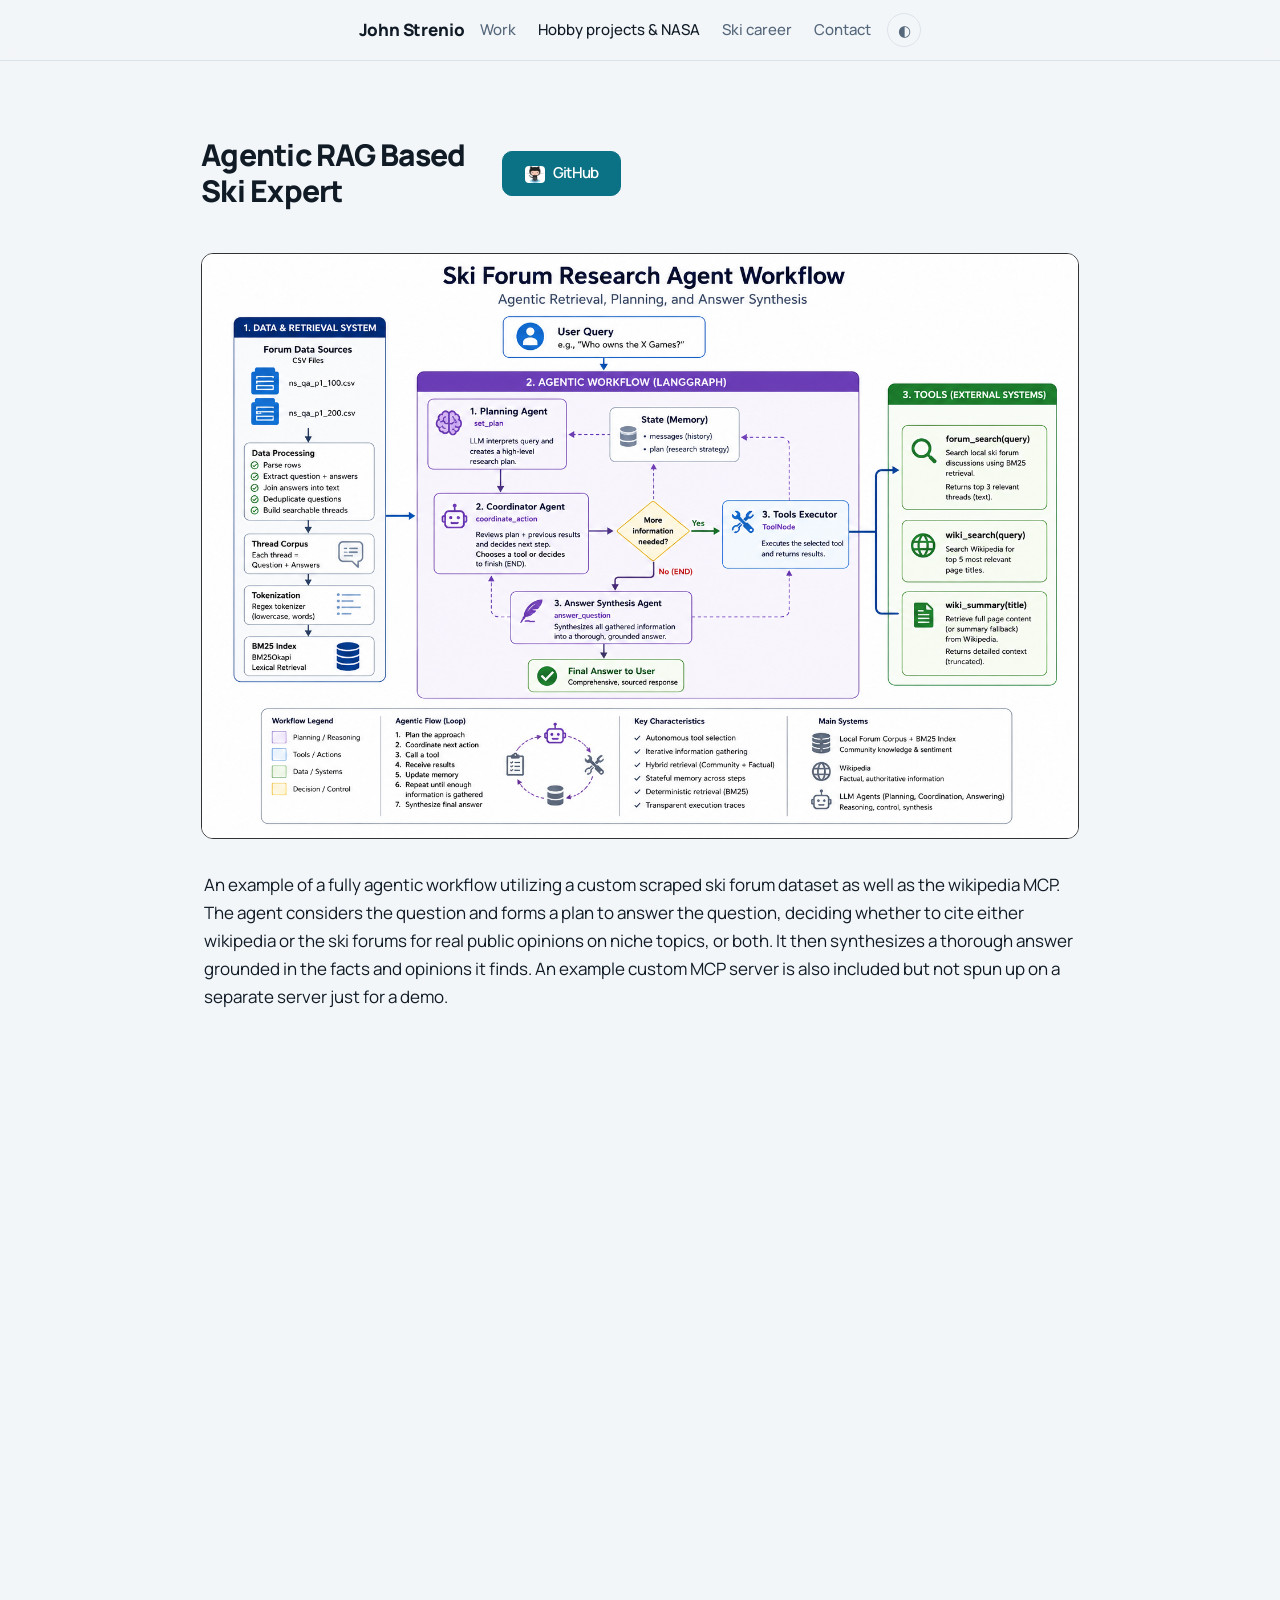
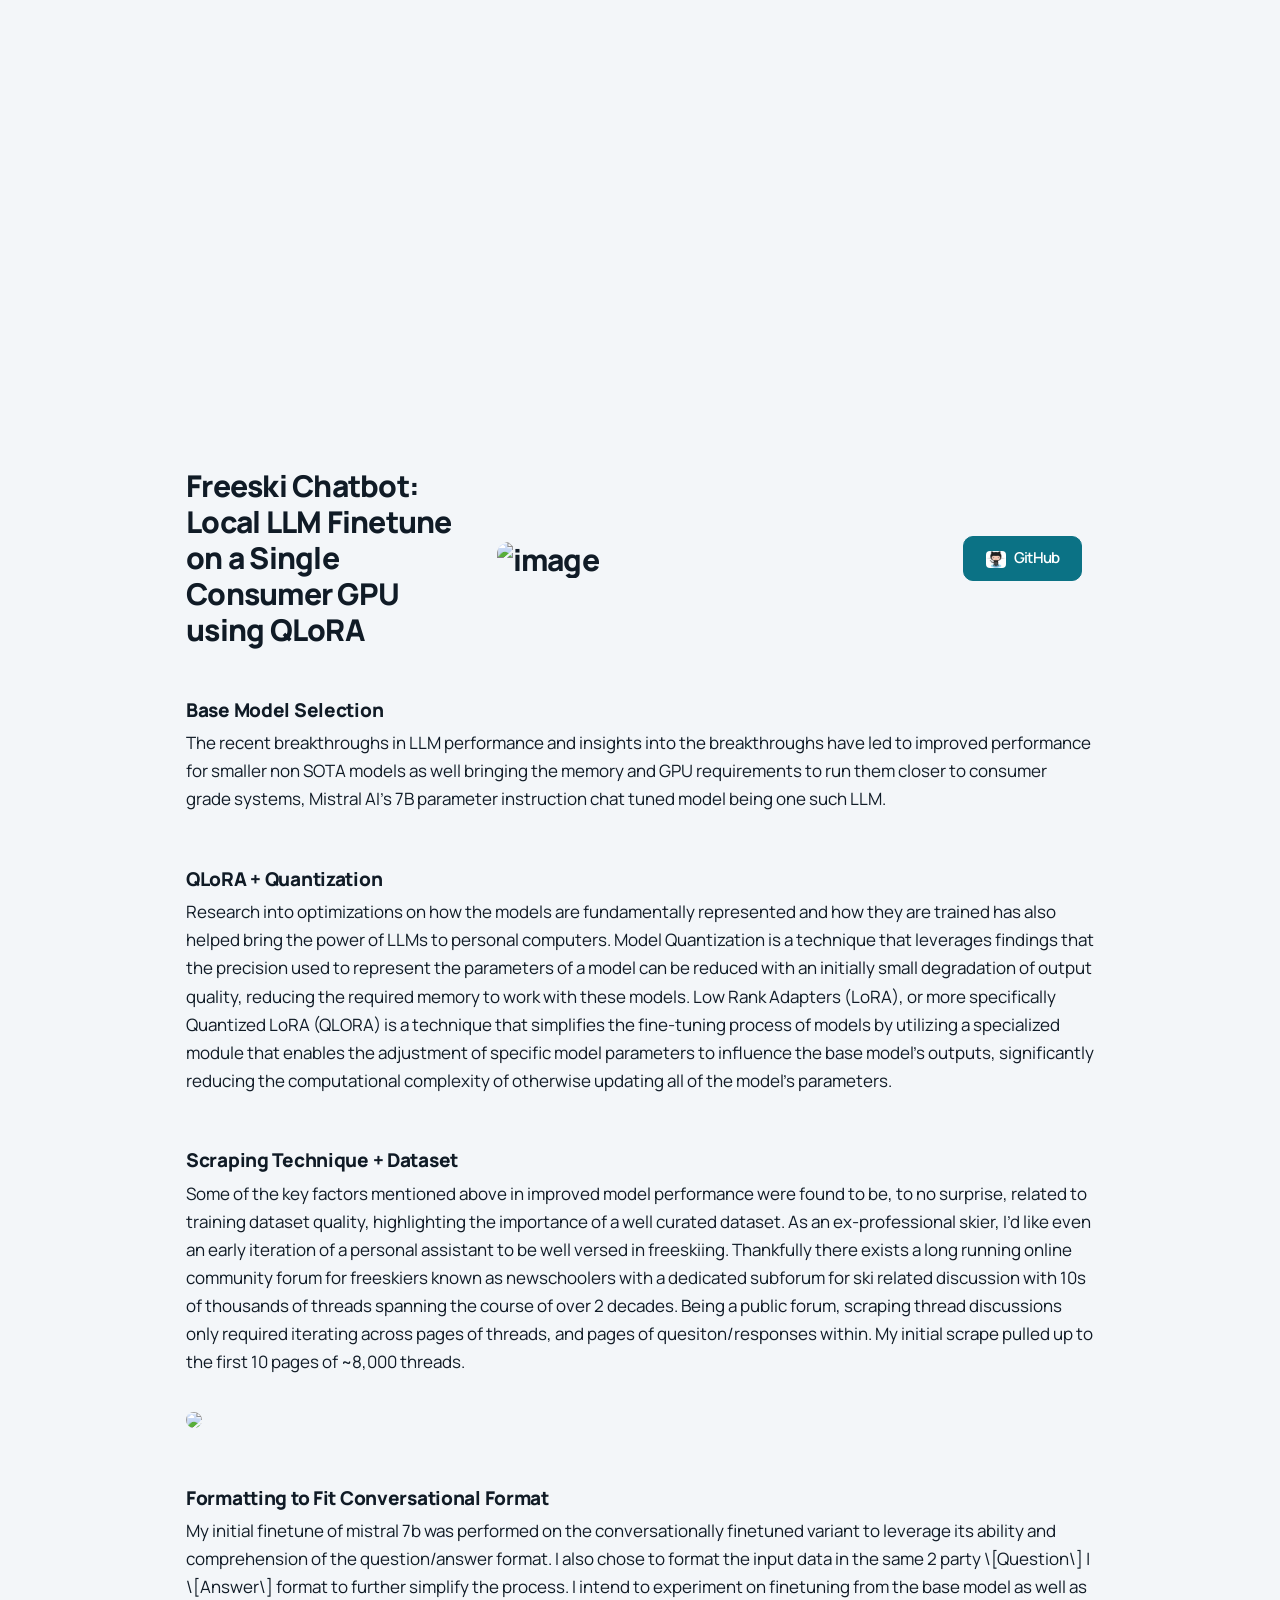
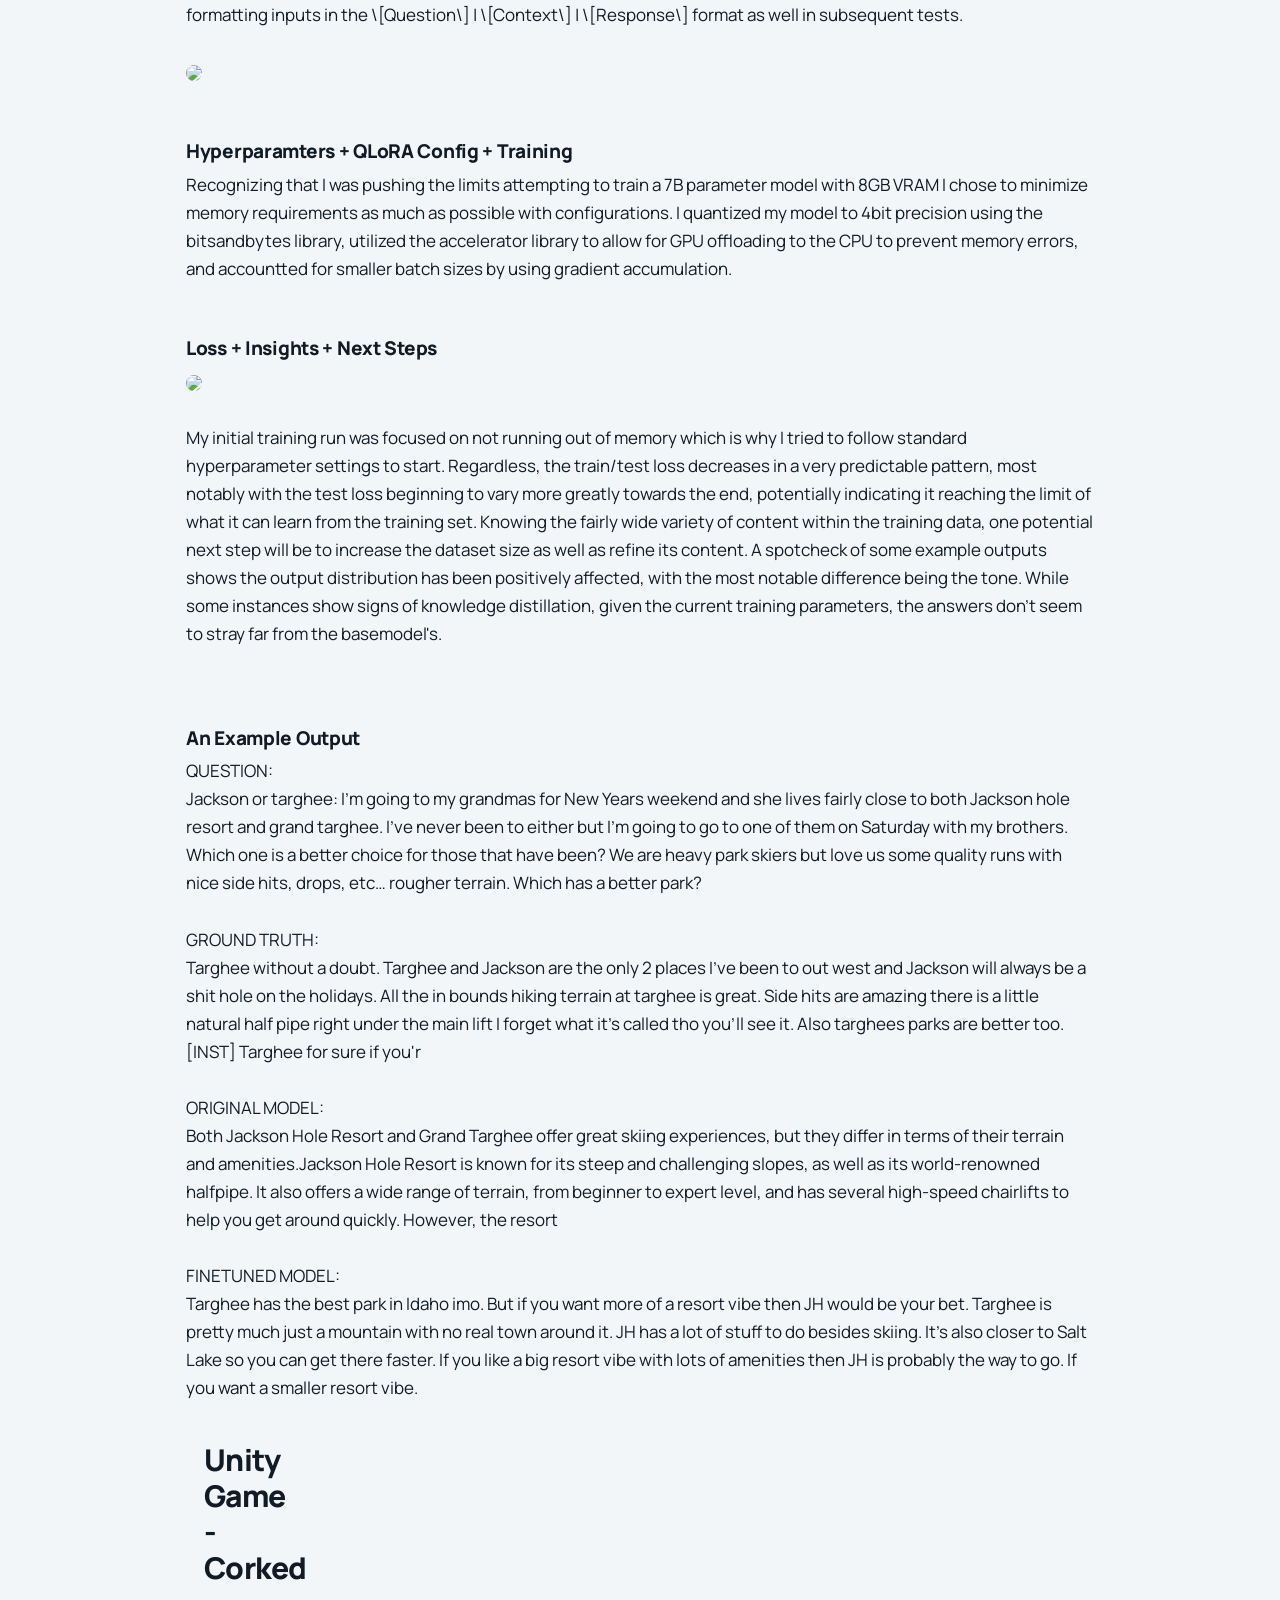
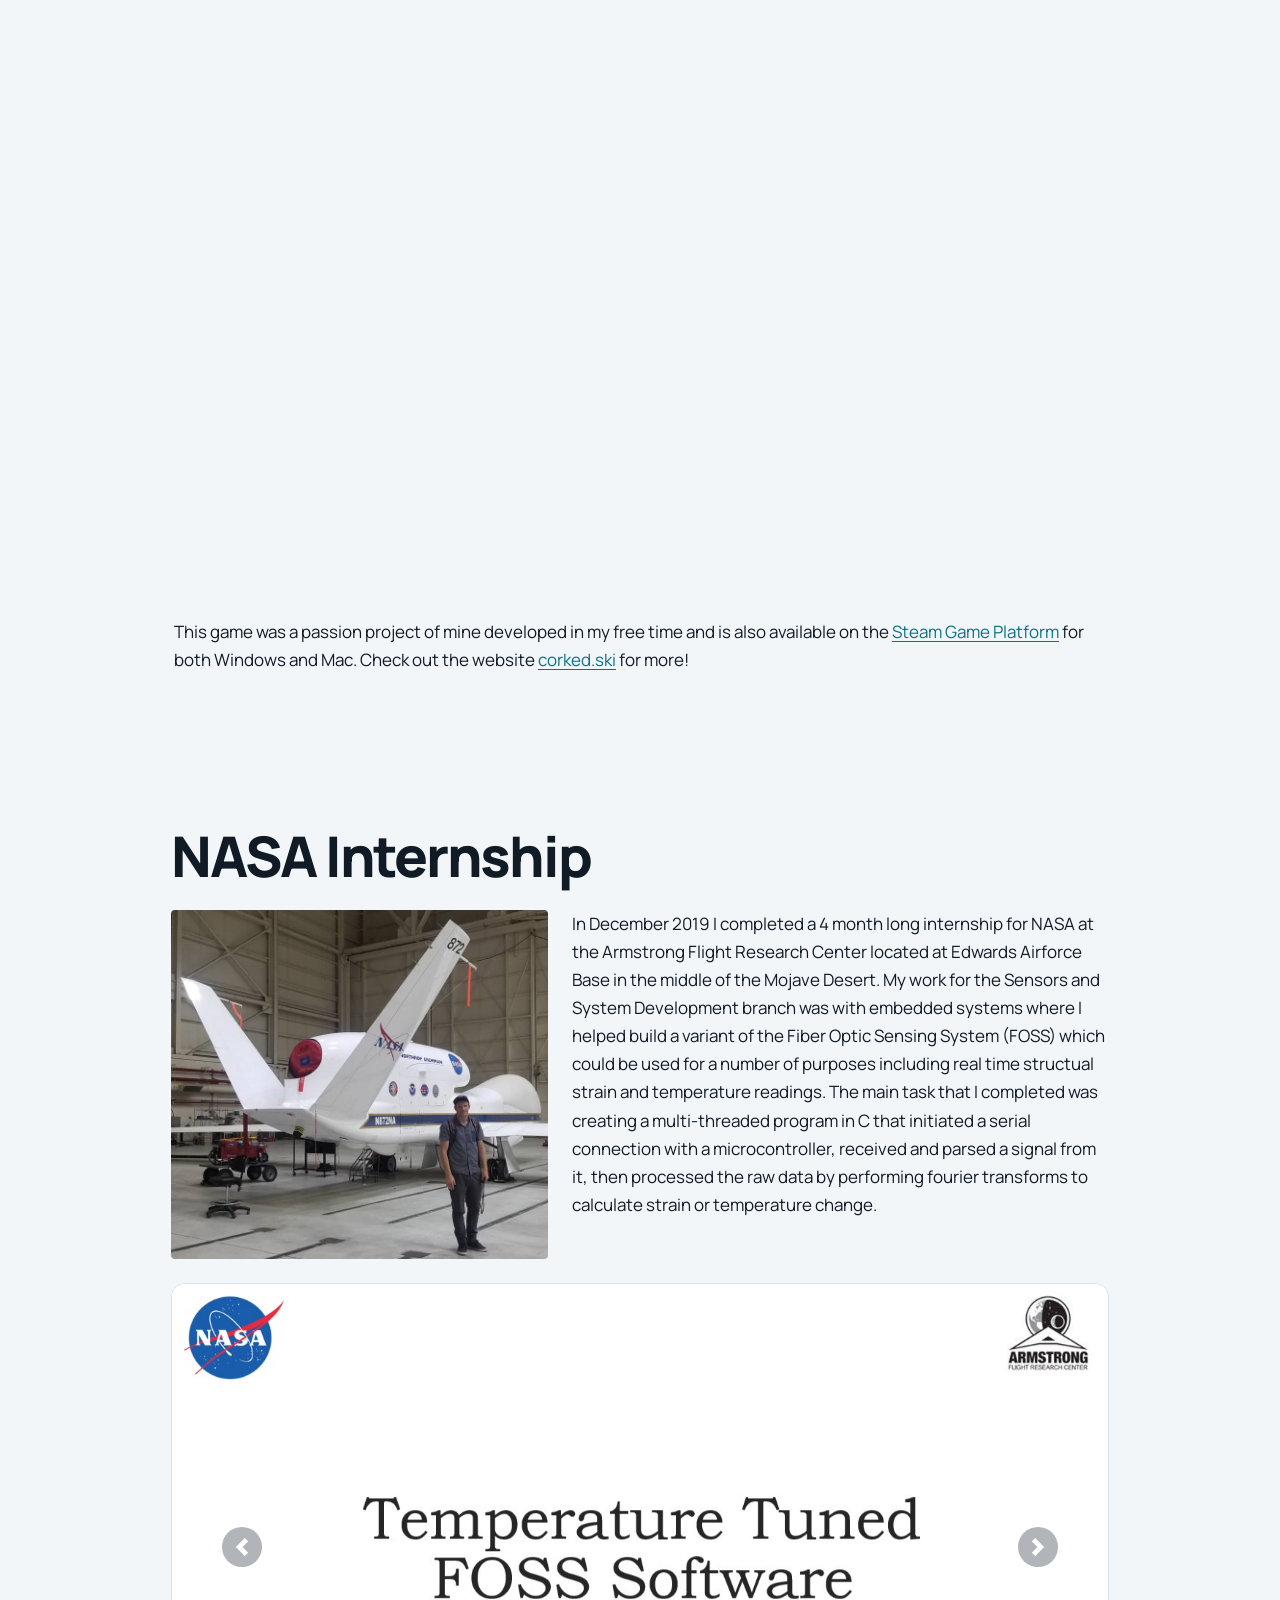
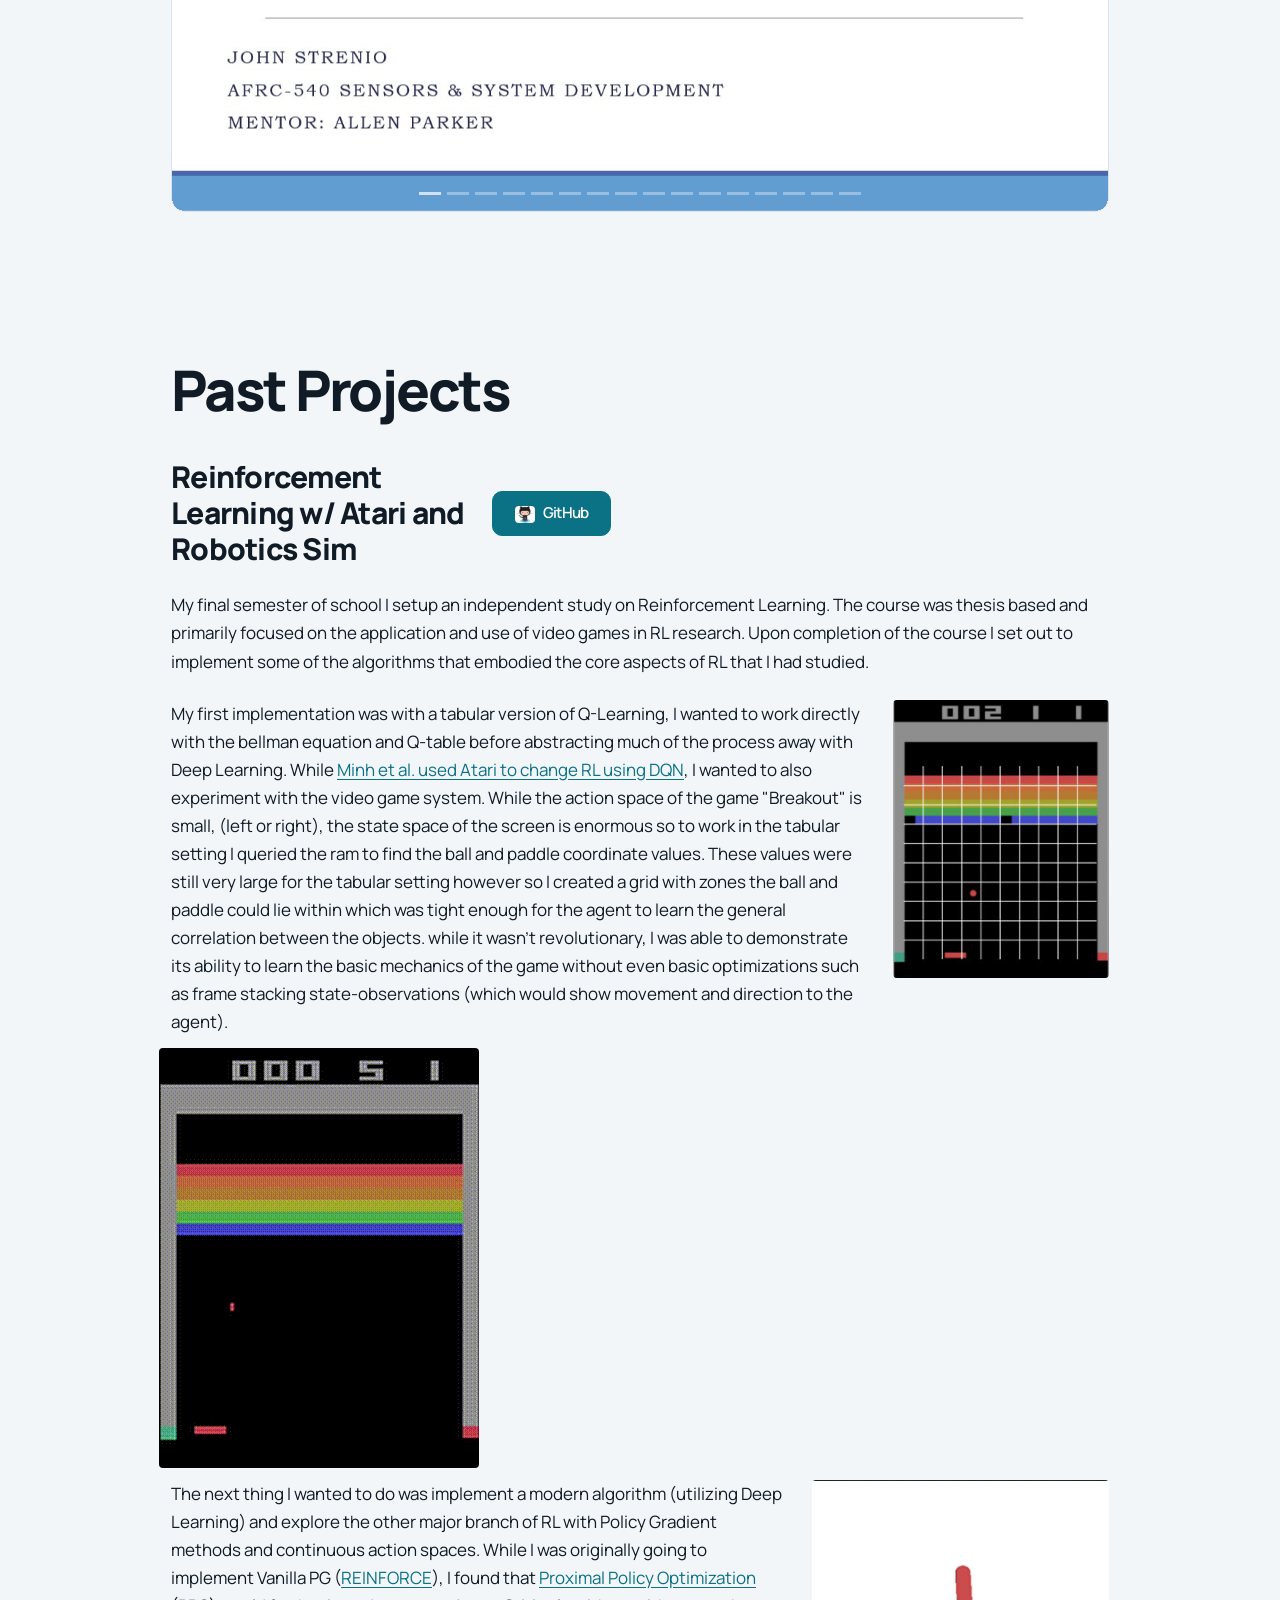
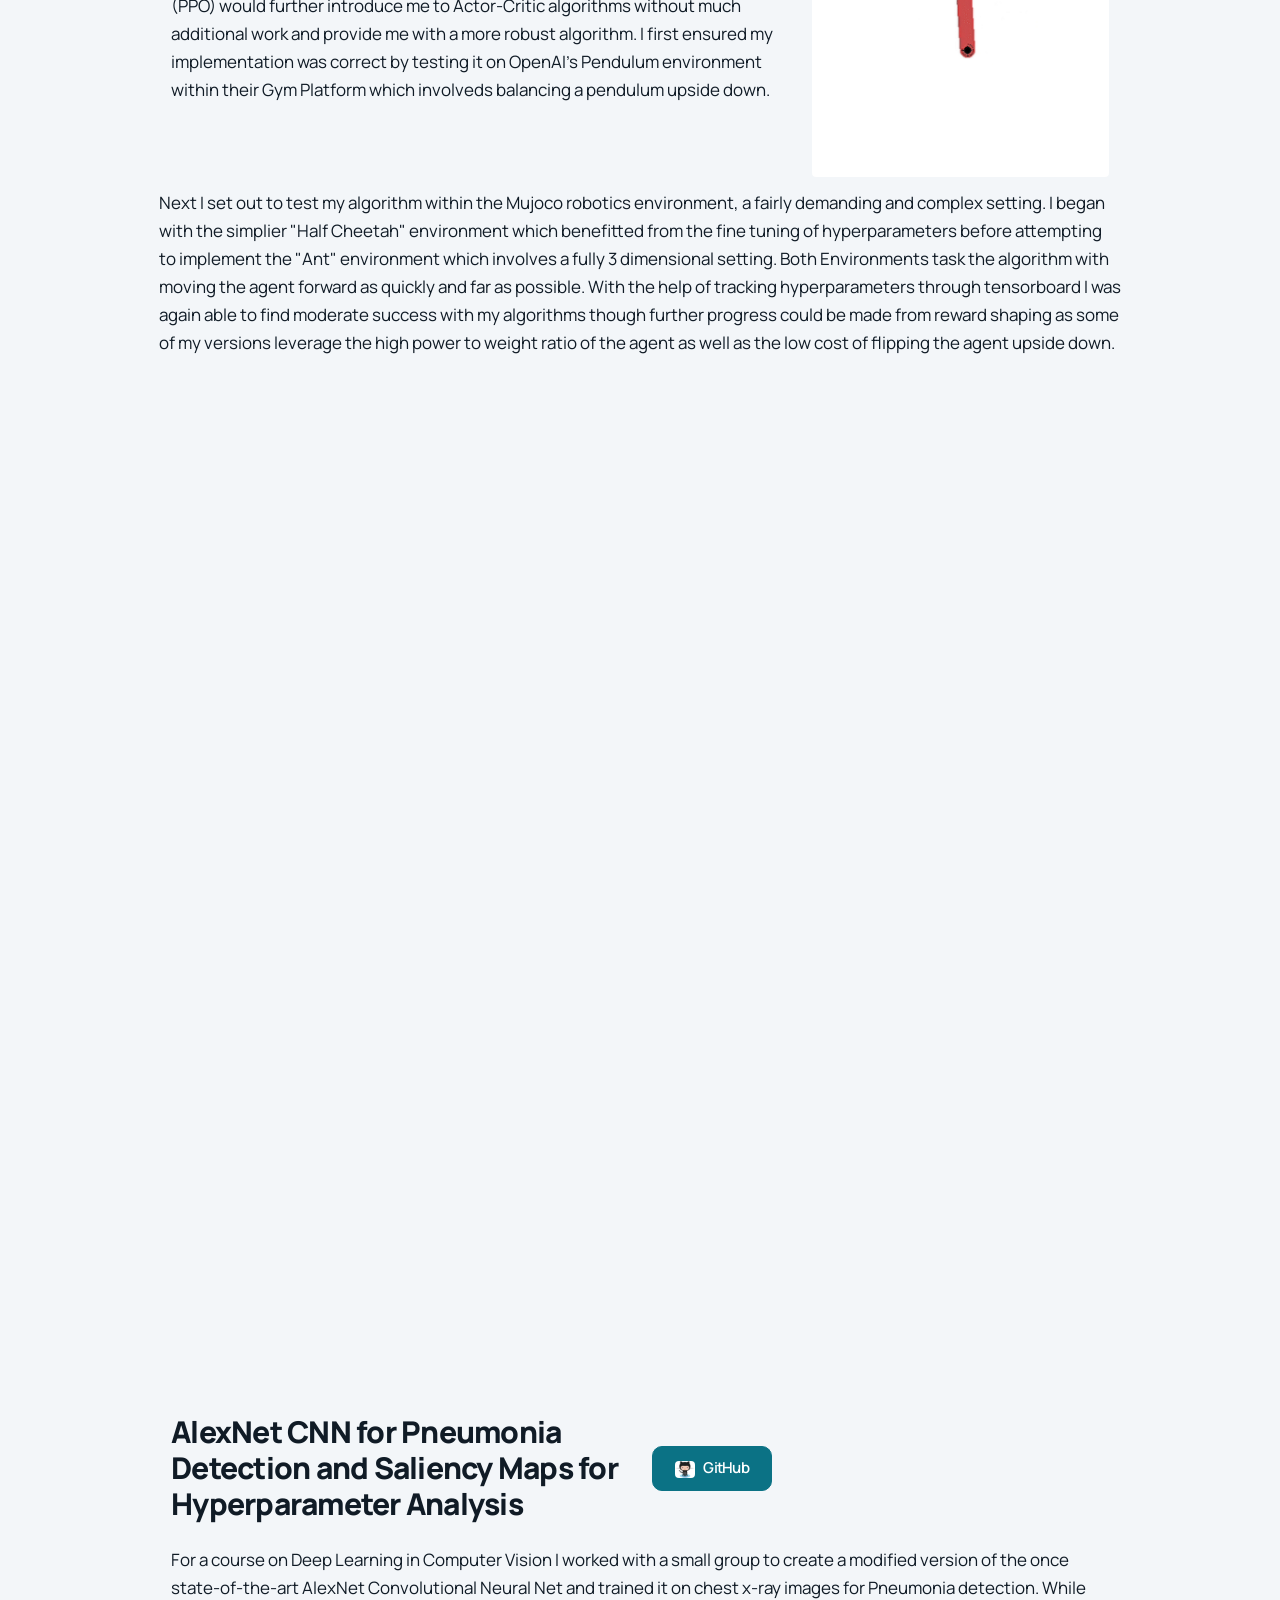
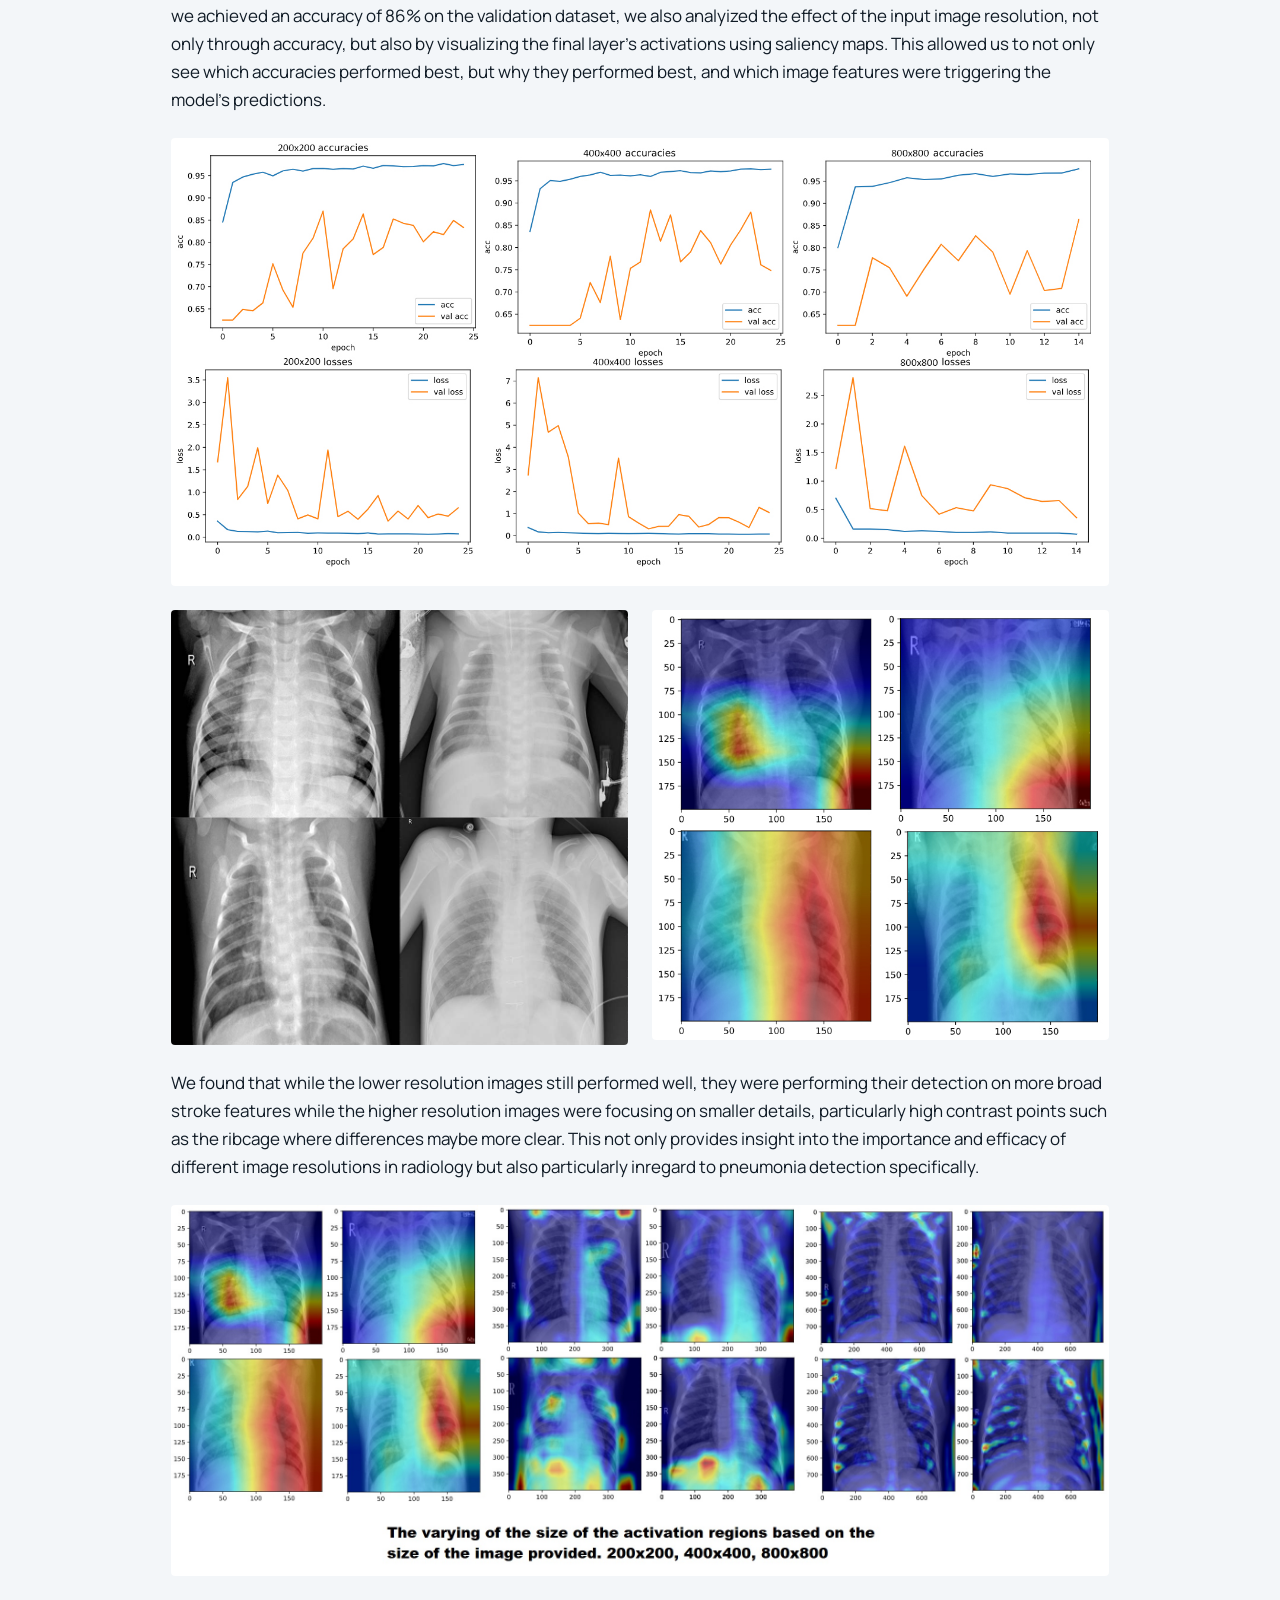
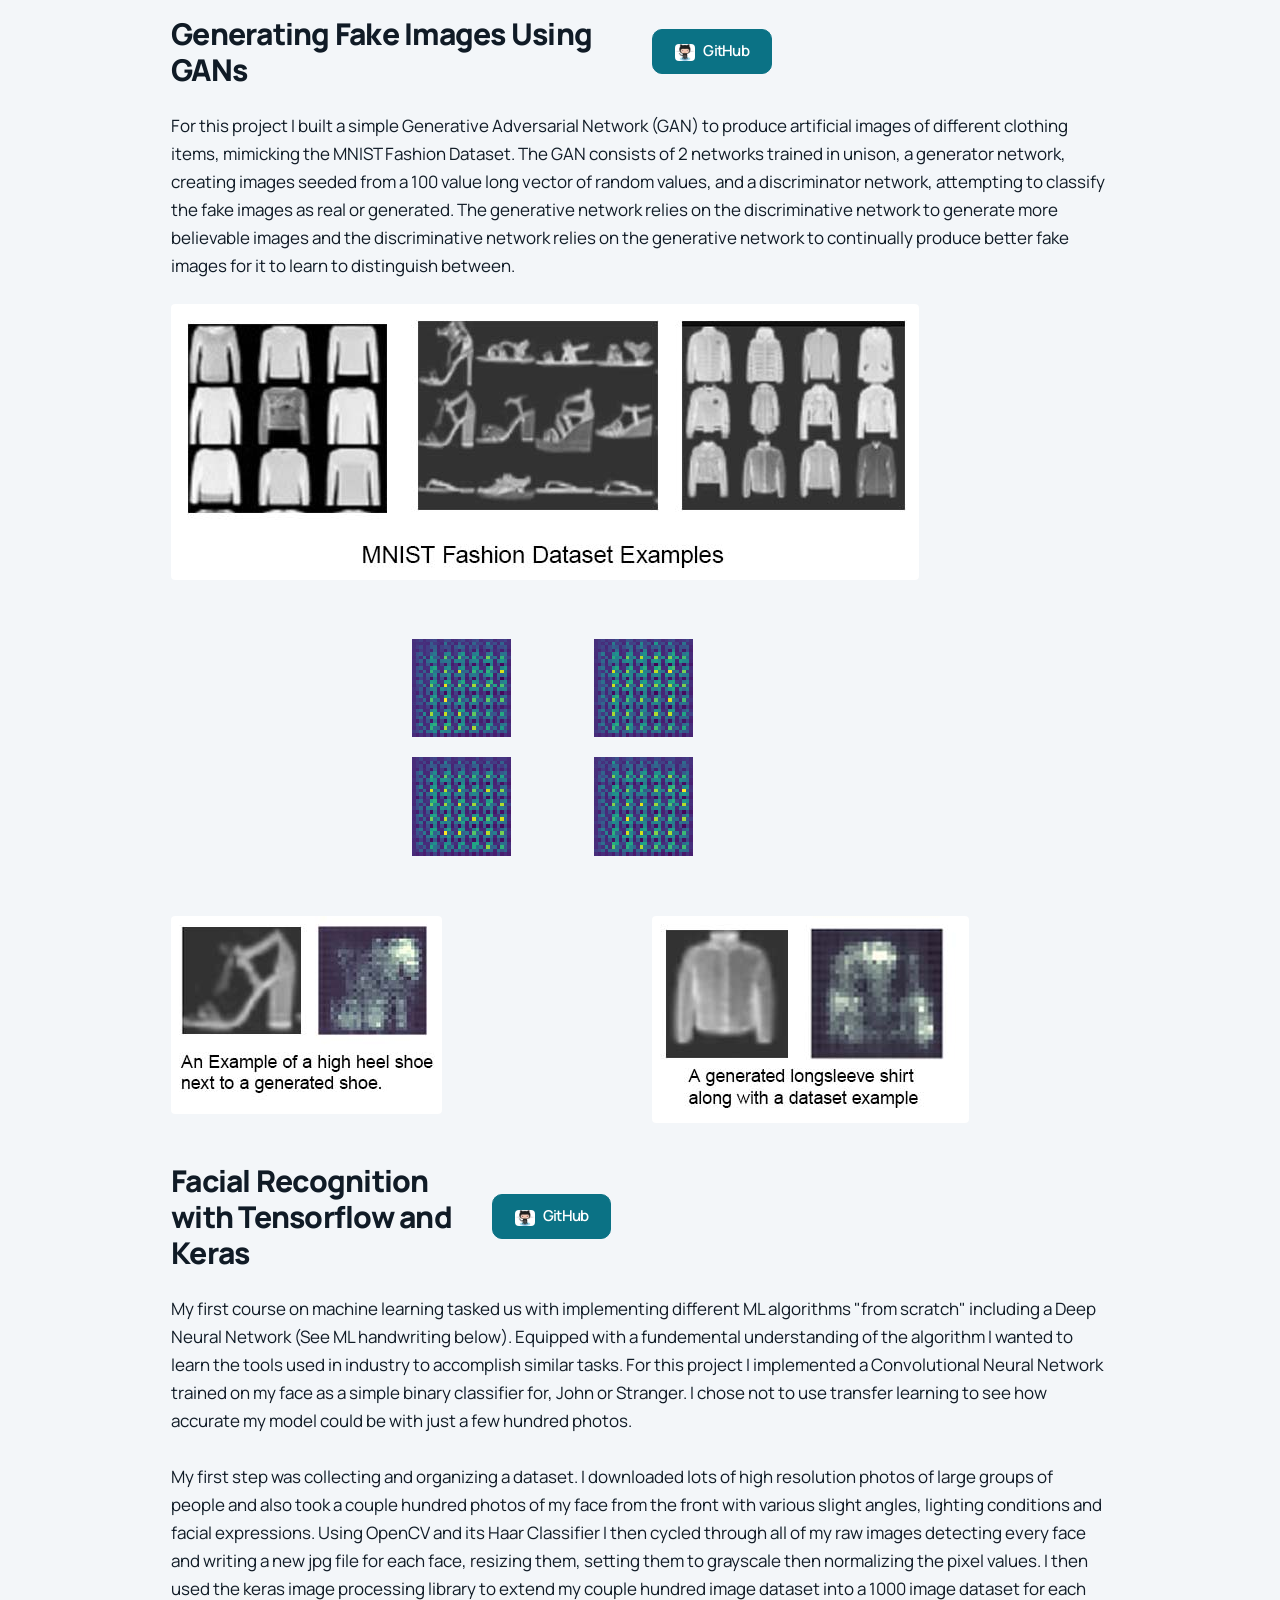
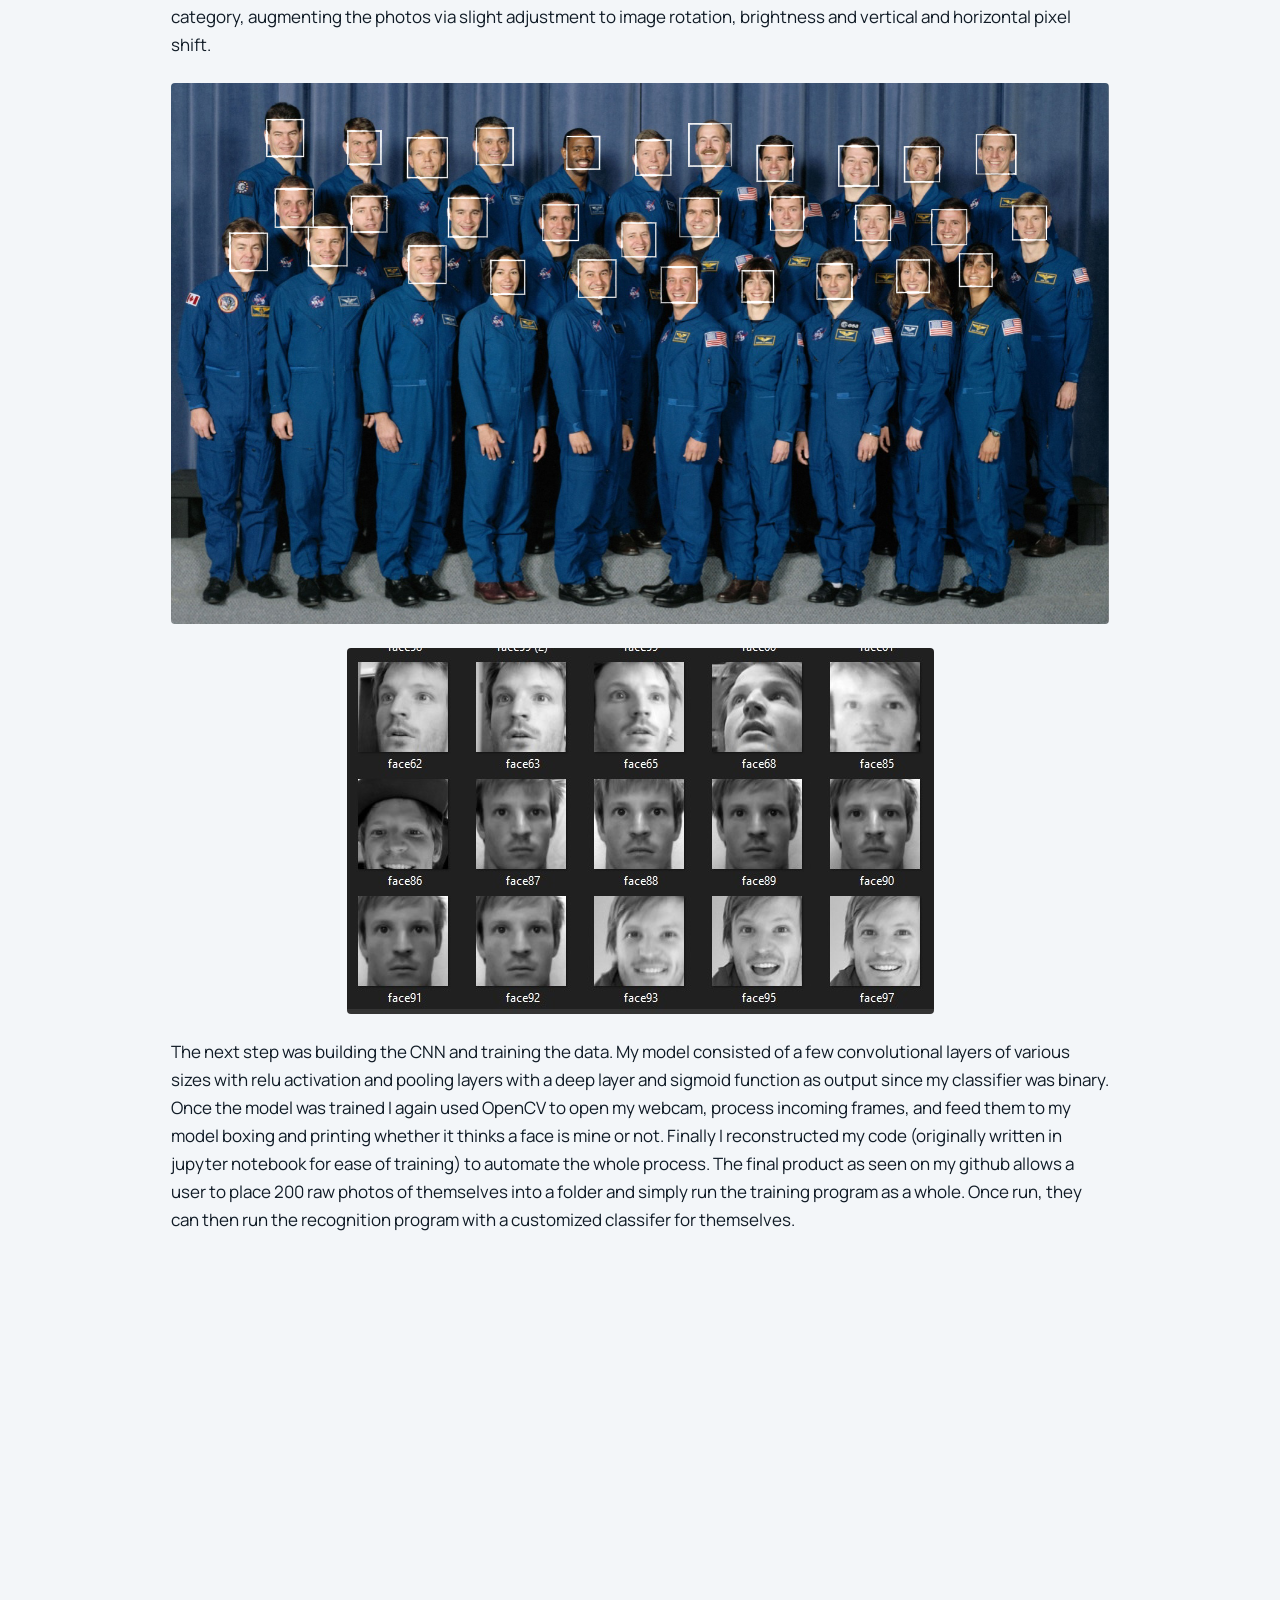
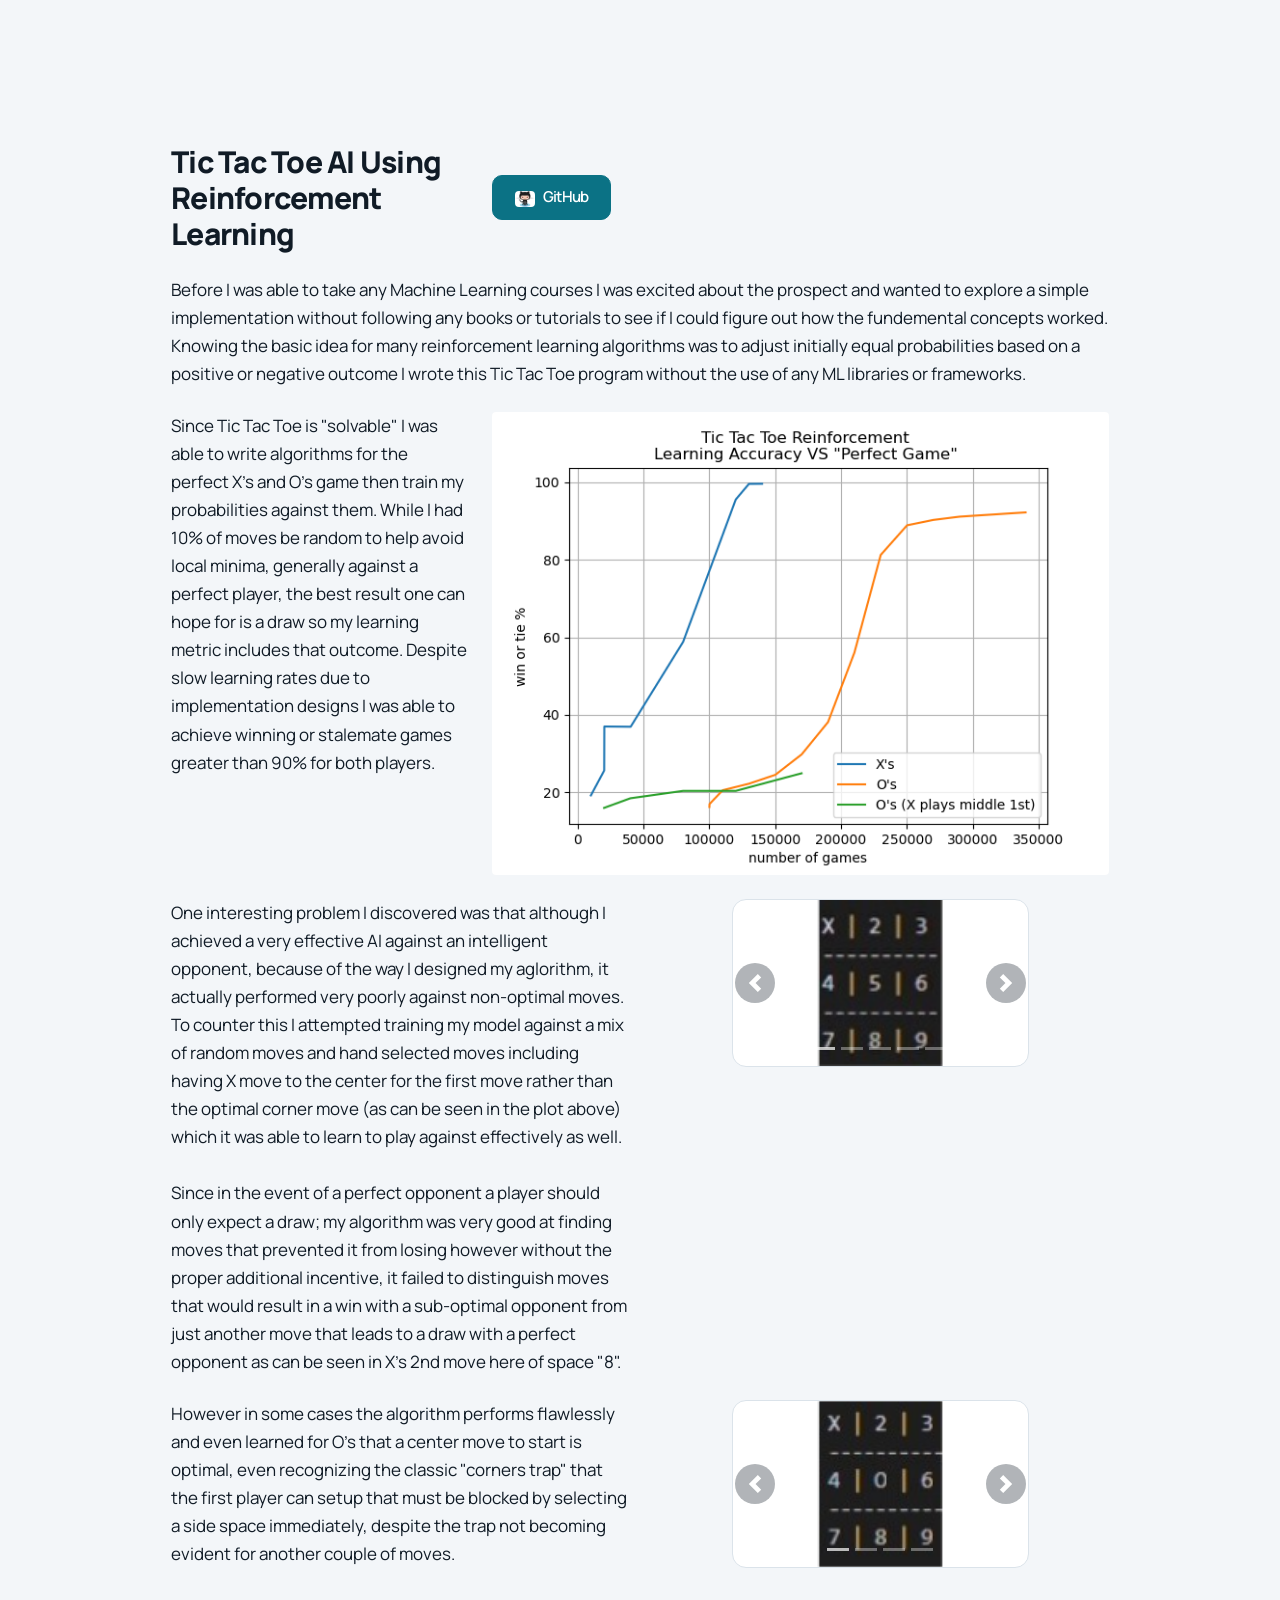
==== commit 5f4c39f6: "restyling" ====
--- a/projects.html
+++ b/projects.html
@@ -1,80 +1,32 @@
 <!doctype html>
-
 <html lang="en">
 <head>
-  <meta charset="utf-8">
-
-  <title>JohnStrenio.com</title>
-  <meta name="description">
-  <meta name="author" content="SitePoint">
-
-  <!--Bootstrap-->
-  <link
-  rel="stylesheet"
-  href="https://stackpath.bootstrapcdn.com/bootstrap/4.4.1/css/bootstrap.min.css"
-  integrity="sha384-Vkoo8x4CGsO3+Hhxv8T/Q5PaXtkKtu6ug5TOeNV6gBiFeWPGFN9MuhOf23Q9Ifjh"
-  crossorigin="anonymous"
-/>
-<!--Required Scripts for Bootstrap as per 4.4 documentation-->
-<script
-  src="https://code.jquery.com/jquery-3.4.1.slim.min.js"
-  integrity="sha384-J6qa4849blE2+poT4WnyKhv5vZF5SrPo0iEjwBvKU7imGFAV0wwj1yYfoRSJoZ+n"
-  crossorigin="anonymous"
-></script>
-<script
-  src="https://cdn.jsdelivr.net/npm/popper.js@1.16.0/dist/umd/popper.min.js"
-  integrity="sha384-Q6E9RHvbIyZFJoft+2mJbHaEWldlvI9IOYy5n3zV9zzTtmI3UksdQRVvoxMfooAo"
-  crossorigin="anonymous"
-></script>
-<script
-  src="https://stackpath.bootstrapcdn.com/bootstrap/4.4.1/js/bootstrap.min.js"
-  integrity="sha384-wfSDF2E50Y2D1uUdj0O3uMBJnjuUD4Ih7YwaYd1iqfktj0Uod8GCExl3Og8ifwB6"
-  crossorigin="anonymous"
-></script>
-
-  <link rel="stylesheet" href="index.css?v=1.0">
-  <script src="index.js"></script>
-  <link rel="shortcut icon" href="favicon12.png" type="image/png" />
-  
+<meta charset="utf-8">
+<meta name="viewport" content="width=device-width, initial-scale=1">
+<title>John Strenio | Hobby Projects & NASA</title>
+<meta name="description" content="Hobby projects and NASA work by John Strenio.">
+<link rel="shortcut icon" href="favicon12.png" type="image/png">
+<link rel="preconnect" href="https://fonts.googleapis.com">
+<link rel="preconnect" href="https://fonts.gstatic.com" crossorigin>
+<link href="https://fonts.googleapis.com/css2?family=Manrope:wght@400;500;600;800&display=swap" rel="stylesheet">
+<link rel="stylesheet" href="https://stackpath.bootstrapcdn.com/bootstrap/4.4.1/css/bootstrap.min.css" integrity="sha384-Vkoo8x4CGsO3+Hhxv8T/Q5PaXtkKtu6ug5TOeNV6gBiFeWPGFN9MuhOf23Q9Ifjh" crossorigin="anonymous">
+<link rel="stylesheet" href="site.css?v=2">
+<script>try{var t=localStorage.getItem("theme");if(t)document.documentElement.setAttribute("data-theme",t)}catch(e){}</script>
+<script async src="https://www.googletagmanager.com/gtag/js?id=G-HTJ686P290"></script>
+<script>window.dataLayer=window.dataLayer||[];function gtag(){dataLayer.push(arguments);}gtag('js',new Date());gtag('config','G-HTJ686P290');</script>
 </head>
-
-<!-- Google tag (gtag.js) -->
-<script async src="https://www.googletagmanager.com/gtag/js?id=G-HTJ686P290"></script>
-<script>
-  window.dataLayer = window.dataLayer || [];
-  function gtag(){dataLayer.push(arguments);}
-  gtag('js', new Date());
-
-  gtag('config', 'G-HTJ686P290');
-</script>
-
-<body class="body entire-webpage">
-  <nav class="navbar fixed-top navbar-expand-lg navbar-dark bg-dark">
-    <div class="container navbar_container">
-
-      <a class="navbar-brand" href="index.html">Home</a>
-      <button class="navbar-toggler" type="button" data-toggle="collapse" data-target="#navbarSupportedContent" aria-controls="navbarSupportedContent" aria-expanded="false" aria-label="Toggle navigation">
-        <span class="navbar-toggler-icon"></span>
-      </button>
-    
-      <div class="collapse navbar-collapse" id="navbarSupportedContent">
-        <ul class="navbar-nav mr-auto">
-          <li class="nav-item">
-            <a class="nav-link text-nowrap" href="projects.html">Hobby Projects & NASA</a>
-          </li>
-          <li class="nav-item">
-            <a class="nav-link text-nowrap" href="ski.html">Ski Career</a>
-          </li>
-          <li class="nav-item">
-            <a class="nav-link text-nowrap" href="index.html#contact">Contact</a>
-          </li>
-      </div>
-
-    </div>
-  </nav>
-
-
-<div class="container bg-grey">
+<body data-page="projects">
+<header class="nav">
+  <div class="wrap">
+    <a class="brand" href="index.html">John Strenio</a>
+    <div class="nav-right">
+      <nav class="links" id="links" aria-label="Main"><a href="index.html#work">Work</a><a href="projects.html" aria-current="page">Hobby projects &amp; NASA</a><a href="ski.html">Ski career</a><a href="index.html#contact">Contact</a></nav>
+      <button class="icon-btn" id="theme" type="button" aria-label="Toggle light and dark theme">&#9680;</button>
+      <button class="icon-btn menu" id="menu" type="button" aria-label="Menu" aria-expanded="false" aria-controls="links">&#9776;</button>
+    </div>
+  </div>
+</header>
+<main><div class="wrap page">
 
   <div class="row project_header">
     <div class="col col-4">
@@ -82,14 +34,14 @@
     </div>
      <div class="col col-2">
       <a class="btn btn-primary" href="https://github.com/jstrenio/ski_agent" target="_blank">
-        <img src="images/octocat.jpg" width="20" /> GitHub
+        <img loading="lazy" decoding="async" src="images/octocat.jpg" width="20" /> GitHub
       </a>
     </div>
   </div>
 
   <div class="row" style="margin-top:20px; margin-bottom:20px;">
   <div class="col">
-    <img
+    <img loading="lazy" decoding="async"
       src="images/agent_workflow.png"
       alt="Agentic Workflow Diagram"
       style="
@@ -109,7 +61,7 @@
       </div>
   </div>
   <div class="row">
-    <iframe
+    <iframe loading="lazy"
     src="https://ski-agent.onrender.com/"
     width="100%"
     height="900"
@@ -123,20 +75,18 @@
     </div>
   </div>
 
-  <h3 class="full-width">
-    <div class="bar">&nbsp</div>
-  </h3>
+  <hr class="rule">
 
   <div class="row project_header">
     <div class="col col-4">
       Freeski Chatbot: Local LLM Finetune on a Single Consumer GPU using QLoRA
     </div>
     <div class="col col-6">
-      <img src="https://i.imgur.com/14ZLpWR.jpg" alt="image">
+      <img loading="lazy" decoding="async" src="https://i.imgur.com/14ZLpWR.jpg" alt="image">
     </div>
     <div class="col col-2">
       <a class="btn btn-primary" href="https://github.com/jstrenio/llm_ft" target="_blank">
-        <img src="images/octocat.jpg" width="20" /> GitHub
+        <img loading="lazy" decoding="async" src="images/octocat.jpg" width="20" /> GitHub
       </a>
     </div>
   </div>
@@ -157,7 +107,7 @@
         Some of the key factors mentioned above in improved model performance were found to be, to no surprise, related to training dataset quality, highlighting the importance of a well curated dataset. As an ex-professional skier, I’d like even an early iteration of a personal assistant to be well versed in freeskiing. Thankfully there exists a long running online community forum for freeskiers known as newschoolers with a dedicated subforum for ski related discussion with 10s of thousands of threads spanning the course of over 2 decades. Being a public forum, scraping thread discussions only required iterating across pages of threads, and pages of quesiton/responses within. My initial scrape pulled up to the first 10 pages of ~8,000 threads.
         <br><br>
 
-        <img src='https://i.imgur.com/v8L1OSM.jpg'>
+        <img loading="lazy" decoding="async" src='https://i.imgur.com/v8L1OSM.jpg'>
 
         <br><br>
 
@@ -166,7 +116,7 @@
 
         <br><br>
 
-        <img src="https://i.imgur.com/FMqwBk1.jpg">>
+        <img loading="lazy" decoding="async" src="https://i.imgur.com/FMqwBk1.jpg">
 
         <br><br>
 
@@ -178,7 +128,7 @@
 
 
 
-        <img src="https://i.imgur.com/4R17TFL.jpg">
+        <img loading="lazy" decoding="async" src="https://i.imgur.com/4R17TFL.jpg">
 
         <br><br>
         My initial training run was focused on not running out of memory which is why I tried to follow standard hyperparameter settings to start. Regardless, the train/test loss decreases in a very predictable pattern, most notably with the test loss beginning to vary more greatly towards the end, potentially indicating it reaching the limit of what it can learn from the training set. Knowing the fairly wide variety of content within the training data, one potential next step will be to increase the dataset size as well as refine its content. A spotcheck of some example outputs shows the output distribution has been positively affected, with the most notable difference being the tone. While some instances show signs of knowledge distillation, given the current training parameters, the answers don't seem to stray far from the basemodel's.
@@ -210,9 +160,7 @@
     </div>
   </div>
 
-  <h3 class="full-width">
-    <div class="bar">&nbsp</div>
-  </h3>
+  <hr class="rule">
 
   <div class="row project_header">
     <div class="col col-4">
@@ -220,7 +168,7 @@
     </div>
   </div>
   <div class="row">
-    <iframe frameborder="0" src="https://itch.io/embed-upload/8924981?color=ffffff" allowfullscreen="false" width="980" height="620"><a href="https://johnstrenio.itch.io/corked">.</a></iframe>
+    <iframe loading="lazy" frameborder="0" src="https://itch.io/embed-upload/8924981?color=ffffff" allowfullscreen="false" width="980" height="620"><a href="https://johnstrenio.itch.io/corked">.</a></iframe>
 
     <div id="content-container">
       <div id="description">
@@ -237,9 +185,7 @@
     </div>
   </div>
 
-  <h3 class="full-width">
-    <div class="bar">&nbsp</div>
-  </h3>
+  <hr class="rule">
 
 
 
@@ -254,7 +200,7 @@
     </div>
     <div class="row">
       <div class="col col-5">
-        <img src="images/hawk.jpg" class="img-fluid rounded" alt="Responsive image">
+        <img loading="lazy" decoding="async" src="images/hawk.jpg" class="img-fluid rounded" alt="Responsive image">
       </div>
       <div class="col col-7">
         In December 2019 I completed a 4 month long internship for NASA at the Armstrong 
@@ -293,52 +239,52 @@
 
           <div class="carousel-inner">
             <div class="carousel-item active">
-              <img class="d-block w-100" src="images/Slide1.jpg" alt="First slide">
-            </div>
-            <div class="carousel-item">
-              <img class="d-block w-100" src="images/Slide2.jpg" alt="Second slide">
-            </div>
-            <div class="carousel-item">
-              <img class="d-block w-100" src="images/Slide3.jpg" alt="Third slide">
-            </div>
-            <div class="carousel-item">
-              <img class="d-block w-100" src="images/Slide4.jpg" alt="4th slide">
-            </div>
-            <div class="carousel-item">
-              <img class="d-block w-100" src="images/Slide5.jpg">
-            </div>
-            <div class="carousel-item">
-              <img class="d-block w-100" src="images/Slide6.jpg">
-            </div>
-            <div class="carousel-item">
-              <img class="d-block w-100" src="images/Slide7.jpg">
-            </div>
-            <div class="carousel-item">
-              <img class="d-block w-100" src="images/Slide8.jpg">
-            </div>
-            <div class="carousel-item">
-              <img class="d-block w-100" src="images/Slide9.jpg">
-            </div>
-            <div class="carousel-item">
-              <img class="d-block w-100" src="images/Slide10.jpg">
-            </div>
-            <div class="carousel-item">
-              <img class="d-block w-100" src="images/Slide11.jpg">
-            </div>
-            <div class="carousel-item">
-              <img class="d-block w-100" src="images/Slide12.jpg">
-            </div>
-            <div class="carousel-item">
-              <img class="d-block w-100" src="images/Slide13.jpg">
-            </div>
-            <div class="carousel-item">
-              <img class="d-block w-100" src="images/Slide14.jpg">
-            </div>
-            <div class="carousel-item">
-              <img class="d-block w-100" src="images/Slide15.jpg">
-            </div>
-            <div class="carousel-item">
-              <img class="d-block w-100" src="images/Slide16.jpg">
+              <img loading="lazy" decoding="async" class="d-block w-100" src="images/Slide1.jpg" alt="First slide">
+            </div>
+            <div class="carousel-item">
+              <img loading="lazy" decoding="async" class="d-block w-100" src="images/Slide2.jpg" alt="Second slide">
+            </div>
+            <div class="carousel-item">
+              <img loading="lazy" decoding="async" class="d-block w-100" src="images/Slide3.jpg" alt="Third slide">
+            </div>
+            <div class="carousel-item">
+              <img loading="lazy" decoding="async" class="d-block w-100" src="images/Slide4.jpg" alt="4th slide">
+            </div>
+            <div class="carousel-item">
+              <img loading="lazy" decoding="async" class="d-block w-100" src="images/Slide5.jpg">
+            </div>
+            <div class="carousel-item">
+              <img loading="lazy" decoding="async" class="d-block w-100" src="images/Slide6.jpg">
+            </div>
+            <div class="carousel-item">
+              <img loading="lazy" decoding="async" class="d-block w-100" src="images/Slide7.jpg">
+            </div>
+            <div class="carousel-item">
+              <img loading="lazy" decoding="async" class="d-block w-100" src="images/Slide8.jpg">
+            </div>
+            <div class="carousel-item">
+              <img loading="lazy" decoding="async" class="d-block w-100" src="images/Slide9.jpg">
+            </div>
+            <div class="carousel-item">
+              <img loading="lazy" decoding="async" class="d-block w-100" src="images/Slide10.jpg">
+            </div>
+            <div class="carousel-item">
+              <img loading="lazy" decoding="async" class="d-block w-100" src="images/Slide11.jpg">
+            </div>
+            <div class="carousel-item">
+              <img loading="lazy" decoding="async" class="d-block w-100" src="images/Slide12.jpg">
+            </div>
+            <div class="carousel-item">
+              <img loading="lazy" decoding="async" class="d-block w-100" src="images/Slide13.jpg">
+            </div>
+            <div class="carousel-item">
+              <img loading="lazy" decoding="async" class="d-block w-100" src="images/Slide14.jpg">
+            </div>
+            <div class="carousel-item">
+              <img loading="lazy" decoding="async" class="d-block w-100" src="images/Slide15.jpg">
+            </div>
+            <div class="carousel-item">
+              <img loading="lazy" decoding="async" class="d-block w-100" src="images/Slide16.jpg">
             </div>
 
           </div>
@@ -356,9 +302,7 @@
     </div>
   </div>
 
-  <h3 class="full-width">
-    <div class="bar">&nbsp</div>
-  </h3>
+  <hr class="rule">
 
     <!-- ============================================================= ML PROJECTS ========================================================================= -->
 
@@ -376,7 +320,7 @@
       </div>
       <div class="col col-8">
         <a class="btn btn-primary" href="https://github.com/jstrenio/Exploring-Reinforcement-Learning" target="_blank">
-          <img src="images/octocat.jpg" width="20" /> GitHub
+          <img loading="lazy" decoding="async" src="images/octocat.jpg" width="20" /> GitHub
         </a>
       </div>
     </div>
@@ -401,11 +345,11 @@
         to the agent).
       </div>
       <div class="col col-3">
-        <img src="images/breakout_grid.jpg" class="img-fluid rounded float-center" alt="Responsive image">
-      </div>
-    </div>
-    <div class="row">
-      <img src="images/breakout.gif" class="img-fluid rounded float-center" alt="Responsive image">
+        <img loading="lazy" decoding="async" src="images/breakout_grid.jpg" class="img-fluid rounded float-center" alt="Responsive image">
+      </div>
+    </div>
+    <div class="row">
+      <img loading="lazy" decoding="async" src="images/breakout.gif" class="img-fluid rounded float-center" alt="Responsive image">
     </div>
 
     <div class="row">
@@ -418,7 +362,7 @@
         on OpenAI's Pendulum environment within their Gym Platform which involveds balancing a pendulum upside down.
       </div>
       <div class="col col-4">
-        <img src="images/pendulum.gif" class="img-fluid rounded float-center" alt="Responsive image">
+        <img loading="lazy" decoding="async" src="images/pendulum.gif" class="img-fluid rounded float-center" alt="Responsive image">
       </div>
     </div>
     <div class="row">
@@ -433,14 +377,14 @@
     <div class="row">
       <div class="col col-1"></div>
       <div class="col col-11">
-        <iframe width="800" height="500" src="https://www.youtube.com/embed/khfhQC-DY1U" title="YouTube video player" frameborder="0" allow="accelerometer; autoplay; clipboard-write; encrypted-media; gyroscope; picture-in-picture" allowfullscreen></iframe>   
+        <iframe loading="lazy" width="800" height="500" src="https://www.youtube.com/embed/khfhQC-DY1U" title="YouTube video player" frameborder="0" allow="accelerometer; autoplay; clipboard-write; encrypted-media; gyroscope; picture-in-picture" allowfullscreen></iframe>   
       </div>
     </div>
 
     <div class="row">
       <div class="col col-1"></div>
       <div class="col col-11">
-        <iframe width="800" height="500" src="https://www.youtube.com/embed/krkDM1yiH7E" title="YouTube video player" frameborder="0" allow="accelerometer; autoplay; clipboard-write; encrypted-media; gyroscope; picture-in-picture" allowfullscreen></iframe>    
+        <iframe loading="lazy" width="800" height="500" src="https://www.youtube.com/embed/krkDM1yiH7E" title="YouTube video player" frameborder="0" allow="accelerometer; autoplay; clipboard-write; encrypted-media; gyroscope; picture-in-picture" allowfullscreen></iframe>    
       </div>
     </div>
 
@@ -452,7 +396,7 @@
       </div>
       <div class="col col-6">
         <a class="btn btn-primary" href="https://github.com/jstrenio/" target="_blank">
-          <img src="images/octocat.jpg" width="20" /> GitHub
+          <img loading="lazy" decoding="async" src="images/octocat.jpg" width="20" /> GitHub
         </a>
       </div>
     </div>
@@ -469,15 +413,15 @@
 
     <div class="row">
       <div class="col">
-        <img src="images/xray_train.jpg" class="img-fluid rounded float-center" alt="Responsive image">
-      </div>
-    </div>
-    <div class="row">
-      <div class="col col-6">
-        <img src="images/xrays.jpg" class="img-fluid rounded float-center" alt="Responsive image">
-      </div>
-      <div class="col col-6">
-        <img src="images/heatmaps.jpg" class="img-fluid rounded float-center" alt="Responsive image">
+        <img loading="lazy" decoding="async" src="images/xray_train.jpg" class="img-fluid rounded float-center" alt="Responsive image">
+      </div>
+    </div>
+    <div class="row">
+      <div class="col col-6">
+        <img loading="lazy" decoding="async" src="images/xrays.jpg" class="img-fluid rounded float-center" alt="Responsive image">
+      </div>
+      <div class="col col-6">
+        <img loading="lazy" decoding="async" src="images/heatmaps.jpg" class="img-fluid rounded float-center" alt="Responsive image">
       </div>
     </div>
 
@@ -493,7 +437,7 @@
 
     <div class="row">
       <div class="col">
-        <img src="images/xray_maps.jpg" class="img-fluid rounded float-center" alt="Responsive image">
+        <img loading="lazy" decoding="async" src="images/xray_maps.jpg" class="img-fluid rounded float-center" alt="Responsive image">
       </div>
     </div>
 
@@ -508,7 +452,7 @@
       </div>
       <div class="col col-6">
         <a class="btn btn-primary" href="https://github.com/jstrenio/" target="_blank">
-          <img src="images/octocat.jpg" width="20" /> GitHub
+          <img loading="lazy" decoding="async" src="images/octocat.jpg" width="20" /> GitHub
         </a>
       </div>
     </div>
@@ -526,21 +470,21 @@
 
     <div class="row">
       <div class="col">
-        <img src="images/fashion.jpg" class="img-fluid rounded float-center" alt="Responsive image">
+        <img loading="lazy" decoding="async" src="images/fashion.jpg" class="img-fluid rounded float-center" alt="Responsive image">
       </div>
     </div>
     <div class="row">
       <div class="col col-2"></div>
       <div class="col col-6">
-        <img src="images/gan.gif" class="img-fluid rounded float-center" alt="Responsive image">
-      </div>
-    </div>
-    <div class="row">
-      <div class="col col-6">
-        <img src="images/shoe_gan.jpg" class="img-fluid rounded float-center" alt="Responsive image">
-      </div>
-      <div class="col col-6">
-        <img src="images/shirt_gan.jpg" class="img-fluid rounded float-center" alt="Responsive image">
+        <img loading="lazy" decoding="async" src="images/gan.gif" class="img-fluid rounded float-center" alt="Responsive image">
+      </div>
+    </div>
+    <div class="row">
+      <div class="col col-6">
+        <img loading="lazy" decoding="async" src="images/shoe_gan.jpg" class="img-fluid rounded float-center" alt="Responsive image">
+      </div>
+      <div class="col col-6">
+        <img loading="lazy" decoding="async" src="images/shirt_gan.jpg" class="img-fluid rounded float-center" alt="Responsive image">
       </div>
     </div>
 
@@ -552,7 +496,7 @@
       </div>
       <div class="col col-8">
         <a class="btn btn-primary" href="https://github.com/jstrenio/facial_rec" target="_blank">
-          <img src="images/octocat.jpg" width="20" /> GitHub
+          <img loading="lazy" decoding="async" src="images/octocat.jpg" width="20" /> GitHub
         </a>
       </div>
     </div>
@@ -581,13 +525,13 @@
 
     <div class="row">
       <div class="col">
-        <img src="images/group_photo.jpg" class="img-fluid rounded float-center" alt="Responsive image">
+        <img loading="lazy" decoding="async" src="images/group_photo.jpg" class="img-fluid rounded float-center" alt="Responsive image">
       </div>
     </div>
 
     <div class="row">
       <div class="col text-center">
-        <img src="images/lj_face.jpg" class="img-fluid rounded float-center" alt="Responsive image">
+        <img loading="lazy" decoding="async" src="images/lj_face.jpg" class="img-fluid rounded float-center" alt="Responsive image">
       </div>
     </div>
 
@@ -608,7 +552,7 @@
     <div class="row">
       <div class="col col-2"></div>
       <div class="col">
-        <iframe width="560" height="315" src="https://www.youtube.com/embed/xe5YaNbCjfw" title="YouTube video player" frameborder="0" allow="accelerometer; autoplay; clipboard-write; encrypted-media; gyroscope; picture-in-picture" allowfullscreen></iframe>
+        <iframe loading="lazy" width="560" height="315" src="https://www.youtube.com/embed/xe5YaNbCjfw" title="YouTube video player" frameborder="0" allow="accelerometer; autoplay; clipboard-write; encrypted-media; gyroscope; picture-in-picture" allowfullscreen></iframe>
       </div>
     </div>
     <a name="ttt"></a>
@@ -618,7 +562,7 @@
       </div>
       <div class="col col-8">
         <a class="btn btn-primary" href="https://github.com/jstrenio/tictactoe" target="_blank">
-          <img src="images/octocat.jpg" width="20" /> GitHub
+          <img loading="lazy" decoding="async" src="images/octocat.jpg" width="20" /> GitHub
         </a>
       </div>
     </div>
@@ -643,7 +587,7 @@
         stalemate games greater than 90% for both players. 
       </div>
       <div class="col col-8">
-        <img src="images/ttt_plot.png" class="img-fluid rounded float-right" alt="Responsive image">
+        <img loading="lazy" decoding="async" src="images/ttt_plot.png" class="img-fluid rounded float-right" alt="Responsive image">
       </div>
     </div>
 
@@ -677,19 +621,19 @@
 
           <div class="carousel-inner">
             <div class="carousel-item active">
-              <img class="d-block w-100" src="/images/x1.jpg" alt="First slide">
-            </div>
-            <div class="carousel-item">
-              <img class="d-block w-100" src="/images/x2.jpg" alt="Second slide">
-            </div>
-            <div class="carousel-item">
-              <img class="d-block w-100" src="/images/x3.jpg" alt="Third slide">
-            </div>
-            <div class="carousel-item">
-              <img class="d-block w-100" src="/images/x4.jpg" alt="4th slide">
-            </div>
-            <div class="carousel-item">
-              <img class="d-block w-100" src="/images/x5.jpg" alt="4th slide">
+              <img loading="lazy" decoding="async" class="d-block w-100" src="/images/x1.jpg" alt="First slide">
+            </div>
+            <div class="carousel-item">
+              <img loading="lazy" decoding="async" class="d-block w-100" src="/images/x2.jpg" alt="Second slide">
+            </div>
+            <div class="carousel-item">
+              <img loading="lazy" decoding="async" class="d-block w-100" src="/images/x3.jpg" alt="Third slide">
+            </div>
+            <div class="carousel-item">
+              <img loading="lazy" decoding="async" class="d-block w-100" src="/images/x4.jpg" alt="4th slide">
+            </div>
+            <div class="carousel-item">
+              <img loading="lazy" decoding="async" class="d-block w-100" src="/images/x5.jpg" alt="4th slide">
             </div>
 
           </div>
@@ -724,16 +668,16 @@
 
           <div class="carousel-inner">
             <div class="carousel-item active">
-              <img class="d-block w-100" src="/images/o1.jpg" alt="First slide">
-            </div>
-            <div class="carousel-item">
-              <img class="d-block w-100" src="/images/o2.jpg" alt="Second slide">
-            </div>
-            <div class="carousel-item">
-              <img class="d-block w-100" src="/images/o3.jpg" alt="Third slide">
-            </div>
-            <div class="carousel-item">
-              <img class="d-block w-100" src="/images/o4.jpg" alt="4th slide">
+              <img loading="lazy" decoding="async" class="d-block w-100" src="/images/o1.jpg" alt="First slide">
+            </div>
+            <div class="carousel-item">
+              <img loading="lazy" decoding="async" class="d-block w-100" src="/images/o2.jpg" alt="Second slide">
+            </div>
+            <div class="carousel-item">
+              <img loading="lazy" decoding="async" class="d-block w-100" src="/images/o3.jpg" alt="Third slide">
+            </div>
+            <div class="carousel-item">
+              <img loading="lazy" decoding="async" class="d-block w-100" src="/images/o4.jpg" alt="4th slide">
             </div>
 
           </div>
@@ -756,7 +700,7 @@
       </div>
       <div class="col col-8">
         <a class="btn btn-primary" href="https://github.com/jstrenio/ml2" target="_blank">
-          <img src="images/octocat.jpg" width="20" /> GitHub
+          <img loading="lazy" decoding="async" src="images/octocat.jpg" width="20" /> GitHub
         </a>
       </div>
     </div>
@@ -770,7 +714,7 @@
         of handdrawn numbers.
       </div>
       <div class="col col-6">
-        <img src="images/digits.png" class="img-fluid rounded" alt="Responsive image">
+        <img loading="lazy" decoding="async" src="images/digits.png" class="img-fluid rounded" alt="Responsive image">
       </div>
     </div>
 
@@ -781,7 +725,7 @@
          achieve an accuracy of over 97% on a validation dataset within only 4 epochs.
       </div>
       <div class="col col-8">
-        <img src="images/figure_1.png" class="img-fluid rounded float-right" alt="Responsive image">
+        <img loading="lazy" decoding="async" src="images/figure_1.png" class="img-fluid rounded float-right" alt="Responsive image">
       </div>
     </div>
 
@@ -791,14 +735,12 @@
         for a '9' and vice versa.
       </div>
       <div class="col col-8">
-        <img src="images/figure_2.png" class="img-fluid rounded float-right" alt="Responsive image">
-      </div>
-    </div>
-  </div>
-
-  <h3 class="full-width">
-    <div class="bar">&nbsp</div>
-  </h3>
+        <img loading="lazy" decoding="async" src="images/figure_2.png" class="img-fluid rounded float-right" alt="Responsive image">
+      </div>
+    </div>
+  </div>
+
+  <hr class="rule">
 
     <!-- ============================================================= GAME PROJECTS ========================================================================= -->
 
@@ -817,18 +759,18 @@
       </div>
       <div class="col col-4">
         <a class="btn btn-primary" href="https://github.com/jstrenio/vr" target="_blank">
-          <img src="images/octocat.jpg" width="20" /> GitHub
+          <img loading="lazy" decoding="async" src="images/octocat.jpg" width="20" /> GitHub
         </a>
       </div>
       <div class="col col-4">
         <a class="btn btn-primary" href="https://play.google.com/store/apps/details?id=com.JohnStrenio.MonsterEvasionVR" target="_blank">
-          <img src="images/googleplay.jpg" width="20" /> Google Play
-        </a>
-      </div>
-    </div>
-    <div class="row">
-      <div class="col">
-        <img src="images/vr_thumb.webp" style="border-radius: 20px">
+          <img loading="lazy" decoding="async" src="images/googleplay.jpg" width="20" /> Google Play
+        </a>
+      </div>
+    </div>
+    <div class="row">
+      <div class="col">
+        <img loading="lazy" decoding="async" src="images/vr_thumb.webp" style="border-radius: 20px">
         
       </div>
     </div>
@@ -842,7 +784,7 @@
     </div>
     <div class="row">
       <div class="col">
-        <iframe width="720" height="430" src="https://www.youtube.com/embed/LfLtm-xbBBM" title="YouTube video player" frameborder="0" allow="accelerometer; autoplay; clipboard-write; encrypted-media; gyroscope; picture-in-picture" allowfullscreen></iframe>
+        <iframe loading="lazy" width="720" height="430" src="https://www.youtube.com/embed/LfLtm-xbBBM" title="YouTube video player" frameborder="0" allow="accelerometer; autoplay; clipboard-write; encrypted-media; gyroscope; picture-in-picture" allowfullscreen></iframe>
       </div>
     </div>
 
@@ -855,7 +797,7 @@
       </div>
       <div class="col col-8">
         <a class="btn btn-primary" href="https://github.com/jstrenio/" target="_blank">
-          <img src="images/octocat.jpg" width="20" /> GitHub
+          <img loading="lazy" decoding="async" src="images/octocat.jpg" width="20" /> GitHub
         </a>
       </div>
     </div>
@@ -874,15 +816,15 @@
     <div class="row">
       <div class="col col-4"></div>
       <div class="col">
-        <img src="images/graph.gif" width="300" class="img-fluid rounded" alt="Responsive image">
-      </div>
-    </div>
-    <div class="row">
-      <div class="col col-6">
-        <img src="images/portrait_cut.gif" class="img-fluid rounded" alt="Responsive image">
-      </div>
-      <div class="col col-6">
-        <img src="images/mtn_cut.jpg" class="img-fluid rounded" alt="Responsive image">
+        <img loading="lazy" decoding="async" src="images/graph.gif" width="300" class="img-fluid rounded" alt="Responsive image">
+      </div>
+    </div>
+    <div class="row">
+      <div class="col col-6">
+        <img loading="lazy" decoding="async" src="images/portrait_cut.gif" class="img-fluid rounded" alt="Responsive image">
+      </div>
+      <div class="col col-6">
+        <img loading="lazy" decoding="async" src="images/mtn_cut.jpg" class="img-fluid rounded" alt="Responsive image">
       </div>
     </div>
 
@@ -907,7 +849,7 @@
     <div class="row">
       <div class="col col-2"></div>
       <div class="col col-6">
-        <img src="images/mtn_grass_cut.jpg" class="img-fluid rounded" alt="Responsive image">
+        <img loading="lazy" decoding="async" src="images/mtn_grass_cut.jpg" class="img-fluid rounded" alt="Responsive image">
       </div>
     </div>
 
@@ -918,7 +860,7 @@
       </div>
       <div class="col col-8">
         <a class="btn btn-primary" href="https://github.com/jstrenio/dark_cog" target="_blank">
-          <img src="images/octocat.jpg" width="20" /> GitHub
+          <img loading="lazy" decoding="async" src="images/octocat.jpg" width="20" /> GitHub
         </a>
       </div>
     </div>
@@ -937,7 +879,7 @@
     <div class="row">
       <div class="col col-1"></div>
       <div class="col">
-        <iframe width="720" height="420" src="https://www.youtube.com/embed/OntQx1-Cmko" title="YouTube video player" frameborder="0" allow="accelerometer; autoplay; clipboard-write; encrypted-media; gyroscope; picture-in-picture" allowfullscreen></iframe>
+        <iframe loading="lazy" width="720" height="420" src="https://www.youtube.com/embed/OntQx1-Cmko" title="YouTube video player" frameborder="0" allow="accelerometer; autoplay; clipboard-write; encrypted-media; gyroscope; picture-in-picture" allowfullscreen></iframe>
       </div>
     </div>
   </div>
@@ -961,7 +903,7 @@
       </div>
       <div class="col col-8">
         <a class="btn btn-primary" href="https://github.com/jstrenio/wildlive_remote_repo" target="_blank">
-          <img src="images/octocat.jpg" width="20" /> GitHub
+          <img loading="lazy" decoding="async" src="images/octocat.jpg" width="20" /> GitHub
         </a>
       </div>
     </div>
@@ -979,12 +921,12 @@
         user.
       </div>
       <div class="col col-5">
-        <img src="images/wildlive.jpg" class="img-fluid rounded" alt="Responsive image">
-      </div>
-    </div>
-    <div class="row">
-      <div class="col">
-        <iframe width="560" height="315" src="https://www.youtube.com/embed/Jb2pPwleDmY" title="YouTube video player" frameborder="0" allow="accelerometer; autoplay; clipboard-write; encrypted-media; gyroscope; picture-in-picture" allowfullscreen></iframe>
+        <img loading="lazy" decoding="async" src="images/wildlive.jpg" class="img-fluid rounded" alt="Responsive image">
+      </div>
+    </div>
+    <div class="row">
+      <div class="col">
+        <iframe loading="lazy" width="560" height="315" src="https://www.youtube.com/embed/Jb2pPwleDmY" title="YouTube video player" frameborder="0" allow="accelerometer; autoplay; clipboard-write; encrypted-media; gyroscope; picture-in-picture" allowfullscreen></iframe>
       </div>
     </div>
 
@@ -1014,17 +956,21 @@
 
     <div class="row">
       <div class="col">
-        <img src="images/launcher.jpg" class="img-fluid rounded float-right" alt="Responsive image">
+        <img loading="lazy" decoding="async" src="images/launcher.jpg" class="img-fluid rounded float-right" alt="Responsive image">
       </div>
     </div>
   
-  <h3 class="full-width">
-    <div class="bar">&nbsp</div>
-  </h3>
+  <hr class="rule">
   
 
 
 </div>
 
+</main>
+<footer><div class="wrap">&copy; <span id="yr">2026</span> John Strenio</div></footer>
+<script src="https://code.jquery.com/jquery-3.4.1.slim.min.js" integrity="sha384-J6qa4849blE2+poT4WnyKhv5vZF5SrPo0iEjwBvKU7imGFAV0wwj1yYfoRSJoZ+n" crossorigin="anonymous"></script>
+<script src="https://cdn.jsdelivr.net/npm/popper.js@1.16.0/dist/umd/popper.min.js" integrity="sha384-Q6E9RHvbIyZFJoft+2mJbHaEWldlvI9IOYy5n3zV9zzTtmI3UksdQRVvoxMfooAo" crossorigin="anonymous"></script>
+<script src="https://stackpath.bootstrapcdn.com/bootstrap/4.4.1/js/bootstrap.min.js" integrity="sha384-wfSDF2E50Y2D1uUdj0O3uMBJnjuUD4Ih7YwaYd1iqfktj0Uod8GCExl3Og8ifwB6" crossorigin="anonymous"></script>
+<script src="site.js"></script>
 </body>
 </html>
--- a/site.css
+++ b/site.css
@@ -0,0 +1,129 @@
+:root {
+  box-sizing: border-box;
+  --bg: #f3f6f9; --surface: #ffffff; --ink: #101b26; --muted: #55677a; --line: #dbe3ea;
+  --accent: #0b7285; --accent-ink: #ffffff;
+}
+@media (prefers-color-scheme: dark) {
+  :root:not([data-theme="light"]) {
+    --bg: #0b1319; --surface: #121c24; --ink: #e8eef3; --muted: #93a5b5; --line: #22313d; --accent: #4fd0e0; --accent-ink: #06222a;
+  }
+}
+:root[data-theme="dark"] {
+  --bg: #0b1319; --surface: #121c24; --ink: #e8eef3; --muted: #93a5b5; --line: #22313d; --accent: #4fd0e0; --accent-ink: #06222a;
+}
+*, *::before, *::after { box-sizing: inherit; }
+html { scroll-behavior: smooth; scroll-padding-top: 76px; }
+body {
+  margin: 0; background: var(--bg); color: var(--ink);
+  font: 400 17px/1.65 "Manrope", system-ui, -apple-system, "Segoe UI", Roboto, sans-serif;
+  -webkit-font-smoothing: antialiased;
+}
+a, a:hover { color: inherit; text-decoration: none; }
+:focus-visible { outline: 2px solid var(--accent); outline-offset: 3px; border-radius: 4px; }
+.wrap { max-width: 920px; margin: 0 auto; padding: 0 24px; }
+
+/* nav */
+.nav { position: sticky; top: 0; z-index: 10; background: color-mix(in srgb, var(--bg) 82%, transparent);
+  backdrop-filter: blur(12px); -webkit-backdrop-filter: blur(12px); border-bottom: 1px solid var(--line); }
+.nav .wrap { display: flex; align-items: center; justify-content: space-between; gap: 16px; height: 60px; }
+.brand { font-weight: 800; letter-spacing: -0.01em; }
+.nav-right { display: flex; align-items: center; gap: 16px; }
+.links { display: flex; gap: 22px; font-size: 15px; font-weight: 500; }
+.links a { color: var(--muted); }
+.links a:hover, .links a[aria-current] { color: var(--ink); }
+.icon-btn { background: none; border: 1px solid var(--line); color: var(--muted); border-radius: 999px;
+  width: 34px; height: 34px; cursor: pointer; font-size: 15px; line-height: 1; flex: none; padding: 0; }
+.icon-btn:hover { color: var(--ink); }
+.menu { display: none; }
+
+/* buttons */
+.btn { display: inline-block; padding: 12px 22px; border-radius: 10px; font: 600 15px/1.2 "Manrope", system-ui, sans-serif;
+  cursor: pointer; border: 1px solid var(--line); background: var(--surface); color: var(--ink); }
+.btn:hover { border-color: var(--accent); color: var(--ink); }
+.btn.primary, .btn-primary, .btn-primary:hover, .btn-primary:focus {
+  background: var(--accent); border-color: var(--accent); color: var(--accent-ink); }
+.btn.primary:hover, .btn-primary:hover { filter: brightness(1.08); color: var(--accent-ink); }
+.btn:disabled { opacity: .6; cursor: wait; }
+.btn img { width: 22px; height: auto; border-radius: 4px; vertical-align: -5px; margin-right: 6px; }
+
+/* home */
+.hero { position: relative; overflow: hidden; padding: 96px 0 88px; }
+.hero .wrap { position: relative; display: grid; grid-template-columns: 1.15fr .85fr; gap: 48px; align-items: center; }
+.contours { position: absolute; right: -80px; top: 0; width: 720px; max-width: none; height: 100%; opacity: .16; pointer-events: none; }
+.contours path { fill: none; stroke: var(--accent); stroke-width: 1.4; }
+h1 { margin: 0; font-weight: 800; letter-spacing: -0.045em; line-height: .95; font-size: clamp(48px, 9.5vw, 96px); }
+.role { margin: 26px 0 0; font-size: clamp(20px, 3vw, 26px); font-weight: 500; letter-spacing: -0.015em; }
+.intro { margin: 14px 0 0; color: var(--muted); max-width: 32em; }
+.actions { margin-top: 32px; display: flex; flex-wrap: wrap; gap: 12px; }
+.photo img { display: block; width: 100%; aspect-ratio: 1 / 1; object-fit: cover; border-radius: 18px; border: 1px solid var(--line); }
+@media (prefers-reduced-motion: no-preference) {
+  .hero .wrap > * { animation: rise .8s cubic-bezier(.2,.7,.2,1) both; }
+  .hero .photo { animation-delay: .15s; }
+  @keyframes rise { from { opacity: 0; transform: translateY(14px); } to { opacity: 1; transform: none; } }
+}
+section { padding: 72px 0; border-top: 1px solid var(--line); }
+.grid { display: grid; grid-template-columns: 200px 1fr; gap: 24px 48px; }
+h2 { margin: 0; font-size: 22px; font-weight: 800; letter-spacing: -0.02em; line-height: 1.3; }
+.body p { margin: 0 0 1em; max-width: 38em; }
+.body p:last-child { margin-bottom: 0; }
+.job { display: grid; grid-template-columns: 124px 1fr; gap: 28px; padding-bottom: 40px; }
+.job + .job { padding-top: 40px; border-top: 1px solid var(--line); }
+.job:last-child { padding-bottom: 0; }
+.logo { width: 124px; aspect-ratio: 1; object-fit: contain; background: #fff; border: 1px solid var(--line); border-radius: 14px; padding: 12px; }
+.job h3 { margin: 0; font-size: 20px; font-weight: 800; letter-spacing: -0.015em; }
+.job .when { margin: 2px 0 12px; color: var(--muted); font-size: 15px; }
+.job p:not(.when) { margin: 0; color: var(--muted); max-width: 38em; }
+.ask { background: var(--surface); border: 1px solid var(--line); border-radius: 14px; padding: 20px; max-width: 640px; }
+.ask textarea { width: 100%; min-height: 96px; resize: vertical; padding: 12px 14px; border-radius: 10px;
+  border: 1px solid var(--line); background: var(--bg); color: var(--ink); font: inherit; font-size: 16px; }
+.ask .btn { margin-top: 12px; }
+.out { margin: 16px 0 0; white-space: pre-wrap; overflow-wrap: anywhere; color: var(--muted); font-size: 16px; }
+.out:empty { display: none; }
+.hint { margin: 0 0 16px; color: var(--muted); max-width: 34em; }
+.press { display: flex; flex-wrap: wrap; gap: 10px; align-content: flex-start; }
+.press a { padding: 10px 18px; border: 1px solid var(--line); border-radius: 999px; background: var(--surface); font-weight: 600; font-size: 15px; }
+.press a:hover { border-color: var(--accent); color: var(--accent); }
+.contact { display: grid; grid-template-columns: 1fr 240px; gap: 32px; align-items: center; }
+.contact .addr { margin: 14px 0 0; color: var(--muted); }
+.contact img.shaka { width: 100%; border-radius: 14px; border: 1px solid var(--line); }
+footer { padding: 32px 0 48px; border-top: 1px solid var(--line); color: var(--muted); font-size: 14px; }
+
+/* inner pages (legacy Bootstrap markup, restyled) */
+.page { padding-top: 48px; padding-bottom: 72px; }
+.page .row { align-items: flex-start; }
+.page .col, .page [class*="col-"] { padding: 12px; }
+.page .header { font-size: clamp(34px, 6vw, 56px); font-weight: 800; letter-spacing: -0.04em; line-height: 1.05; padding: 24px 12px 12px; }
+.page .project_header { font-size: clamp(22px, 3.2vw, 30px); font-weight: 800; letter-spacing: -0.025em; line-height: 1.2; align-items: center; margin-top: 16px; }
+.page h3 { font-size: 19px; font-weight: 800; letter-spacing: -0.015em; margin: 1.4em 0 .4em; }
+.page a:not(.btn):not(.carousel-control-prev):not(.carousel-control-next) { color: var(--accent); text-decoration: underline; text-underline-offset: 3px; }
+.page img { max-width: 100%; height: auto; border-radius: 12px; }
+.page .btn img { width: 20px; border-radius: 4px; margin-right: 6px; }
+.page iframe { max-width: 100%; border: 0; border-radius: 12px; }
+.page iframe[src*="youtube"] { width: 100%; height: auto; aspect-ratio: 16 / 9; }
+.page video { max-width: 100%; height: auto; border-radius: 12px; display: block; margin: 0 auto; }
+.rule { border: 0; border-top: 1px solid var(--line); margin: 56px 0; }
+.carousel { border-radius: 14px; overflow: hidden; border: 1px solid var(--line); background: var(--surface); }
+.carousel-inner { aspect-ratio: 16 / 9; }
+body[data-page="ski"] .carousel-inner { aspect-ratio: 4 / 3; }
+.carousel-item, .carousel-item img { height: 100%; }
+.page .carousel-item img { object-fit: contain; width: 100%; border-radius: 0; }
+.carousel-control-prev-icon, .carousel-control-next-icon { width: 40px; height: 40px; border-radius: 50%; background-color: rgba(16,27,38,.65); background-size: 45%; }
+.carousel-indicators { margin-bottom: 6px; }
+.carousel-indicators li { height: 3px; width: 22px; background-color: rgba(255,255,255,.7); mix-blend-mode: difference; }
+
+@media (max-width: 720px) {
+  .menu { display: block; }
+  .links { display: none; position: absolute; top: 100%; left: 0; right: 0; flex-direction: column; gap: 0;
+    background: var(--bg); border-bottom: 1px solid var(--line); padding: 8px 24px 16px; }
+  .links.open { display: flex; }
+  .links a { padding: 12px 0; font-size: 16px; }
+  .hero { padding: 56px 0 56px; }
+  .hero .wrap, .grid, .contact { grid-template-columns: 1fr; }
+  .hero .wrap { gap: 36px; }
+  .photo { max-width: 420px; }
+  .contours { right: -300px; }
+  section { padding: 56px 0; }
+  .job { grid-template-columns: 1fr; gap: 16px; }
+  .logo { width: 96px; }
+  .contact img.shaka { max-width: 240px; }
+}
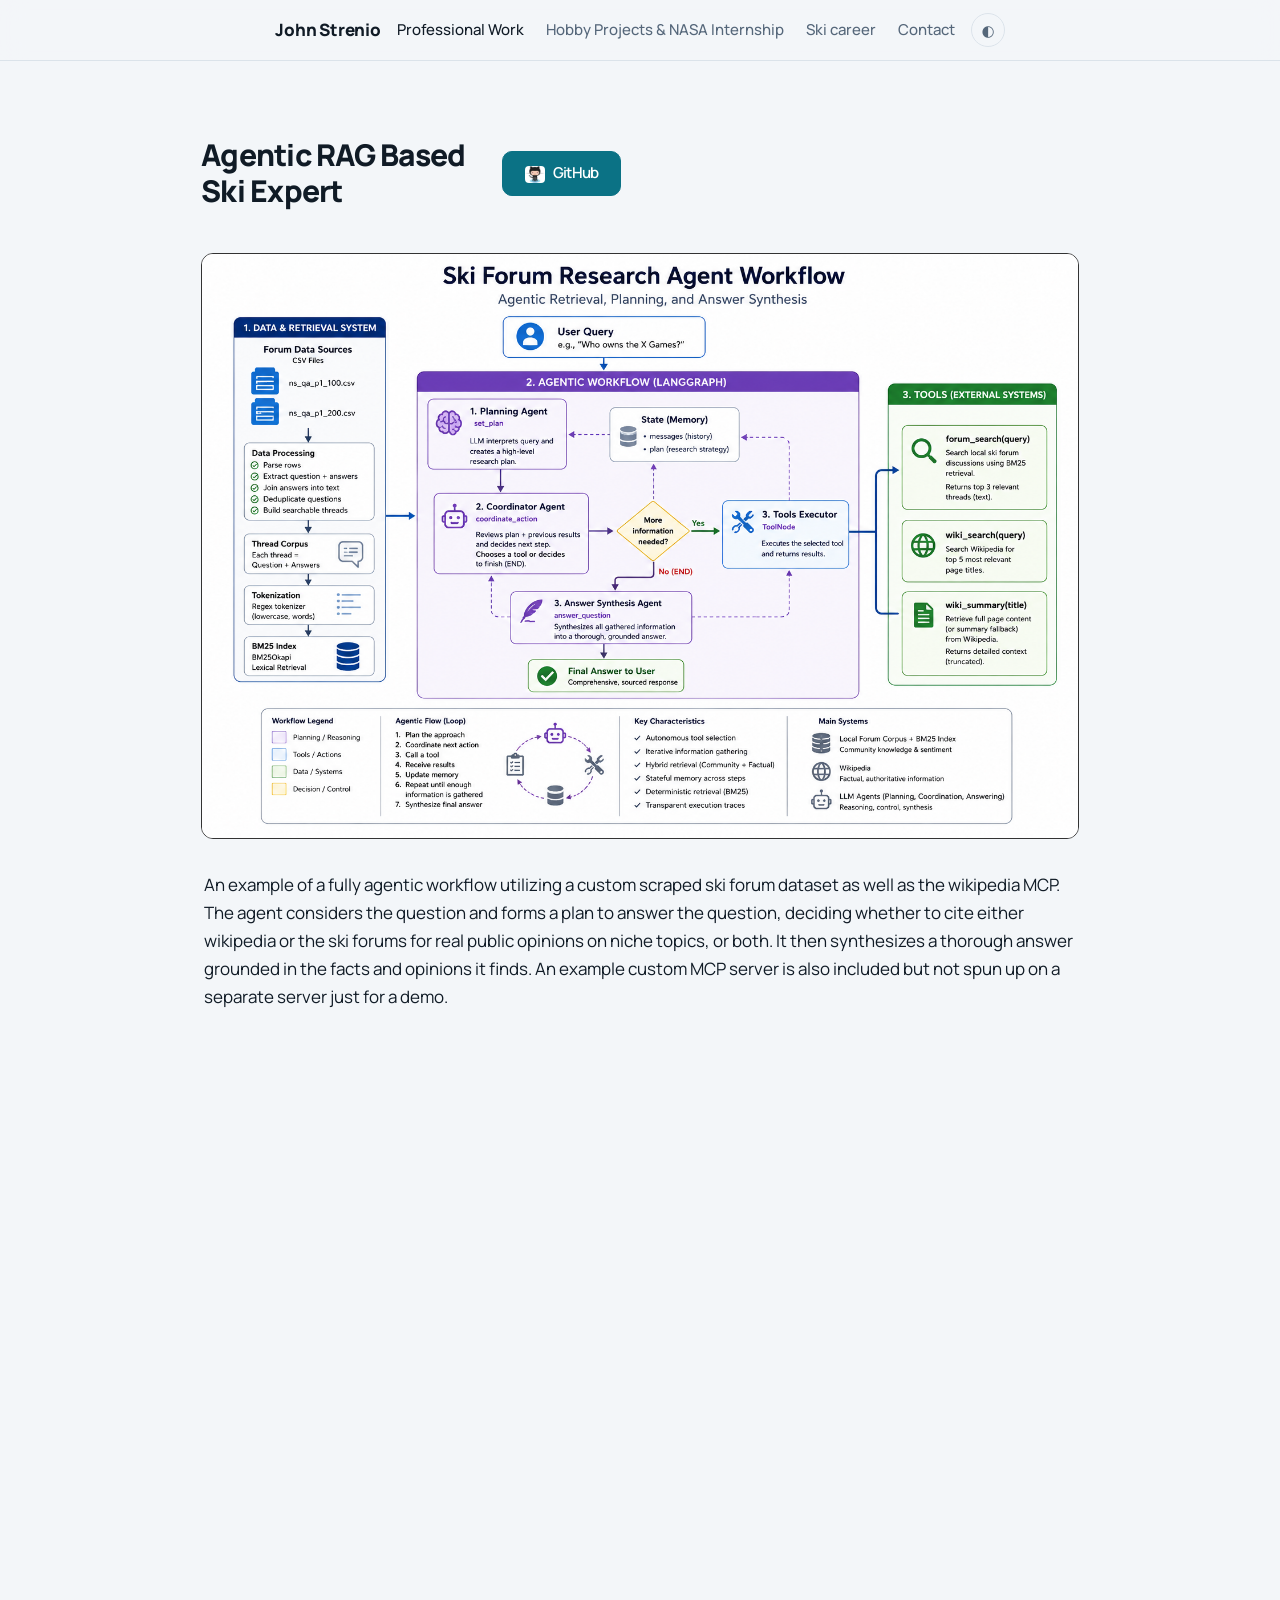
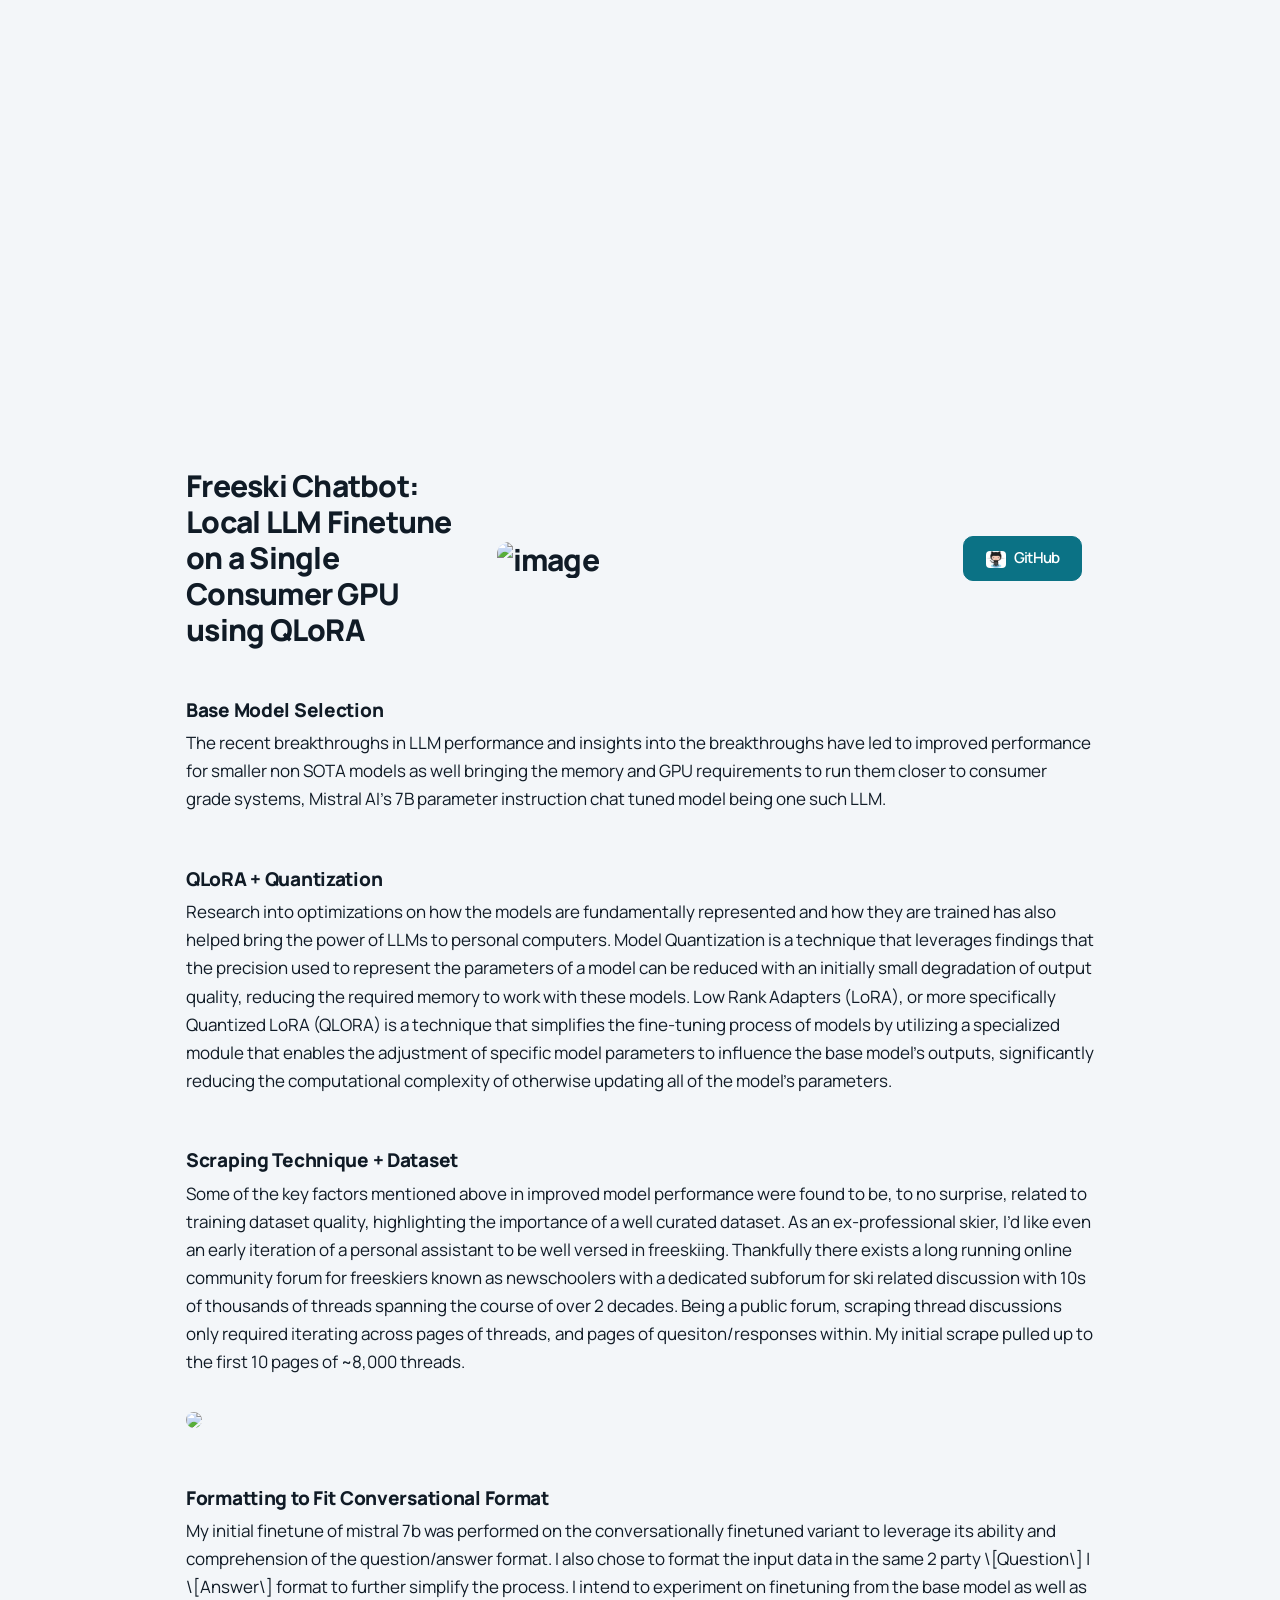
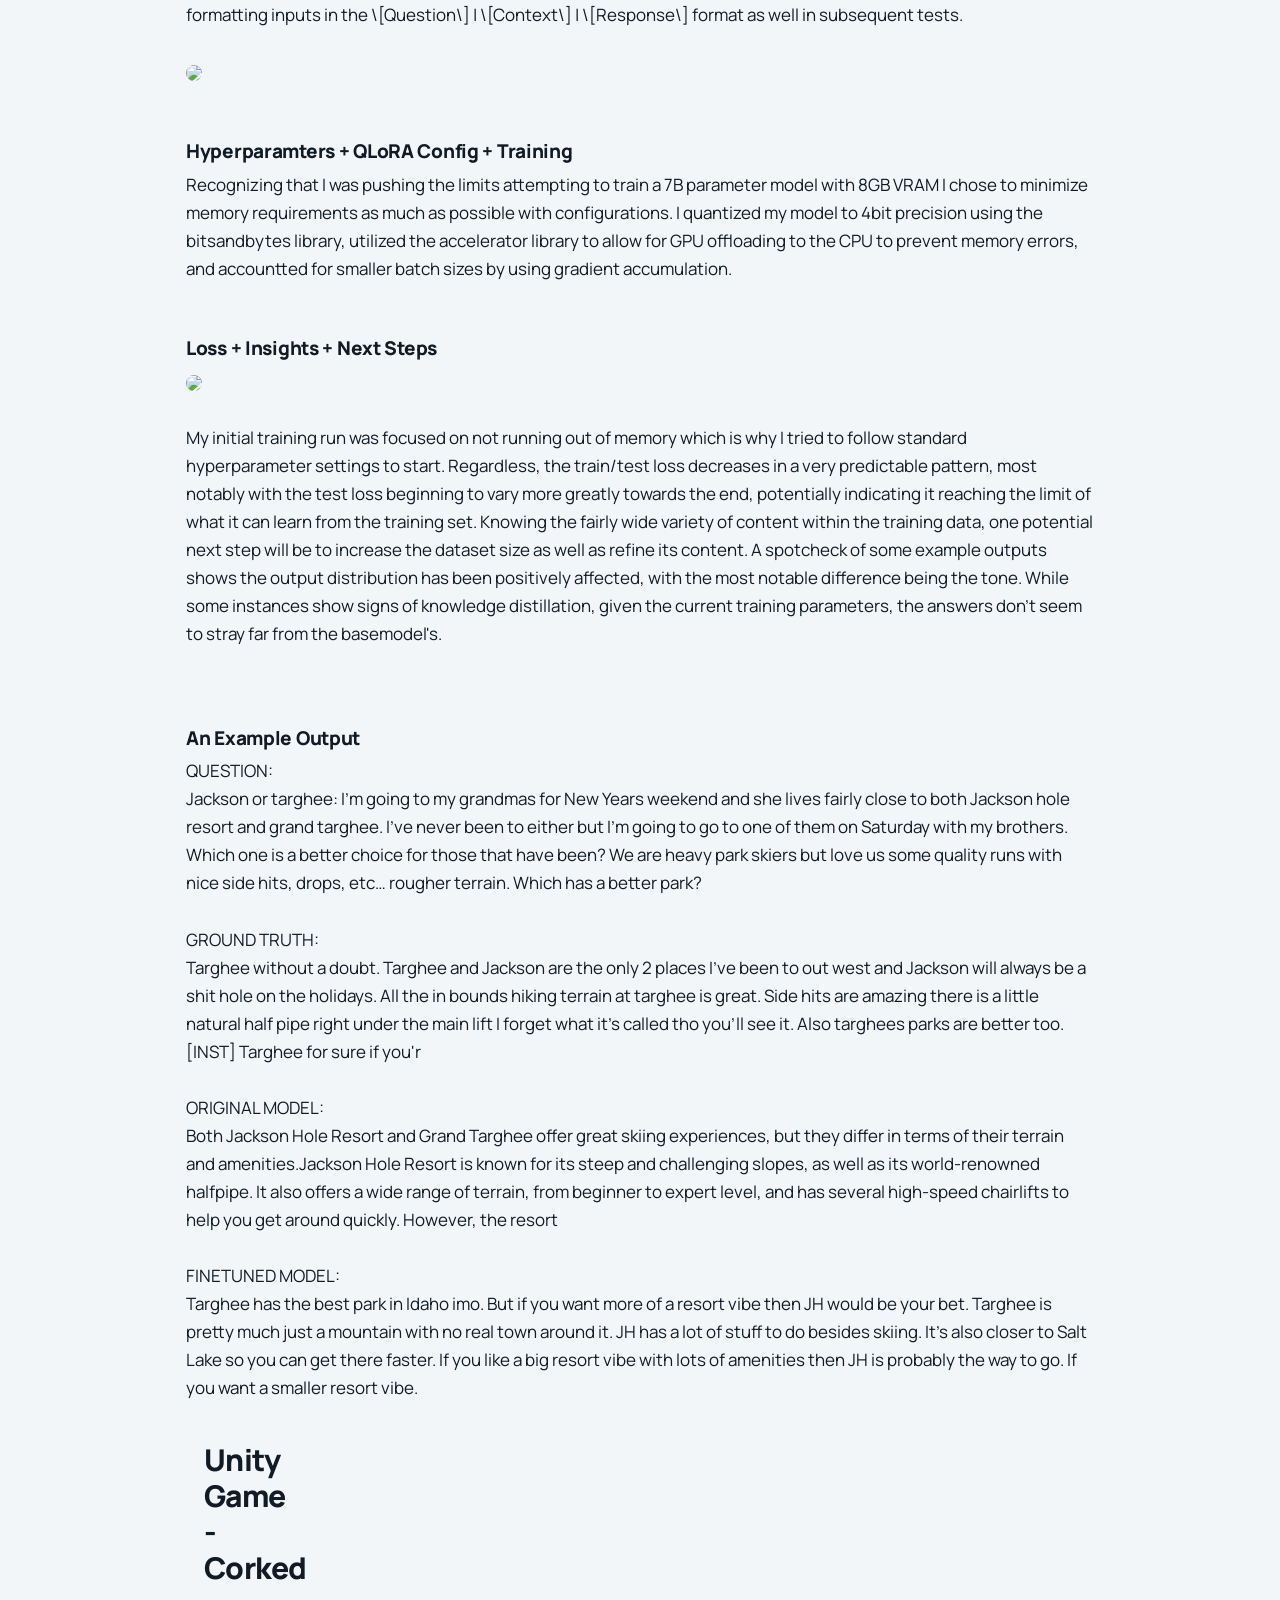
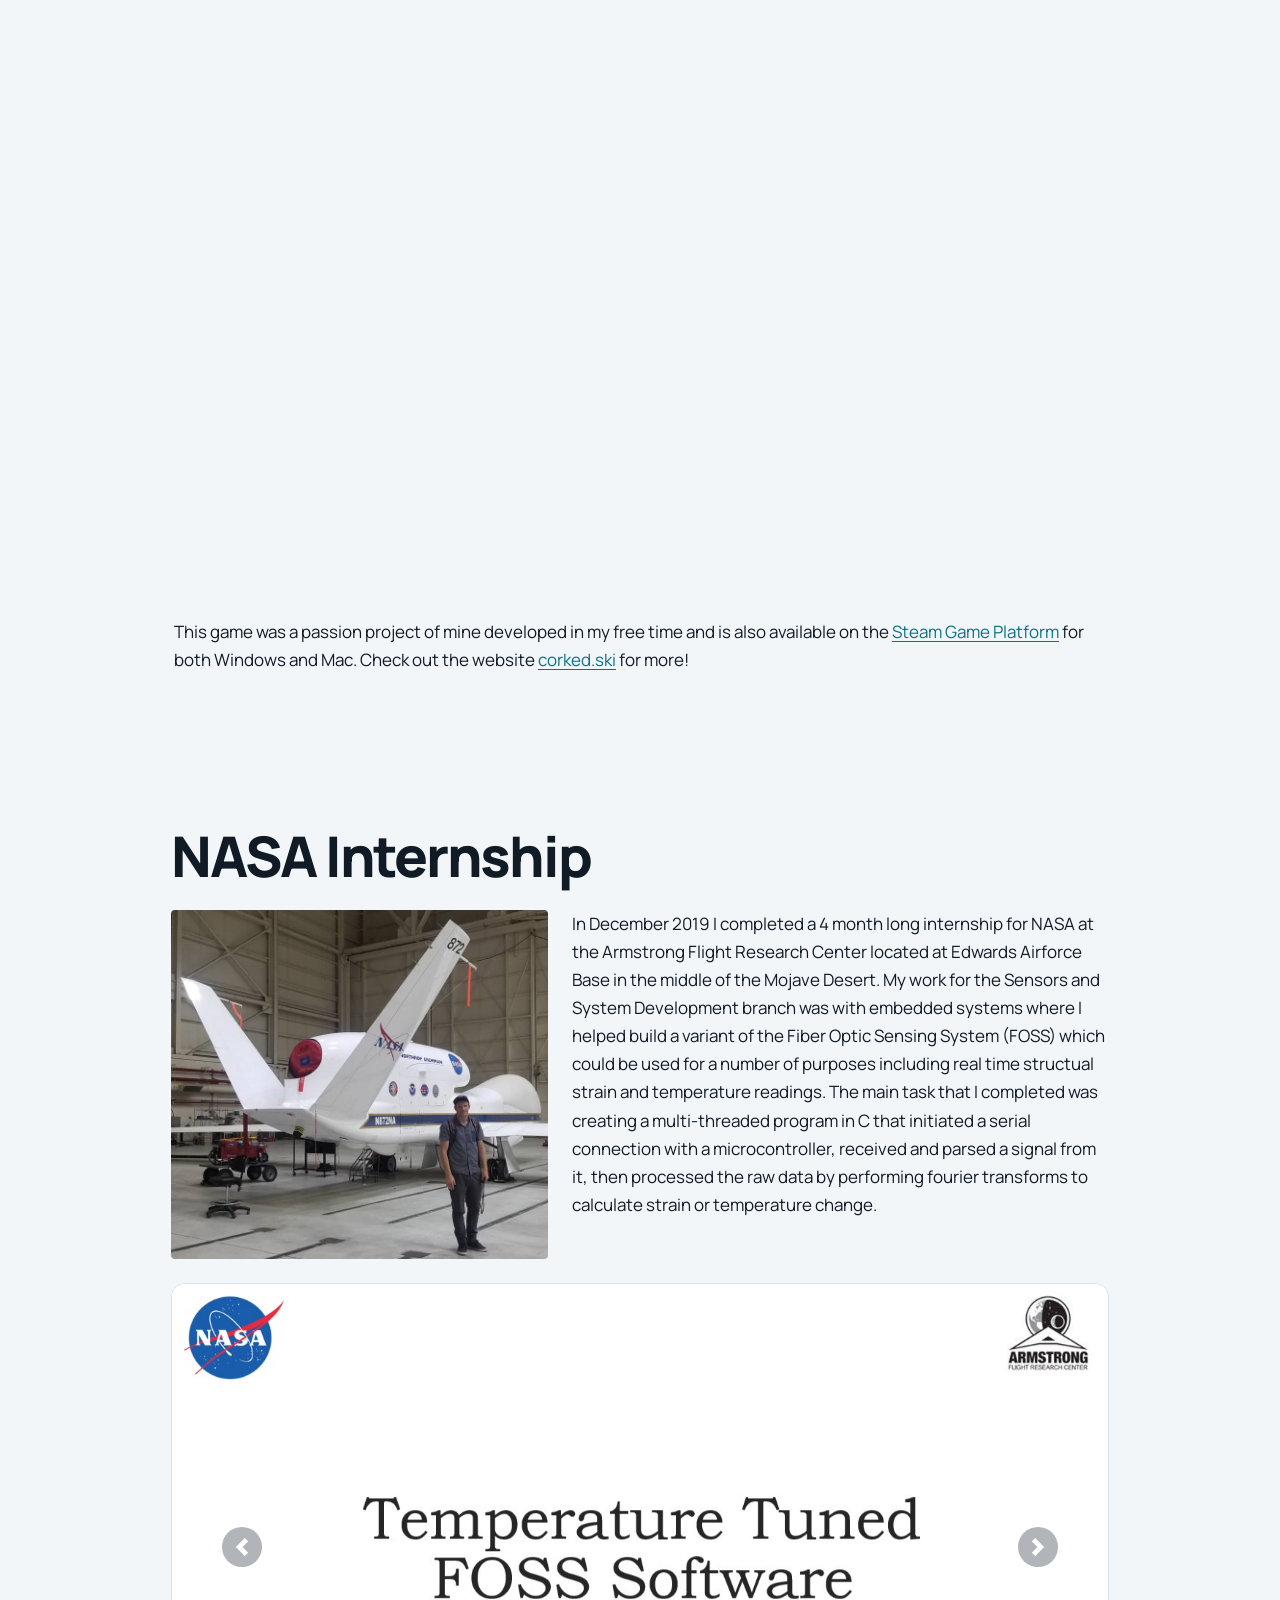
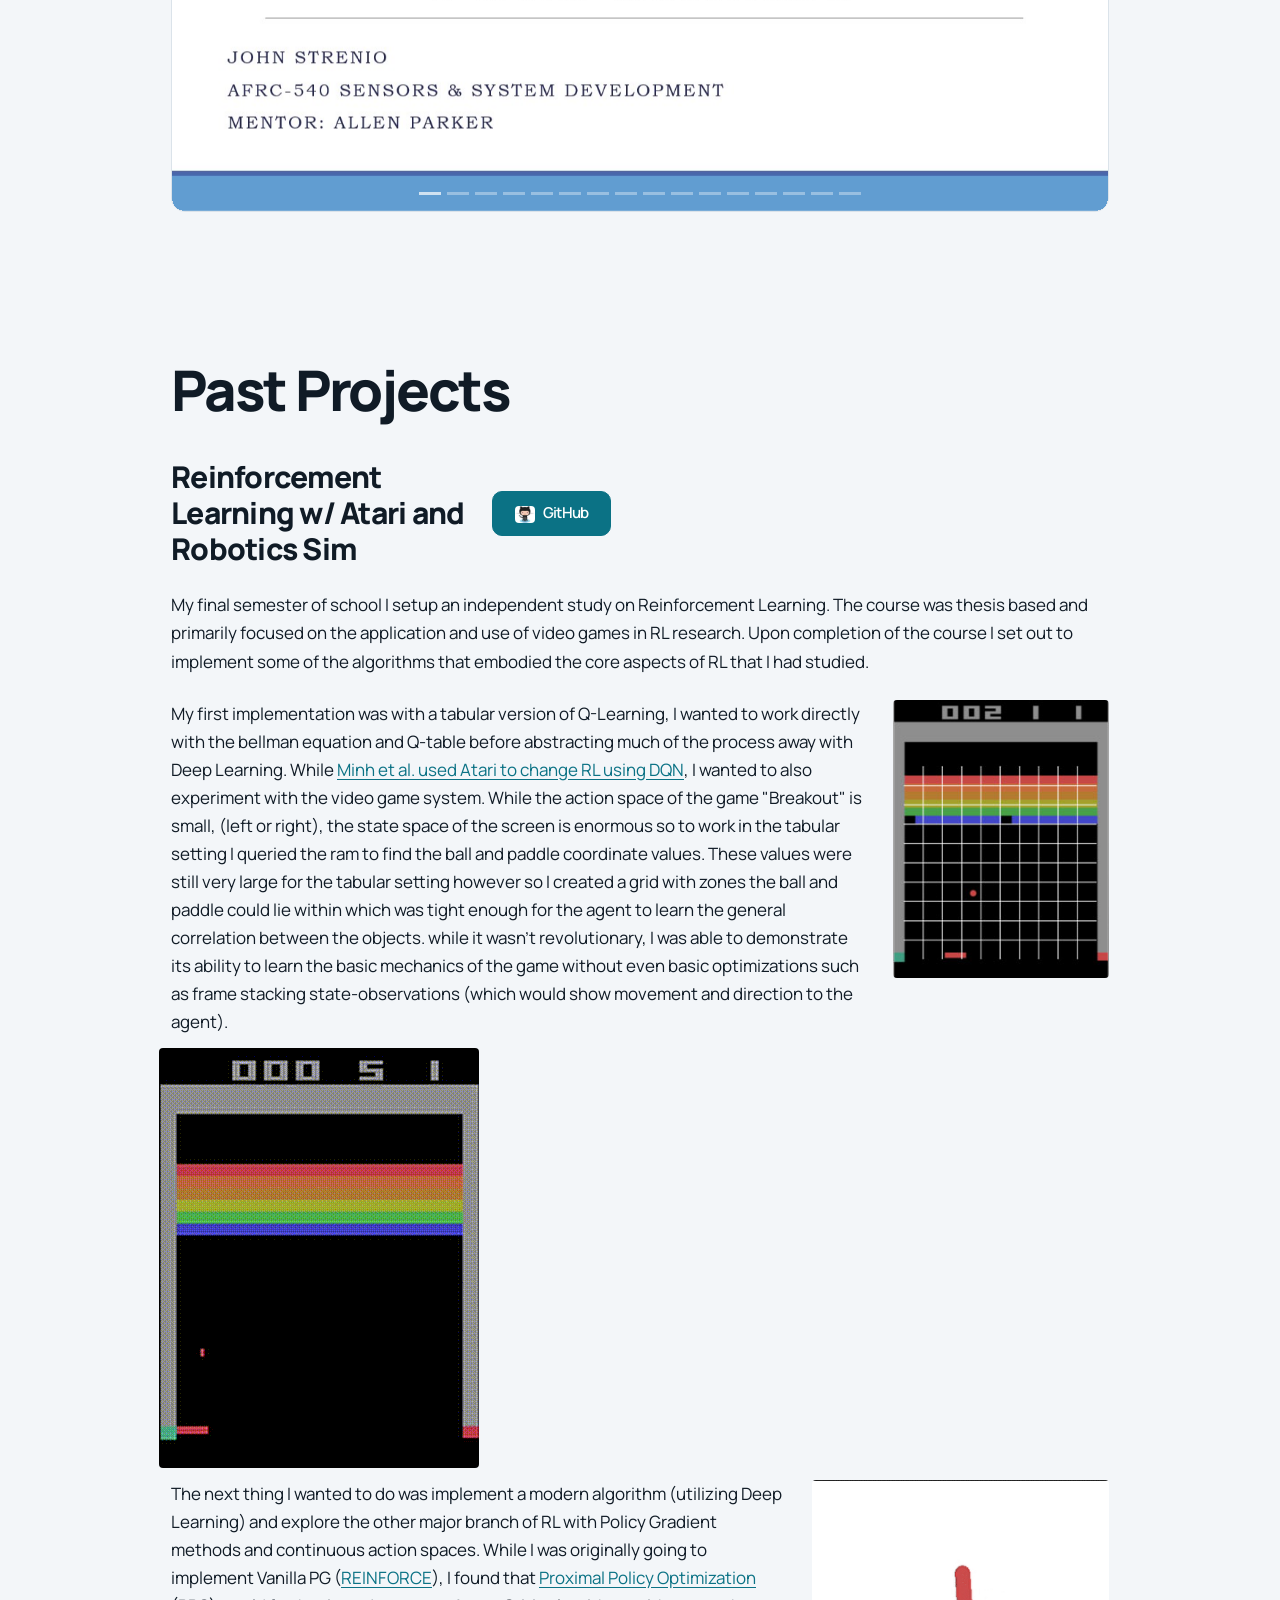
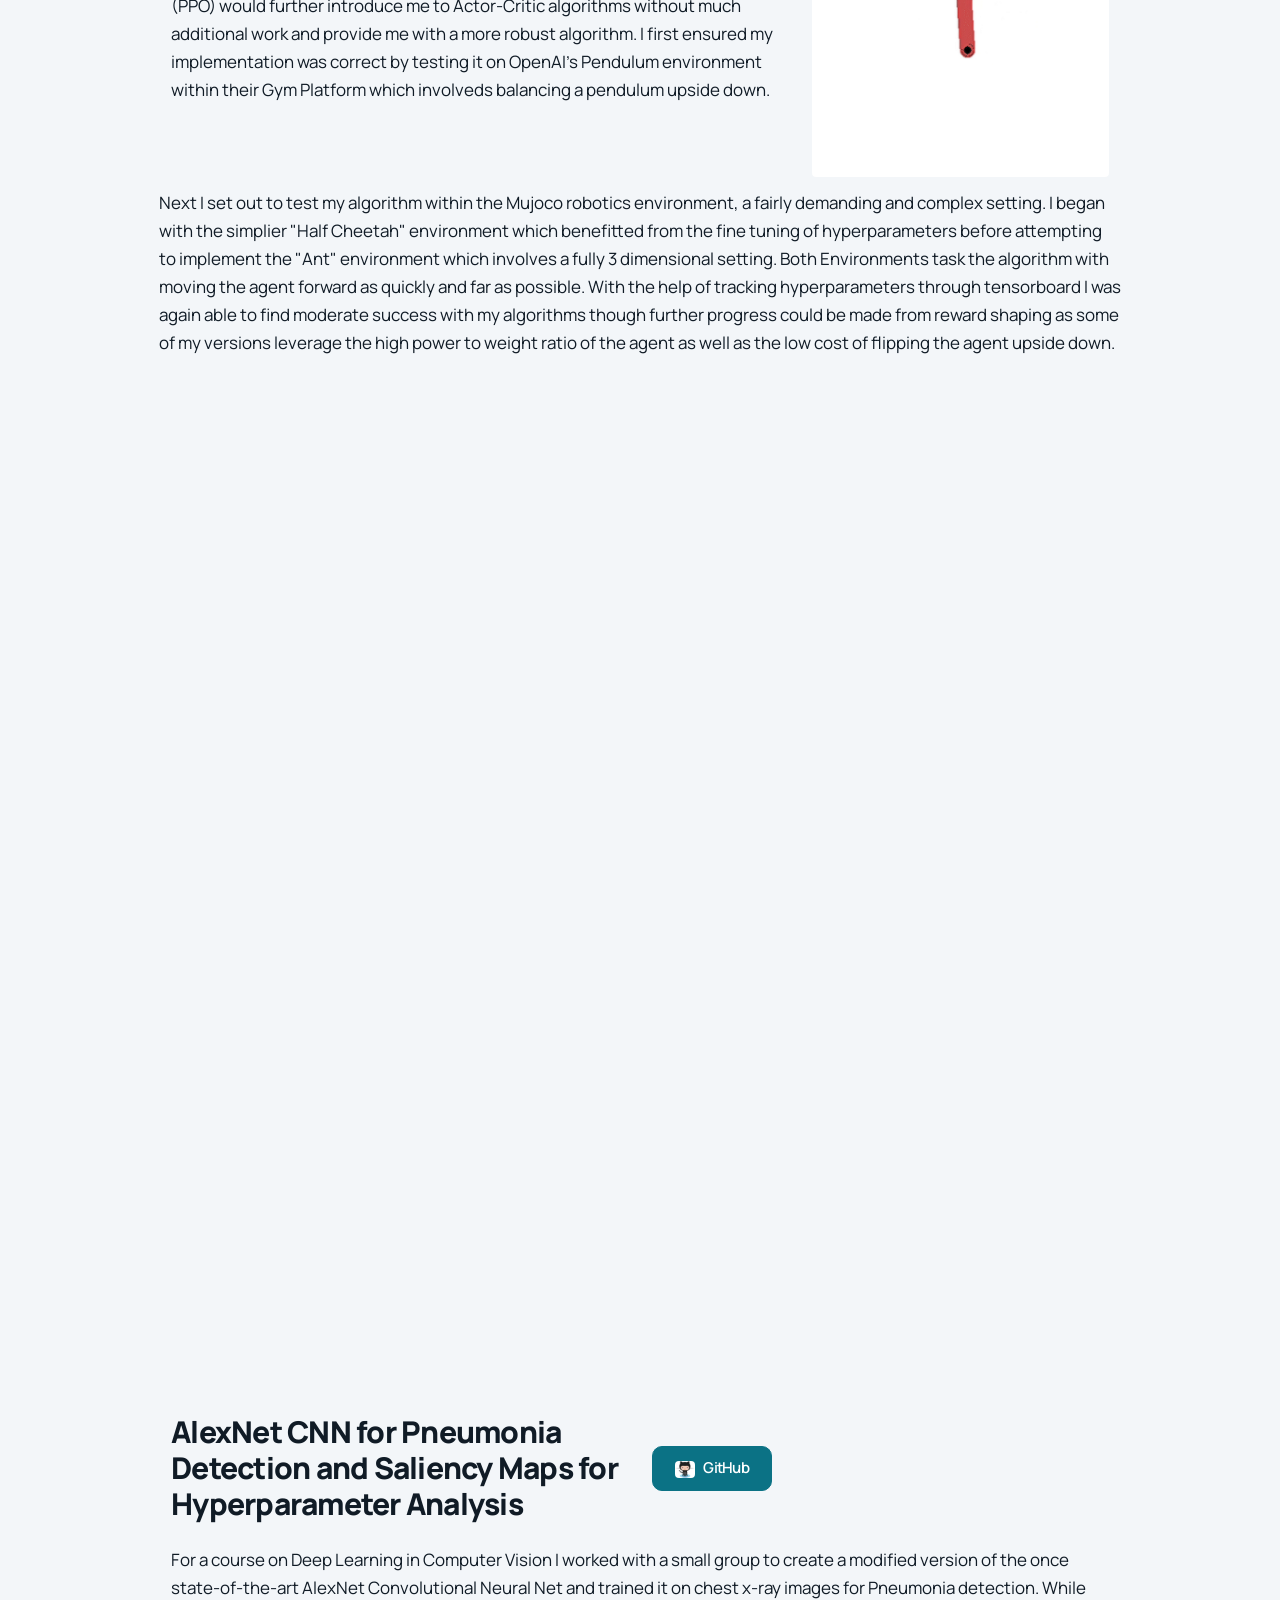
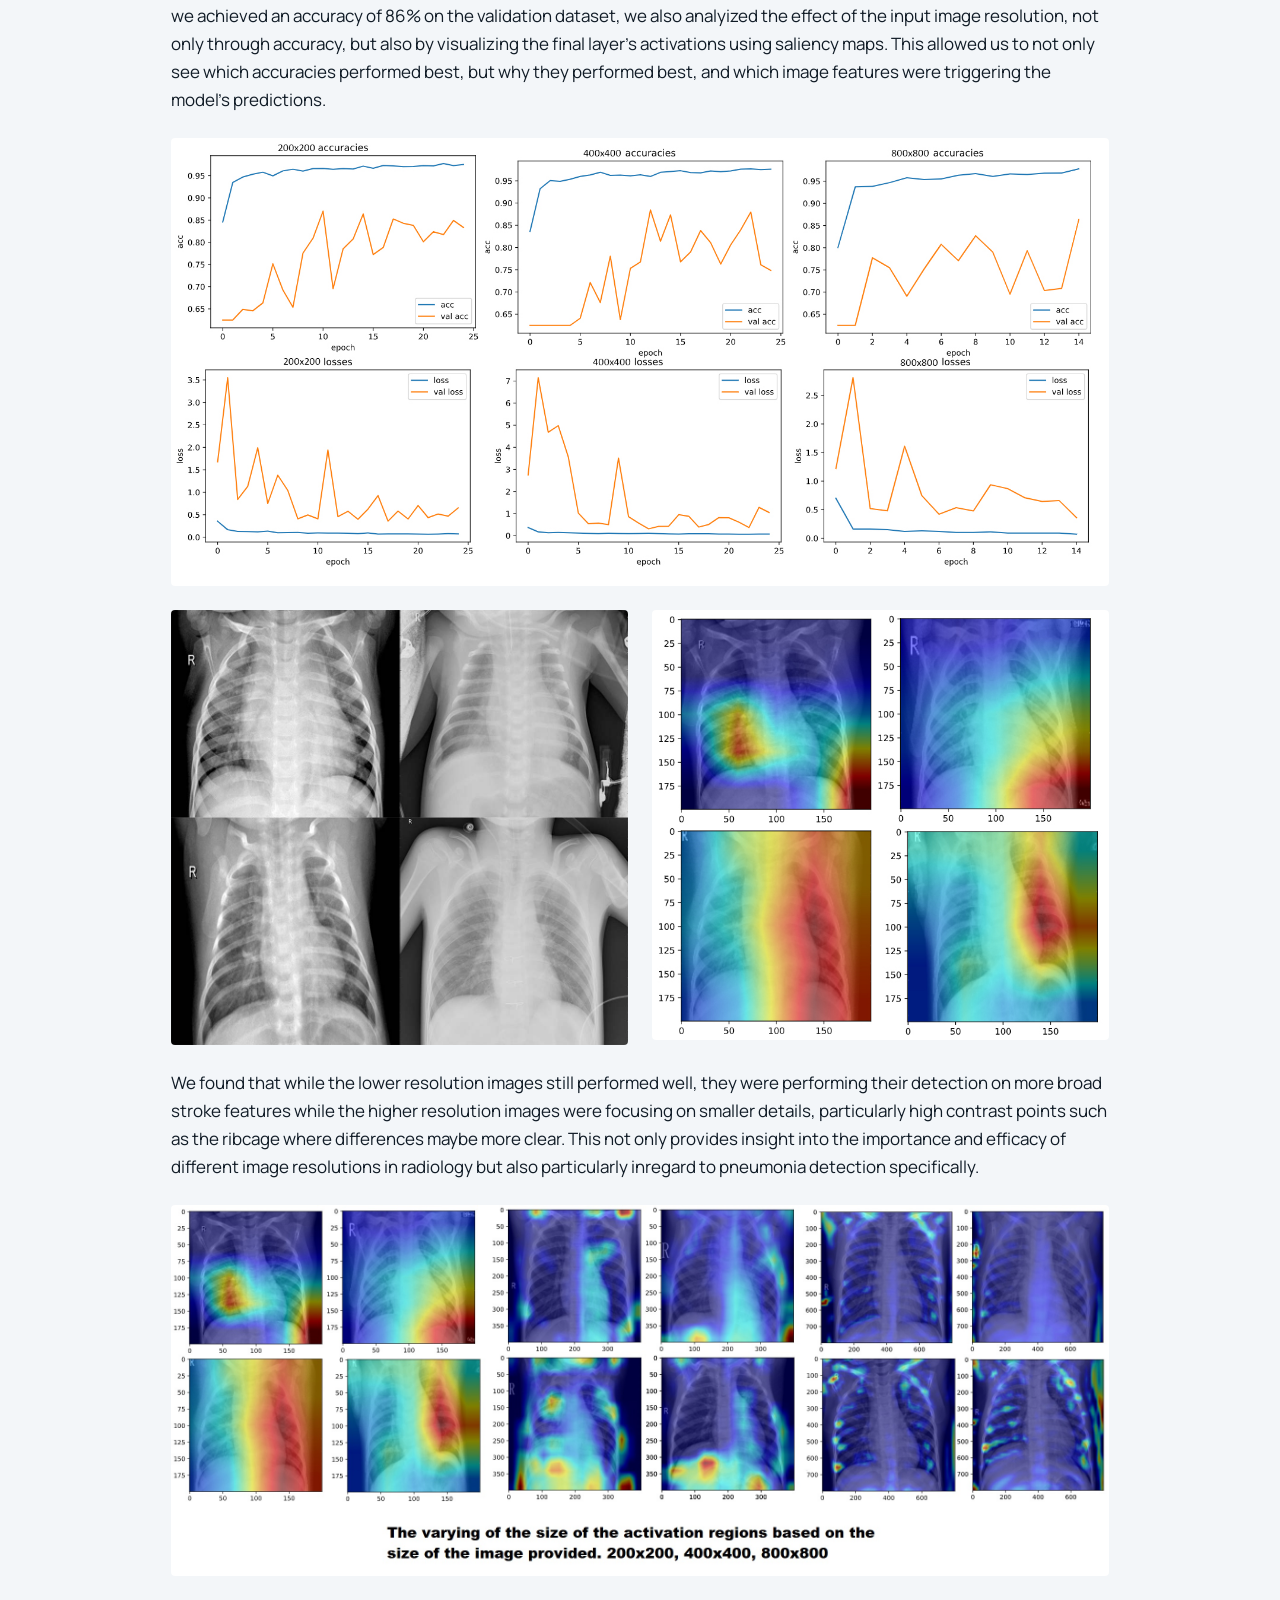
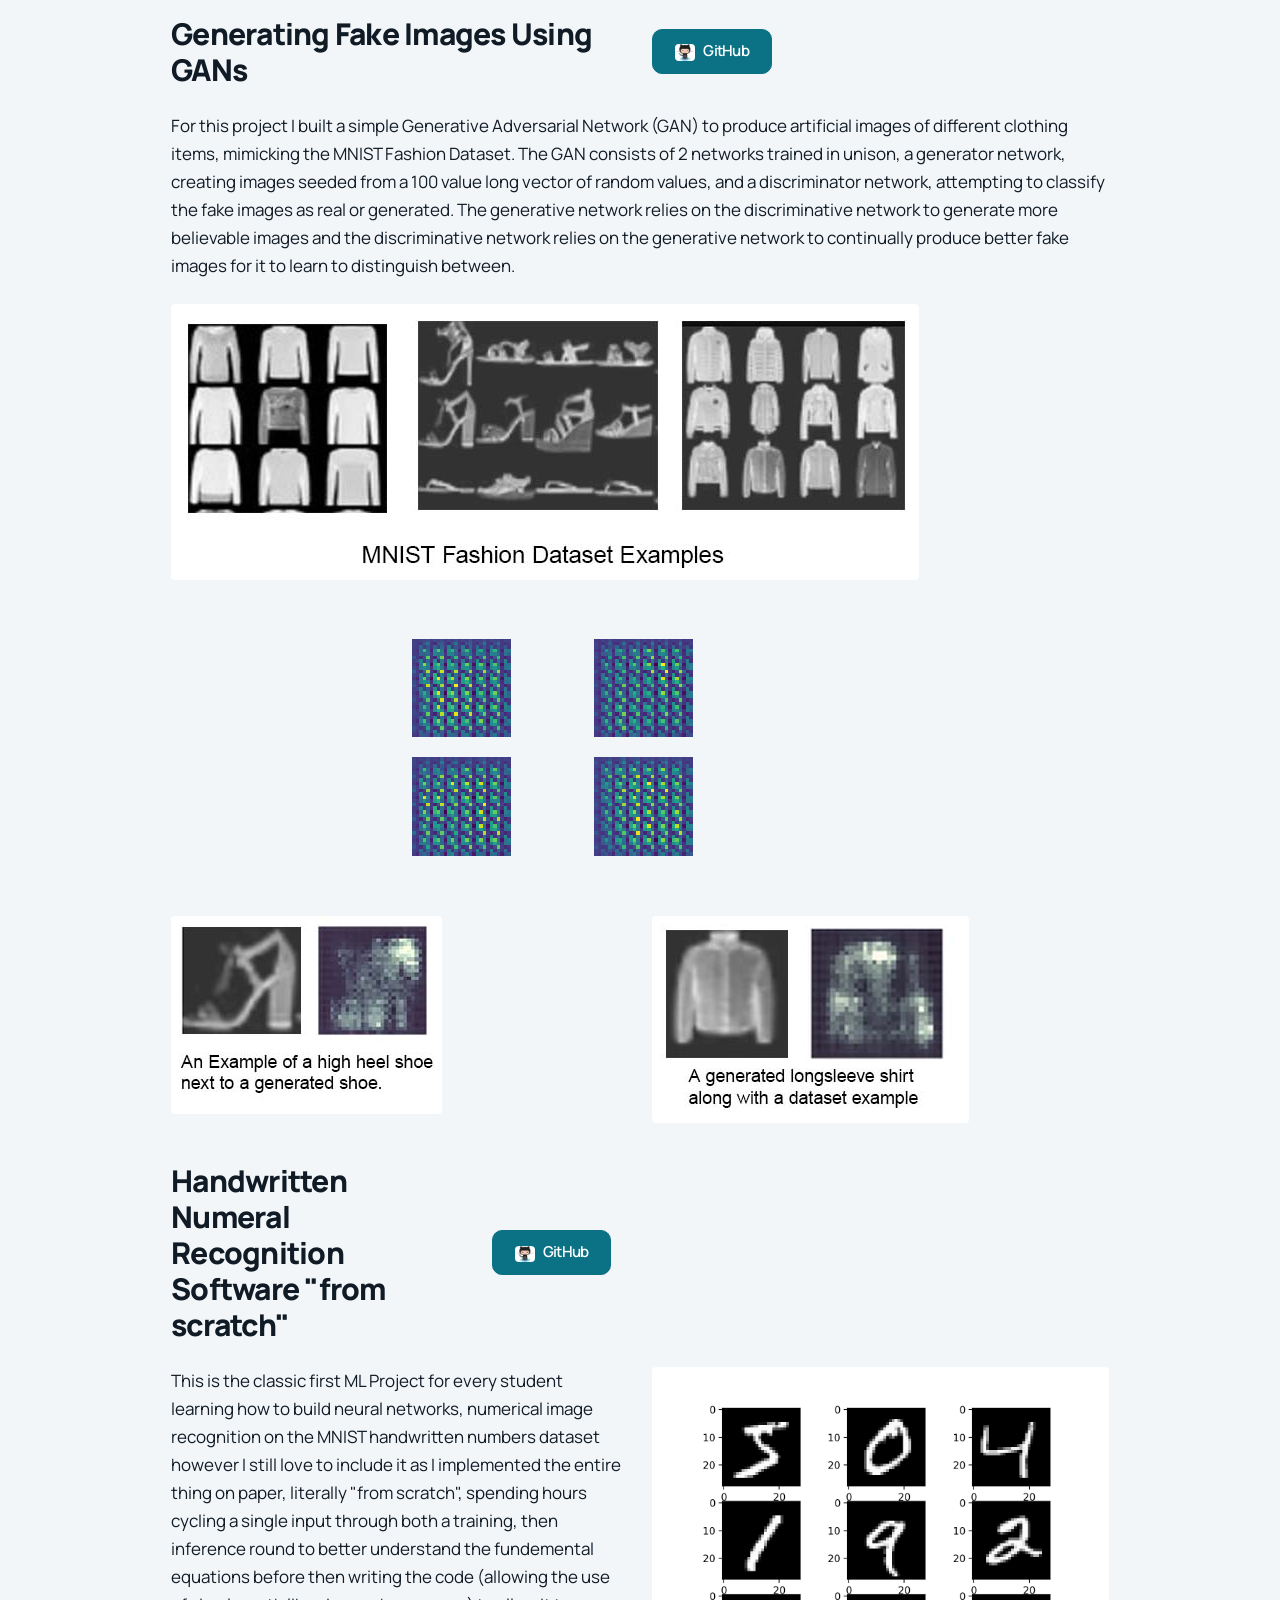
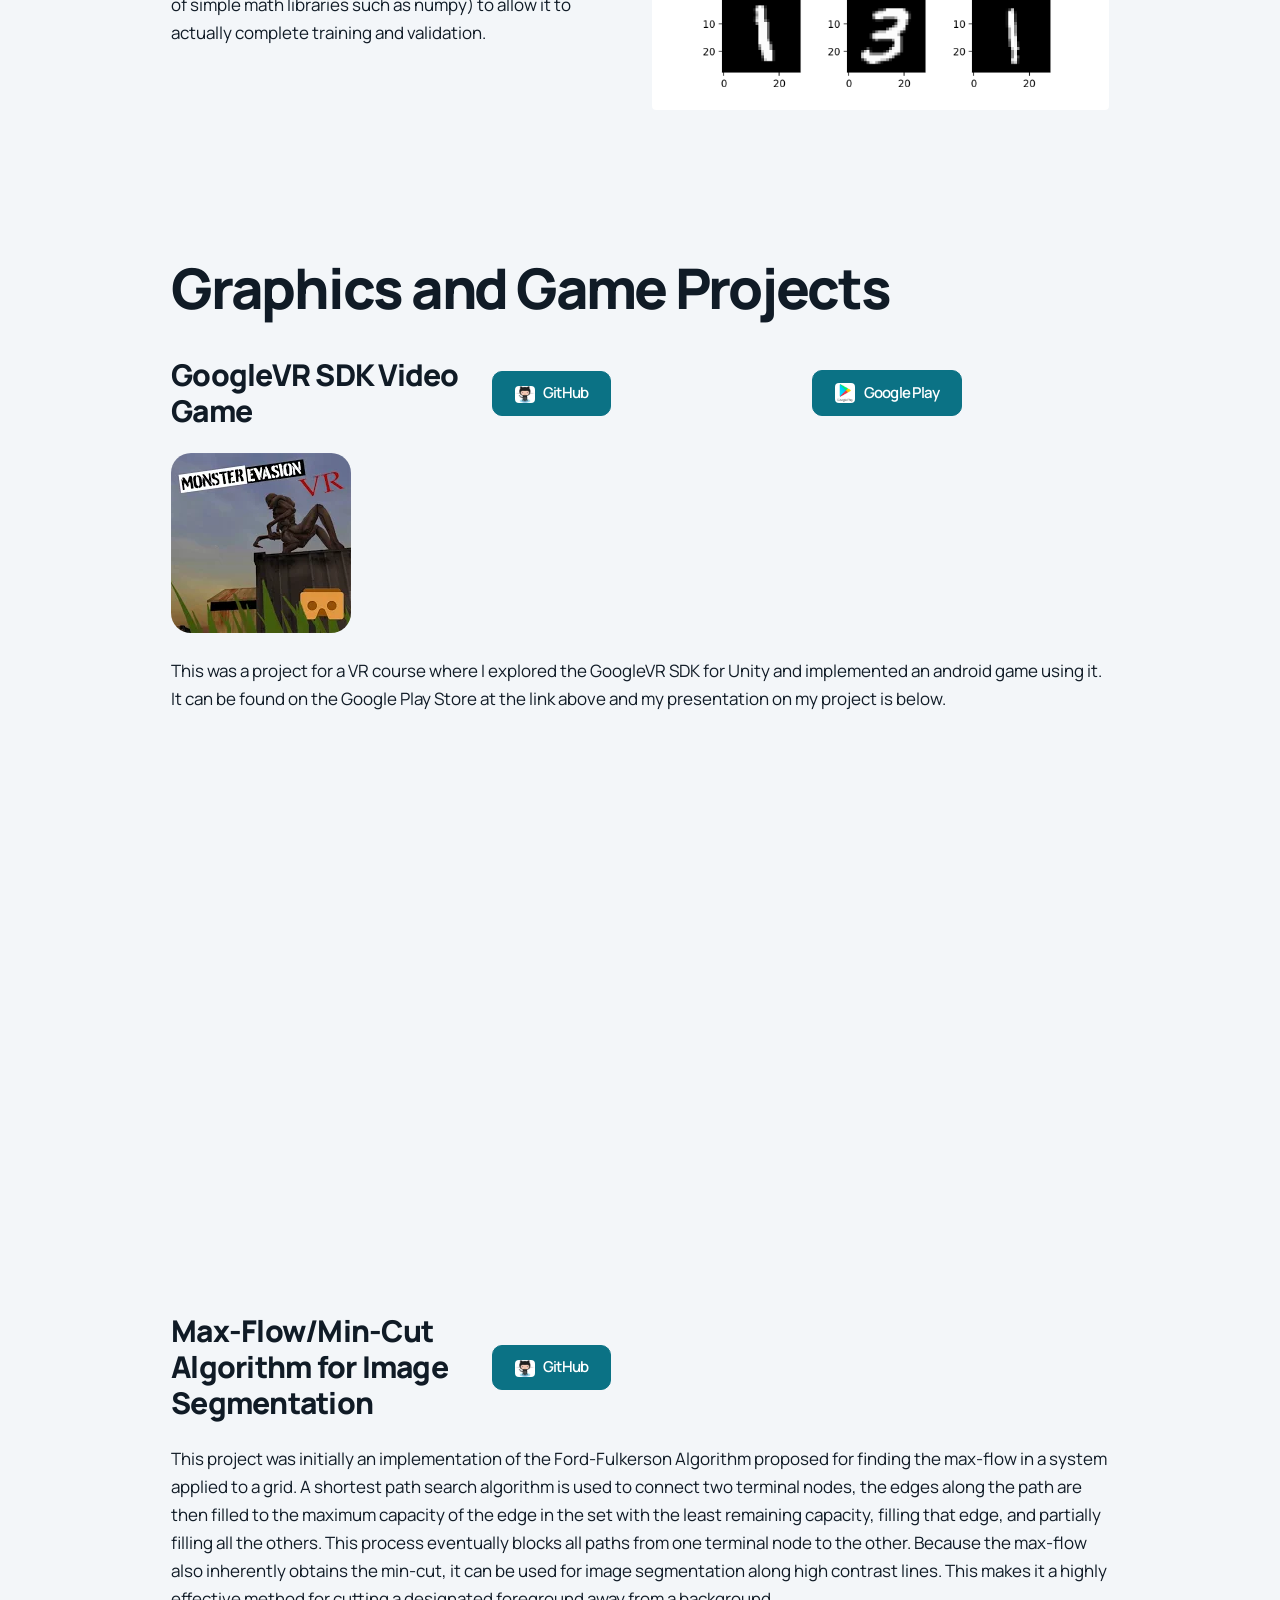
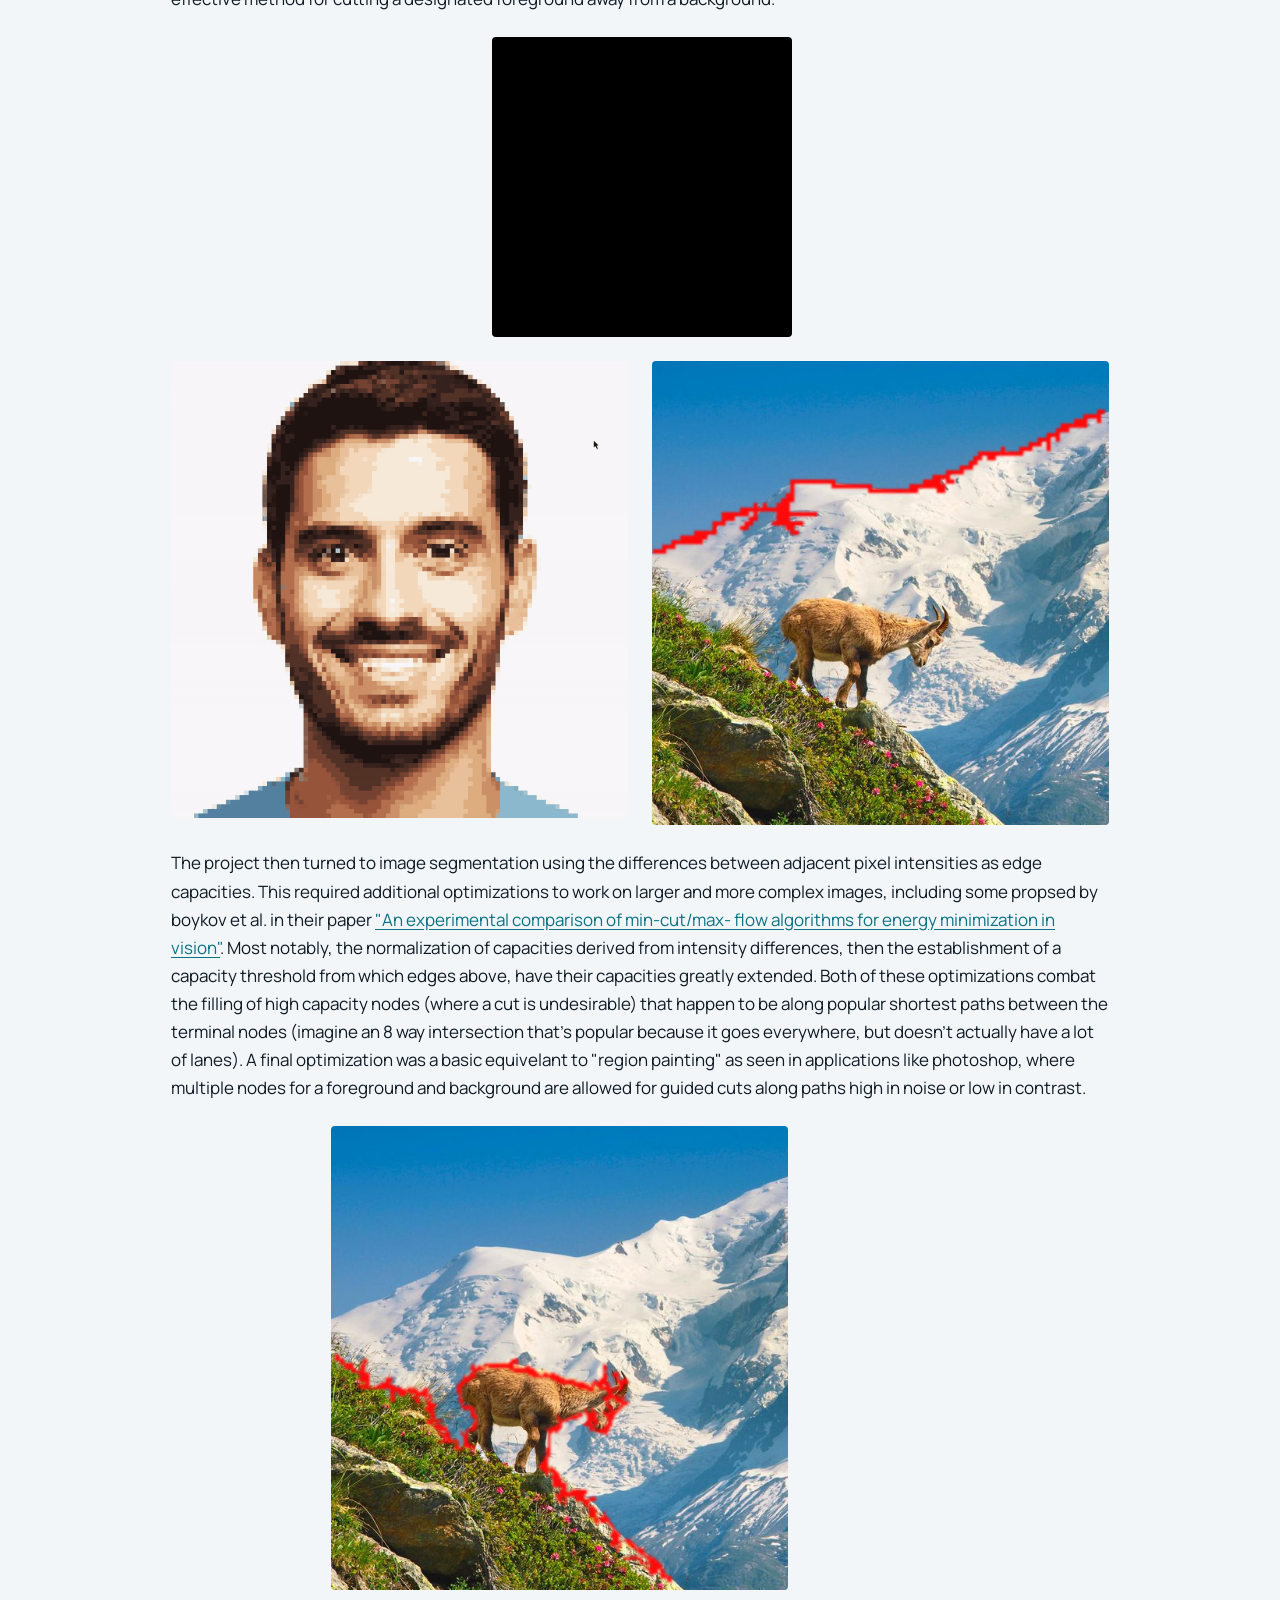
==== commit e53c2bb1: "Update projects.html" ====
--- a/projects.html
+++ b/projects.html
@@ -20,7 +20,7 @@
   <div class="wrap">
     <a class="brand" href="index.html">John Strenio</a>
     <div class="nav-right">
-      <nav class="links" id="links" aria-label="Main"><a href="index.html#work">Work</a><a href="projects.html" aria-current="page">Hobby projects &amp; NASA</a><a href="ski.html">Ski career</a><a href="index.html#contact">Contact</a></nav>
+      <nav class="links" id="links" aria-label="Main"><a href="index.html#work" aria-current="page">Professional Work</a><a href="projects.html">Hobby Projects &amp; NASA Internship</a><a href="ski.html">Ski career</a><a href="index.html#contact">Contact</a></nav>
       <button class="icon-btn" id="theme" type="button" aria-label="Toggle light and dark theme">&#9680;</button>
       <button class="icon-btn menu" id="menu" type="button" aria-label="Menu" aria-expanded="false" aria-controls="links">&#9776;</button>
     </div>
@@ -488,211 +488,6 @@
       </div>
     </div>
 
-
-    <a name="facerec"></a>
-    <div class="row project_header">
-      <div class="col col-4">
-        Facial Recognition with Tensorflow and Keras
-      </div>
-      <div class="col col-8">
-        <a class="btn btn-primary" href="https://github.com/jstrenio/facial_rec" target="_blank">
-          <img loading="lazy" decoding="async" src="images/octocat.jpg" width="20" /> GitHub
-        </a>
-      </div>
-    </div>
-    <div class="row">
-      <div class="col">
-        My first course on machine learning tasked us with implementing different ML algorithms "from scratch"
-        including a Deep Neural Network (See ML handwriting below). Equipped with a fundemental understanding 
-        of the algorithm I wanted to learn the tools used in industry to accomplish similar tasks. For this 
-        project I implemented a Convolutional Neural Network trained on my face as a simple binary classifier 
-        for, John or Stranger. I chose not to use transfer learning to see how accurate my model could be with
-         just a few hundred photos.
-      
-        <br><br>
-
-         My first step was collecting and organizing a dataset. I downloaded lots of high resolution photos of
-         large groups of people and also took a couple hundred photos of my face from the front with various
-         slight angles, lighting conditions and facial expressions. Using OpenCV and its Haar Classifier I then
-         cycled through all of my raw images detecting every face and writing a new jpg file for each face,
-         resizing them, setting them to grayscale then normalizing the pixel values. I then used the keras image
-         processing library to extend my couple hundred image dataset into a 1000 image dataset for each category,
-         augmenting the photos via slight adjustment to image rotation, brightness and vertical and horizontal pixel 
-         shift.
-        
-      </div>
-    </div>
-
-    <div class="row">
-      <div class="col">
-        <img loading="lazy" decoding="async" src="images/group_photo.jpg" class="img-fluid rounded float-center" alt="Responsive image">
-      </div>
-    </div>
-
-    <div class="row">
-      <div class="col text-center">
-        <img loading="lazy" decoding="async" src="images/lj_face.jpg" class="img-fluid rounded float-center" alt="Responsive image">
-      </div>
-    </div>
-
-    <div class="row">
-      <div class="col">
-        The next step was building the CNN and training the data. My model consisted of a few convolutional
-        layers of various sizes with relu activation and pooling layers with a deep layer and sigmoid function as output
-        since my classifier was binary. Once the model was trained I again used OpenCV to open
-        my webcam, process incoming frames, and feed them to my model boxing and printing whether it thinks a face 
-        is mine or not. Finally I reconstructed my code (originally written in jupyter notebook for ease of training)
-        to automate the whole process. The final product as seen on my github allows a user to place 200 raw photos 
-        of themselves into a folder and simply run the training program as a whole. Once run, they can then run 
-        the recognition program with a customized classifer for themselves.
-        
-      </div>
-    </div>
-
-    <div class="row">
-      <div class="col col-2"></div>
-      <div class="col">
-        <iframe loading="lazy" width="560" height="315" src="https://www.youtube.com/embed/xe5YaNbCjfw" title="YouTube video player" frameborder="0" allow="accelerometer; autoplay; clipboard-write; encrypted-media; gyroscope; picture-in-picture" allowfullscreen></iframe>
-      </div>
-    </div>
-    <a name="ttt"></a>
-    <div class="row project_header">
-      <div class="col col-4">
-        Tic Tac Toe AI Using Reinforcement Learning
-      </div>
-      <div class="col col-8">
-        <a class="btn btn-primary" href="https://github.com/jstrenio/tictactoe" target="_blank">
-          <img loading="lazy" decoding="async" src="images/octocat.jpg" width="20" /> GitHub
-        </a>
-      </div>
-    </div>
-    <div class="row">
-      <div class="col">
-        Before I was able to take any Machine Learning courses I was excited about the prospect
-        and wanted to explore a simple implementation without following any books or tutorials
-        to see if I could figure out how the fundemental concepts worked. Knowing the basic idea
-        for many reinforcement learning algorithms was to adjust initially equal probabilities
-        based on a positive or negative outcome I wrote this Tic Tac Toe program without the 
-        use of any ML libraries or frameworks. 
-      </div>
-    </div>
-
-    <div class="row">
-      <div class="col col-4">
-        Since Tic Tac Toe is "solvable" I was able to write algorithms for the perfect X's
-        and O's game then train my probabilities against them. While I had 10% of moves be
-        random to help avoid local minima, generally against a perfect player, the best result
-        one can hope for is a draw so my learning metric includes that outcome. Despite
-        slow learning rates due to implementation designs I was able to achieve winning or 
-        stalemate games greater than 90% for both players. 
-      </div>
-      <div class="col col-8">
-        <img loading="lazy" decoding="async" src="images/ttt_plot.png" class="img-fluid rounded float-right" alt="Responsive image">
-      </div>
-    </div>
-
-    <div class="row">
-      <div class="col col-6">
-        One interesting problem I discovered was that although I achieved a very
-        effective AI against an intelligent opponent, because of the way I designed
-        my aglorithm, it actually performed very poorly against non-optimal moves. 
-        To counter this I attempted training my model against a mix of random moves
-        and hand selected moves including having X move to the center for the first
-        move rather than the optimal corner move (as can be seen in the plot above)
-        which it was able to learn to play against effectively as well.
-        <br><br>
-        Since in the event of a perfect opponent a player should only expect a draw;
-        my algorithm was very good at finding moves that prevented
-        it from losing however without the proper additional incentive, it failed to
-        distinguish moves that would result in a win with a sub-optimal opponent
-        from just another move that leads to a draw with a perfect opponent as can be seen in X's 2nd move
-        here of space "8".
-      </div>
-      <div class="col col-1"></div>
-      <div class="col col-4">
-        <div id="carouselExampleIndicators3" class="carousel" data-ride="carousel" data-interval="false">
-          <ol class="carousel-indicators">
-            <li data-target="#carouselExampleIndicators3" data-slide-to="0" class="active"></li>
-            <li data-target="#carouselExampleIndicators3" data-slide-to="1"></li>
-            <li data-target="#carouselExampleIndicators3" data-slide-to="2"></li>
-            <li data-target="#carouselExampleIndicators3" data-slide-to="3"></li>
-            <li data-target="#carouselExampleIndicators3" data-slide-to="4"></li>
-          </ol>
-
-          <div class="carousel-inner">
-            <div class="carousel-item active">
-              <img loading="lazy" decoding="async" class="d-block w-100" src="/images/x1.jpg" alt="First slide">
-            </div>
-            <div class="carousel-item">
-              <img loading="lazy" decoding="async" class="d-block w-100" src="/images/x2.jpg" alt="Second slide">
-            </div>
-            <div class="carousel-item">
-              <img loading="lazy" decoding="async" class="d-block w-100" src="/images/x3.jpg" alt="Third slide">
-            </div>
-            <div class="carousel-item">
-              <img loading="lazy" decoding="async" class="d-block w-100" src="/images/x4.jpg" alt="4th slide">
-            </div>
-            <div class="carousel-item">
-              <img loading="lazy" decoding="async" class="d-block w-100" src="/images/x5.jpg" alt="4th slide">
-            </div>
-
-          </div>
-          <a class="carousel-control-prev" href="#carouselExampleIndicators3" role="button" data-slide="prev">
-            <span class="carousel-control-prev-icon" aria-hidden="true"></span>
-            <span class="sr-only">Previous</span>
-          </a>
-          <a class="carousel-control-next" href="#carouselExampleIndicators3" role="button" data-slide="next">
-            <span class="carousel-control-next-icon" aria-hidden="true"></span>
-            <span class="sr-only">Next</span>
-          </a>
-        </div>
-      </div>
-    </div>
-
-    <div class="row">
-      <div class="col col-6">
-        However in some cases the algorithm performs flawlessly and even learned for O's that a center 
-      move to start is optimal, even recognizing the classic "corners trap" that the 
-      first player can setup that must be blocked by selecting a side space immediately, despite the trap not becoming
-      evident for another couple of moves.
-      </div>
-      <div class="col col-1"></div>
-      <div class="col col-4" style="padding-bottom: 60px">
-        <div id="carouselExampleIndicators4" class="carousel" data-ride="carousel" data-interval="false">
-          <ol class="carousel-indicators">
-            <li data-target="#carouselExampleIndicators4" data-slide-to="0" class="active"></li>
-            <li data-target="#carouselExampleIndicators4" data-slide-to="1"></li>
-            <li data-target="#carouselExampleIndicators4" data-slide-to="2"></li>
-            <li data-target="#carouselExampleIndicators4" data-slide-to="3"></li>
-          </ol>
-
-          <div class="carousel-inner">
-            <div class="carousel-item active">
-              <img loading="lazy" decoding="async" class="d-block w-100" src="/images/o1.jpg" alt="First slide">
-            </div>
-            <div class="carousel-item">
-              <img loading="lazy" decoding="async" class="d-block w-100" src="/images/o2.jpg" alt="Second slide">
-            </div>
-            <div class="carousel-item">
-              <img loading="lazy" decoding="async" class="d-block w-100" src="/images/o3.jpg" alt="Third slide">
-            </div>
-            <div class="carousel-item">
-              <img loading="lazy" decoding="async" class="d-block w-100" src="/images/o4.jpg" alt="4th slide">
-            </div>
-
-          </div>
-          <a class="carousel-control-prev" href="#carouselExampleIndicators4" role="button" data-slide="prev">
-            <span class="carousel-control-prev-icon" aria-hidden="true"></span>
-            <span class="sr-only">Previous</span>
-          </a>
-          <a class="carousel-control-next" href="#carouselExampleIndicators4" role="button" data-slide="next">
-            <span class="carousel-control-next-icon" aria-hidden="true"></span>
-            <span class="sr-only">Next</span>
-          </a>
-        </div>
-      </div>
-    </div>
-
     <a name="hand"></a>
     <div class="row project_header">
       <div class="col col-4">
@@ -706,38 +501,19 @@
     </div>
     <div class="row">
       <div class="col col-6">
-        This project was for a machine learning class inwhich we implemented different
-        common ML techniques without the use of any ML libraries to learn about and experiment
-        with the different hyper parameters that influence the speed that an algorithm
-        can learn and maximum accuracy it can achieve. This project worked with the
-        popular handwritten digits dataset from MNIST which consists of 60,000 samples
-        of handdrawn numbers.
+        This is the classic first ML Project for every student learning how to build neural 
+        networks, numerical image recognition on the MNIST handwritten numbers dataset 
+        however I still love to include it as I implemented the entire thing on paper, 
+        literally "from scratch", spending hours cycling a single input through both a 
+        training, then inference round to better understand the fundemental equations before
+        then writing the code (allowing the use of simple math libraries such as numpy) to
+        allow it to actually complete training and validation. 
       </div>
       <div class="col col-6">
         <img loading="lazy" decoding="async" src="images/digits.png" class="img-fluid rounded" alt="Responsive image">
       </div>
     </div>
-
-    <div class="row">
-      <div class="col col-4">
-        Using stochastic graident descent, the sigmoid activation function and a single
-         hidden layer network with 100 hidden nodes and no momentum term I managed to 
-         achieve an accuracy of over 97% on a validation dataset within only 4 epochs.
-      </div>
-      <div class="col col-8">
-        <img loading="lazy" decoding="async" src="images/figure_1.png" class="img-fluid rounded float-right" alt="Responsive image">
-      </div>
-    </div>
-
-    <div class="row">
-      <div class="col col-4">
-        Out of the infrequent mistakes that the algorithm made, the most common was predicting a '4'
-        for a '9' and vice versa.
-      </div>
-      <div class="col col-8">
-        <img loading="lazy" decoding="async" src="images/figure_2.png" class="img-fluid rounded float-right" alt="Responsive image">
-      </div>
-    </div>
+    
   </div>
 
   <hr class="rule">
